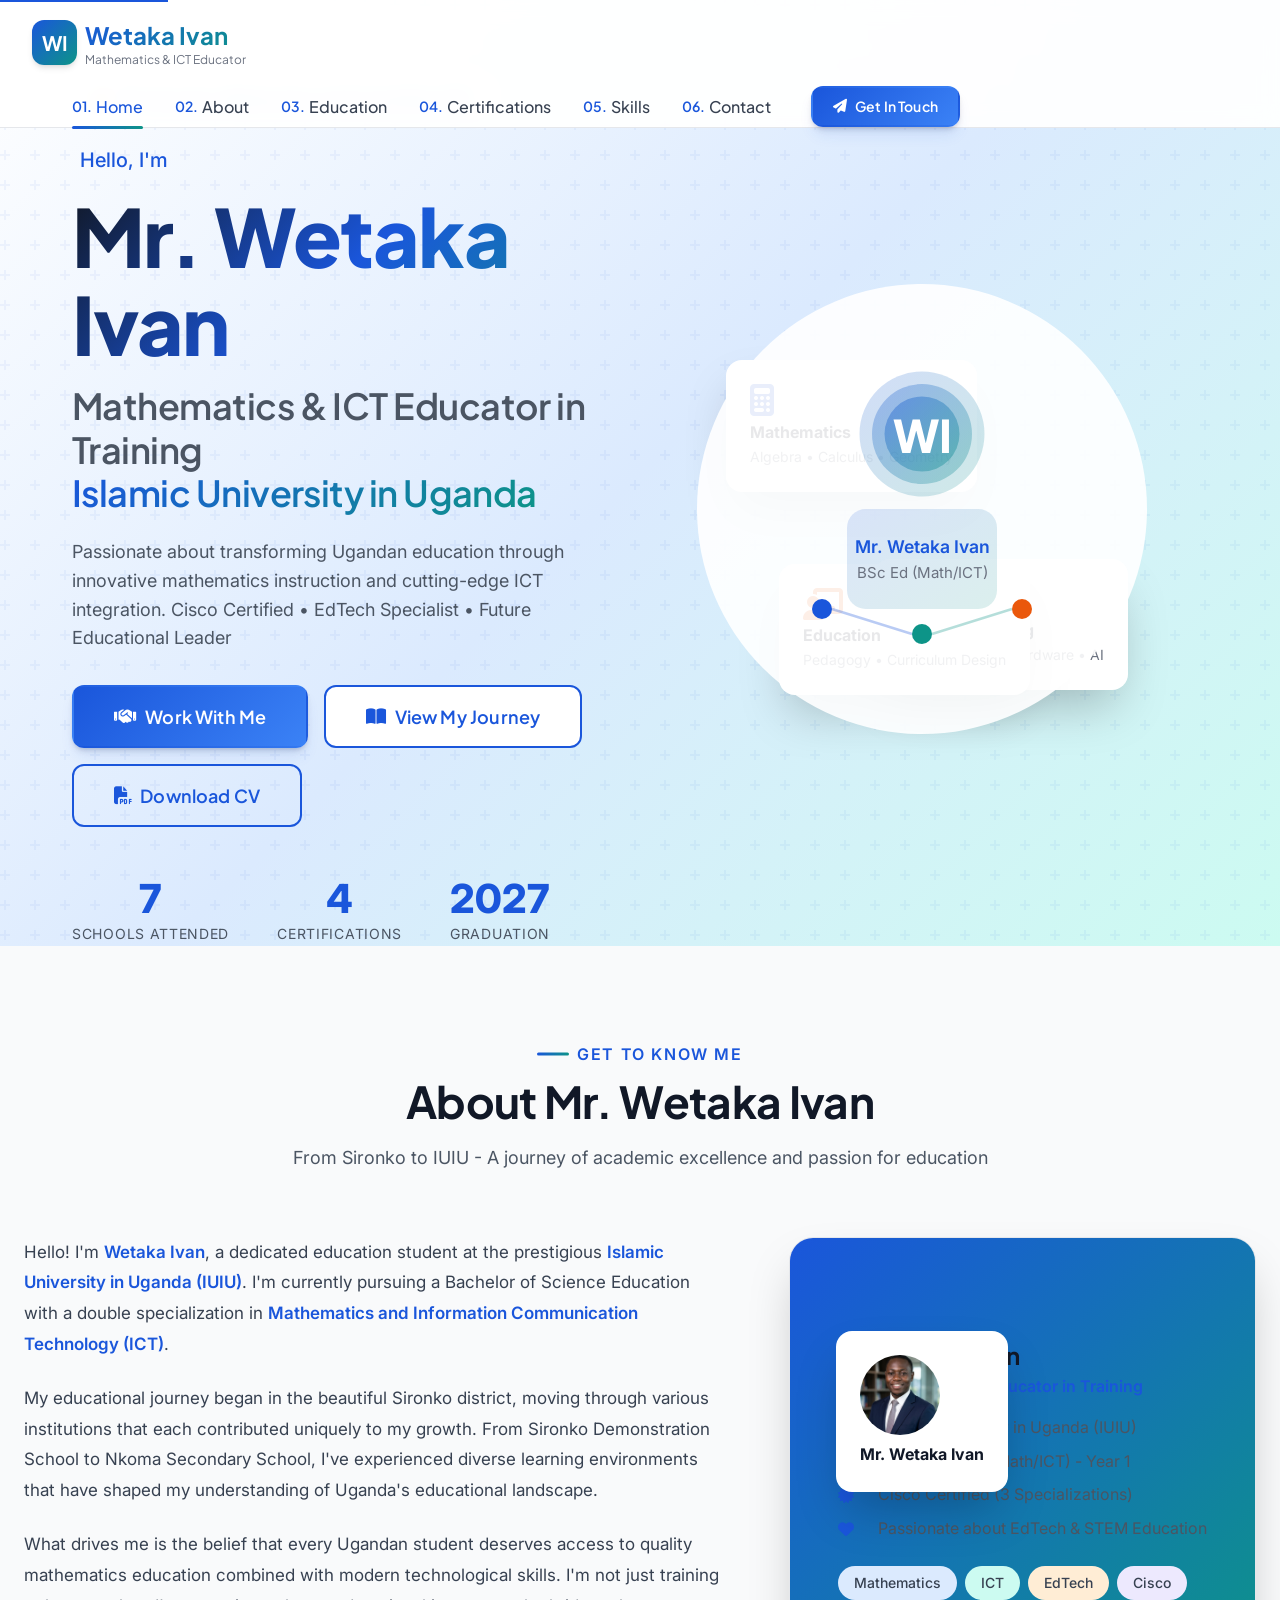
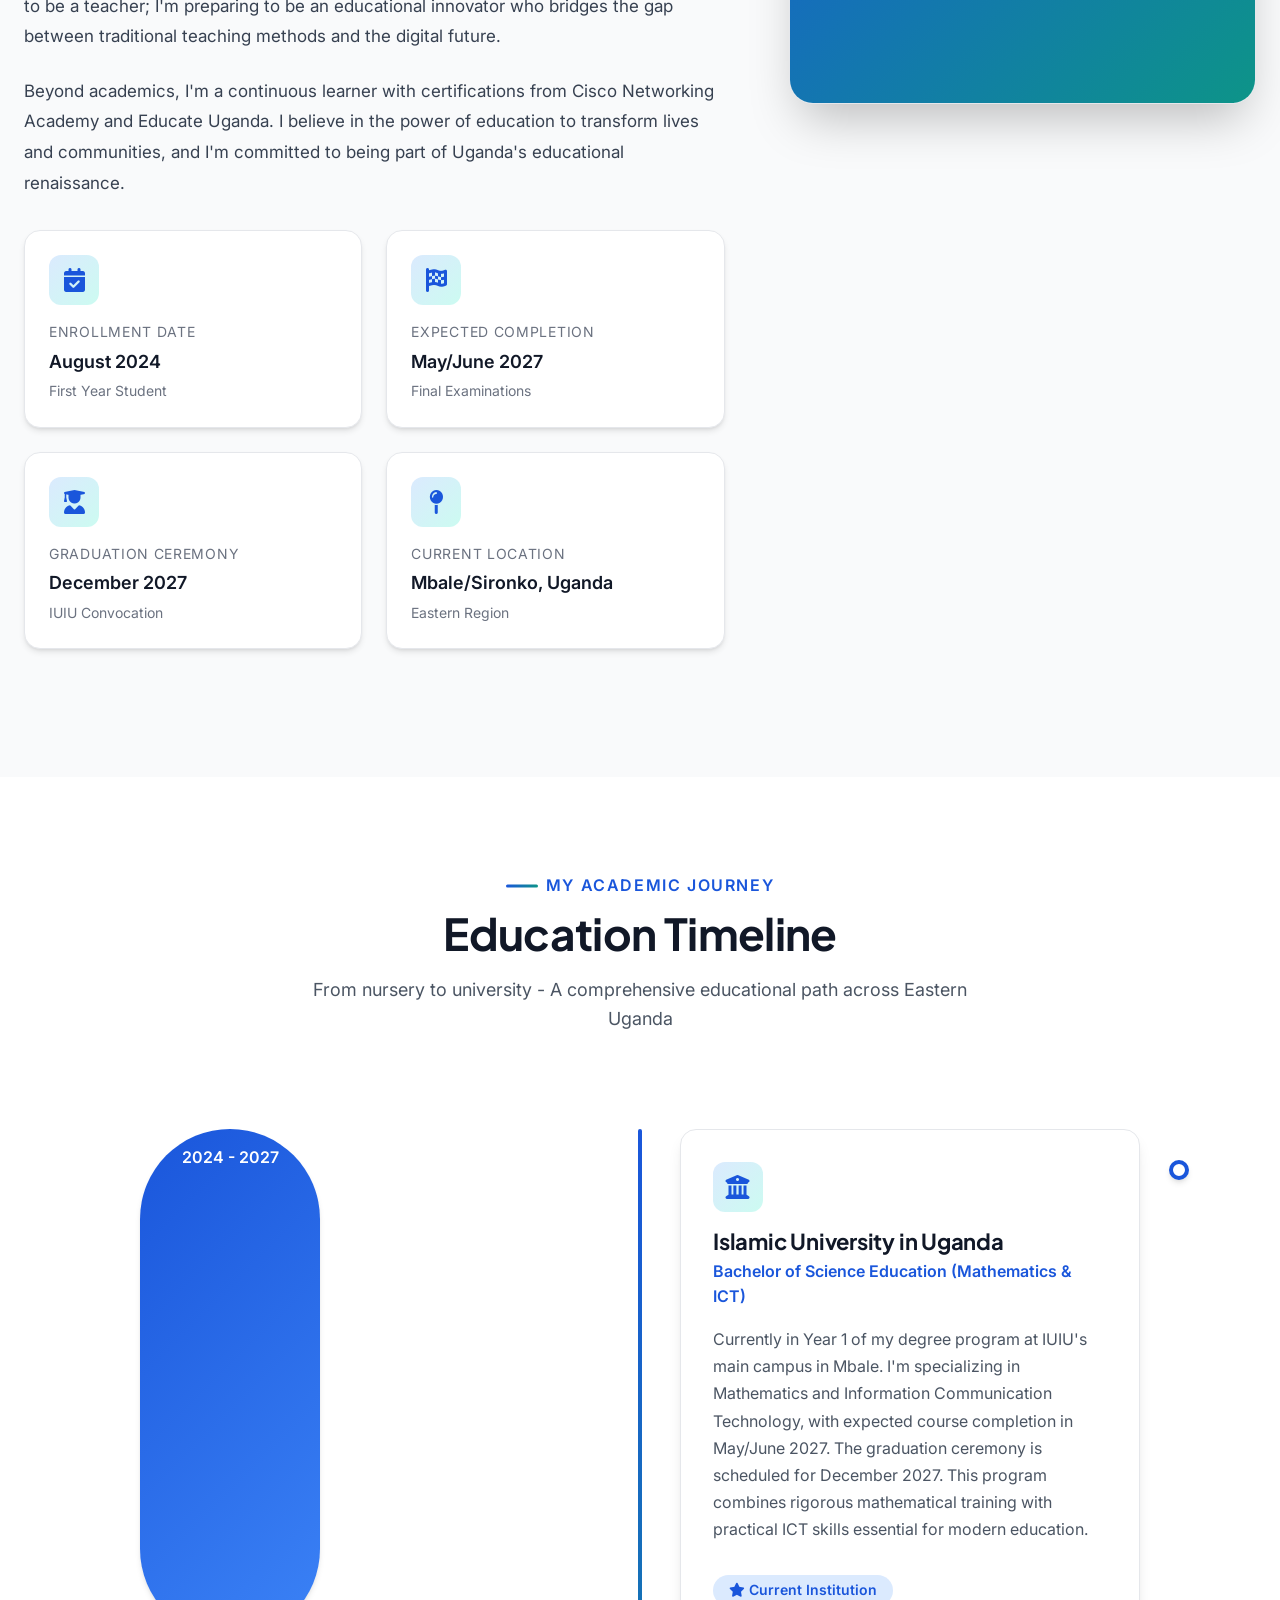
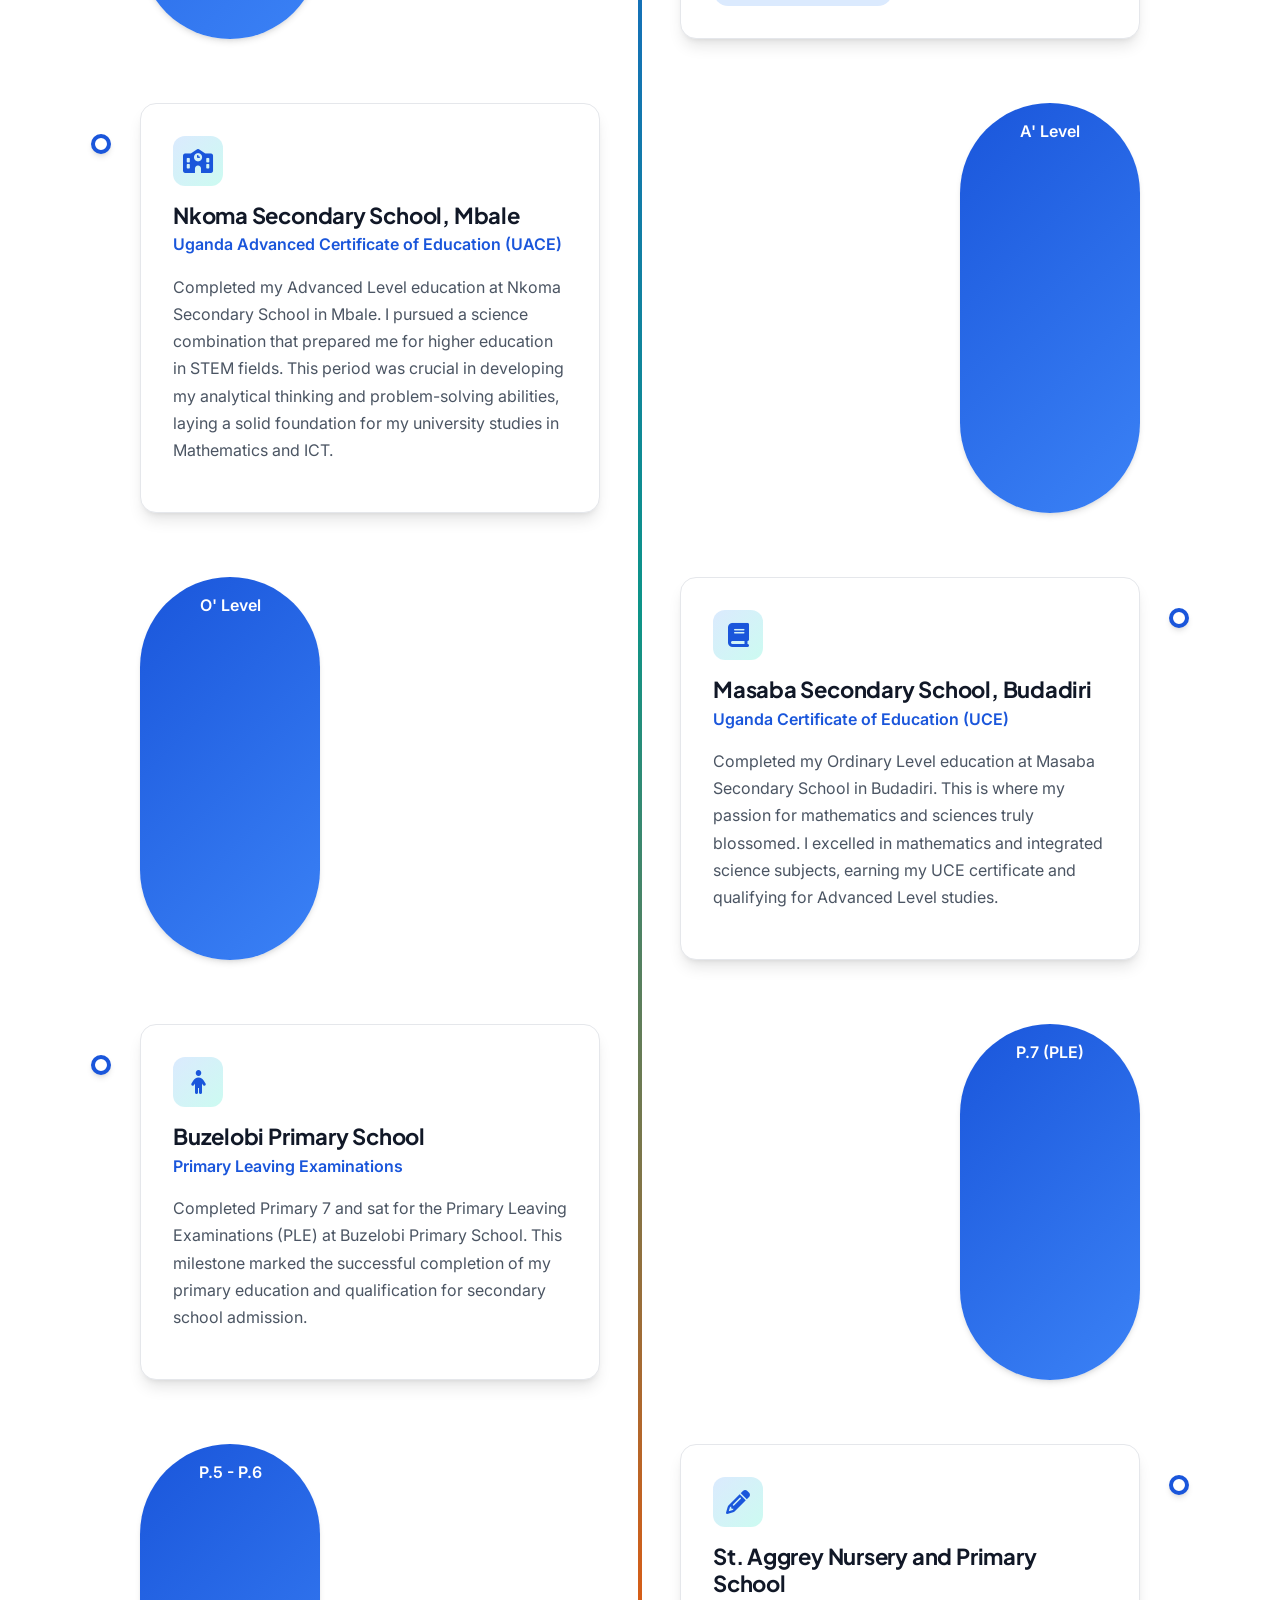
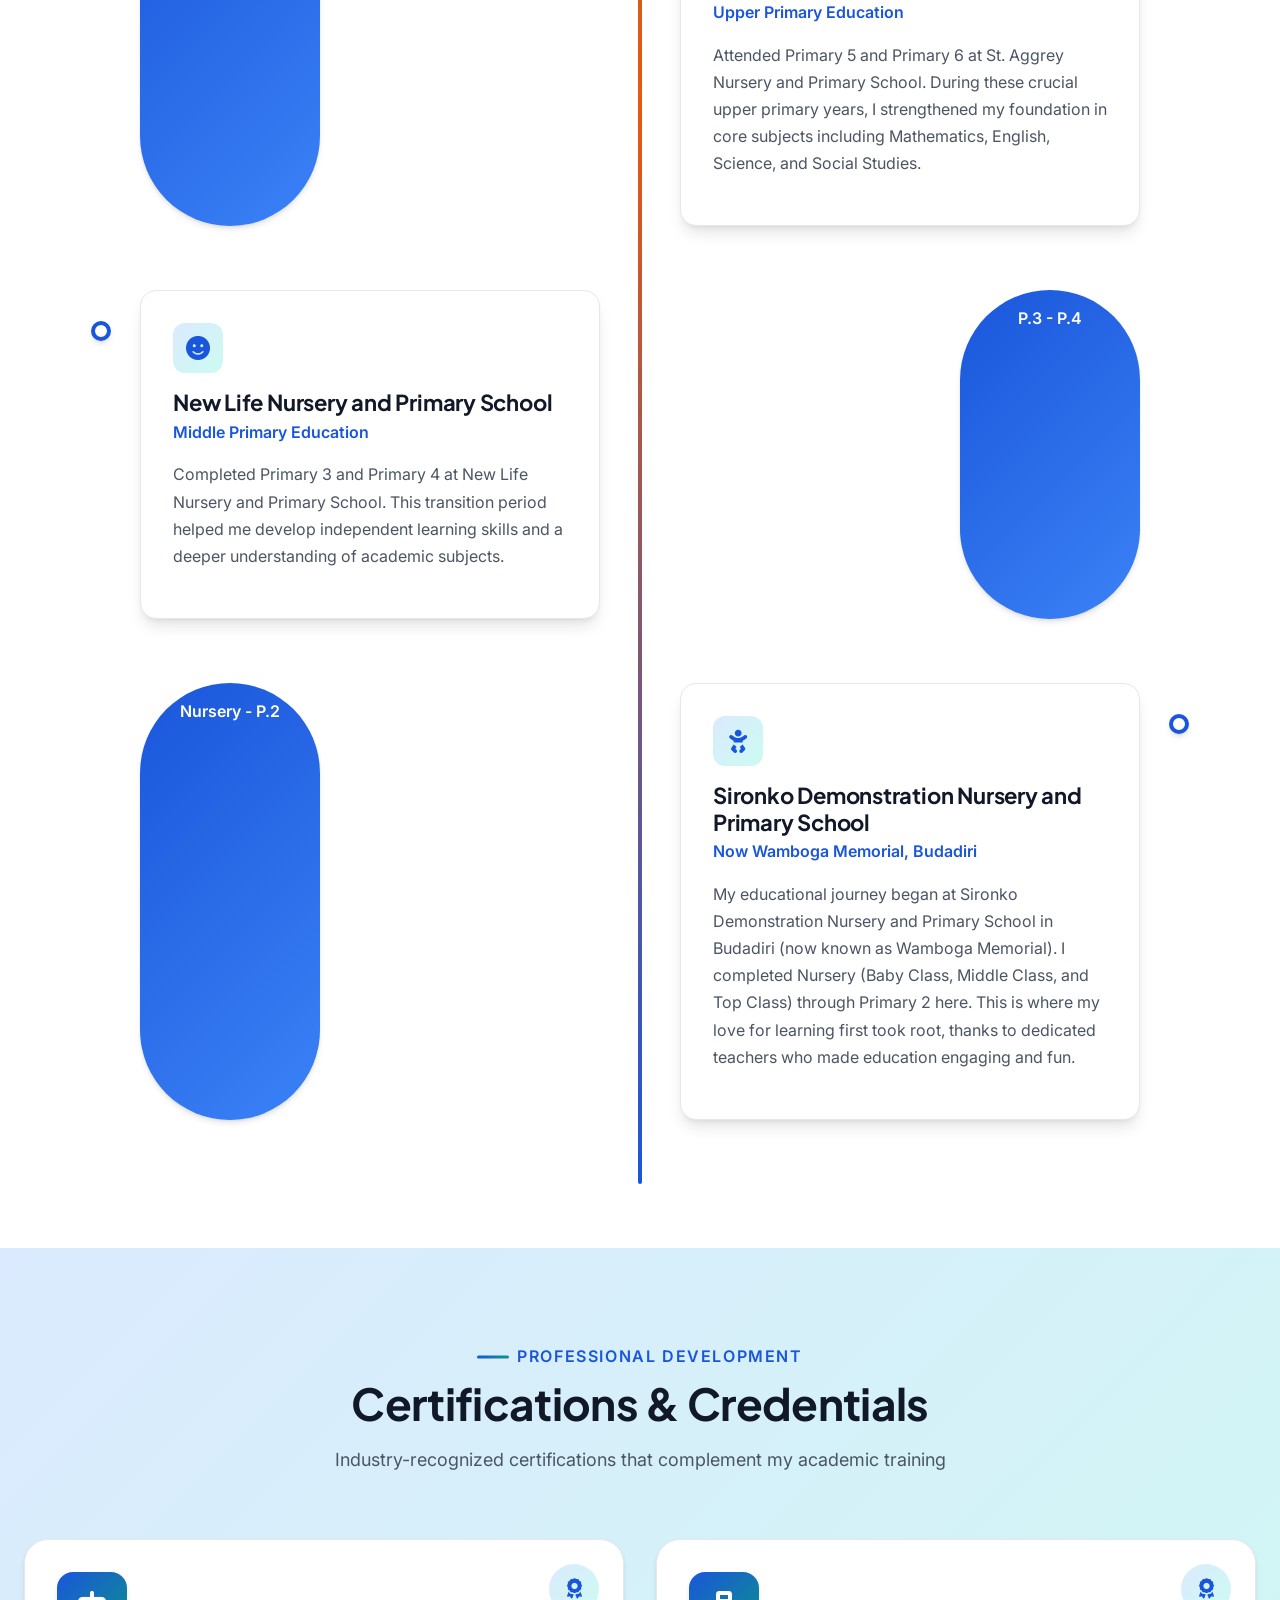
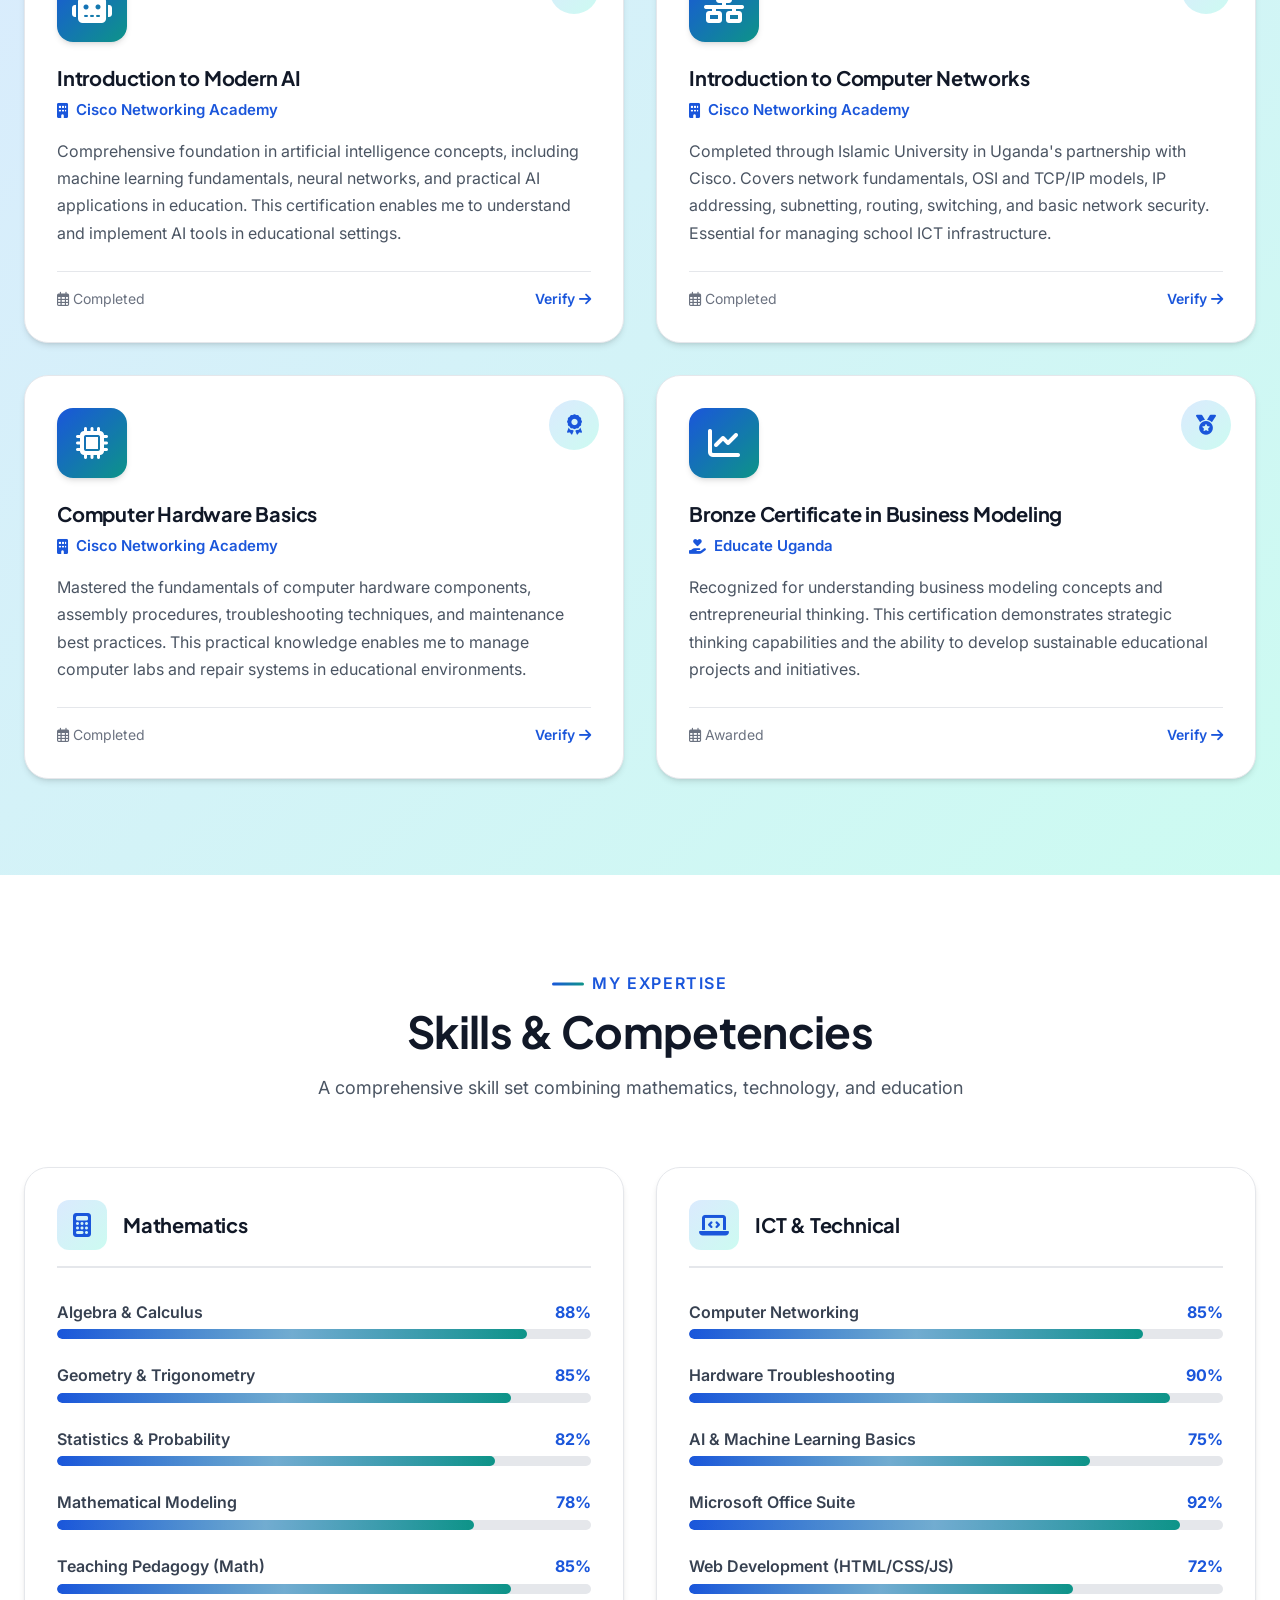
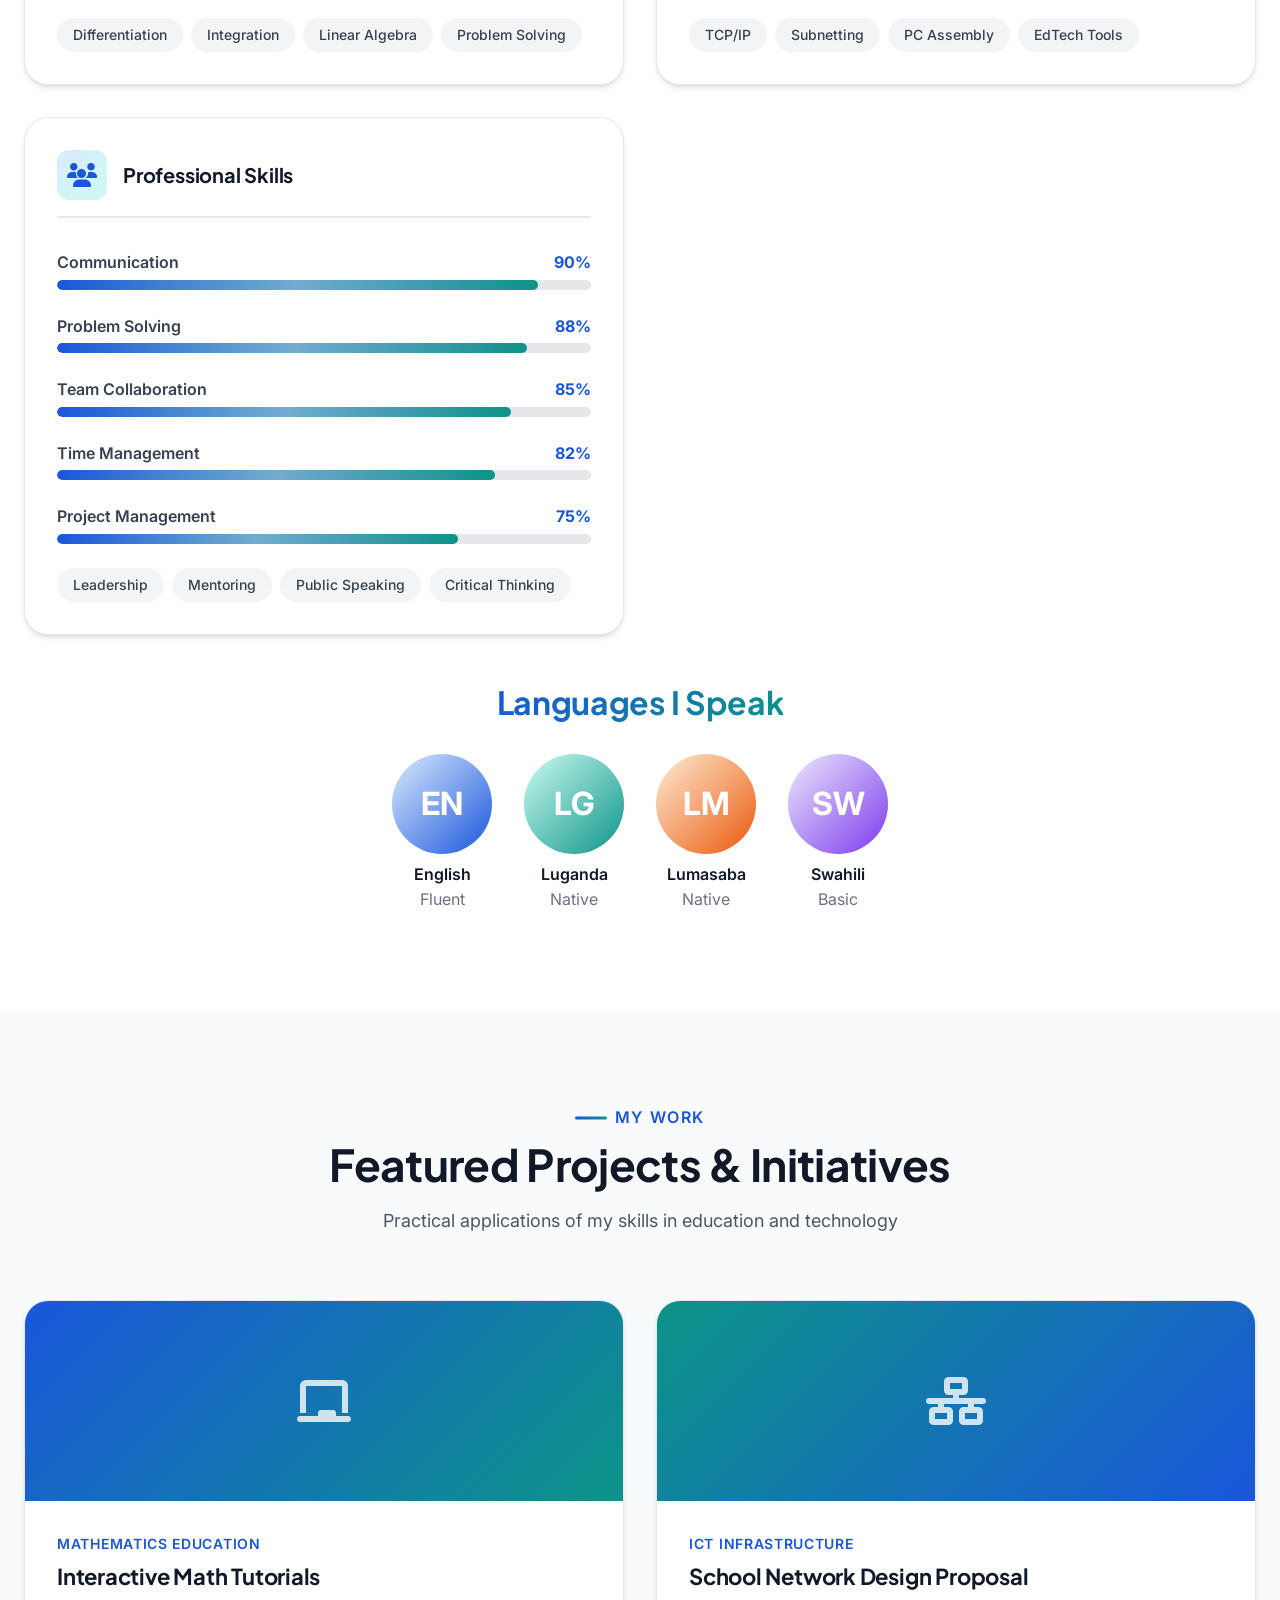
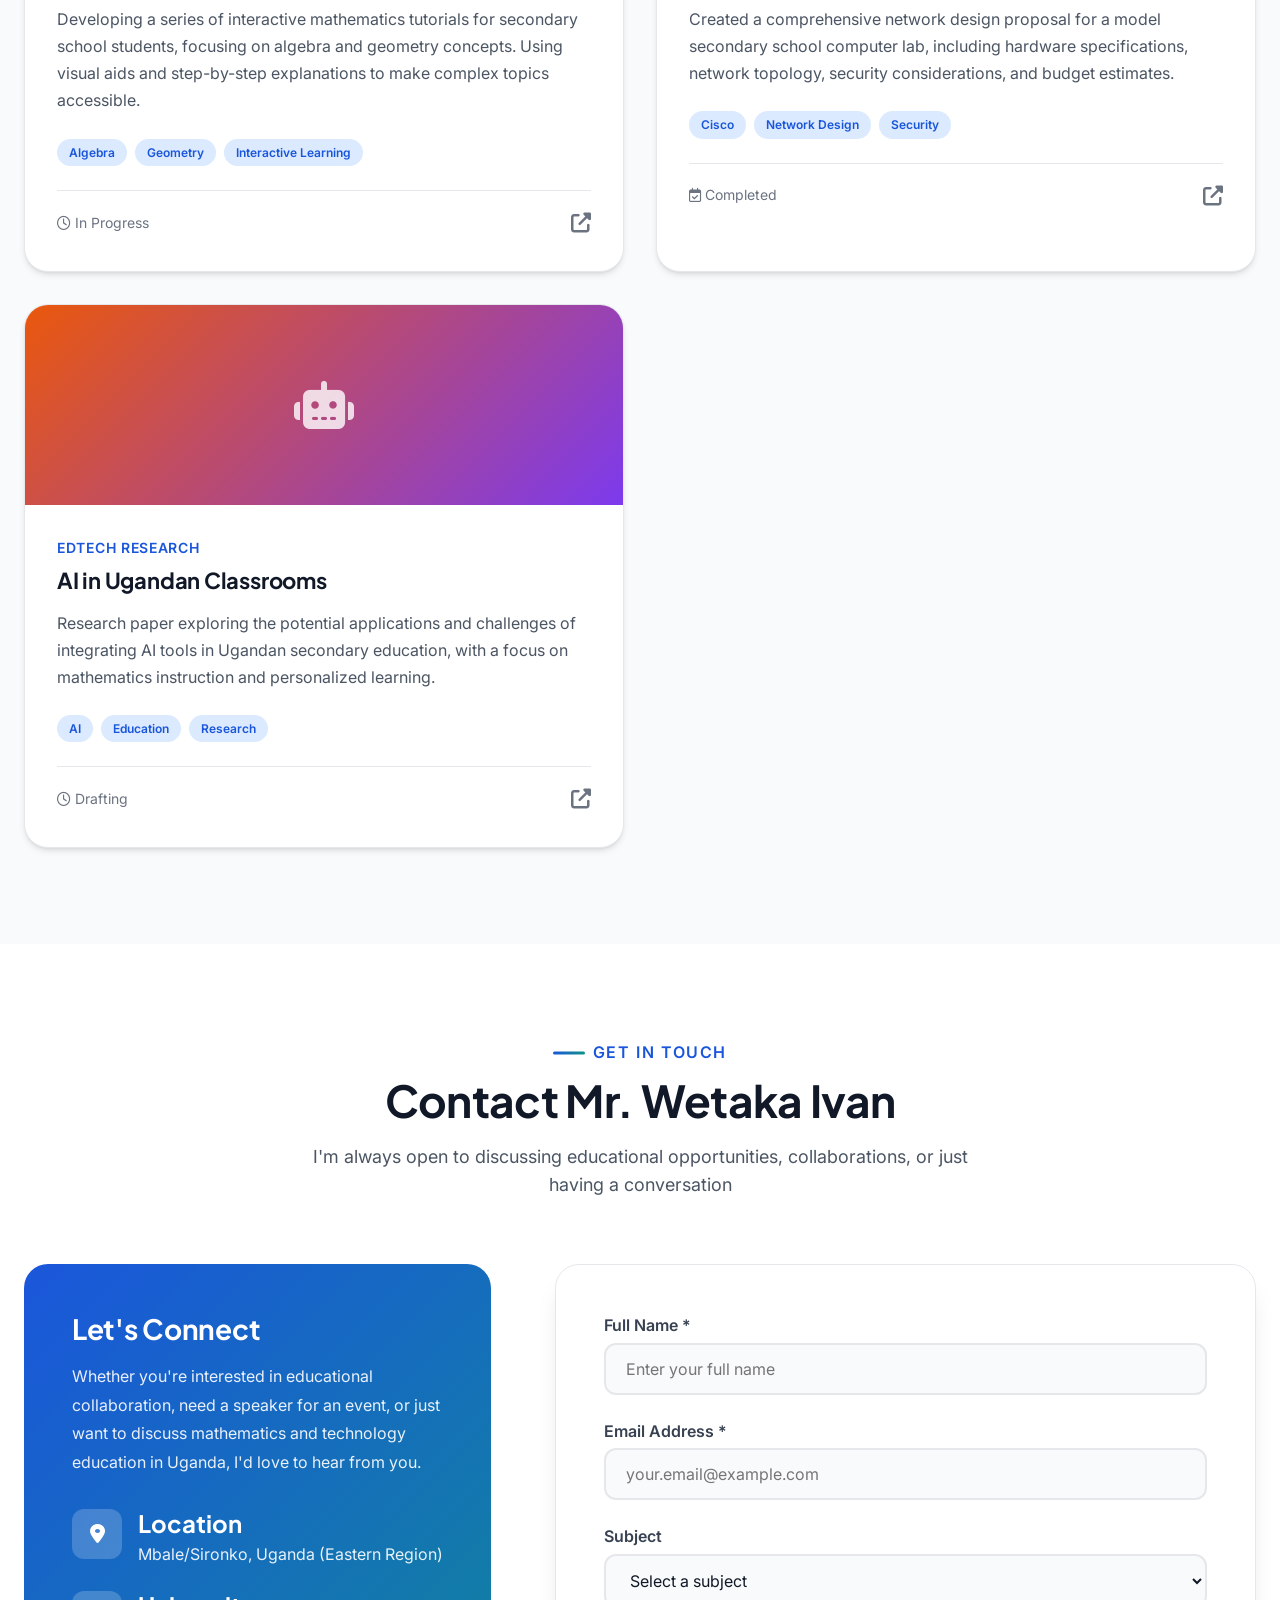
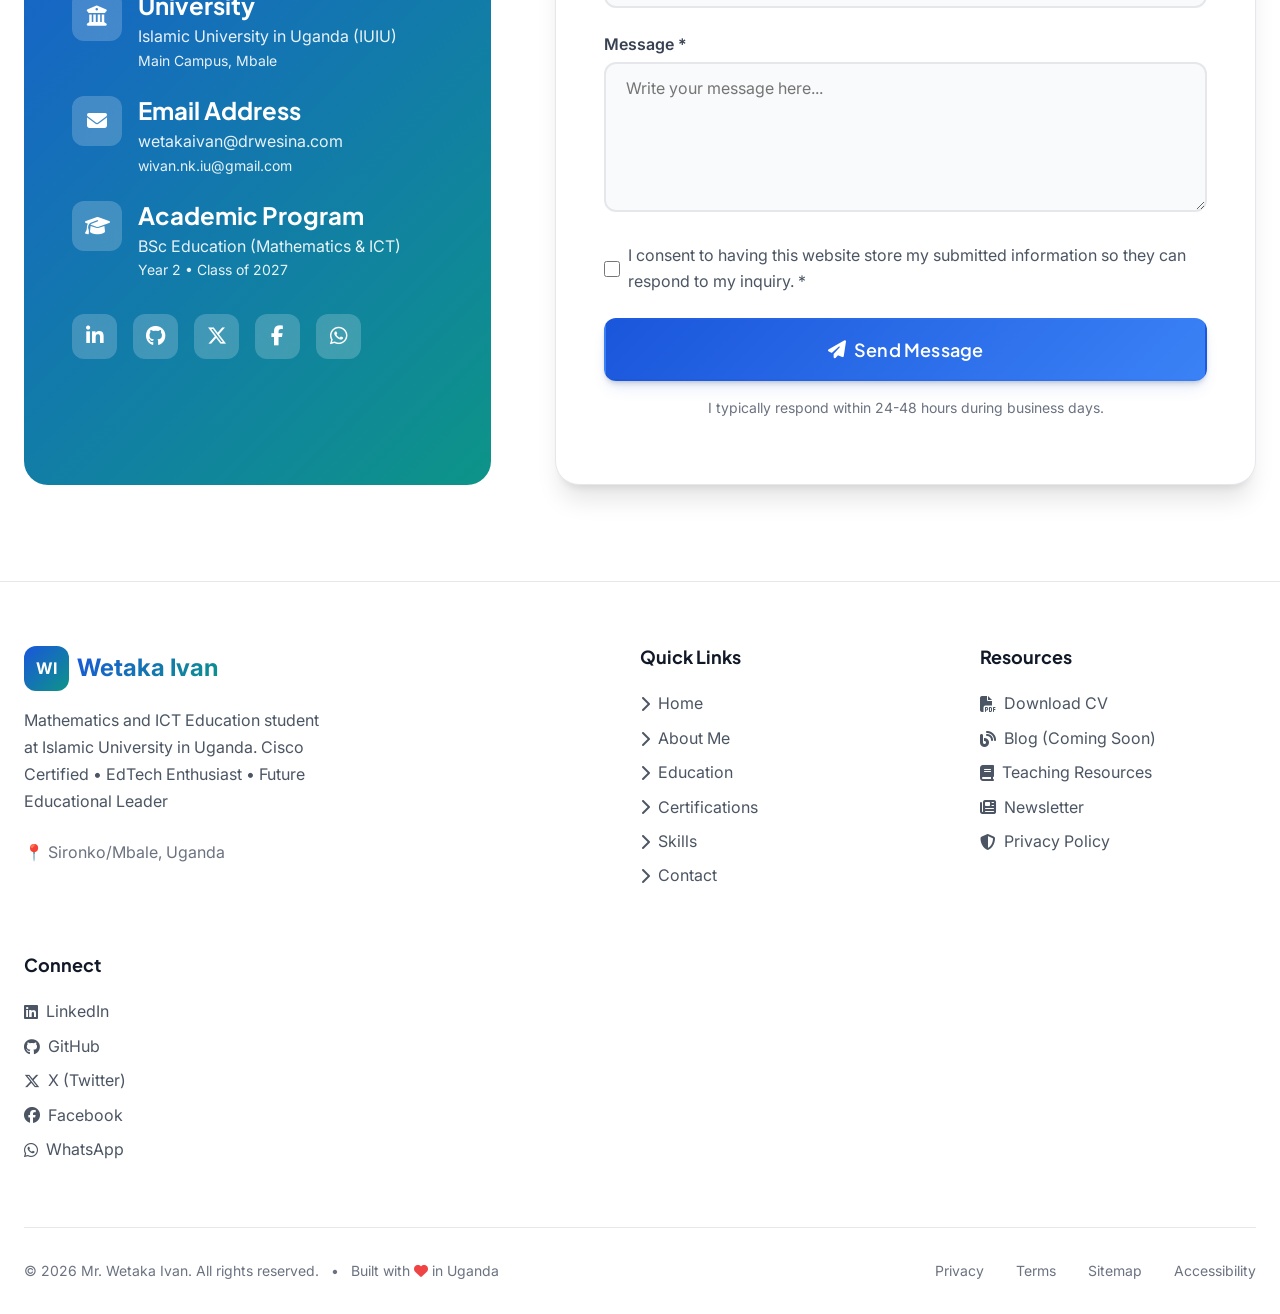
==== index.html @ e2d423f6 "Update index.html" ====
<!DOCTYPE html>
<html lang="en">
<head>
    <!-- ============================================ -->
    <!-- META TAGS FOR SEO OPTIMIZATION               -->
    <!-- ============================================ -->
    <meta charset="UTF-8">
    <meta name="viewport" content="width=device-width, initial-scale=1.0, shrink-to-fit=no">
    <meta http-equiv="X-UA-Compatible" content="IE=edge">
    
    <!-- Primary Meta Tags -->
    <title>Mr. Wetaka Ivan | Mathematics & ICT Educator | Uganda Education Specialist</title>
    <meta name="title" content="Mr. Wetaka Ivan | Mathematics & ICT Educator | Uganda Education Specialist">
    <meta name="description" content="Mr. Wetaka Ivan - BSc Education (Mathematics & ICT) student at Islamic University in Uganda. Cisco Certified, Educator, and EdTech Specialist. Learn about my journey from Sironko to IUIU.">
    <meta name="keywords" content="Wetaka Ivan, Mr. Wetaka Ivan, Mathematics Teacher Uganda, ICT Educator Uganda, Islamic University in Uganda, IUIU, Cisco Certified Uganda, Education Uganda, Mbale Educator, Budadiri, Sironko, Mathematics and ICT Teacher, Uganda Education Specialist, EdTech Uganda">
    <meta name="author" content="Mr. Wetaka Ivan">
    <meta name="robots" content="index, follow, max-image-preview:large, max-snippet:-1, max-video-preview:-1">
    <meta name="googlebot" content="index, follow">
    <meta name="bingbot" content="index, follow">
    <meta name="language" content="English">
    <meta name="revisit-after" content="7 days">
    <meta name="rating" content="General">
    
    <!-- Geographic Meta Tags -->
    <meta name="geo.region" content="UG-E">
    <meta name="geo.placename" content="Sironko, Uganda">
    <meta name="geo.position" content="1.0645;34.1794">
    <meta name="ICBM" content="1.0645, 34.1794">
    
    <!-- Open Graph / Facebook Meta Tags -->
    <meta property="og:type" content="website">
    <meta property="og:url" content="https://wetaka-ivan.vercel.app/">
    <meta property="og:title" content="Mr. Wetaka Ivan | Mathematics & ICT Educator">
    <meta property="og:description" content="BSc Education (Mathematics & ICT) student at Islamic University in Uganda. Cisco Certified. Building the future of Ugandan education through technology and mathematics.">
    <meta property="og:image" content="https://wetaka-ivan.vercel.app/og-image.jpg">
    <meta property="og:image:width" content="1200">
    <meta property="og:image:height" content="630">
    <meta property="og:image:alt" content="Mr. Wetaka Ivan - Mathematics and ICT Educator">
    <meta property="og:site_name" content="Mr. Wetaka Ivan">
    <meta property="og:locale" content="en_UG">
    
    <!-- Twitter Meta Tags -->
    <meta name="twitter:card" content="summary_large_image">
    <meta name="twitter:url" content="https://wetaka-ivan.vercel.app/">
    <meta name="twitter:title" content="Mr. Wetaka Ivan | Mathematics & ICT Educator">
    <meta name="twitter:description" content="BSc Education (Mathematics & ICT) student at Islamic University in Uganda. Cisco Certified Educator and EdTech Specialist.">
    <meta name="twitter:image" content="https://wetaka-ivan.vercel.app/og-image.jpg">
    <meta name="twitter:creator" content="@wetakaivan">
    <meta name="twitter:site" content="@wetakaivan">
    
    <!-- Schema.org structured data for Google -->
    <script type="application/ld+json">
    {
        "@context": "https://schema.org",
        "@type": "Person",
        "name": "Mr. Wetaka Ivan",
        "givenName": "Ivan",
        "familyName": "Wetaka",
        "honorificPrefix": "Mr.",
        "jobTitle": "Mathematics and ICT Educator",
        "description": "Bachelor of Science Education student specializing in Mathematics and ICT at Islamic University in Uganda. Cisco certified with expertise in computer networking, hardware, and AI fundamentals.",
        "url": "https://wetaka-ivan.vercel.app/",
        "image": "https://wetaka-ivan.vercel.app/profile-image.jpg",
        "sameAs": [
            "https://www.linkedin.com/in/wetaka-ivan",
            "https://github.com/wetaka-ivan",
            "https://twitter.com/wetakaivan"
        ],
        "alumniOf": [
            {
                "@type": "EducationalOrganization",
                "name": "Islamic University in Uganda",
                "description": "Pursuing BSc Education (Mathematics & ICT) - Expected Graduation December 2027"
            },
            {
                "@type": "EducationalOrganization",
                "name": "Nkoma Secondary School Mbale",
                "description": "Uganda Advanced Certificate of Education (UACE)"
            },
            {
                "@type": "EducationalOrganization",
                "name": "Masaba Secondary School Budadiri",
                "description": "Uganda Certificate of Education (UCE)"
            }
        ],
        "hasCredential": [
            {
                "@type": "EducationalOccupationalCredential",
                "name": "Introduction to Modern AI",
                "recognizedBy": {
                    "@type": "Organization",
                    "name": "Cisco Networking Academy"
                }
            },
            {
                "@type": "EducationalOccupationalCredential",
                "name": "Introduction to Computer Networks",
                "recognizedBy": {
                    "@type": "Organization",
                    "name": "Cisco Networking Academy"
                }
            },
            {
                "@type": "EducationalOccupationalCredential",
                "name": "Computer Hardware Basics",
                "recognizedBy": {
                    "@type": "Organization",
                    "name": "Cisco Networking Academy"
                }
            },
            {
                "@type": "EducationalOccupationalCredential",
                "name": "Bronze Certificate in Business Modeling",
                "recognizedBy": {
                    "@type": "Organization",
                    "name": "Educate Uganda"
                }
            }
        ],
        "knowsAbout": [
            "Mathematics Education",
            "ICT Education",
            "Computer Networking",
            "Artificial Intelligence",
            "Computer Hardware",
            "Educational Technology",
            "Curriculum Development",
            "Business Modeling"
        ],
        "nationality": {
            "@type": "Country",
            "name": "Uganda"
        },
        "address": {
            "@type": "PostalAddress",
            "addressLocality": "Mbale",
            "addressCountry": "Uganda"
        },
        "worksFor": {
            "@type": "EducationalOrganization",
            "name": "Islamic University in Uganda",
            "description": "Student Teacher - Mathematics and ICT Education"
        }
    }
    </script>
    
    <!-- BreadcrumbList Schema -->
    <script type="application/ld+json">
    {
        "@context": "https://schema.org",
        "@type": "BreadcrumbList",
        "itemListElement": [
            {
                "@type": "ListItem",
                "position": 1,
                "name": "Home",
                "item": "https://wetaka-ivan.vercel.app/"
            },
            {
                "@type": "ListItem",
                "position": 2,
                "name": "About Mr. Wetaka Ivan",
                "item": "https://wetaka-ivan.vercel.app/#about"
            },
            {
                "@type": "ListItem",
                "position": 3,
                "name": "Education Journey",
                "item": "https://wetaka-ivan.vercel.app/#education"
            },
            {
                "@type": "ListItem",
                "position": 4,
                "name": "Certifications",
                "item": "https://wetaka-ivan.vercel.app/#certifications"
            }
        ]
    }
    </script>
    
    <!-- WebSite Schema -->
    <script type="application/ld+json">
    {
        "@context": "https://schema.org",
        "@type": "WebSite",
        "name": "Mr. Wetaka Ivan - Mathematics & ICT Educator",
        "url": "https://wetaka-ivan.vercel.app/",
        "description": "Official website of Mr. Wetaka Ivan, Mathematics and ICT Education student at Islamic University in Uganda. Cisco certified educator preparing to transform Ugandan education.",
        "publisher": {
            "@type": "Person",
            "name": "Mr. Wetaka Ivan"
        }
    }
    </script>

    <!-- Canonical URL -->
    <link rel="canonical" href="https://wetaka-ivan.vercel.app/">
    
    <!-- Favicon and App Icons -->
    <link rel="icon" type="image/png" sizes="16x16" href="data:image/svg+xml,%3Csvg xmlns='http://www.w3.org/2000/svg' viewBox='0 0 100 100'%3E%3Crect width='100' height='100' rx='20' fill='%231a56db'/%3E%3Ctext x='50' y='68' font-size='50' text-anchor='middle' fill='white' font-family='Arial' font-weight='bold'%3EWI%3C/text%3E%3C/svg%3E">
    <link rel="icon" type="image/png" sizes="32x32" href="data:image/svg+xml,%3Csvg xmlns='http://www.w3.org/2000/svg' viewBox='0 0 100 100'%3E%3Crect width='100' height='100' rx='20' fill='%231a56db'/%3E%3Ctext x='50' y='68' font-size='50' text-anchor='middle' fill='white' font-family='Arial' font-weight='bold'%3EWI%3C/text%3E%3C/svg%3E">
    <link rel="apple-touch-icon" sizes="180x180" href="data:image/svg+xml,%3Csvg xmlns='http://www.w3.org/2000/svg' viewBox='0 0 100 100'%3E%3Crect width='100' height='100' rx='20' fill='%231a56db'/%3E%3Ctext x='50' y='68' font-size='50' text-anchor='middle' fill='white' font-family='Arial' font-weight='bold'%3EWI%3C/text%3E%3C/svg%3E">
    <meta name="msapplication-TileColor" content="#1a56db">
    <meta name="theme-color" content="#1a56db">
    <meta name="apple-mobile-web-app-capable" content="yes">
    <meta name="apple-mobile-web-app-status-bar-style" content="black-translucent">
    
    <!-- Preconnect to External Resources -->
    <link rel="preconnect" href="https://fonts.googleapis.com">
    <link rel="preconnect" href="https://fonts.gstatic.com" crossorigin>
    <link rel="preconnect" href="https://cdnjs.cloudflare.com">
    
    <!-- Google Fonts - Multiple font families for rich typography -->
    <link href="https://fonts.googleapis.com/css2?family=Inter:wght@100;200;300;400;500;600;700;800;900&family=Plus+Jakarta+Sans:wght@200;300;400;500;600;700;800&family=DM+Serif+Display:ital@0;1&family=JetBrains+Mono:wght@100;200;300;400;500;600;700;800&family=Quicksand:wght@300;400;500;600;700&family=Raleway:ital,wght@0,100;0,200;0,300;0,400;0,500;0,600;0,700;0,800;0,900;1,100;1,200;1,300;1,400;1,500;1,600;1,700;1,800;1,900&display=swap" rel="stylesheet">
    
    <!-- Font Awesome Icons -->
    <link rel="stylesheet" href="https://cdnjs.cloudflare.com/ajax/libs/font-awesome/6.5.1/css/all.min.css">
    
    <!-- AOS Animation Library -->
    <link href="https://unpkg.com/aos@2.3.1/dist/aos.css" rel="stylesheet">
    
    <!-- Swiper Carousel -->
    <link rel="stylesheet" href="https://cdn.jsdelivr.net/npm/swiper@11/swiper-bundle.min.css">

    <style>
        /* ============================================ */
        /* CSS RESET & GLOBAL VARIABLES                 */
        /* ============================================ */
        *,
        *::before,
        *::after {
            margin: 0;
            padding: 0;
            box-sizing: border-box;
        }

        :root {
            /* Light Theme Color Palette - Bright and Professional */
            --primary-blue: #1a56db;
            --primary-blue-light: #3b82f6;
            --primary-blue-dark: #1e40af;
            --primary-blue-soft: #dbeafe;
            
            --accent-teal: #0d9488;
            --accent-teal-light: #14b8a6;
            --accent-teal-soft: #ccfbf1;
            
            --accent-orange: #ea580c;
            --accent-orange-light: #f97316;
            --accent-orange-soft: #ffedd5;
            
            --accent-purple: #7c3aed;
            --accent-purple-light: #8b5cf6;
            --accent-purple-soft: #ede9fe;
            
            /* Neutral Colors */
            --white: #ffffff;
            --gray-50: #f9fafb;
            --gray-100: #f3f4f6;
            --gray-200: #e5e7eb;
            --gray-300: #d1d5db;
            --gray-400: #9ca3af;
            --gray-500: #6b7280;
            --gray-600: #4b5563;
            --gray-700: #374151;
            --gray-800: #1f2937;
            --gray-900: #111827;
            
            /* Text Colors */
            --text-primary: var(--gray-900);
            --text-secondary: var(--gray-700);
            --text-tertiary: var(--gray-500);
            --text-inverse: var(--white);
            
            /* Background Colors */
            --bg-primary: var(--white);
            --bg-secondary: var(--gray-50);
            --bg-tertiary: var(--gray-100);
            --bg-accent: var(--primary-blue-soft);
            
            /* Border Colors */
            --border-light: var(--gray-200);
            --border-medium: var(--gray-300);
            --border-accent: var(--primary-blue-light);
            
            /* Shadows */
            --shadow-xs: 0 1px 2px 0 rgb(0 0 0 / 0.05);
            --shadow-sm: 0 1px 3px 0 rgb(0 0 0 / 0.1), 0 1px 2px -1px rgb(0 0 0 / 0.1);
            --shadow-md: 0 4px 6px -1px rgb(0 0 0 / 0.1), 0 2px 4px -2px rgb(0 0 0 / 0.1);
            --shadow-lg: 0 10px 15px -3px rgb(0 0 0 / 0.1), 0 4px 6px -4px rgb(0 0 0 / 0.1);
            --shadow-xl: 0 20px 25px -5px rgb(0 0 0 / 0.1), 0 8px 10px -6px rgb(0 0 0 / 0.1);
            --shadow-2xl: 0 25px 50px -12px rgb(0 0 0 / 0.25);
            --shadow-colored: 0 10px 15px -3px rgba(26, 86, 219, 0.1), 0 4px 6px -4px rgba(26, 86, 219, 0.1);
            
            /* Transitions */
            --transition-fast: 150ms cubic-bezier(0.4, 0, 0.2, 1);
            --transition-base: 250ms cubic-bezier(0.4, 0, 0.2, 1);
            --transition-slow: 350ms cubic-bezier(0.4, 0, 0.2, 1);
            --transition-bounce: 300ms cubic-bezier(0.68, -0.55, 0.265, 1.55);
            
            /* Spacing */
            --spacing-xs: 0.25rem;
            --spacing-sm: 0.5rem;
            --spacing-md: 1rem;
            --spacing-lg: 1.5rem;
            --spacing-xl: 2rem;
            --spacing-2xl: 3rem;
            --spacing-3xl: 4rem;
            --spacing-4xl: 6rem;
            
            /* Border Radius */
            --radius-sm: 0.375rem;
            --radius-md: 0.5rem;
            --radius-lg: 0.75rem;
            --radius-xl: 1rem;
            --radius-2xl: 1.5rem;
            --radius-3xl: 2rem;
            --radius-full: 9999px;
            
            /* Container Widths */
            --container-sm: 640px;
            --container-md: 768px;
            --container-lg: 1024px;
            --container-xl: 1280px;
            --container-2xl: 1536px;
        }

        html {
            scroll-behavior: smooth;
            scroll-padding-top: 5rem;
            font-size: 16px;
            -webkit-text-size-adjust: 100%;
            text-size-adjust: 100%;
        }

        body {
            font-family: 'Inter', -apple-system, BlinkMacSystemFont, 'Segoe UI', Roboto, Oxygen, Ubuntu, Cantarell, sans-serif;
            background-color: var(--bg-primary);
            color: var(--text-primary);
            line-height: 1.6;
            overflow-x: hidden;
            min-height: 100vh;
            position: relative;
        }

        /* ============================================ */
        /* CUSTOM SCROLLBAR                             */
        /* ============================================ */
        ::-webkit-scrollbar {
            width: 12px;
            height: 12px;
        }

        ::-webkit-scrollbar-track {
            background: var(--gray-100);
            border-radius: var(--radius-full);
        }

        ::-webkit-scrollbar-thumb {
            background: linear-gradient(135deg, var(--primary-blue), var(--primary-blue-light));
            border-radius: var(--radius-full);
            border: 3px solid var(--gray-100);
        }

        ::-webkit-scrollbar-thumb:hover {
            background: linear-gradient(135deg, var(--primary-blue-dark), var(--primary-blue));
        }

        /* ============================================ */
        /* TYPOGRAPHY SCALE                             */
        /* ============================================ */
        h1, h2, h3, h4, h5, h6 {
            font-family: 'Plus Jakarta Sans', sans-serif;
            font-weight: 700;
            line-height: 1.2;
            color: var(--gray-900);
        }

        h1 {
            font-size: clamp(2.5rem, 6vw, 4.5rem);
            letter-spacing: -0.02em;
        }

        h2 {
            font-size: clamp(2rem, 4vw, 3rem);
            letter-spacing: -0.015em;
        }

        h3 {
            font-size: clamp(1.5rem, 3vw, 2rem);
            letter-spacing: -0.01em;
        }

        h4 {
            font-size: clamp(1.25rem, 2vw, 1.5rem);
        }

        h5 {
            font-size: clamp(1.125rem, 1.5vw, 1.25rem);
        }

        h6 {
            font-size: 1rem;
            text-transform: uppercase;
            letter-spacing: 0.05em;
        }

        p {
            color: var(--text-secondary);
            margin-bottom: var(--spacing-md);
        }

        .lead {
            font-size: 1.25rem;
            font-weight: 300;
            color: var(--gray-700);
        }

        .text-gradient {
            background: linear-gradient(135deg, var(--primary-blue) 0%, var(--accent-teal) 100%);
            -webkit-background-clip: text;
            -webkit-text-fill-color: transparent;
            background-clip: text;
        }

        .text-gradient-orange {
            background: linear-gradient(135deg, var(--accent-orange) 0%, var(--primary-blue) 100%);
            -webkit-background-clip: text;
            -webkit-text-fill-color: transparent;
            background-clip: text;
        }

        .text-gradient-purple {
            background: linear-gradient(135deg, var(--accent-purple) 0%, var(--primary-blue) 100%);
            -webkit-background-clip: text;
            -webkit-text-fill-color: transparent;
            background-clip: text;
        }

        /* ============================================ */
        /* UTILITY CLASSES                              */
        /* ============================================ */
        .container {
            width: 100%;
            max-width: var(--container-xl);
            margin-left: auto;
            margin-right: auto;
            padding-left: var(--spacing-lg);
            padding-right: var(--spacing-lg);
        }

        .container-fluid {
            width: 100%;
            max-width: var(--container-2xl);
            margin-left: auto;
            margin-right: auto;
            padding-left: var(--spacing-xl);
            padding-right: var(--spacing-xl);
        }

        .section {
            padding: var(--spacing-4xl) 0;
            position: relative;
        }

        .section-sm {
            padding: var(--spacing-3xl) 0;
        }

        .section-lg {
            padding: calc(var(--spacing-4xl) * 1.5) 0;
        }

        .bg-white { background-color: var(--white); }
        .bg-gray-50 { background-color: var(--gray-50); }
        .bg-gray-100 { background-color: var(--gray-100); }
        .bg-primary-soft { background-color: var(--primary-blue-soft); }
        .bg-teal-soft { background-color: var(--accent-teal-soft); }
        .bg-orange-soft { background-color: var(--accent-orange-soft); }
        .bg-purple-soft { background-color: var(--accent-purple-soft); }
        .bg-gradient-blue { background: linear-gradient(135deg, var(--primary-blue-soft) 0%, var(--accent-teal-soft) 100%); }
        .bg-gradient-warm { background: linear-gradient(135deg, var(--accent-orange-soft) 0%, var(--primary-blue-soft) 100%); }

        .text-primary { color: var(--primary-blue); }
        .text-teal { color: var(--accent-teal); }
        .text-orange { color: var(--accent-orange); }
        .text-purple { color: var(--accent-purple); }
        .text-gray { color: var(--gray-600); }

        .text-center { text-align: center; }
        .text-left { text-align: left; }
        .text-right { text-align: right; }

        .font-light { font-weight: 300; }
        .font-normal { font-weight: 400; }
        .font-medium { font-weight: 500; }
        .font-semibold { font-weight: 600; }
        .font-bold { font-weight: 700; }
        .font-extrabold { font-weight: 800; }

        /* ============================================ */
        /* BUTTONS                                      */
        /* ============================================ */
        .btn {
            display: inline-flex;
            align-items: center;
            justify-content: center;
            gap: var(--spacing-sm);
            padding: 0.75rem 1.75rem;
            font-size: 1rem;
            font-weight: 600;
            line-height: 1.5;
            text-decoration: none;
            border-radius: var(--radius-lg);
            transition: all var(--transition-base);
            cursor: pointer;
            border: 2px solid transparent;
            position: relative;
            overflow: hidden;
            white-space: nowrap;
            font-family: 'Plus Jakarta Sans', sans-serif;
            letter-spacing: 0.01em;
        }

        .btn::before {
            content: '';
            position: absolute;
            top: 50%;
            left: 50%;
            width: 0;
            height: 0;
            border-radius: 50%;
            background: rgba(255, 255, 255, 0.3);
            transform: translate(-50%, -50%);
            transition: width 0.6s, height 0.6s;
        }

        .btn:hover::before {
            width: 300px;
            height: 300px;
        }

        .btn-primary {
            background: linear-gradient(135deg, var(--primary-blue) 0%, var(--primary-blue-light) 100%);
            color: var(--white);
            box-shadow: var(--shadow-md), var(--shadow-colored);
        }

        .btn-primary:hover {
            transform: translateY(-3px);
            box-shadow: var(--shadow-xl), var(--shadow-colored);
        }

        .btn-secondary {
            background: var(--white);
            color: var(--primary-blue);
            border-color: var(--primary-blue);
        }

        .btn-secondary:hover {
            background: var(--primary-blue);
            color: var(--white);
            transform: translateY(-3px);
            box-shadow: var(--shadow-lg);
        }

        .btn-outline {
            background: transparent;
            color: var(--primary-blue);
            border-color: var(--primary-blue);
        }

        .btn-outline:hover {
            background: var(--primary-blue);
            color: var(--white);
        }

        .btn-teal {
            background: linear-gradient(135deg, var(--accent-teal) 0%, var(--accent-teal-light) 100%);
            color: var(--white);
            box-shadow: var(--shadow-md);
        }

        .btn-teal:hover {
            transform: translateY(-3px);
            box-shadow: var(--shadow-xl);
        }

        .btn-lg {
            padding: 1rem 2.5rem;
            font-size: 1.125rem;
        }

        .btn-sm {
            padding: 0.5rem 1.25rem;
            font-size: 0.875rem;
        }

        .btn-block {
            width: 100%;
            display: flex;
        }

        .btn-icon {
            padding: 0.75rem;
            border-radius: var(--radius-full);
        }

        /* ============================================ */
        /* NAVIGATION                                   */
        /* ============================================ */
        .navbar {
            position: fixed;
            top: 0;
            left: 0;
            right: 0;
            width: 100%;
            z-index: 1000;
            transition: all var(--transition-base);
            background: rgba(255, 255, 255, 0.95);
            backdrop-filter: blur(10px);
            -webkit-backdrop-filter: blur(10px);
            border-bottom: 1px solid var(--border-light);
        }

        .navbar.scrolled {
            box-shadow: var(--shadow-lg);
            background: rgba(255, 255, 255, 0.98);
        }

        .navbar-container {
            display: flex;
            align-items: center;
            justify-content: space-between;
            padding: 1rem var(--spacing-xl);
            max-width: var(--container-2xl);
            margin: 0 auto;
        }

        .navbar-brand {
            display: flex;
            align-items: center;
            gap: var(--spacing-sm);
            text-decoration: none;
            font-family: 'Plus Jakarta Sans', sans-serif;
        }

        .brand-logo {
            width: 45px;
            height: 45px;
            background: linear-gradient(135deg, var(--primary-blue) 0%, var(--accent-teal) 100%);
            border-radius: var(--radius-lg);
            display: flex;
            align-items: center;
            justify-content: center;
            color: var(--white);
            font-weight: 700;
            font-size: 1.25rem;
            box-shadow: var(--shadow-md);
        }

        .brand-text {
            font-size: 1.5rem;
            font-weight: 700;
            background: linear-gradient(135deg, var(--primary-blue) 0%, var(--accent-teal) 100%);
            -webkit-background-clip: text;
            -webkit-text-fill-color: transparent;
            background-clip: text;
        }

        .brand-subtext {
            font-size: 0.75rem;
            color: var(--gray-500);
            margin-top: -0.25rem;
        }

        .navbar-menu {
            display: flex;
            align-items: center;
            gap: 2.5rem;
        }

        .navbar-nav {
            display: flex;
            list-style: none;
            gap: 2rem;
        }

        .nav-item {
            position: relative;
        }

        .nav-link {
            text-decoration: none;
            color: var(--gray-700);
            font-weight: 500;
            font-size: 1rem;
            transition: color var(--transition-fast);
            padding: 0.5rem 0;
            display: flex;
            align-items: center;
            gap: var(--spacing-xs);
            font-family: 'Plus Jakarta Sans', sans-serif;
        }

        .nav-link:hover {
            color: var(--primary-blue);
        }

        .nav-link.active {
            color: var(--primary-blue);
        }

        .nav-link.active::after {
            content: '';
            position: absolute;
            bottom: -2px;
            left: 0;
            width: 100%;
            height: 3px;
            background: linear-gradient(90deg, var(--primary-blue), var(--accent-teal));
            border-radius: var(--radius-full);
        }

        .nav-number {
            color: var(--primary-blue);
            font-size: 0.875rem;
            font-weight: 600;
        }

        .navbar-toggle {
            display: none;
            background: none;
            border: none;
            cursor: pointer;
            padding: var(--spacing-sm);
        }

        .navbar-toggle span {
            display: block;
            width: 25px;
            height: 2px;
            background: var(--gray-700);
            margin: 5px 0;
            transition: all var(--transition-base);
            border-radius: var(--radius-full);
        }

        /* ============================================ */
        /* HERO SECTION                                 */
        /* ============================================ */
        .hero {
            min-height: 100vh;
            display: flex;
            align-items: center;
            position: relative;
            overflow: hidden;
            padding-top: 5rem;
            background: linear-gradient(135deg, var(--white) 0%, var(--primary-blue-soft) 50%, var(--accent-teal-soft) 100%);
        }

        .hero-pattern {
            position: absolute;
            top: 0;
            left: 0;
            right: 0;
            bottom: 0;
            background-image: url("data:image/svg+xml,%3Csvg width='60' height='60' viewBox='0 0 60 60' xmlns='http://www.w3.org/2000/svg'%3E%3Cg fill='none' fill-rule='evenodd'%3E%3Cg fill='%231a56db' fill-opacity='0.05'%3E%3Cpath d='M36 34v-4h-2v4h-4v2h4v4h2v-4h4v-2h-4zm0-30V0h-2v4h-4v2h4v4h2V6h4V4h-4zM6 34v-4H4v4H0v2h4v4h2v-4h4v-2H6zM6 4V0H4v4H0v2h4v4h2V6h4V4H6z'/%3E%3C/g%3E%3C/g%3E%3C/svg%3E");
        }

        .hero-content {
            position: relative;
            z-index: 2;
            max-width: 1200px;
            margin: 0 auto;
            padding: 0 var(--spacing-xl);
        }

        .hero-grid {
            display: grid;
            grid-template-columns: 1fr 1fr;
            gap: 4rem;
            align-items: center;
        }

        .hero-badge {
            display: inline-flex;
            align-items: center;
            gap: var(--spacing-sm);
            background: var(--white);
            padding: 0.5rem 1.25rem;
            border-radius: var(--radius-full);
            font-size: 0.875rem;
            font-weight: 600;
            color: var(--primary-blue);
            box-shadow: var(--shadow-md);
            margin-bottom: var(--spacing-lg);
            border: 1px solid var(--primary-blue-soft);
        }

        .hero-badge i {
            color: var(--accent-orange);
        }

        .hero-greeting {
            font-size: 1.25rem;
            font-weight: 500;
            color: var(--primary-blue);
            margin-bottom: var(--spacing-md);
            display: flex;
            align-items: center;
            gap: var(--spacing-sm);
        }

        .hero-name {
            font-size: clamp(3rem, 7vw, 5rem);
            font-weight: 800;
            line-height: 1.1;
            margin-bottom: var(--spacing-md);
            background: linear-gradient(135deg, var(--gray-900) 0%, var(--primary-blue) 50%, var(--accent-teal) 100%);
            -webkit-background-clip: text;
            -webkit-text-fill-color: transparent;
            background-clip: text;
        }

        .hero-title {
            font-size: clamp(1.5rem, 3vw, 2.25rem);
            font-weight: 600;
            color: var(--gray-600);
            margin-bottom: var(--spacing-lg);
        }

        .hero-description {
            font-size: 1.125rem;
            color: var(--gray-600);
            max-width: 600px;
            margin-bottom: var(--spacing-xl);
        }

        .hero-buttons {
            display: flex;
            gap: var(--spacing-md);
            flex-wrap: wrap;
            margin-bottom: var(--spacing-2xl);
        }

        .hero-stats {
            display: flex;
            gap: 3rem;
        }

        .stat-card {
            text-align: center;
        }

        .stat-value {
            font-size: 2.5rem;
            font-weight: 800;
            color: var(--primary-blue);
            line-height: 1.2;
        }

        .stat-label {
            font-size: 0.875rem;
            color: var(--gray-600);
            text-transform: uppercase;
            letter-spacing: 0.05em;
        }

        .hero-visual {
            position: relative;
        }

        .hero-shape {
            position: absolute;
            width: 600px;
            height: 600px;
            background: linear-gradient(135deg, var(--primary-blue-soft) 0%, var(--accent-teal-soft) 100%);
            border-radius: 30% 70% 70% 30% / 30% 30% 70% 70%;
            animation: morphing 15s ease-in-out infinite;
            right: -100px;
            top: -50px;
            z-index: -1;
        }

        .hero-shape-2 {
            position: absolute;
            width: 400px;
            height: 400px;
            background: linear-gradient(135deg, var(--accent-orange-soft) 0%, var(--primary-blue-soft) 100%);
            border-radius: 60% 40% 30% 70% / 60% 30% 70% 40%;
            animation: morphing 12s ease-in-out infinite reverse;
            left: -100px;
            bottom: -50px;
            z-index: -1;
        }

        @keyframes morphing {
            0% { border-radius: 30% 70% 70% 30% / 30% 30% 70% 70%; }
            25% { border-radius: 58% 42% 75% 25% / 76% 46% 54% 24%; }
            50% { border-radius: 50% 50% 33% 67% / 55% 27% 73% 45%; }
            75% { border-radius: 33% 67% 58% 42% / 63% 68% 32% 37%; }
            100% { border-radius: 30% 70% 70% 30% / 30% 30% 70% 70%; }
        }

        .floating-card {
            background: var(--white);
            padding: var(--spacing-lg);
            border-radius: var(--radius-xl);
            box-shadow: var(--shadow-2xl);
            position: absolute;
            animation: float 6s ease-in-out infinite;
        }

        .floating-card-1 {
            top: 20%;
            left: 10%;
        }

        .floating-card-2 {
            bottom: 15%;
            right: 15%;
            animation-delay: -2s;
        }

        .floating-card-3 {
            top: 60%;
            left: 20%;
            animation-delay: -4s;
        }

        @keyframes float {
            0%, 100% { transform: translateY(0); }
            50% { transform: translateY(-20px); }
        }

        /* ============================================ */
        /* SECTION HEADERS                              */
        /* ============================================ */
        .section-header {
            margin-bottom: var(--spacing-3xl);
            position: relative;
        }

        .section-subtitle {
            display: inline-block;
            font-size: 1rem;
            font-weight: 600;
            text-transform: uppercase;
            letter-spacing: 0.1em;
            color: var(--primary-blue);
            margin-bottom: var(--spacing-sm);
            position: relative;
            padding-left: 2.5rem;
        }

        .section-subtitle::before {
            content: '';
            position: absolute;
            left: 0;
            top: 50%;
            width: 2rem;
            height: 3px;
            background: linear-gradient(90deg, var(--primary-blue), var(--accent-teal));
            border-radius: var(--radius-full);
            transform: translateY(-50%);
        }

        .section-title {
            font-size: clamp(2rem, 4vw, 2.75rem);
            font-weight: 700;
            margin-bottom: var(--spacing-md);
            color: var(--gray-900);
        }

        .section-description {
            font-size: 1.125rem;
            color: var(--gray-600);
            max-width: 700px;
        }

        /* ============================================ */
        /* ABOUT SECTION                                */
        /* ============================================ */
        .about-grid {
            display: grid;
            grid-template-columns: 1.2fr 0.8fr;
            gap: 4rem;
            align-items: start;
        }

        .about-content {
            color: var(--gray-700);
        }

        .about-text {
            font-size: 1.0625rem;
            line-height: 1.8;
            margin-bottom: var(--spacing-lg);
        }

        .about-highlight {
            color: var(--primary-blue);
            font-weight: 600;
        }

        .info-grid {
            display: grid;
            grid-template-columns: repeat(2, 1fr);
            gap: var(--spacing-lg);
            margin: var(--spacing-xl) 0;
        }

        .info-card {
            background: var(--white);
            padding: var(--spacing-lg);
            border-radius: var(--radius-xl);
            box-shadow: var(--shadow-md);
            border: 1px solid var(--border-light);
            transition: all var(--transition-base);
        }

        .info-card:hover {
            transform: translateY(-5px);
            box-shadow: var(--shadow-xl);
            border-color: var(--primary-blue-light);
        }

        .info-icon {
            width: 50px;
            height: 50px;
            background: linear-gradient(135deg, var(--primary-blue-soft) 0%, var(--accent-teal-soft) 100%);
            border-radius: var(--radius-lg);
            display: flex;
            align-items: center;
            justify-content: center;
            color: var(--primary-blue);
            font-size: 1.5rem;
            margin-bottom: var(--spacing-md);
        }

        .info-label {
            font-size: 0.875rem;
            text-transform: uppercase;
            letter-spacing: 0.05em;
            color: var(--gray-500);
            margin-bottom: var(--spacing-xs);
        }

        .info-value {
            font-size: 1.125rem;
            font-weight: 600;
            color: var(--gray-900);
        }

        .about-visual {
            position: relative;
        }

        .profile-card {
            background: var(--white);
            border-radius: var(--radius-2xl);
            overflow: hidden;
            box-shadow: var(--shadow-2xl);
            border: 1px solid var(--border-light);
        }

        .profile-image {
            width: 100%;
            aspect-ratio: 1;
            background: linear-gradient(135deg, var(--primary-blue) 0%, var(--accent-teal) 100%);
            display: flex;
            align-items: center;
            justify-content: center;
            position: relative;
        }

        .profile-initials {
            font-size: 8rem;
            font-weight: 800;
            color: var(--white);
            text-shadow: 0 4px 6px rgba(0,0,0,0.1);
        }

        .profile-info {
            padding: var(--spacing-xl);
        }

        .profile-name {
            font-size: 1.5rem;
            font-weight: 700;
            margin-bottom: var(--spacing-xs);
        }

        .profile-title {
            color: var(--primary-blue);
            font-weight: 600;
            margin-bottom: var(--spacing-md);
        }

        .profile-contact {
            display: flex;
            flex-direction: column;
            gap: var(--spacing-sm);
        }

        .contact-item {
            display: flex;
            align-items: center;
            gap: var(--spacing-md);
            color: var(--gray-600);
        }

        .contact-item i {
            width: 24px;
            color: var(--primary-blue);
        }

        /* ============================================ */
        /* EDUCATION TIMELINE                          */
        /* ============================================ */
        .timeline-container {
            max-width: 1000px;
            margin: 0 auto;
            position: relative;
        }

        .timeline {
            position: relative;
            padding: var(--spacing-xl) 0;
        }

        .timeline::before {
            content: '';
            position: absolute;
            left: 50%;
            transform: translateX(-50%);
            width: 4px;
            height: 100%;
            background: linear-gradient(180deg, var(--primary-blue), var(--accent-teal), var(--accent-orange), var(--primary-blue));
            border-radius: var(--radius-full);
        }

        .timeline-item {
            display: flex;
            justify-content: space-between;
            margin-bottom: var(--spacing-3xl);
            position: relative;
        }

        .timeline-item:last-child {
            margin-bottom: 0;
        }

        .timeline-date {
            width: 180px;
            padding: var(--spacing-md) var(--spacing-lg);
            background: linear-gradient(135deg, var(--primary-blue) 0%, var(--primary-blue-light) 100%);
            color: var(--white);
            border-radius: var(--radius-full);
            text-align: center;
            font-weight: 600;
            box-shadow: var(--shadow-md);
            position: relative;
            z-index: 2;
        }

        .timeline-content {
            width: calc(50% - 40px);
            background: var(--white);
            padding: var(--spacing-xl);
            border-radius: var(--radius-xl);
            box-shadow: var(--shadow-lg);
            border: 1px solid var(--border-light);
            position: relative;
            transition: all var(--transition-base);
        }

        .timeline-content:hover {
            transform: translateY(-5px);
            box-shadow: var(--shadow-2xl);
            border-color: var(--primary-blue-light);
        }

        .timeline-item:nth-child(even) {
            flex-direction: row-reverse;
        }

        .timeline-item:nth-child(odd) .timeline-content {
            margin-right: 0;
        }

        .timeline-content::before {
            content: '';
            position: absolute;
            top: 30px;
            width: 20px;
            height: 20px;
            background: var(--white);
            border: 4px solid var(--primary-blue);
            border-radius: 50%;
            box-shadow: var(--shadow-md);
            z-index: 3;
        }

        .timeline-item:nth-child(odd) .timeline-content::before {
            right: -50px;
        }

        .timeline-item:nth-child(even) .timeline-content::before {
            left: -50px;
        }

        .timeline-icon {
            width: 50px;
            height: 50px;
            background: linear-gradient(135deg, var(--primary-blue-soft) 0%, var(--accent-teal-soft) 100%);
            border-radius: var(--radius-lg);
            display: flex;
            align-items: center;
            justify-content: center;
            color: var(--primary-blue);
            font-size: 1.5rem;
            margin-bottom: var(--spacing-md);
        }

        .timeline-title {
            font-size: 1.375rem;
            font-weight: 700;
            margin-bottom: var(--spacing-xs);
            color: var(--gray-900);
        }

        .timeline-subtitle {
            color: var(--primary-blue);
            font-weight: 600;
            margin-bottom: var(--spacing-md);
        }

        .timeline-description {
            color: var(--gray-600);
            line-height: 1.7;
        }

        .timeline-badge {
            display: inline-block;
            padding: 0.25rem 1rem;
            background: var(--primary-blue-soft);
            color: var(--primary-blue);
            border-radius: var(--radius-full);
            font-size: 0.875rem;
            font-weight: 600;
            margin-top: var(--spacing-md);
        }

        /* ============================================ */
        /* CERTIFICATIONS SECTION                       */
        /* ============================================ */
        .cert-grid {
            display: grid;
            grid-template-columns: repeat(4, 1fr);
            gap: var(--spacing-xl);
        }

        .cert-card {
            background: var(--white);
            border-radius: var(--radius-2xl);
            padding: var(--spacing-xl);
            box-shadow: var(--shadow-md);
            border: 1px solid var(--border-light);
            transition: all var(--transition-base);
            position: relative;
            overflow: hidden;
        }

        .cert-card::before {
            content: '';
            position: absolute;
            top: 0;
            left: 0;
            right: 0;
            height: 6px;
            background: linear-gradient(90deg, var(--primary-blue), var(--accent-teal), var(--accent-orange));
            transform: translateX(-100%);
            transition: transform var(--transition-slow);
        }

        .cert-card:hover {
            transform: translateY(-10px);
            box-shadow: var(--shadow-2xl);
        }

        .cert-card:hover::before {
            transform: translateX(0);
        }

        .cert-badge {
            position: absolute;
            top: var(--spacing-lg);
            right: var(--spacing-lg);
            width: 50px;
            height: 50px;
            background: linear-gradient(135deg, var(--primary-blue-soft) 0%, var(--accent-teal-soft) 100%);
            border-radius: var(--radius-full);
            display: flex;
            align-items: center;
            justify-content: center;
            color: var(--primary-blue);
            font-size: 1.25rem;
        }

        .cert-icon {
            width: 70px;
            height: 70px;
            background: linear-gradient(135deg, var(--primary-blue) 0%, var(--accent-teal) 100%);
            border-radius: var(--radius-xl);
            display: flex;
            align-items: center;
            justify-content: center;
            color: var(--white);
            font-size: 2rem;
            margin-bottom: var(--spacing-lg);
            box-shadow: var(--shadow-md);
        }

        .cert-title {
            font-size: 1.25rem;
            font-weight: 700;
            margin-bottom: var(--spacing-sm);
            color: var(--gray-900);
        }

        .cert-issuer {
            display: flex;
            align-items: center;
            gap: var(--spacing-sm);
            color: var(--primary-blue);
            font-weight: 600;
            margin-bottom: var(--spacing-md);
            font-size: 0.9375rem;
        }

        .cert-description {
            color: var(--gray-600);
            line-height: 1.7;
            margin-bottom: var(--spacing-lg);
        }

        .cert-footer {
            display: flex;
            align-items: center;
            justify-content: space-between;
            padding-top: var(--spacing-md);
            border-top: 1px solid var(--border-light);
        }

        .cert-date {
            color: var(--gray-500);
            font-size: 0.875rem;
        }

        .cert-link {
            color: var(--primary-blue);
            text-decoration: none;
            font-weight: 600;
            font-size: 0.875rem;
            display: flex;
            align-items: center;
            gap: var(--spacing-xs);
            transition: gap var(--transition-fast);
        }

        .cert-link:hover {
            gap: var(--spacing-md);
        }

        /* ============================================ */
        /* SKILLS SECTION                               */
        /* ============================================ */
        .skills-container {
            display: grid;
            grid-template-columns: repeat(3, 1fr);
            gap: var(--spacing-xl);
        }

        .skill-category {
            background: var(--white);
            border-radius: var(--radius-2xl);
            padding: var(--spacing-xl);
            box-shadow: var(--shadow-md);
            border: 1px solid var(--border-light);
        }

        .category-header {
            display: flex;
            align-items: center;
            gap: var(--spacing-md);
            margin-bottom: var(--spacing-xl);
            padding-bottom: var(--spacing-md);
            border-bottom: 2px solid var(--border-light);
        }

        .category-icon {
            width: 50px;
            height: 50px;
            background: linear-gradient(135deg, var(--primary-blue-soft) 0%, var(--accent-teal-soft) 100%);
            border-radius: var(--radius-lg);
            display: flex;
            align-items: center;
            justify-content: center;
            color: var(--primary-blue);
            font-size: 1.5rem;
        }

        .category-title {
            font-size: 1.25rem;
            font-weight: 700;
            color: var(--gray-900);
        }

        .skill-list {
            display: flex;
            flex-direction: column;
            gap: var(--spacing-lg);
        }

        .skill-item {
            width: 100%;
        }

        .skill-info {
            display: flex;
            justify-content: space-between;
            margin-bottom: var(--spacing-xs);
        }

        .skill-name {
            font-weight: 600;
            color: var(--gray-700);
        }

        .skill-percent {
            color: var(--primary-blue);
            font-weight: 700;
        }

        .skill-bar {
            height: 10px;
            background: var(--gray-200);
            border-radius: var(--radius-full);
            overflow: hidden;
        }

        .skill-progress {
            height: 100%;
            background: linear-gradient(90deg, var(--primary-blue), var(--accent-teal));
            border-radius: var(--radius-full);
            width: 0;
            transition: width 1.5s cubic-bezier(0.4, 0, 0.2, 1);
            position: relative;
            overflow: hidden;
        }

        .skill-progress::after {
            content: '';
            position: absolute;
            top: 0;
            left: 0;
            width: 100%;
            height: 100%;
            background: linear-gradient(90deg, transparent, rgba(255,255,255,0.4), transparent);
            animation: shimmer 2s infinite;
        }

        .skill-tags {
            display: flex;
            flex-wrap: wrap;
            gap: var(--spacing-sm);
            margin-top: var(--spacing-lg);
        }

        .skill-tag {
            padding: 0.375rem 1rem;
            background: var(--gray-100);
            color: var(--gray-700);
            border-radius: var(--radius-full);
            font-size: 0.875rem;
            font-weight: 500;
            transition: all var(--transition-fast);
            cursor: default;
        }

        .skill-tag:hover {
            background: var(--primary-blue);
            color: var(--white);
        }

        /* ============================================ */
        /* PROJECTS/PORTFOLIO SECTION                   */
        /* ============================================ */
        .projects-showcase {
            display: grid;
            grid-template-columns: repeat(3, 1fr);
            gap: var(--spacing-xl);
        }

        .project-card {
            background: var(--white);
            border-radius: var(--radius-2xl);
            overflow: hidden;
            box-shadow: var(--shadow-md);
            border: 1px solid var(--border-light);
            transition: all var(--transition-base);
        }

        .project-card:hover {
            transform: translateY(-10px);
            box-shadow: var(--shadow-2xl);
        }

        .project-image {
            height: 200px;
            background: linear-gradient(135deg, var(--primary-blue) 0%, var(--accent-teal) 100%);
            display: flex;
            align-items: center;
            justify-content: center;
            color: var(--white);
            font-size: 3rem;
            position: relative;
            overflow: hidden;
        }

        .project-image i {
            opacity: 0.8;
        }

        .project-content {
            padding: var(--spacing-xl);
        }

        .project-category {
            color: var(--primary-blue);
            font-weight: 600;
            font-size: 0.875rem;
            text-transform: uppercase;
            letter-spacing: 0.05em;
            margin-bottom: var(--spacing-sm);
        }

        .project-title {
            font-size: 1.375rem;
            font-weight: 700;
            margin-bottom: var(--spacing-md);
            color: var(--gray-900);
        }

        .project-description {
            color: var(--gray-600);
            line-height: 1.7;
            margin-bottom: var(--spacing-lg);
        }

        .project-tech {
            display: flex;
            flex-wrap: wrap;
            gap: var(--spacing-sm);
            margin-bottom: var(--spacing-lg);
        }

        .tech-badge {
            padding: 0.25rem 0.75rem;
            background: var(--primary-blue-soft);
            color: var(--primary-blue);
            border-radius: var(--radius-full);
            font-size: 0.75rem;
            font-weight: 600;
        }

        .project-footer {
            display: flex;
            justify-content: space-between;
            align-items: center;
            padding-top: var(--spacing-md);
            border-top: 1px solid var(--border-light);
        }

        .project-links {
            display: flex;
            gap: var(--spacing-md);
        }

        .project-link {
            color: var(--gray-500);
            font-size: 1.25rem;
            transition: color var(--transition-fast);
        }

        .project-link:hover {
            color: var(--primary-blue);
        }

        /* ============================================ */
        /* TESTIMONIALS SECTION                         */
        /* ============================================ */
        .testimonials-container {
            max-width: 1000px;
            margin: 0 auto;
        }

        .testimonial-slider {
            overflow: visible !important;
        }

        .testimonial-card {
            background: var(--white);
            border-radius: var(--radius-2xl);
            padding: var(--spacing-xl);
            box-shadow: var(--shadow-lg);
            border: 1px solid var(--border-light);
            height: 100%;
        }

        .testimonial-quote {
            color: var(--primary-blue);
            font-size: 2rem;
            margin-bottom: var(--spacing-md);
            opacity: 0.5;
        }

        .testimonial-text {
            font-size: 1.125rem;
            color: var(--gray-700);
            line-height: 1.8;
            margin-bottom: var(--spacing-xl);
            font-style: italic;
        }

        .testimonial-author {
            display: flex;
            align-items: center;
            gap: var(--spacing-md);
        }

        .author-avatar {
            width: 60px;
            height: 60px;
            background: linear-gradient(135deg, var(--primary-blue) 0%, var(--accent-teal) 100%);
            border-radius: var(--radius-full);
            display: flex;
            align-items: center;
            justify-content: center;
            color: var(--white);
            font-weight: 700;
            font-size: 1.25rem;
        }

        .author-info h4 {
            font-size: 1.125rem;
            margin-bottom: 0.25rem;
        }

        .author-info p {
            color: var(--primary-blue);
            font-weight: 500;
            margin-bottom: 0;
        }

        /* ============================================ */
        /* CONTACT SECTION                              */
        /* ============================================ */
        .contact-grid {
            display: grid;
            grid-template-columns: 1fr 1.5fr;
            gap: 4rem;
        }

        .contact-info {
            background: linear-gradient(135deg, var(--primary-blue) 0%, var(--accent-teal) 100%);
            border-radius: var(--radius-2xl);
            padding: var(--spacing-2xl);
            color: var(--white);
        }

        .contact-info-title {
            font-size: 1.75rem;
            font-weight: 700;
            color: var(--white);
            margin-bottom: var(--spacing-md);
        }

        .contact-info-text {
            color: rgba(255, 255, 255, 0.9);
            margin-bottom: var(--spacing-xl);
            line-height: 1.8;
        }

        .contact-details {
            display: flex;
            flex-direction: column;
            gap: var(--spacing-lg);
            margin-bottom: var(--spacing-xl);
        }

        .contact-detail-item {
            display: flex;
            align-items: flex-start;
            gap: var(--spacing-md);
        }

        .contact-detail-icon {
            width: 50px;
            height: 50px;
            background: rgba(255, 255, 255, 0.2);
            border-radius: var(--radius-lg);
            display: flex;
            align-items: center;
            justify-content: center;
            font-size: 1.25rem;
            backdrop-filter: blur(10px);
        }

        .contact-detail-content h4 {
            color: var(--white);
            margin-bottom: 0.25rem;
        }

        .contact-detail-content p {
            color: rgba(255, 255, 255, 0.9);
            margin-bottom: 0;
        }

        .social-links {
            display: flex;
            gap: var(--spacing-md);
        }

        .social-link {
            width: 45px;
            height: 45px;
            background: rgba(255, 255, 255, 0.2);
            border-radius: var(--radius-lg);
            display: flex;
            align-items: center;
            justify-content: center;
            color: var(--white);
            font-size: 1.25rem;
            text-decoration: none;
            transition: all var(--transition-base);
            backdrop-filter: blur(10px);
        }

        .social-link:hover {
            background: var(--white);
            color: var(--primary-blue);
            transform: translateY(-5px);
        }

        .contact-form-container {
            background: var(--white);
            border-radius: var(--radius-2xl);
            padding: var(--spacing-2xl);
            box-shadow: var(--shadow-xl);
            border: 1px solid var(--border-light);
        }

        .form-group {
            margin-bottom: var(--spacing-lg);
        }

        .form-label {
            display: block;
            font-weight: 600;
            color: var(--gray-700);
            margin-bottom: var(--spacing-xs);
        }

        .form-control {
            width: 100%;
            padding: 0.875rem 1.25rem;
            font-size: 1rem;
            font-family: 'Inter', sans-serif;
            background: var(--gray-50);
            border: 2px solid var(--border-light);
            border-radius: var(--radius-lg);
            color: var(--gray-900);
            transition: all var(--transition-fast);
        }

        .form-control:focus {
            outline: none;
            border-color: var(--primary-blue);
            background: var(--white);
            box-shadow: 0 0 0 4px var(--primary-blue-soft);
        }

        textarea.form-control {
            min-height: 150px;
            resize: vertical;
        }

        .form-check {
            display: flex;
            align-items: center;
            gap: var(--spacing-sm);
            margin-bottom: var(--spacing-lg);
        }

        .form-check-input {
            width: 20px;
            height: 20px;
            accent-color: var(--primary-blue);
        }

        .form-check-label {
            color: var(--gray-600);
        }

        /* ============================================ */
        /* FOOTER                                       */
        /* ============================================ */
        .footer {
            background: var(--white);
            border-top: 1px solid var(--border-light);
            padding: var(--spacing-3xl) 0 var(--spacing-xl);
        }

        .footer-grid {
            display: grid;
            grid-template-columns: 2fr 1fr 1fr 1fr;
            gap: 4rem;
            margin-bottom: var(--spacing-3xl);
        }

        .footer-brand {
            max-width: 300px;
        }

        .footer-logo {
            display: flex;
            align-items: center;
            gap: var(--spacing-sm);
            margin-bottom: var(--spacing-md);
        }

        .footer-logo-icon {
            width: 45px;
            height: 45px;
            background: linear-gradient(135deg, var(--primary-blue) 0%, var(--accent-teal) 100%);
            border-radius: var(--radius-lg);
            display: flex;
            align-items: center;
            justify-content: center;
            color: var(--white);
            font-weight: 700;
        }

        .footer-logo-text {
            font-size: 1.5rem;
            font-weight: 700;
            background: linear-gradient(135deg, var(--primary-blue) 0%, var(--accent-teal) 100%);
            -webkit-background-clip: text;
            -webkit-text-fill-color: transparent;
            background-clip: text;
        }

        .footer-description {
            color: var(--gray-600);
            line-height: 1.7;
            margin-bottom: var(--spacing-lg);
        }

        .footer-title {
            font-size: 1.125rem;
            font-weight: 700;
            margin-bottom: var(--spacing-lg);
            color: var(--gray-900);
        }

        .footer-links {
            list-style: none;
            display: flex;
            flex-direction: column;
            gap: var(--spacing-sm);
        }

        .footer-link {
            color: var(--gray-600);
            text-decoration: none;
            transition: color var(--transition-fast);
            display: inline-flex;
            align-items: center;
            gap: var(--spacing-sm);
        }

        .footer-link:hover {
            color: var(--primary-blue);
        }

        .footer-bottom {
            display: flex;
            justify-content: space-between;
            align-items: center;
            padding-top: var(--spacing-xl);
            border-top: 1px solid var(--border-light);
        }

        .footer-copyright {
            color: var(--gray-500);
            font-size: 0.875rem;
        }

        .footer-legal {
            display: flex;
            gap: var(--spacing-xl);
        }

        .footer-legal-link {
            color: var(--gray-500);
            text-decoration: none;
            font-size: 0.875rem;
            transition: color var(--transition-fast);
        }

        .footer-legal-link:hover {
            color: var(--primary-blue);
        }

        /* ============================================ */
        /* BACK TO TOP BUTTON                           */
        /* ============================================ */
        .back-to-top {
            position: fixed;
            bottom: 30px;
            right: 30px;
            width: 50px;
            height: 50px;
            background: linear-gradient(135deg, var(--primary-blue) 0%, var(--accent-teal) 100%);
            border-radius: var(--radius-lg);
            display: flex;
            align-items: center;
            justify-content: center;
            color: var(--white);
            font-size: 1.25rem;
            cursor: pointer;
            border: none;
            opacity: 0;
            visibility: hidden;
            transition: all var(--transition-base);
            z-index: 999;
            box-shadow: var(--shadow-lg);
        }

        .back-to-top.visible {
            opacity: 1;
            visibility: visible;
        }

        .back-to-top:hover {
            transform: translateY(-5px);
            box-shadow: var(--shadow-xl);
        }

        /* ============================================ */
        /* ANIMATIONS                                   */
        /* ============================================ */
        @keyframes shimmer {
            0% { transform: translateX(-100%); }
            100% { transform: translateX(100%); }
        }

        @keyframes pulse-ring {
            0% { transform: scale(0.8); opacity: 0.5; }
            100% { transform: scale(1.3); opacity: 0; }
        }

        @keyframes slideInLeft {
            from { opacity: 0; transform: translateX(-50px); }
            to { opacity: 1; transform: translateX(0); }
        }

        @keyframes slideInRight {
            from { opacity: 0; transform: translateX(50px); }
            to { opacity: 1; transform: translateX(0); }
        }

        @keyframes slideInUp {
            from { opacity: 0; transform: translateY(50px); }
            to { opacity: 1; transform: translateY(0); }
        }

        @keyframes fadeIn {
            from { opacity: 0; }
            to { opacity: 1; }
        }

        @keyframes scaleIn {
            from { opacity: 0; transform: scale(0.9); }
            to { opacity: 1; transform: scale(1); }
        }

        .animate-slide-left {
            animation: slideInLeft 0.6s ease forwards;
        }

        .animate-slide-right {
            animation: slideInRight 0.6s ease forwards;
        }

        .animate-slide-up {
            animation: slideInUp 0.6s ease forwards;
        }

        .animate-fade {
            animation: fadeIn 0.8s ease forwards;
        }

        .animate-scale {
            animation: scaleIn 0.5s ease forwards;
        }

        /* ============================================ */
        /* RESPONSIVE DESIGN                            */
        /* ============================================ */
        @media (max-width: 1280px) {
            .cert-grid { grid-template-columns: repeat(2, 1fr); }
            .skills-container { grid-template-columns: repeat(2, 1fr); }
            .projects-showcase { grid-template-columns: repeat(2, 1fr); }
            .footer-grid { grid-template-columns: 2fr 1fr 1fr; }
        }

        @media (max-width: 1024px) {
            .hero-grid { grid-template-columns: 1fr; text-align: center; }
            .hero-description { margin-left: auto; margin-right: auto; }
            .hero-buttons { justify-content: center; }
            .hero-stats { justify-content: center; }
            .about-grid { grid-template-columns: 1fr; }
            .timeline::before { left: 30px; }
            .timeline-item { flex-direction: column !important; padding-left: 70px; }
            .timeline-date { width: auto; margin-bottom: var(--spacing-md); }
            .timeline-content { width: 100%; }
            .timeline-item:nth-child(odd) .timeline-content::before,
            .timeline-item:nth-child(even) .timeline-content::before {
                left: -50px;
                right: auto;
            }
            .contact-grid { grid-template-columns: 1fr; }
        }

        @media (max-width: 768px) {
            .navbar-menu {
                position: fixed;
                top: 80px;
                right: -100%;
                width: 100%;
                max-width: 400px;
                height: calc(100vh - 80px);
                background: var(--white);
                flex-direction: column;
                align-items: flex-start;
                padding: var(--spacing-xl);
                transition: right var(--transition-base);
                box-shadow: var(--shadow-2xl);
                border-left: 1px solid var(--border-light);
            }
            .navbar-menu.active { right: 0; }
            .navbar-nav { flex-direction: column; width: 100%; }
            .navbar-toggle { display: block; }
            .cert-grid { grid-template-columns: 1fr; }
            .skills-container { grid-template-columns: 1fr; }
            .projects-showcase { grid-template-columns: 1fr; }
            .footer-grid { grid-template-columns: 1fr; gap: 2rem; }
            .footer-bottom { flex-direction: column; gap: var(--spacing-md); text-align: center; }
            .footer-legal { justify-content: center; }
            .info-grid { grid-template-columns: 1fr; }
            .hero-buttons { flex-direction: column; width: 100%; }
            .btn { width: 100%; }
        }

        @media (max-width: 640px) {
            .container { padding-left: var(--spacing-md); padding-right: var(--spacing-md); }
            .section { padding: var(--spacing-3xl) 0; }
            .hero-stats { flex-wrap: wrap; gap: var(--spacing-xl); }
            .timeline { padding-left: 0; }
            .timeline-item { padding-left: 50px; }
            .timeline::before { left: 15px; }
            .timeline-item:nth-child(odd) .timeline-content::before,
            .timeline-item:nth-child(even) .timeline-content::before {
                left: -35px;
            }
        }

        /* ============================================ */
        /* PRINT STYLES                                 */
        /* ============================================ */
        @media print {
            .navbar, .back-to-top, .hero-buttons .btn-secondary,
            .social-links, .contact-form-container, .footer {
                display: none !important;
            }
            body { background: white; color: black; }
            .container { max-width: 100%; }
            a { text-decoration: none; color: black; }
            .hero, .section { padding: 1rem 0; min-height: auto; }
            .hero-name { -webkit-text-fill-color: black; background: none; }
        }

        /* ============================================ */
        /* ACCESSIBILITY                                */
        /* ============================================ */
        .sr-only {
            position: absolute;
            width: 1px;
            height: 1px;
            padding: 0;
            margin: -1px;
            overflow: hidden;
            clip: rect(0, 0, 0, 0);
            white-space: nowrap;
            border-width: 0;
        }

        .focus-visible:focus-visible {
            outline: 3px solid var(--primary-blue);
            outline-offset: 2px;
        }

        /* Skip to content link */
        .skip-link {
            position: absolute;
            top: -40px;
            left: 0;
            background: var(--primary-blue);
            color: white;
            padding: 8px;
            z-index: 1001;
            text-decoration: none;
        }

        .skip-link:focus {
            top: 0;
        }
    </style>
</head>
<body>
    <!-- Skip to Content Link -->
    <a href="#main-content" class="skip-link">Skip to main content</a>

    <!-- ============================================ -->
    <!-- NAVIGATION                                   -->
    <!-- ============================================ -->
    <nav class="navbar" id="navbar" role="navigation" aria-label="Main navigation">
        <div class="navbar-container">
            <a href="#" class="navbar-brand" aria-label="Mr. Wetaka Ivan Home">
                <div class="brand-logo">WI</div>
                <div>
                    <div class="brand-text">Wetaka Ivan</div>
                    <div class="brand-subtext">Mathematics & ICT Educator</div>
                </div>
</div
            </a>
            
            <button class="navbar-toggle" id="navbarToggle" aria-label="Toggle navigation menu" aria-expanded="false">
                <span></span>
                <span></span>
                <span></span>
            </button>
            
            <div class="navbar-menu" id="navbarMenu" role="menu">
                <ul class="navbar-nav" role="list">
                    <li class="nav-item" role="listitem">
                        <a href="#home" class="nav-link active" aria-current="page">
                            <span class="nav-number">01.</span> Home
                        </a>
                    </li>
                    <li class="nav-item" role="listitem">
                        <a href="#about" class="nav-link">
                            <span class="nav-number">02.</span> About
                        </a>
                    </li>
                    <li class="nav-item" role="listitem">
                        <a href="#education" class="nav-link">
                            <span class="nav-number">03.</span> Education
                        </a>
                    </li>
                    <li class="nav-item" role="listitem">
                        <a href="#certifications" class="nav-link">
                            <span class="nav-number">04.</span> Certifications
                        </a>
                    </li>
                    <li class="nav-item" role="listitem">
                        <a href="#skills" class="nav-link">
                            <span class="nav-number">05.</span> Skills
                        </a>
                    </li>
                    <li class="nav-item" role="listitem">
                        <a href="#contact" class="nav-link">
                            <span class="nav-number">06.</span> Contact
                        </a>
                    </li>
                </ul>
                <a href="#contact" class="btn btn-primary btn-sm">
                    <i class="fas fa-paper-plane"></i> Get In Touch
                </a>
            </div>
        </div>
    </nav>

    <main id="main-content">
        <!-- ============================================ -->
        <!-- HERO SECTION                                 -->
        <!-- ============================================ -->
        <section id="home" class="hero">
            <div class="hero-pattern"></div>
            <div class="hero-shape"></div>
            <div class="hero-shape-2"></div>
            
            <div class="hero-content">
                <div class="hero-grid">
                    <div class="hero-text" data-aos="fade-up" data-aos-duration="800">
                        <div class="hero-badge">
                            <i class="fas fa-graduation-cap"></i>
                            <span>BSc Education (Mathematics & ICT) Candidate 2027</span>
                        </div>
                        
                        <div class="hero-greeting">
                            <i class="fas fa-hand-wave" style="color: var(--accent-orange);"></i>
                            <span>Hello, I'm</span>
                        </div>
                        
                        <h1 class="hero-name">Mr. Wetaka Ivan</h1>
                        
                        <h2 class="hero-title">
                            Mathematics & ICT Educator in Training
                            <br>
                            <span class="text-gradient">Islamic University in Uganda</span>
                        </h2>
                        
                        <p class="hero-description">
                            Passionate about transforming Ugandan education through innovative 
                            mathematics instruction and cutting-edge ICT integration. 
                            Cisco Certified • EdTech Specialist • Future Educational Leader
                        </p>
                        
                        <div class="hero-buttons">
                            <a href="#contact" class="btn btn-primary btn-lg">
                                <i class="fas fa-handshake"></i>
                                Work With Me
                            </a>
                            <a href="#education" class="btn btn-secondary btn-lg">
                                <i class="fas fa-book-open"></i>
                                View My Journey
                            </a>
                            <a href="/resume.pdf" class="btn btn-outline btn-lg" target="_blank" rel="noopener">
                                <i class="fas fa-file-pdf"></i>
                                Download CV
                            </a>
                        </div>
                        
                        <div class="hero-stats">
                            <div class="stat-card">
                                <div class="stat-value" data-count="7">0</div>
                                <div class="stat-label">Schools Attended</div>
                            </div>
                            <div class="stat-card">
                                <div class="stat-value" data-count="4">0</div>
                                <div class="stat-label">Certifications</div>
                            </div>
                            <div class="stat-card">
                                <div class="stat-value" data-count="2027">0</div>
                                <div class="stat-label">Graduation</div>
                            </div>
                        </div>
                    </div>
                    
                    <div class="hero-visual" data-aos="fade-left" data-aos-duration="800" data-aos-delay="200">
                        <div class="floating-card floating-card-1">
                            <i class="fas fa-calculator" style="color: var(--primary-blue); font-size: 2rem;"></i>
                            <div style="font-weight: 700; color: var(--gray-900);">Mathematics</div>
                            <div style="color: var(--gray-500); font-size: 0.875rem;">Algebra • Calculus • Geometry</div>
                        </div>
                        <div class="floating-card floating-card-2">
                            <i class="fas fa-network-wired" style="color: var(--accent-teal); font-size: 2rem;"></i>
                            <div style="font-weight: 700; color: var(--gray-900);">ICT & Networking</div>
                            <div style="color: var(--gray-500); font-size: 0.875rem;">Cisco Certified • Hardware • AI</div>
                        </div>
                        <div class="floating-card floating-card-3">
                            <i class="fas fa-chalkboard-user" style="color: var(--accent-orange); font-size: 2rem;"></i>
                            <div style="font-weight: 700; color: var(--gray-900);">Education</div>
                            <div style="color: var(--gray-500); font-size: 0.875rem;">Pedagogy • Curriculum Design</div>
                        </div>
                        
                        <div style="position: relative; z-index: 2;">
                            <svg viewBox="0 0 400 400" xmlns="http://www.w3.org/2000/svg" style="width: 100%; max-width: 500px;">
                                <defs>
                                    <linearGradient id="grad1" x1="0%" y1="0%" x2="100%" y2="100%">
                                        <stop offset="0%" style="stop-color:#1a56db;stop-opacity:1" />
                                        <stop offset="100%" style="stop-color:#0d9488;stop-opacity:1" />
                                    </linearGradient>
                                    <linearGradient id="grad2" x1="0%" y1="0%" x2="100%" y2="100%">
                                        <stop offset="0%" style="stop-color:#ea580c;stop-opacity:0.3" />
                                        <stop offset="100%" style="stop-color:#1a56db;stop-opacity:0.3" />
                                    </linearGradient>
                                </defs>
                                <circle cx="200" cy="200" r="180" fill="white" opacity="0.9"/>
                                <circle cx="200" cy="140" r="50" fill="url(#grad1)" opacity="0.2"/>
                                <circle cx="200" cy="140" r="40" fill="url(#grad1)" opacity="0.3"/>
                                <circle cx="200" cy="140" r="30" fill="url(#grad1)" opacity="0.4"/>
                                <text x="200" y="155" text-anchor="middle" fill="white" font-size="36" font-weight="800" font-family="Plus Jakarta Sans">WI</text>
                                <rect x="140" y="200" width="120" height="80" rx="15" fill="url(#grad1)" opacity="0.15"/>
                                <text x="200" y="235" text-anchor="middle" fill="#1a56db" font-size="14" font-weight="600">Mr. Wetaka Ivan</text>
                                <text x="200" y="255" text-anchor="middle" fill="#6b7280" font-size="12">BSc Ed (Math/ICT)</text>
                                <circle cx="120" cy="280" r="8" fill="#1a56db"/>
                                <circle cx="200" cy="300" r="8" fill="#0d9488"/>
                                <circle cx="280" cy="280" r="8" fill="#ea580c"/>
                                <line x1="128" y1="280" x2="192" y2="300" stroke="#1a56db" stroke-width="2" opacity="0.3"/>
                                <line x1="208" y1="300" x2="272" y2="280" stroke="#0d9488" stroke-width="2" opacity="0.3"/>
                            </svg>
                        </div>
                    </div>
                </div>
            </div>
        </section>

        <!-- ============================================ -->
        <!-- ABOUT SECTION                                -->
        <!-- ============================================ -->
        <section id="about" class="section bg-gray-50">
            <div class="container">
                <div class="section-header text-center" data-aos="fade-up">
                    <span class="section-subtitle">Get To Know Me</span>
                    <h2 class="section-title">About Mr. Wetaka Ivan</h2>
                    <p class="section-description" style="margin: 0 auto;">
                        From Sironko to IUIU - A journey of academic excellence and passion for education
                    </p>
                </div>
                
                <div class="about-grid">
                    <div class="about-content" data-aos="fade-right" data-aos-duration="800">
                        <p class="about-text">
                            Hello! I'm <span class="about-highlight">Wetaka Ivan</span>, a dedicated education student 
                            at the prestigious <span class="about-highlight">Islamic University in Uganda (IUIU)</span>. 
                            I'm currently pursuing a Bachelor of Science Education with a double specialization in 
                            <span class="about-highlight">Mathematics and Information Communication Technology (ICT)</span>.
                        </p>
                        
                        <p class="about-text">
                            My educational journey began in the beautiful Sironko district, moving through various 
                            institutions that each contributed uniquely to my growth. From Sironko Demonstration School 
                            to Nkoma Secondary School, I've experienced diverse learning environments that have shaped 
                            my understanding of Uganda's educational landscape.
                        </p>
                        
                        <p class="about-text">
                            What drives me is the belief that every Ugandan student deserves access to quality 
                            mathematics education combined with modern technological skills. I'm not just training 
                            to be a teacher; I'm preparing to be an educational innovator who bridges the gap 
                            between traditional teaching methods and the digital future.
                        </p>
                        
                        <p class="about-text">
                            Beyond academics, I'm a continuous learner with certifications from Cisco Networking Academy 
                            and Educate Uganda. I believe in the power of education to transform lives and communities, 
                            and I'm committed to being part of Uganda's educational renaissance.
                        </p>
                        
                        <div class="info-grid">
                            <div class="info-card">
                                <div class="info-icon">
                                    <i class="fas fa-calendar-check"></i>
                                </div>
                                <div class="info-label">Enrollment Date</div>
                                <div class="info-value">August 2024</div>
                                <div style="color: var(--gray-500); font-size: 0.875rem; margin-top: 0.25rem;">
                                    First Year Student
                                </div>
                            </div>
                            
                            <div class="info-card">
                                <div class="info-icon">
                                    <i class="fas fa-flag-checkered"></i>
                                </div>
                                <div class="info-label">Expected Completion</div>
                                <div class="info-value">May/June 2027</div>
                                <div style="color: var(--gray-500); font-size: 0.875rem; margin-top: 0.25rem;">
                                    Final Examinations
                                </div>
                            </div>
                            
                            <div class="info-card">
                                <div class="info-icon">
                                    <i class="fas fa-user-graduate"></i>
                                </div>
                                <div class="info-label">Graduation Ceremony</div>
                                <div class="info-value">December 2027</div>
                                <div style="color: var(--gray-500); font-size: 0.875rem; margin-top: 0.25rem;">
                                    IUIU Convocation
                                </div>
                            </div>
                            
                            <div class="info-card">
                                <div class="info-icon">
                                    <i class="fas fa-map-pin"></i>
                                </div>
                                <div class="info-label">Current Location</div>
                                <div class="info-value">Mbale/Sironko, Uganda</div>
                                <div style="color: var(--gray-500); font-size: 0.875rem; margin-top: 0.25rem;">
                                    Eastern Region
                                </div>
                            </div>
                        </div>
                    </div>
                    
                    <div class="about-visual" data-aos="fade-left" data-aos-duration="800" data-aos-delay="200">
                        <div class="profile-card">
                            <div class="profile-image">
                                <div class="floating-card floating-card-1">
    <img src="wetaka-ivan.jpg" 
         alt="Mr. Wetaka Ivan"
         style="width: 80px; height: 80px; border-radius: 50%; object-fit: cover;">
    <div style="font-weight: 700; color: var(--gray-900);">Mr. Wetaka Ivan</div>
</div>
                            
                            <div class="profile-info">
                                <h3 class="profile-name">Mr. Wetaka Ivan</h3>
                                <div class="profile-title">Mathematics & ICT Educator in Training</div>
                                
                                <div class="profile-contact">
                                    <div class="contact-item">
                                        <i class="fas fa-university"></i>
                                        <span>Islamic University in Uganda (IUIU)</span>
                                    </div>
                                    <div class="contact-item">
                                        <i class="fas fa-graduation-cap"></i>
                                        <span>BSc Education (Math/ICT) - Year 1</span>
                                    </div>
                                    <div class="contact-item">
                                        <i class="fas fa-certificate"></i>
                                        <span>Cisco Certified (3 Specializations)</span>
                                    </div>
                                    <div class="contact-item">
                                        <i class="fas fa-heart"></i>
                                        <span>Passionate about EdTech & STEM Education</span>
                                    </div>
                                </div>
                                
                                <div style="margin-top: var(--spacing-lg); display: flex; gap: var(--spacing-sm);">
                                    <span class="skill-tag" style="background: var(--primary-blue-soft);">Mathematics</span>
                                    <span class="skill-tag" style="background: var(--accent-teal-soft);">ICT</span>
                                    <span class="skill-tag" style="background: var(--accent-orange-soft);">EdTech</span>
                                    <span class="skill-tag" style="background: var(--accent-purple-soft);">Cisco</span>
                                </div>
                            </div>
                        </div>
                    </div>
                </div>
            </div>
        </section>

        <!-- ============================================ -->
        <!-- EDUCATION TIMELINE SECTION                   -->
        <!-- ============================================ -->
        <section id="education" class="section bg-white">
            <div class="container">
                <div class="section-header text-center" data-aos="fade-up">
                    <span class="section-subtitle">My Academic Journey</span>
                    <h2 class="section-title">Education Timeline</h2>
                    <p class="section-description" style="margin: 0 auto;">
                        From nursery to university - A comprehensive educational path across Eastern Uganda
                    </p>
                </div>
                
                <div class="timeline-container">
                    <div class="timeline">
                        <!-- University -->
                        <div class="timeline-item" data-aos="fade-up">
                            <div class="timeline-date">2024 - 2027</div>
                            <div class="timeline-content">
                                <div class="timeline-icon">
                                    <i class="fas fa-university"></i>
                                </div>
                                <h3 class="timeline-title">Islamic University in Uganda</h3>
                                <p class="timeline-subtitle">Bachelor of Science Education (Mathematics & ICT)</p>
                                <p class="timeline-description">
                                    Currently in Year 1 of my degree program at IUIU's main campus in Mbale. 
                                    I'm specializing in Mathematics and Information Communication Technology, 
                                    with expected course completion in May/June 2027. The graduation ceremony 
                                    is scheduled for December 2027. This program combines rigorous mathematical 
                                    training with practical ICT skills essential for modern education.
                                </p>
                                <span class="timeline-badge">
                                    <i class="fas fa-star"></i> Current Institution
                                </span>
                            </div>
                        </div>
                        
                        <!-- A-Level -->
                        <div class="timeline-item" data-aos="fade-up" data-aos-delay="100">
                            <div class="timeline-date">A' Level</div>
                            <div class="timeline-content">
                                <div class="timeline-icon">
                                    <i class="fas fa-school"></i>
                                </div>
                                <h3 class="timeline-title">Nkoma Secondary School, Mbale</h3>
                                <p class="timeline-subtitle">Uganda Advanced Certificate of Education (UACE)</p>
                                <p class="timeline-description">
                                    Completed my Advanced Level education at Nkoma Secondary School in Mbale. 
                                    I pursued a science combination that prepared me for higher education in 
                                    STEM fields. This period was crucial in developing my analytical thinking 
                                    and problem-solving abilities, laying a solid foundation for my university 
                                    studies in Mathematics and ICT.
                                </p>
                            </div>
                        </div>
                        
                        <!-- O-Level -->
                        <div class="timeline-item" data-aos="fade-up" data-aos-delay="200">
                            <div class="timeline-date">O' Level</div>
                            <div class="timeline-content">
                                <div class="timeline-icon">
                                    <i class="fas fa-book"></i>
                                </div>
                                <h3 class="timeline-title">Masaba Secondary School, Budadiri</h3>
                                <p class="timeline-subtitle">Uganda Certificate of Education (UCE)</p>
                                <p class="timeline-description">
                                    Completed my Ordinary Level education at Masaba Secondary School in Budadiri. 
                                    This is where my passion for mathematics and sciences truly blossomed. 
                                    I excelled in mathematics and integrated science subjects, earning my UCE 
                                    certificate and qualifying for Advanced Level studies.
                                </p>
                            </div>
                        </div>
                        
                        <!-- PLE -->
                        <div class="timeline-item" data-aos="fade-up" data-aos-delay="300">
                            <div class="timeline-date">P.7 (PLE)</div>
                            <div class="timeline-content">
                                <div class="timeline-icon">
                                    <i class="fas fa-child"></i>
                                </div>
                                <h3 class="timeline-title">Buzelobi Primary School</h3>
                                <p class="timeline-subtitle">Primary Leaving Examinations</p>
                                <p class="timeline-description">
                                    Completed Primary 7 and sat for the Primary Leaving Examinations (PLE) at 
                                    Buzelobi Primary School. This milestone marked the successful completion 
                                    of my primary education and qualification for secondary school admission.
                                </p>
                            </div>
                        </div>
                        
                        <!-- P.5-P.6 -->
                        <div class="timeline-item" data-aos="fade-up" data-aos-delay="400">
                            <div class="timeline-date">P.5 - P.6</div>
                            <div class="timeline-content">
                                <div class="timeline-icon">
                                    <i class="fas fa-pencil-alt"></i>
                                </div>
                                <h3 class="timeline-title">St. Aggrey Nursery and Primary School</h3>
                                <p class="timeline-subtitle">Upper Primary Education</p>
                                <p class="timeline-description">
                                    Attended Primary 5 and Primary 6 at St. Aggrey Nursery and Primary School. 
                                    During these crucial upper primary years, I strengthened my foundation in 
                                    core subjects including Mathematics, English, Science, and Social Studies.
                                </p>
                            </div>
                        </div>
                        
                        <!-- P.3-P.4 -->
                        <div class="timeline-item" data-aos="fade-up" data-aos-delay="500">
                            <div class="timeline-date">P.3 - P.4</div>
                            <div class="timeline-content">
                                <div class="timeline-icon">
                                    <i class="fas fa-smile"></i>
                                </div>
                                <h3 class="timeline-title">New Life Nursery and Primary School</h3>
                                <p class="timeline-subtitle">Middle Primary Education</p>
                                <p class="timeline-description">
                                    Completed Primary 3 and Primary 4 at New Life Nursery and Primary School. 
                                    This transition period helped me develop independent learning skills and 
                                    a deeper understanding of academic subjects.
                                </p>
                            </div>
                        </div>
                        
                        <!-- Nursery-P.2 -->
                        <div class="timeline-item" data-aos="fade-up" data-aos-delay="600">
                            <div class="timeline-date">Nursery - P.2</div>
                            <div class="timeline-content">
                                <div class="timeline-icon">
                                    <i class="fas fa-baby"></i>
                                </div>
                                <h3 class="timeline-title">Sironko Demonstration Nursery and Primary School</h3>
                                <p class="timeline-subtitle">Now Wamboga Memorial, Budadiri</p>
                                <p class="timeline-description">
                                    My educational journey began at Sironko Demonstration Nursery and Primary School 
                                    in Budadiri (now known as Wamboga Memorial). I completed Nursery (Baby Class, 
                                    Middle Class, and Top Class) through Primary 2 here. This is where my love for 
                                    learning first took root, thanks to dedicated teachers who made education engaging 
                                    and fun.
                                </p>
                            </div>
                        </div>
                    </div>
                </div>
            </div>
        </section>

        <!-- ============================================ -->
        <!-- CERTIFICATIONS SECTION                       -->
        <!-- ============================================ -->
        <section id="certifications" class="section bg-gradient-blue">
            <div class="container">
                <div class="section-header text-center" data-aos="fade-up">
                    <span class="section-subtitle">Professional Development</span>
                    <h2 class="section-title">Certifications & Credentials</h2>
                    <p class="section-description" style="margin: 0 auto;">
                        Industry-recognized certifications that complement my academic training
                    </p>
                </div>
                
                <div class="cert-grid">
                    <!-- Cisco AI -->
                    <div class="cert-card" data-aos="fade-up" data-aos-delay="100">
                        <div class="cert-badge">
                            <i class="fas fa-award"></i>
                        </div>
                        <div class="cert-icon">
                            <i class="fas fa-robot"></i>
                        </div>
                        <h3 class="cert-title">Introduction to Modern AI</h3>
                        <p class="cert-issuer">
                            <i class="fas fa-building"></i>
                            Cisco Networking Academy
                        </p>
                        <p class="cert-description">
                            Comprehensive foundation in artificial intelligence concepts, including machine learning 
                            fundamentals, neural networks, and practical AI applications in education. This certification 
                            enables me to understand and implement AI tools in educational settings.
                        </p>
                        <div class="cert-footer">
                            <span class="cert-date">
                                <i class="far fa-calendar-alt"></i> Completed
                            </span>
                            <a href="#" class="cert-link">
                                Verify <i class="fas fa-arrow-right"></i>
                            </a>
                        </div>
                    </div>
                    
                    <!-- Cisco Networks -->
                    <div class="cert-card" data-aos="fade-up" data-aos-delay="200">
                        <div class="cert-badge">
                            <i class="fas fa-award"></i>
                        </div>
                        <div class="cert-icon">
                            <i class="fas fa-network-wired"></i>
                        </div>
                        <h3 class="cert-title">Introduction to Computer Networks</h3>
                        <p class="cert-issuer">
                            <i class="fas fa-building"></i>
                            Cisco Networking Academy
                        </p>
                        <p class="cert-description">
                            Completed through Islamic University in Uganda's partnership with Cisco. Covers network 
                            fundamentals, OSI and TCP/IP models, IP addressing, subnetting, routing, switching, and 
                            basic network security. Essential for managing school ICT infrastructure.
                        </p>
                        <div class="cert-footer">
                            <span class="cert-date">
                                <i class="far fa-calendar-alt"></i> Completed
                            </span>
                            <a href="#" class="cert-link">
                                Verify <i class="fas fa-arrow-right"></i>
                            </a>
                        </div>
                    </div>
                    
                    <!-- Cisco Hardware -->
                    <div class="cert-card" data-aos="fade-up" data-aos-delay="300">
                        <div class="cert-badge">
                            <i class="fas fa-award"></i>
                        </div>
                        <div class="cert-icon">
                            <i class="fas fa-microchip"></i>
                        </div>
                        <h3 class="cert-title">Computer Hardware Basics</h3>
                        <p class="cert-issuer">
                            <i class="fas fa-building"></i>
                            Cisco Networking Academy
                        </p>
                        <p class="cert-description">
                            Mastered the fundamentals of computer hardware components, assembly procedures, 
                            troubleshooting techniques, and maintenance best practices. This practical knowledge 
                            enables me to manage computer labs and repair systems in educational environments.
                        </p>
                        <div class="cert-footer">
                            <span class="cert-date">
                                <i class="far fa-calendar-alt"></i> Completed
                            </span>
                            <a href="#" class="cert-link">
                                Verify <i class="fas fa-arrow-right"></i>
                            </a>
                        </div>
                    </div>
                    
                    <!-- Business Modeling -->
                    <div class="cert-card" data-aos="fade-up" data-aos-delay="400">
                        <div class="cert-badge">
                            <i class="fas fa-medal"></i>
                        </div>
                        <div class="cert-icon">
                            <i class="fas fa-chart-line"></i>
                        </div>
                        <h3 class="cert-title">Bronze Certificate in Business Modeling</h3>
                        <p class="cert-issuer">
                            <i class="fas fa-hand-holding-heart"></i>
                            Educate Uganda
                        </p>
                        <p class="cert-description">
                            Recognized for understanding business modeling concepts and entrepreneurial thinking. 
                            This certification demonstrates strategic thinking capabilities and the ability to 
                            develop sustainable educational projects and initiatives.
                        </p>
                        <div class="cert-footer">
                            <span class="cert-date">
                                <i class="far fa-calendar-alt"></i> Awarded
                            </span>
                            <a href="#" class="cert-link">
                                Verify <i class="fas fa-arrow-right"></i>
                            </a>
                        </div>
                    </div>
                </div>
            </div>
        </section>

        <!-- ============================================ -->
        <!-- SKILLS SECTION                               -->
        <!-- ============================================ -->
        <section id="skills" class="section bg-white">
            <div class="container">
                <div class="section-header text-center" data-aos="fade-up">
                    <span class="section-subtitle">My Expertise</span>
                    <h2 class="section-title">Skills & Competencies</h2>
                    <p class="section-description" style="margin: 0 auto;">
                        A comprehensive skill set combining mathematics, technology, and education
                    </p>
                </div>
                
                <div class="skills-container">
                    <!-- Mathematics Skills -->
                    <div class="skill-category" data-aos="fade-up" data-aos-delay="100">
                        <div class="category-header">
                            <div class="category-icon">
                                <i class="fas fa-calculator"></i>
                            </div>
                            <h3 class="category-title">Mathematics</h3>
                        </div>
                        <div class="skill-list">
                            <div class="skill-item">
                                <div class="skill-info">
                                    <span class="skill-name">Algebra & Calculus</span>
                                    <span class="skill-percent">88%</span>
                                </div>
                                <div class="skill-bar">
                                    <div class="skill-progress" data-width="88"></div>
                                </div>
                            </div>
                            <div class="skill-item">
                                <div class="skill-info">
                                    <span class="skill-name">Geometry & Trigonometry</span>
                                    <span class="skill-percent">85%</span>
                                </div>
                                <div class="skill-bar">
                                    <div class="skill-progress" data-width="85"></div>
                                </div>
                            </div>
                            <div class="skill-item">
                                <div class="skill-info">
                                    <span class="skill-name">Statistics & Probability</span>
                                    <span class="skill-percent">82%</span>
                                </div>
                                <div class="skill-bar">
                                    <div class="skill-progress" data-width="82"></div>
                                </div>
                            </div>
                            <div class="skill-item">
                                <div class="skill-info">
                                    <span class="skill-name">Mathematical Modeling</span>
                                    <span class="skill-percent">78%</span>
                                </div>
                                <div class="skill-bar">
                                    <div class="skill-progress" data-width="78"></div>
                                </div>
                            </div>
                            <div class="skill-item">
                                <div class="skill-info">
                                    <span class="skill-name">Teaching Pedagogy (Math)</span>
                                    <span class="skill-percent">85%</span>
                                </div>
                                <div class="skill-bar">
                                    <div class="skill-progress" data-width="85"></div>
                                </div>
                            </div>
                        </div>
                        <div class="skill-tags">
                            <span class="skill-tag">Differentiation</span>
                            <span class="skill-tag">Integration</span>
                            <span class="skill-tag">Linear Algebra</span>
                            <span class="skill-tag">Problem Solving</span>
                        </div>
                    </div>
                    
                    <!-- ICT & Technical Skills -->
                    <div class="skill-category" data-aos="fade-up" data-aos-delay="200">
                        <div class="category-header">
                            <div class="category-icon">
                                <i class="fas fa-laptop-code"></i>
                            </div>
                            <h3 class="category-title">ICT & Technical</h3>
                        </div>
                        <div class="skill-list">
                            <div class="skill-item">
                                <div class="skill-info">
                                    <span class="skill-name">Computer Networking</span>
                                    <span class="skill-percent">85%</span>
                                </div>
                                <div class="skill-bar">
                                    <div class="skill-progress" data-width="85"></div>
                                </div>
                            </div>
                            <div class="skill-item">
                                <div class="skill-info">
                                    <span class="skill-name">Hardware Troubleshooting</span>
                                    <span class="skill-percent">90%</span>
                                </div>
                                <div class="skill-bar">
                                    <div class="skill-progress" data-width="90"></div>
                                </div>
                            </div>
                            <div class="skill-item">
                                <div class="skill-info">
                                    <span class="skill-name">AI & Machine Learning Basics</span>
                                    <span class="skill-percent">75%</span>
                                </div>
                                <div class="skill-bar">
                                    <div class="skill-progress" data-width="75"></div>
                                </div>
                            </div>
                            <div class="skill-item">
                                <div class="skill-info">
                                    <span class="skill-name">Microsoft Office Suite</span>
                                    <span class="skill-percent">92%</span>
                                </div>
                                <div class="skill-bar">
                                    <div class="skill-progress" data-width="92"></div>
                                </div>
                            </div>
                            <div class="skill-item">
                                <div class="skill-info">
                                    <span class="skill-name">Web Development (HTML/CSS/JS)</span>
                                    <span class="skill-percent">72%</span>
                                </div>
                                <div class="skill-bar">
                                    <div class="skill-progress" data-width="72"></div>
                                </div>
                            </div>
                        </div>
                        <div class="skill-tags">
                            <span class="skill-tag">TCP/IP</span>
                            <span class="skill-tag">Subnetting</span>
                            <span class="skill-tag">PC Assembly</span>
                            <span class="skill-tag">EdTech Tools</span>
                        </div>
                    </div>
                    
                    <!-- Soft Skills -->
                    <div class="skill-category" data-aos="fade-up" data-aos-delay="300">
                        <div class="category-header">
                            <div class="category-icon">
                                <i class="fas fa-users"></i>
                            </div>
                            <h3 class="category-title">Professional Skills</h3>
                        </div>
                        <div class="skill-list">
                            <div class="skill-item">
                                <div class="skill-info">
                                    <span class="skill-name">Communication</span>
                                    <span class="skill-percent">90%</span>
                                </div>
                                <div class="skill-bar">
                                    <div class="skill-progress" data-width="90"></div>
                                </div>
                            </div>
                            <div class="skill-item">
                                <div class="skill-info">
                                    <span class="skill-name">Problem Solving</span>
                                    <span class="skill-percent">88%</span>
                                </div>
                                <div class="skill-bar">
                                    <div class="skill-progress" data-width="88"></div>
                                </div>
                            </div>
                            <div class="skill-item">
                                <div class="skill-info">
                                    <span class="skill-name">Team Collaboration</span>
                                    <span class="skill-percent">85%</span>
                                </div>
                                <div class="skill-bar">
                                    <div class="skill-progress" data-width="85"></div>
                                </div>
                            </div>
                            <div class="skill-item">
                                <div class="skill-info">
                                    <span class="skill-name">Time Management</span>
                                    <span class="skill-percent">82%</span>
                                </div>
                                <div class="skill-bar">
                                    <div class="skill-progress" data-width="82"></div>
                                </div>
                            </div>
                            <div class="skill-item">
                                <div class="skill-info">
                                    <span class="skill-name">Project Management</span>
                                    <span class="skill-percent">75%</span>
                                </div>
                                <div class="skill-bar">
                                    <div class="skill-progress" data-width="75"></div>
                                </div>
                            </div>
                        </div>
                        <div class="skill-tags">
                            <span class="skill-tag">Leadership</span>
                            <span class="skill-tag">Mentoring</span>
                            <span class="skill-tag">Public Speaking</span>
                            <span class="skill-tag">Critical Thinking</span>
                        </div>
                    </div>
                </div>
                
                <!-- Languages -->
                <div style="margin-top: var(--spacing-2xl);" data-aos="fade-up">
                    <h3 style="text-align: center; margin-bottom: var(--spacing-xl);">
                        <span class="text-gradient">Languages I Speak</span>
                    </h3>
                    <div style="display: flex; justify-content: center; gap: 2rem; flex-wrap: wrap;">
                        <div style="text-align: center;">
                            <div style="width: 100px; height: 100px; background: linear-gradient(135deg, var(--primary-blue-soft), var(--primary-blue)); border-radius: 50%; display: flex; align-items: center; justify-content: center; margin-bottom: var(--spacing-sm);">
                                <span style="font-size: 2rem; font-weight: 700; color: white;">EN</span>
                            </div>
                            <div style="font-weight: 600;">English</div>
                            <div style="color: var(--gray-500);">Fluent</div>
                        </div>
                        <div style="text-align: center;">
                            <div style="width: 100px; height: 100px; background: linear-gradient(135deg, var(--accent-teal-soft), var(--accent-teal)); border-radius: 50%; display: flex; align-items: center; justify-content: center; margin-bottom: var(--spacing-sm);">
                                <span style="font-size: 2rem; font-weight: 700; color: white;">LG</span>
                            </div>
                            <div style="font-weight: 600;">Luganda</div>
                            <div style="color: var(--gray-500);">Native</div>
                        </div>
                        <div style="text-align: center;">
                            <div style="width: 100px; height: 100px; background: linear-gradient(135deg, var(--accent-orange-soft), var(--accent-orange)); border-radius: 50%; display: flex; align-items: center; justify-content: center; margin-bottom: var(--spacing-sm);">
                                <span style="font-size: 2rem; font-weight: 700; color: white;">LM</span>
                            </div>
                            <div style="font-weight: 600;">Lumasaba</div>
                            <div style="color: var(--gray-500);">Native</div>
                        </div>
                        <div style="text-align: center;">
                            <div style="width: 100px; height: 100px; background: linear-gradient(135deg, var(--accent-purple-soft), var(--accent-purple)); border-radius: 50%; display: flex; align-items: center; justify-content: center; margin-bottom: var(--spacing-sm);">
                                <span style="font-size: 2rem; font-weight: 700; color: white;">SW</span>
                            </div>
                            <div style="font-weight: 600;">Swahili</div>
                            <div style="color: var(--gray-500);">Basic</div>
                        </div>
                    </div>
                </div>
            </div>
        </section>

        <!-- ============================================ -->
        <!-- PROJECTS/PORTFOLIO SECTION                   -->
        <!-- ============================================ -->
        <section class="section bg-gray-50">
            <div class="container">
                <div class="section-header text-center" data-aos="fade-up">
                    <span class="section-subtitle">My Work</span>
                    <h2 class="section-title">Featured Projects & Initiatives</h2>
                    <p class="section-description" style="margin: 0 auto;">
                        Practical applications of my skills in education and technology
                    </p>
                </div>
                
                <div class="projects-showcase">
                    <div class="project-card" data-aos="fade-up" data-aos-delay="100">
                        <div class="project-image">
                            <i class="fas fa-chalkboard"></i>
                        </div>
                        <div class="project-content">
                            <div class="project-category">Mathematics Education</div>
                            <h3 class="project-title">Interactive Math Tutorials</h3>
                            <p class="project-description">
                                Developing a series of interactive mathematics tutorials for secondary school 
                                students, focusing on algebra and geometry concepts. Using visual aids and 
                                step-by-step explanations to make complex topics accessible.
                            </p>
                            <div class="project-tech">
                                <span class="tech-badge">Algebra</span>
                                <span class="tech-badge">Geometry</span>
                                <span class="tech-badge">Interactive Learning</span>
                            </div>
                            <div class="project-footer">
                                <span style="color: var(--gray-500); font-size: 0.875rem;">
                                    <i class="far fa-clock"></i> In Progress
                                </span>
                                <div class="project-links">
                                    <a href="#" class="project-link" aria-label="View project">
                                        <i class="fas fa-external-link-alt"></i>
                                    </a>
                                </div>
                            </div>
                        </div>
                    </div>
                    
                    <div class="project-card" data-aos="fade-up" data-aos-delay="200">
                        <div class="project-image" style="background: linear-gradient(135deg, var(--accent-teal) 0%, var(--primary-blue) 100%);">
                            <i class="fas fa-network-wired"></i>
                        </div>
                        <div class="project-content">
                            <div class="project-category">ICT Infrastructure</div>
                            <h3 class="project-title">School Network Design Proposal</h3>
                            <p class="project-description">
                                Created a comprehensive network design proposal for a model secondary school 
                                computer lab, including hardware specifications, network topology, security 
                                considerations, and budget estimates.
                            </p>
                            <div class="project-tech">
                                <span class="tech-badge">Cisco</span>
                                <span class="tech-badge">Network Design</span>
                                <span class="tech-badge">Security</span>
                            </div>
                            <div class="project-footer">
                                <span style="color: var(--gray-500); font-size: 0.875rem;">
                                    <i class="far fa-calendar-check"></i> Completed
                                </span>
                                <div class="project-links">
                                    <a href="#" class="project-link" aria-label="View project">
                                        <i class="fas fa-external-link-alt"></i>
                                    </a>
                                </div>
                            </div>
                        </div>
                    </div>
                    
                    <div class="project-card" data-aos="fade-up" data-aos-delay="300">
                        <div class="project-image" style="background: linear-gradient(135deg, var(--accent-orange) 0%, var(--accent-purple) 100%);">
                            <i class="fas fa-robot"></i>
                        </div>
                        <div class="project-content">
                            <div class="project-category">EdTech Research</div>
                            <h3 class="project-title">AI in Ugandan Classrooms</h3>
                            <p class="project-description">
                                Research paper exploring the potential applications and challenges of 
                                integrating AI tools in Ugandan secondary education, with a focus on 
                                mathematics instruction and personalized learning.
                            </p>
                            <div class="project-tech">
                                <span class="tech-badge">AI</span>
                                <span class="tech-badge">Education</span>
                                <span class="tech-badge">Research</span>
                            </div>
                            <div class="project-footer">
                                <span style="color: var(--gray-500); font-size: 0.875rem;">
                                    <i class="far fa-clock"></i> Drafting
                                </span>
                                <div class="project-links">
                                    <a href="#" class="project-link" aria-label="View project">
                                        <i class="fas fa-external-link-alt"></i>
                                    </a>
                                </div>
                            </div>
                        </div>
                    </div>
                </div>
            </div>
        </section>

        <!-- ============================================ -->
        <!-- CONTACT SECTION                              -->
        <!-- ============================================ -->
        <section id="contact" class="section bg-white">
            <div class="container">
                <div class="section-header text-center" data-aos="fade-up">
                    <span class="section-subtitle">Get In Touch</span>
                    <h2 class="section-title">Contact Mr. Wetaka Ivan</h2>
                    <p class="section-description" style="margin: 0 auto;">
                        I'm always open to discussing educational opportunities, collaborations, or just having a conversation
                    </p>
                </div>
                
                <div class="contact-grid">
                    <div class="contact-info" data-aos="fade-right" data-aos-duration="800">
                        <h3 class="contact-info-title">Let's Connect</h3>
                        <p class="contact-info-text">
                            Whether you're interested in educational collaboration, need a speaker for an event, 
                            or just want to discuss mathematics and technology education in Uganda, I'd love to 
                            hear from you.
                        </p>
                        
                        <div class="contact-details">
                            <div class="contact-detail-item">
                                <div class="contact-detail-icon">
                                    <i class="fas fa-map-marker-alt"></i>
                                </div>
                                <div class="contact-detail-content">
                                    <h4>Location</h4>
                                    <p>Mbale/Sironko, Uganda (Eastern Region)</p>
                                </div>
                            </div>
                            
                            <div class="contact-detail-item">
                                <div class="contact-detail-icon">
                                    <i class="fas fa-university"></i>
                                </div>
                                <div class="contact-detail-content">
                                    <h4>University</h4>
                                    <p>Islamic University in Uganda (IUIU)</p>
                                    <p style="font-size: 0.875rem;">Main Campus, Mbale</p>
                                </div>
                            </div>
                            
                            <div class="contact-detail-item">
                                <div class="contact-detail-icon">
                                    <i class="fas fa-envelope"></i>
                                </div>
                                <div class="contact-detail-content">
                                    <h4>Email Address</h4>
                                    <p>wetakaivan@drwesina.com</p>
                                    <p style="font-size: 0.875rem;">wivan.nk.iu@gmail.com</p>
                                </div>
                            </div>
                            
                            <div class="contact-detail-item">
                                <div class="contact-detail-icon">
                                    <i class="fas fa-graduation-cap"></i>
                                </div>
                                <div class="contact-detail-content">
                                    <h4>Academic Program</h4>
                                    <p>BSc Education (Mathematics & ICT)</p>
                                    <p style="font-size: 0.875rem;">Year 2 • Class of 2027</p>
                                </div>
                            </div>
                        </div>
                        
                        <div class="social-links">
                            <a href="#" class="social-link" target="_blank" rel="noopener noreferrer" aria-label="LinkedIn">
                                <i class="fab fa-linkedin-in"></i>
                            </a>
                            <a href="#" class="social-link" target="_blank" rel="noopener noreferrer" aria-label="GitHub">
                                <i class="fab fa-github"></i>
                            </a>
                            <a href="#" class="social-link" target="_blank" rel="noopener noreferrer" aria-label="Twitter">
                                <i class="fab fa-x-twitter"></i>
                            </a>
                           <a href="https://www.facebook.com/share/18K3Bjq3pe/"
   class="social-link"
   target="_blank"
   rel="noopener noreferrer"
   aria-label="Facebook">
    <i class="fab fa-facebook-f"></i>
</a>
                            <a href="https://wa.me/256761446664?text=Hello%20Mr.%20Ivan%2C%20I%20visited%20your%20website%20and%20would%20like%20to%20connect"
   class="social-link"
   target="_blank"
   rel="noopener noreferrer"
   aria-label="WhatsApp">
    <i class="fab fa-whatsapp"></i>
</a>
                        </div>
                    </div>
                    
                    <div class="contact-form-container" data-aos="fade-left" data-aos-duration="800">
                        <form id="contactForm" class="contact-form">
                            <div class="form-group">
                                <label for="name" class="form-label">Full Name *</label>
                                <input type="text" id="name" name="name" class="form-control" placeholder="Enter your full name" required aria-required="true">
                            </div>
                            
                            <div class="form-group">
                                <label for="email" class="form-label">Email Address *</label>
                                <input type="email" id="email" name="email" class="form-control" placeholder="your.email@example.com" required aria-required="true">
                            </div>
                            
                            <div class="form-group">
                                <label for="subject" class="form-label">Subject</label>
                                <select id="subject" name="subject" class="form-control">
                                    <option value="">Select a subject</option>
                                    <option value="collaboration">Educational Collaboration</option>
                                    <option value="speaking">Speaking Engagement</option>
                                    <option value="mentorship">Mentorship Request</option>
                                    <option value="project">Project Discussion</option>
                                    <option value="other">Other Inquiry</option>
                                </select>
                            </div>
                            
                            <div class="form-group">
                                <label for="message" class="form-label">Message *</label>
                                <textarea id="message" name="message" class="form-control" placeholder="Write your message here..." required aria-required="true"></textarea>
                            </div>
                            
                            <div class="form-check">
                                <input type="checkbox" id="consent" name="consent" class="form-check-input" required>
                                <label for="consent" class="form-check-label">
                                    I consent to having this website store my submitted information so they can respond to my inquiry. *
                                </label>
                            </div>
                            
                            <button type="submit" class="btn btn-primary btn-lg btn-block">
                                <i class="fas fa-paper-plane"></i>
                                Send Message
                            </button>
                            
                            <p style="font-size: 0.875rem; color: var(--gray-500); margin-top: var(--spacing-md); text-align: center;">
                                I typically respond within 24-48 hours during business days.
                            </p>
                        </form>
                    </div>
                </div>
            </div>
        </section>
    </main>

    <!-- ============================================ -->
    <!-- FOOTER                                       -->
    <!-- ============================================ -->
    <footer class="footer" role="contentinfo">
        <div class="container">
            <div class="footer-grid">
                <div class="footer-brand">
                    <div class="footer-logo">
                        <div class="footer-logo-icon">WI</div>
                        <span class="footer-logo-text">Wetaka Ivan</span>
                    </div>
                    <p class="footer-description">
                        Mathematics and ICT Education student at Islamic University in Uganda. 
                        Cisco Certified • EdTech Enthusiast • Future Educational Leader
                    </p>
                    <div style="display: flex; gap: var(--spacing-sm);">
                        <span style="color: var(--gray-500);">📍 Sironko/Mbale, Uganda</span>
                    </div>
                </div>
                
                <div>
                    <h4 class="footer-title">Quick Links</h4>
                    <ul class="footer-links" role="list">
                        <li role="listitem"><a href="#home" class="footer-link"><i class="fas fa-chevron-right"></i> Home</a></li>
                        <li role="listitem"><a href="#about" class="footer-link"><i class="fas fa-chevron-right"></i> About Me</a></li>
                        <li role="listitem"><a href="#education" class="footer-link"><i class="fas fa-chevron-right"></i> Education</a></li>
                        <li role="listitem"><a href="#certifications" class="footer-link"><i class="fas fa-chevron-right"></i> Certifications</a></li>
                        <li role="listitem"><a href="#skills" class="footer-link"><i class="fas fa-chevron-right"></i> Skills</a></li>
                        <li role="listitem"><a href="#contact" class="footer-link"><i class="fas fa-chevron-right"></i> Contact</a></li>
                    </ul>
                </div>
                
                <div>
                    <h4 class="footer-title">Resources</h4>
                    <ul class="footer-links" role="list">
                        <li role="listitem"><a href="#" class="footer-link"><i class="fas fa-file-pdf"></i> Download CV</a></li>
                        <li role="listitem"><a href="#" class="footer-link"><i class="fas fa-blog"></i> Blog (Coming Soon)</a></li>
                        <li role="listitem"><a href="#" class="footer-link"><i class="fas fa-book"></i> Teaching Resources</a></li>
                        <li role="listitem"><a href="#" class="footer-link"><i class="fas fa-newspaper"></i> Newsletter</a></li>
                        <li role="listitem"><a href="#" class="footer-link"><i class="fas fa-shield-alt"></i> Privacy Policy</a></li>
                    </ul>
                </div>
                
                <div>
                    <h4 class="footer-title">Connect</h4>
                    <ul class="footer-links" role="list">
                        <li role="listitem"><a href="#" class="footer-link" target="_blank" rel="noopener"><i class="fab fa-linkedin"></i> LinkedIn</a></li>
                        <li role="listitem"><a href="#" class="footer-link" target="_blank" rel="noopener"><i class="fab fa-github"></i> GitHub</a></li>
                        <li role="listitem"><a href="#" class="footer-link" target="_blank" rel="noopener"><i class="fab fa-x-twitter"></i> X (Twitter)</a></li>
                        <li role="listitem">
  <a href="https://www.facebook.com/share/18K3Bjq3pe/"
     class="footer-link"
     target="_blank"
     rel="noopener">
    <i class="fab fa-facebook"></i> Facebook
  </a>
</li>
  <a href="https://wa.me/256761446664?text=Hello%20Mr.%20Ivan%2C%20I%20would%20like%20to%20connect%20with%20you"
     class="footer-link"
     target="_blank"
     rel="noopener">
    <i class="fab fa-whatsapp"></i> WhatsApp
  </a>
</li>
                    </ul>
                </div>
            </div>
            
            <div class="footer-bottom">
                <div class="footer-copyright">
                    © 2026 Mr. Wetaka Ivan. All rights reserved.
                    <span style="margin: 0 0.5rem;">•</span>
                    Built with <i class="fas fa-heart" style="color: #ef4444;"></i> in Uganda
                </div>
                <div class="footer-legal">
                    <a href="#" class="footer-legal-link">Privacy</a>
                    <a href="#" class="footer-legal-link">Terms</a>
                    <a href="#" class="footer-legal-link">Sitemap</a>
                    <a href="#" class="footer-legal-link">Accessibility</a>
                </div>
            </div>
        </div>
    </footer>

    <!-- Back to Top Button -->
    <button class="back-to-top" id="backToTop" aria-label="Back to top of page">
        <i class="fas fa-arrow-up"></i>
    </button>

    <!-- ============================================ -->
    <!-- SCRIPTS                                      -->
    <!-- ============================================ -->
    <script src="https://unpkg.com/aos@2.3.1/dist/aos.js"></script>
    <script src="https://cdn.jsdelivr.net/npm/swiper@11/swiper-bundle.min.js"></script>
    
    <script>
        // ============================================
        // INITIALIZATION
        // ============================================
        document.addEventListener('DOMContentLoaded', function() {
            // Initialize AOS Animation Library
            AOS.init({
                duration: 800,
                once: true,
                offset: 100,
                easing: 'ease-out-cubic'
            });
            
            // Initialize all components
            initNavigation();
            initMobileMenu();
            initBackToTop();
            initSkillBars();
            initStatCounter();
            initSmoothScroll();
            initFormHandler();
            initActiveNavHighlight();
            initTimelineObserver();
        });
        
        // ============================================
        // NAVIGATION SCROLL EFFECT
        // ============================================
        function initNavigation() {
            const navbar = document.getElementById('navbar');
            if (!navbar) return;
            
            window.addEventListener('scroll', function() {
                if (window.scrollY > 50) {
                    navbar.classList.add('scrolled');
                } else {
                    navbar.classList.remove('scrolled');
                }
            });
        }
        
        // ============================================
        // MOBILE MENU TOGGLE
        // ============================================
        function initMobileMenu() {
            const toggle = document.getElementById('navbarToggle');
            const menu = document.getElementById('navbarMenu');
            const links = document.querySelectorAll('.nav-link');
            
            if (!toggle || !menu) return;
            
            toggle.addEventListener('click', function() {
                const isExpanded = this.getAttribute('aria-expanded') === 'true';
                this.setAttribute('aria-expanded', !isExpanded);
                menu.classList.toggle('active');
                
                // Animate hamburger
                const spans = this.querySelectorAll('span');
                if (!isExpanded) {
                    spans[0].style.transform = 'rotate(45deg) translate(5px, 5px)';
                    spans[1].style.opacity = '0';
                    spans[2].style.transform = 'rotate(-45deg) translate(7px, -6px)';
                } else {
                    spans[0].style.transform = 'none';
                    spans[1].style.opacity = '1';
                    spans[2].style.transform = 'none';
                }
            });
            
            // Close menu when link is clicked
            links.forEach(link => {
                link.addEventListener('click', function() {
                    menu.classList.remove('active');
                    toggle.setAttribute('aria-expanded', 'false');
                    const spans = toggle.querySelectorAll('span');
                    spans[0].style.transform = 'none';
                    spans[1].style.opacity = '1';
                    spans[2].style.transform = 'none';
                });
            });
        }
        
        // ============================================
        // BACK TO TOP BUTTON
        // ============================================
        function initBackToTop() {
            const backToTop = document.getElementById('backToTop');
            if (!backToTop) return;
            
            window.addEventListener('scroll', function() {
                if (window.scrollY > 400) {
                    backToTop.classList.add('visible');
                } else {
                    backToTop.classList.remove('visible');
                }
            });
            
            backToTop.addEventListener('click', function() {
                window.scrollTo({
                    top: 0,
                    behavior: 'smooth'
                });
            });
        }
        
        // ============================================
        // SKILL BARS ANIMATION
        // ============================================
        function initSkillBars() {
            const skillBars = document.querySelectorAll('.skill-progress');
            
            const observer = new IntersectionObserver((entries) => {
                entries.forEach(entry => {
                    if (entry.isIntersecting) {
                        const width = entry.target.getAttribute('data-width');
                        if (width) {
                            entry.target.style.width = width + '%';
                        }
                        observer.unobserve(entry.target);
                    }
                });
            }, { threshold: 0.5 });
            
            skillBars.forEach(bar => observer.observe(bar));
        }
        
        // ============================================
        // STAT COUNTER ANIMATION
        // ============================================
        function initStatCounter() {
            const statValues = document.querySelectorAll('.stat-value');
            
            const observer = new IntersectionObserver((entries) => {
                entries.forEach(entry => {
                    if (entry.isIntersecting) {
                        const target = entry.target;
                        const countTo = parseInt(target.getAttribute('data-count') || '0');
                        let current = 0;
                        const duration = 2000;
                        const increment = countTo / (duration / 16);
                        
                        const counter = setInterval(() => {
                            current += increment;
                            if (current >= countTo) {
                                target.textContent = countTo;
                                clearInterval(counter);
                            } else {
                                target.textContent = Math.floor(current);
                            }
                        }, 16);
                        
                        observer.unobserve(target);
                    }
                });
            }, { threshold: 0.5 });
            
            statValues.forEach(stat => observer.observe(stat));
        }
        
        // ============================================
        // SMOOTH SCROLL FOR ANCHOR LINKS
        // ============================================
        function initSmoothScroll() {
            document.querySelectorAll('a[href^="#"]').forEach(anchor => {
                anchor.addEventListener('click', function(e) {
                    const href = this.getAttribute('href');
                    
                    if (href === '#' || href === '#!') {
                        e.preventDefault();
                        window.scrollTo({ top: 0, behavior: 'smooth' });
                        return;
                    }
                    
                    const target = document.querySelector(href);
                    if (target) {
                        e.preventDefault();
                        const offset = 80;
                        const targetPosition = target.getBoundingClientRect().top + window.pageYOffset - offset;
                        
                        window.scrollTo({
                            top: targetPosition,
                            behavior: 'smooth'
                        });
                    }
                });
            });
        }
        
        // ============================================
        // FORM HANDLER
        // ============================================
        function initFormHandler() {
            const form = document.getElementById('contactForm');
            if (!form) return;
            
            form.addEventListener('submit', function(e) {
                e.preventDefault();
                
                // Get form data
                const formData = new FormData(form);
                const data = Object.fromEntries(formData.entries());
                
                // Validate email
                const emailRegex = /^[^\s@]+@[^\s@]+\.[^\s@]+$/;
                if (!emailRegex.test(data.email)) {
                    showNotification('Please enter a valid email address.', 'error');
                    return;
                }
                
                // Simulate form submission
                showNotification('Thank you for your message, Mr. Wetaka Ivan will get back to you soon!', 'success');
                form.reset();
            });
        }
        
        function showNotification(message, type) {
            const notification = document.createElement('div');
            notification.setAttribute('role', 'alert');
            notification.style.cssText = `
                position: fixed;
                top: 100px;
                right: 20px;
                padding: 1rem 1.5rem;
                background: ${type === 'success' ? '#10b981' : '#ef4444'};
                color: white;
                border-radius: 12px;
                font-weight: 500;
                z-index: 10000;
                box-shadow: 0 10px 25px rgba(0,0,0,0.2);
                animation: slideInRight 0.3s ease;
                max-width: 350px;
            `;
            notification.textContent = message;
            
            document.body.appendChild(notification);
            
            setTimeout(() => {
                notification.style.animation = 'slideOutRight 0.3s ease';
                setTimeout(() => notification.remove(), 300);
            }, 5000);
        }
        
        // ============================================
        // ACTIVE NAVIGATION HIGHLIGHT
        // ============================================
        function initActiveNavHighlight() {
            const sections = document.querySelectorAll('section[id]');
            const navLinks = document.querySelectorAll('.nav-link');
            
            function highlightNavigation() {
                const scrollY = window.pageYOffset;
                
                sections.forEach(section => {
                    const sectionHeight = section.offsetHeight;
                    const sectionTop = section.offsetTop - 100;
                    const sectionId = section.getAttribute('id');
                    
                    if (scrollY > sectionTop && scrollY <= sectionTop + sectionHeight) {
                        navLinks.forEach(link => {
                            link.classList.remove('active');
                            if (link.getAttribute('href') === `#${sectionId}`) {
                                link.classList.add('active');
                            }
                        });
                    }
                });
            }
            
            window.addEventListener('scroll', highlightNavigation);
            highlightNavigation();
        }
        
        // ============================================
        // TIMELINE OBSERVER
        // ============================================
        function initTimelineObserver() {
            const timelineItems = document.querySelectorAll('.timeline-item');
            
            const observer = new IntersectionObserver((entries) => {
                entries.forEach(entry => {
                    if (entry.isIntersecting) {
                        entry.target.style.opacity = '1';
                        entry.target.style.transform = 'translateY(0)';
                        observer.unobserve(entry.target);
                    }
                });
            }, { threshold: 0.2 });
            
            timelineItems.forEach(item => {
                item.style.opacity = '0';
                item.style.transform = 'translateY(30px)';
                item.style.transition = 'all 0.6s ease';
                observer.observe(item);
            });
        }
        
        // Add animation keyframes dynamically
        const style = document.createElement('style');
        style.textContent = `
            @keyframes slideInRight {
                from { transform: translateX(100%); opacity: 0; }
                to { transform: translateX(0); opacity: 1; }
            }
            
            @keyframes slideOutRight {
                from { transform: translateX(0); opacity: 1; }
                to { transform: translateX(100%); opacity: 0; }
            }
            
            @keyframes fadeInUp {
                from { opacity: 0; transform: translateY(30px); }
                to { opacity: 1; transform: translateY(0); }
            }
            
            @keyframes pulse {
                0%, 100% { opacity: 1; }
                50% { opacity: 0.5; }
            }
        `;
        document.head.appendChild(style);
        
        // Handle window load
        window.addEventListener('load', function() {
            document.body.classList.add('loaded');
        });
        
        // Handle resize events
        let resizeTimer;
        window.addEventListener('resize', function() {
            clearTimeout(resizeTimer);
            resizeTimer = setTimeout(() => {
                // Recalculate any necessary dimensions
            }, 250);
        });
        
        // Console welcome message
        console.log('%cWelcome to Mr. Wetaka Ivan\'s Portfolio', 'font-size: 18px; font-weight: bold; color: #1a56db;');
        console.log('%cMathematics & ICT Educator | Uganda', 'font-size: 14px; color: #0d9488;');
    </script>
</body>
</html>
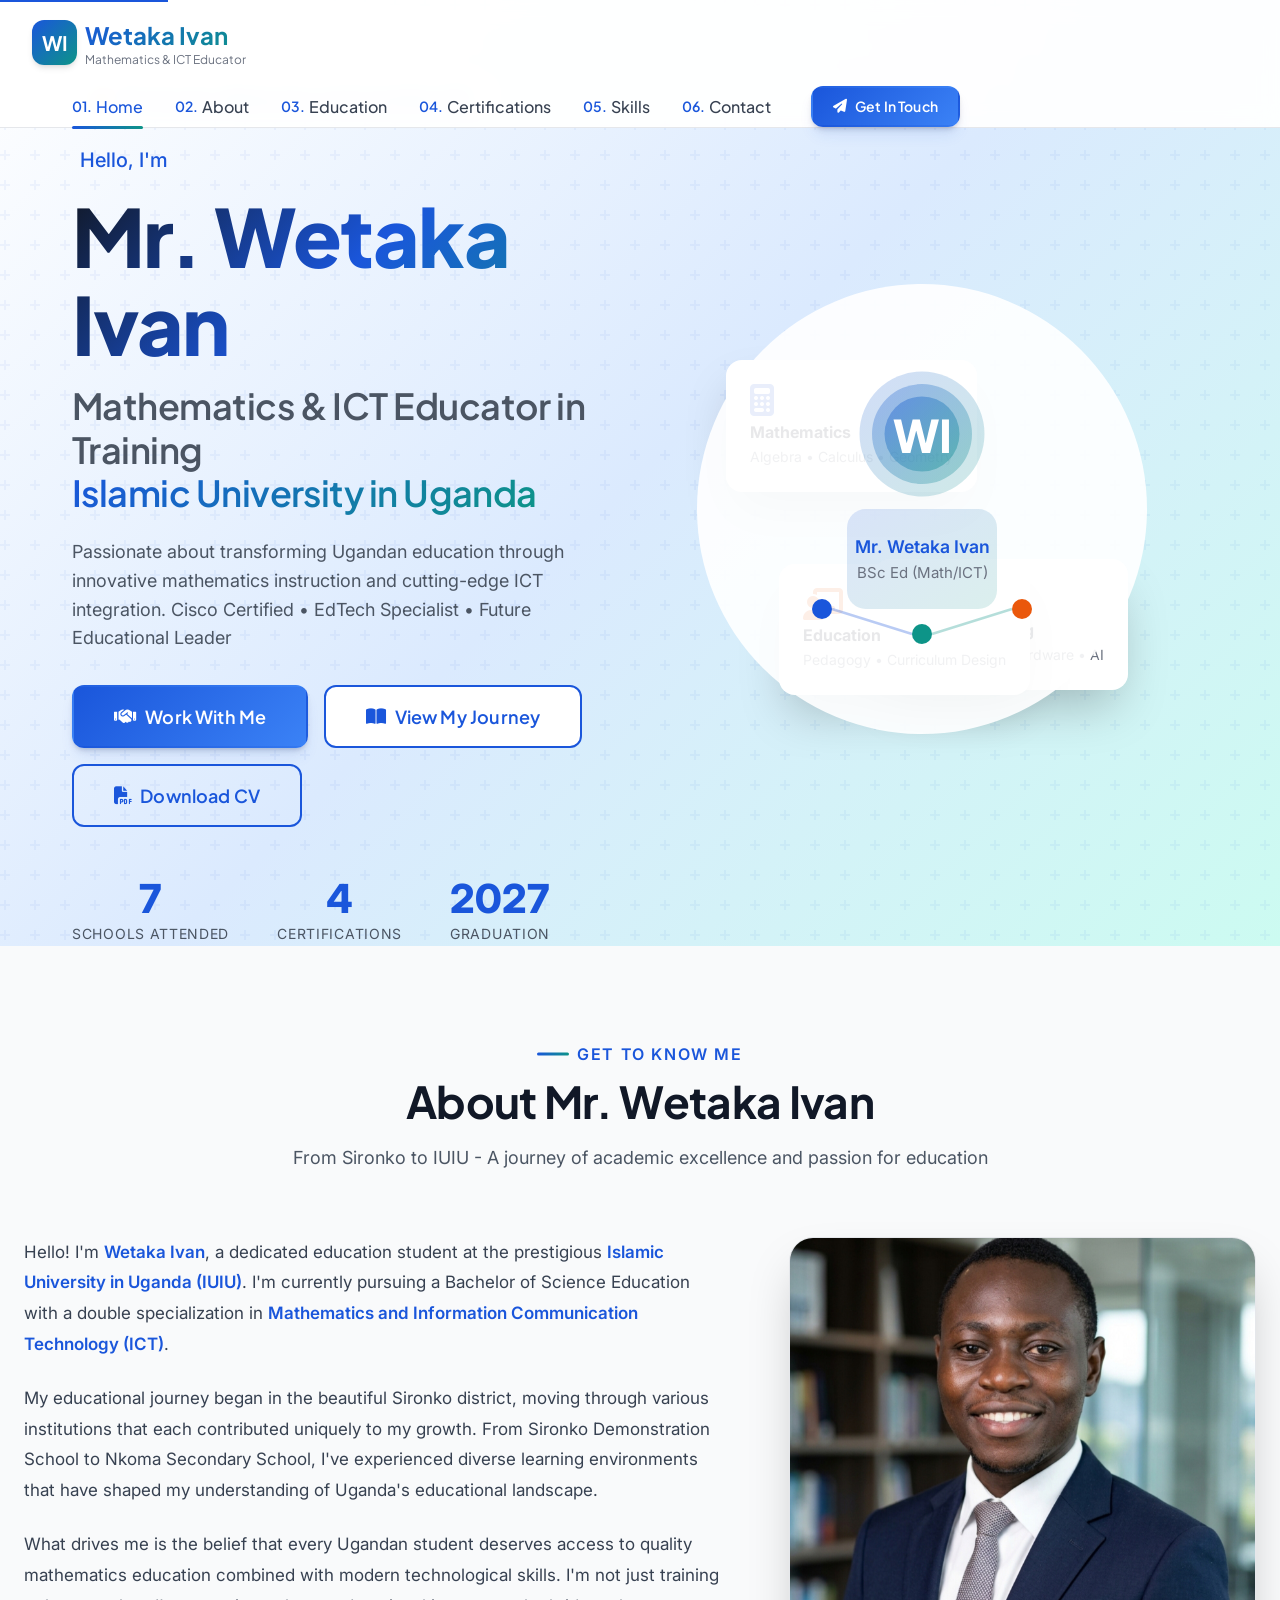
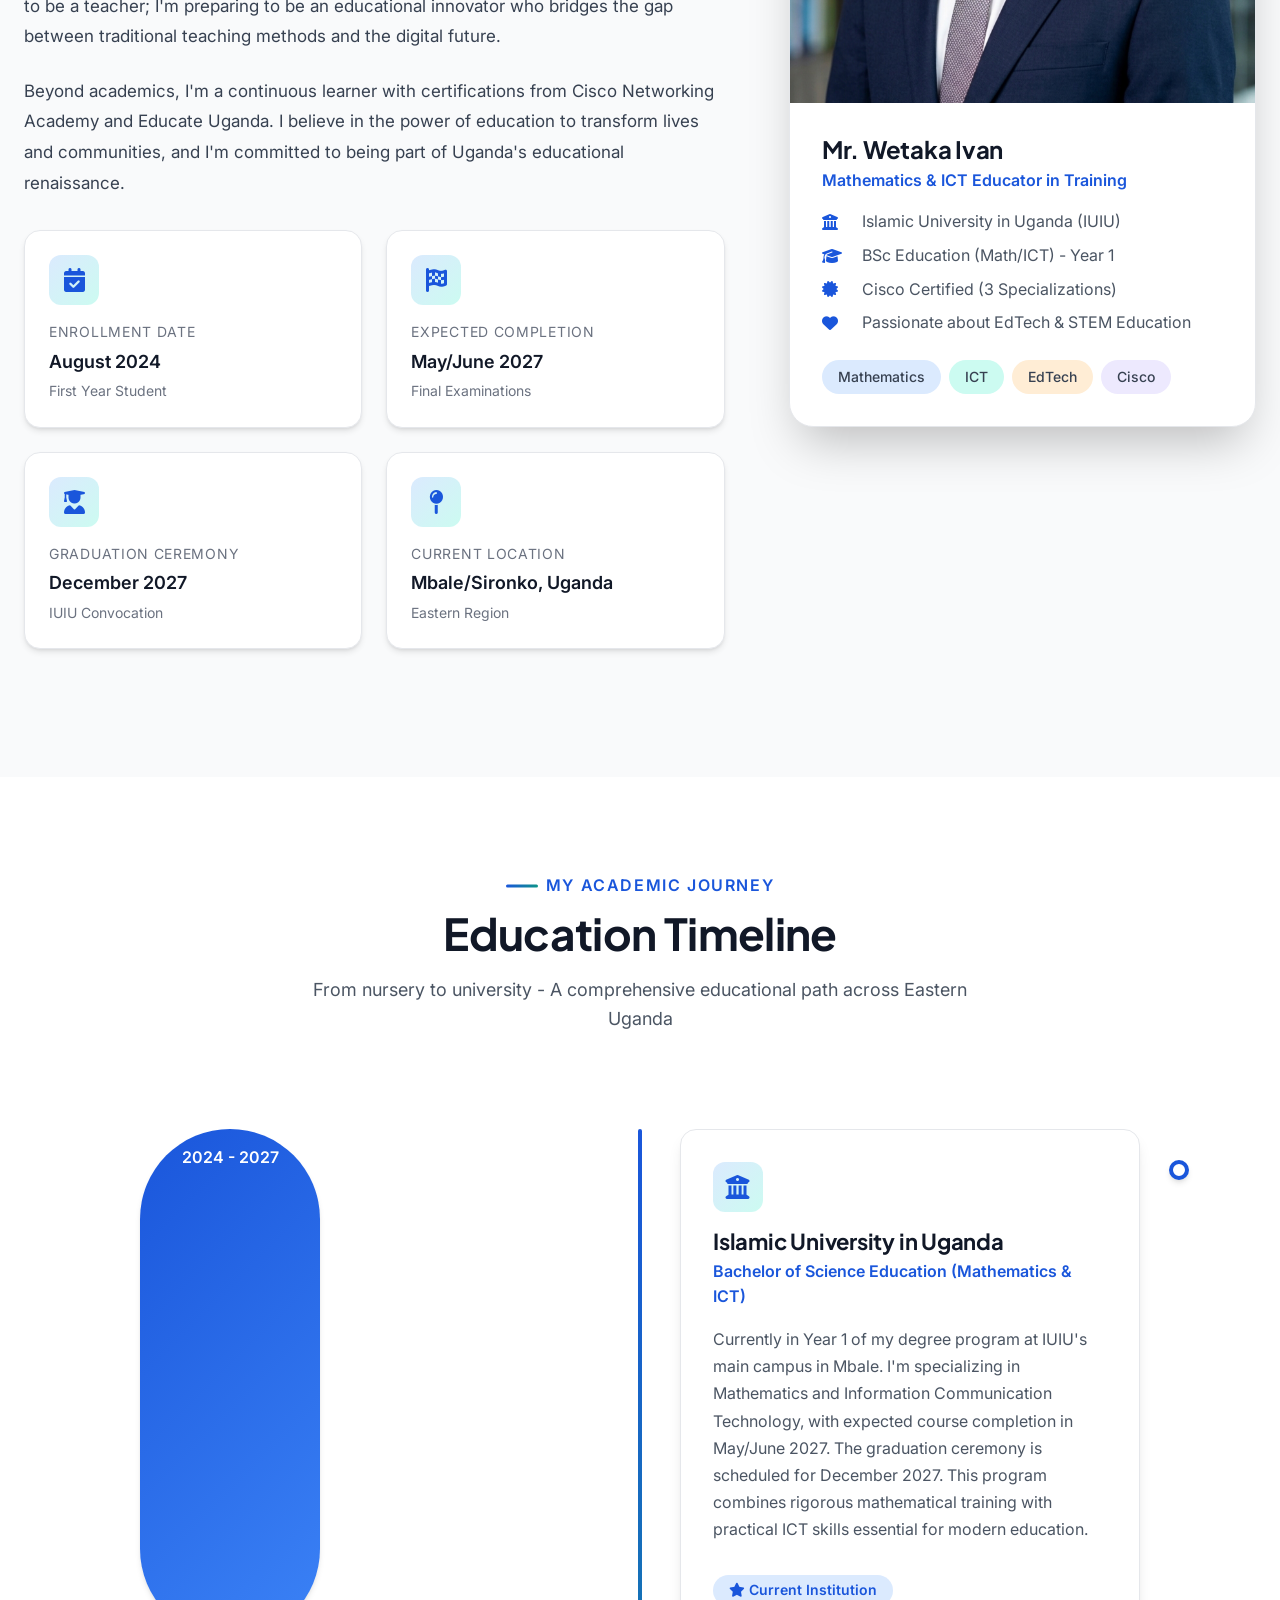
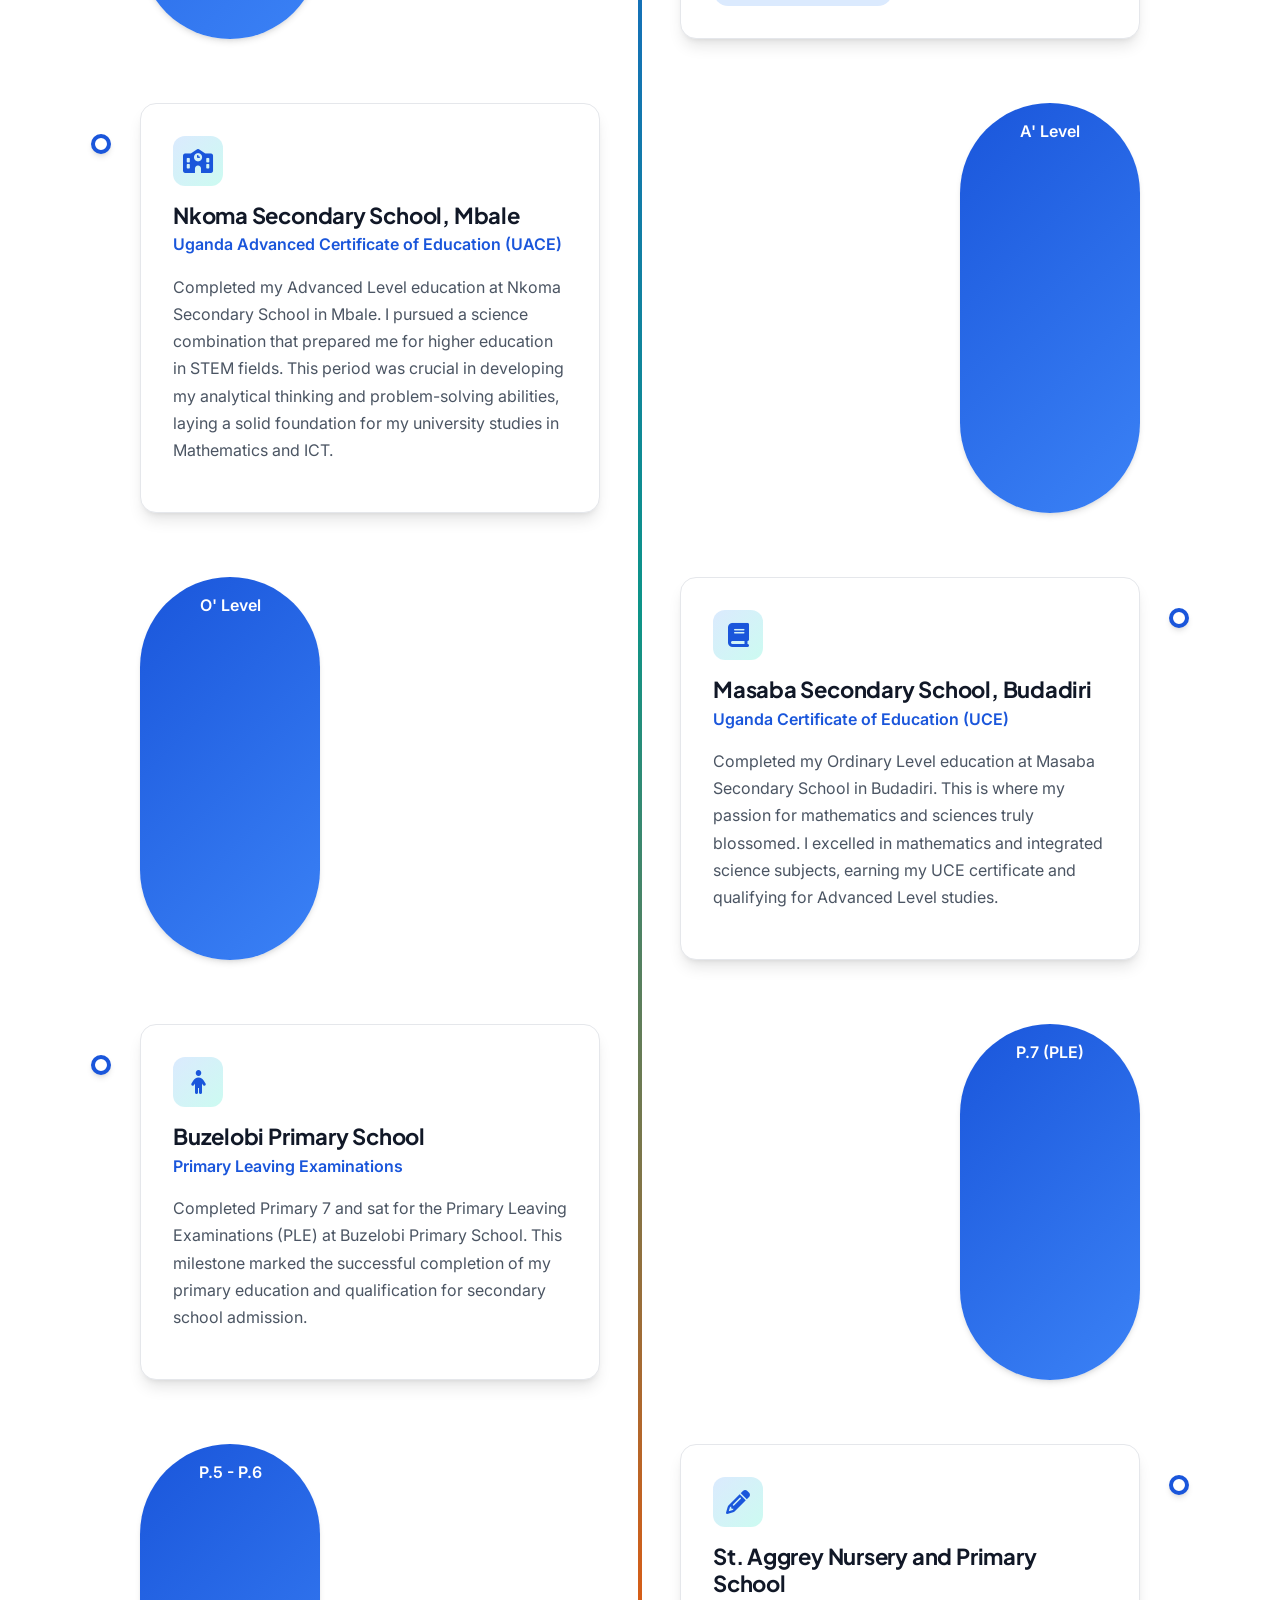
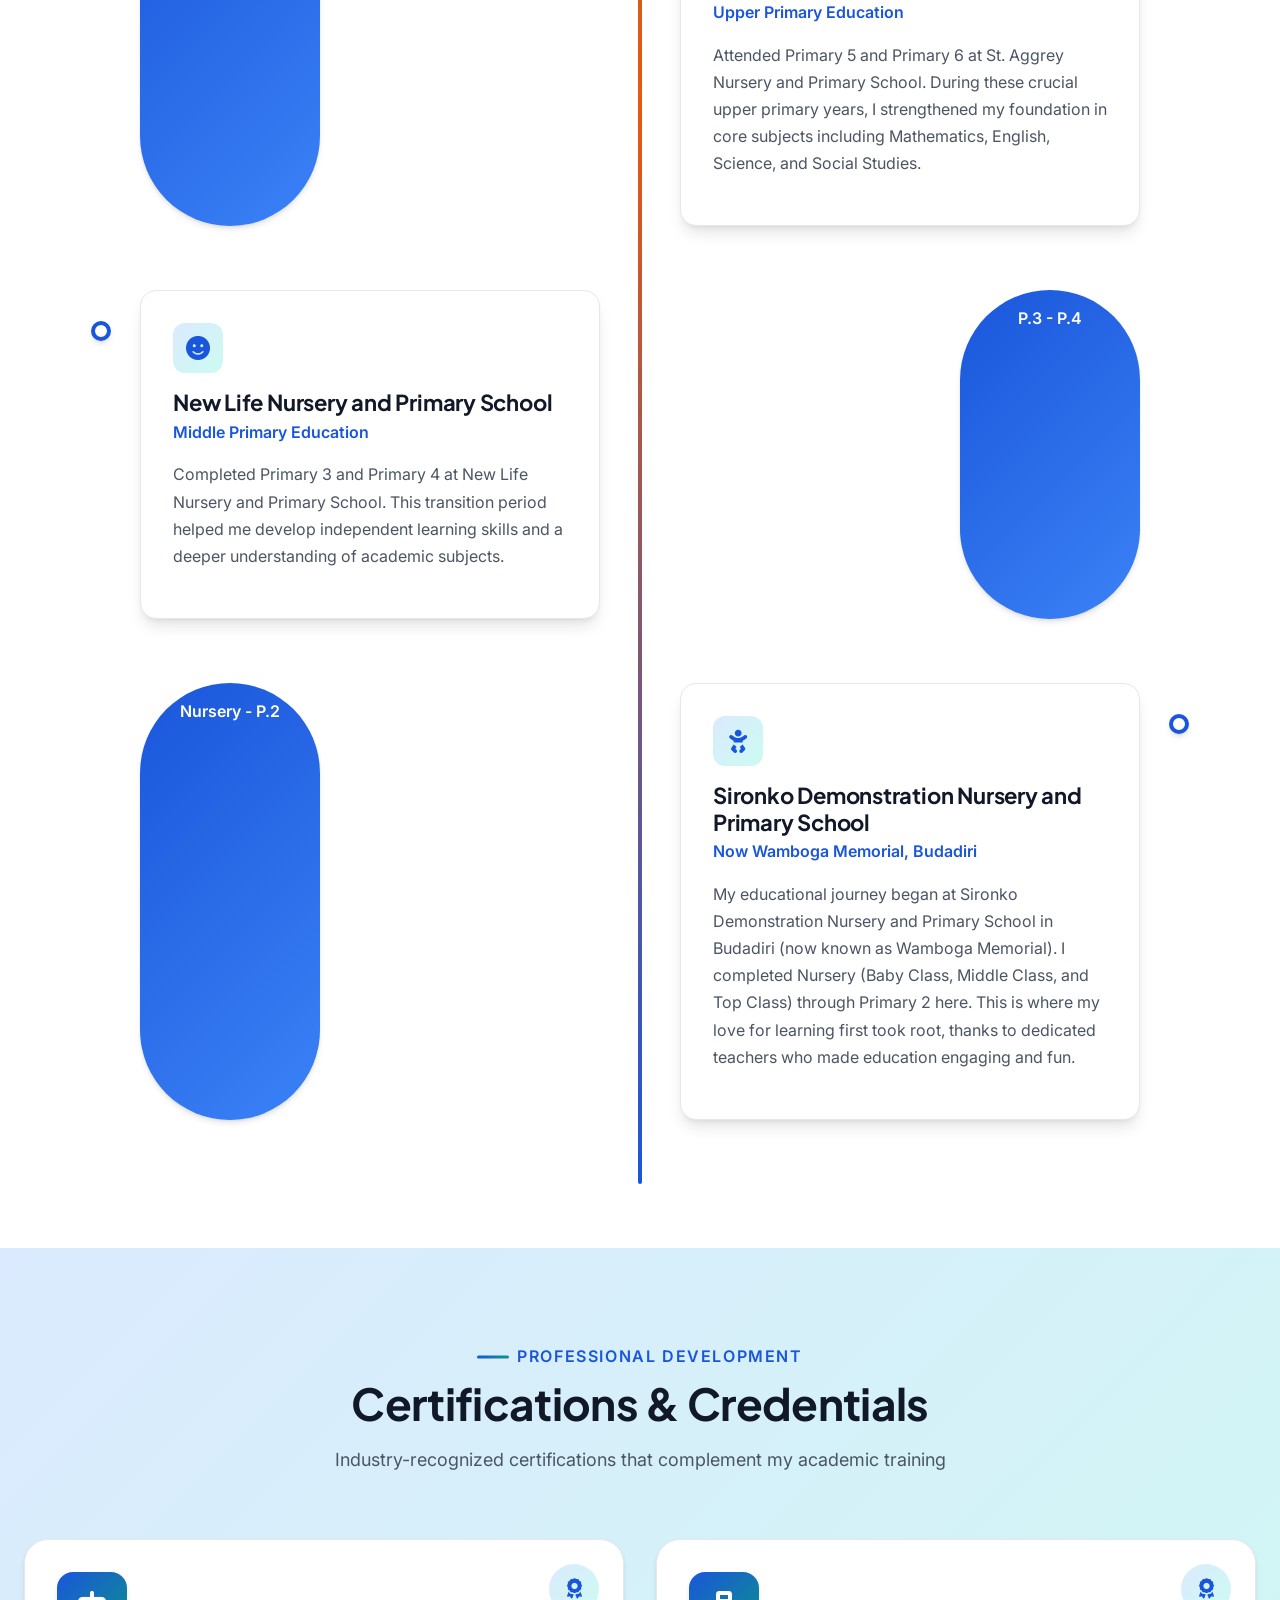
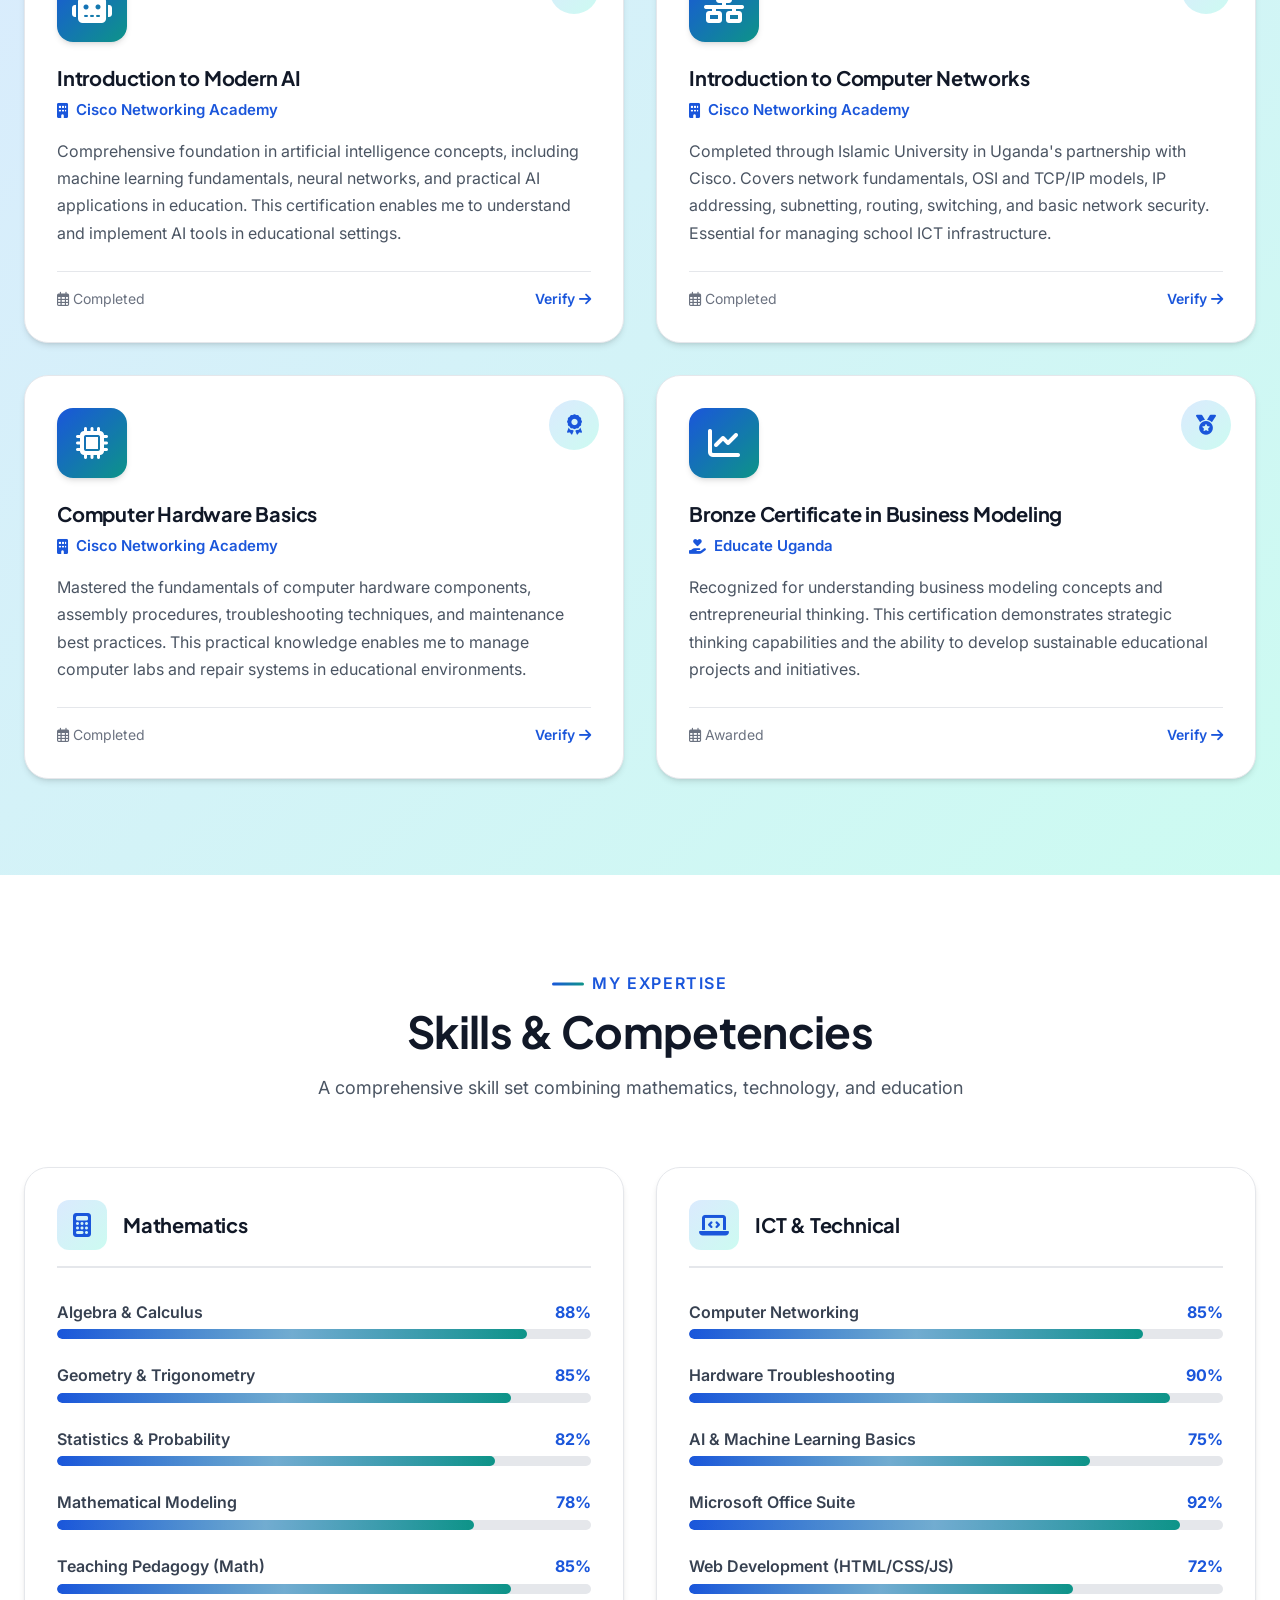
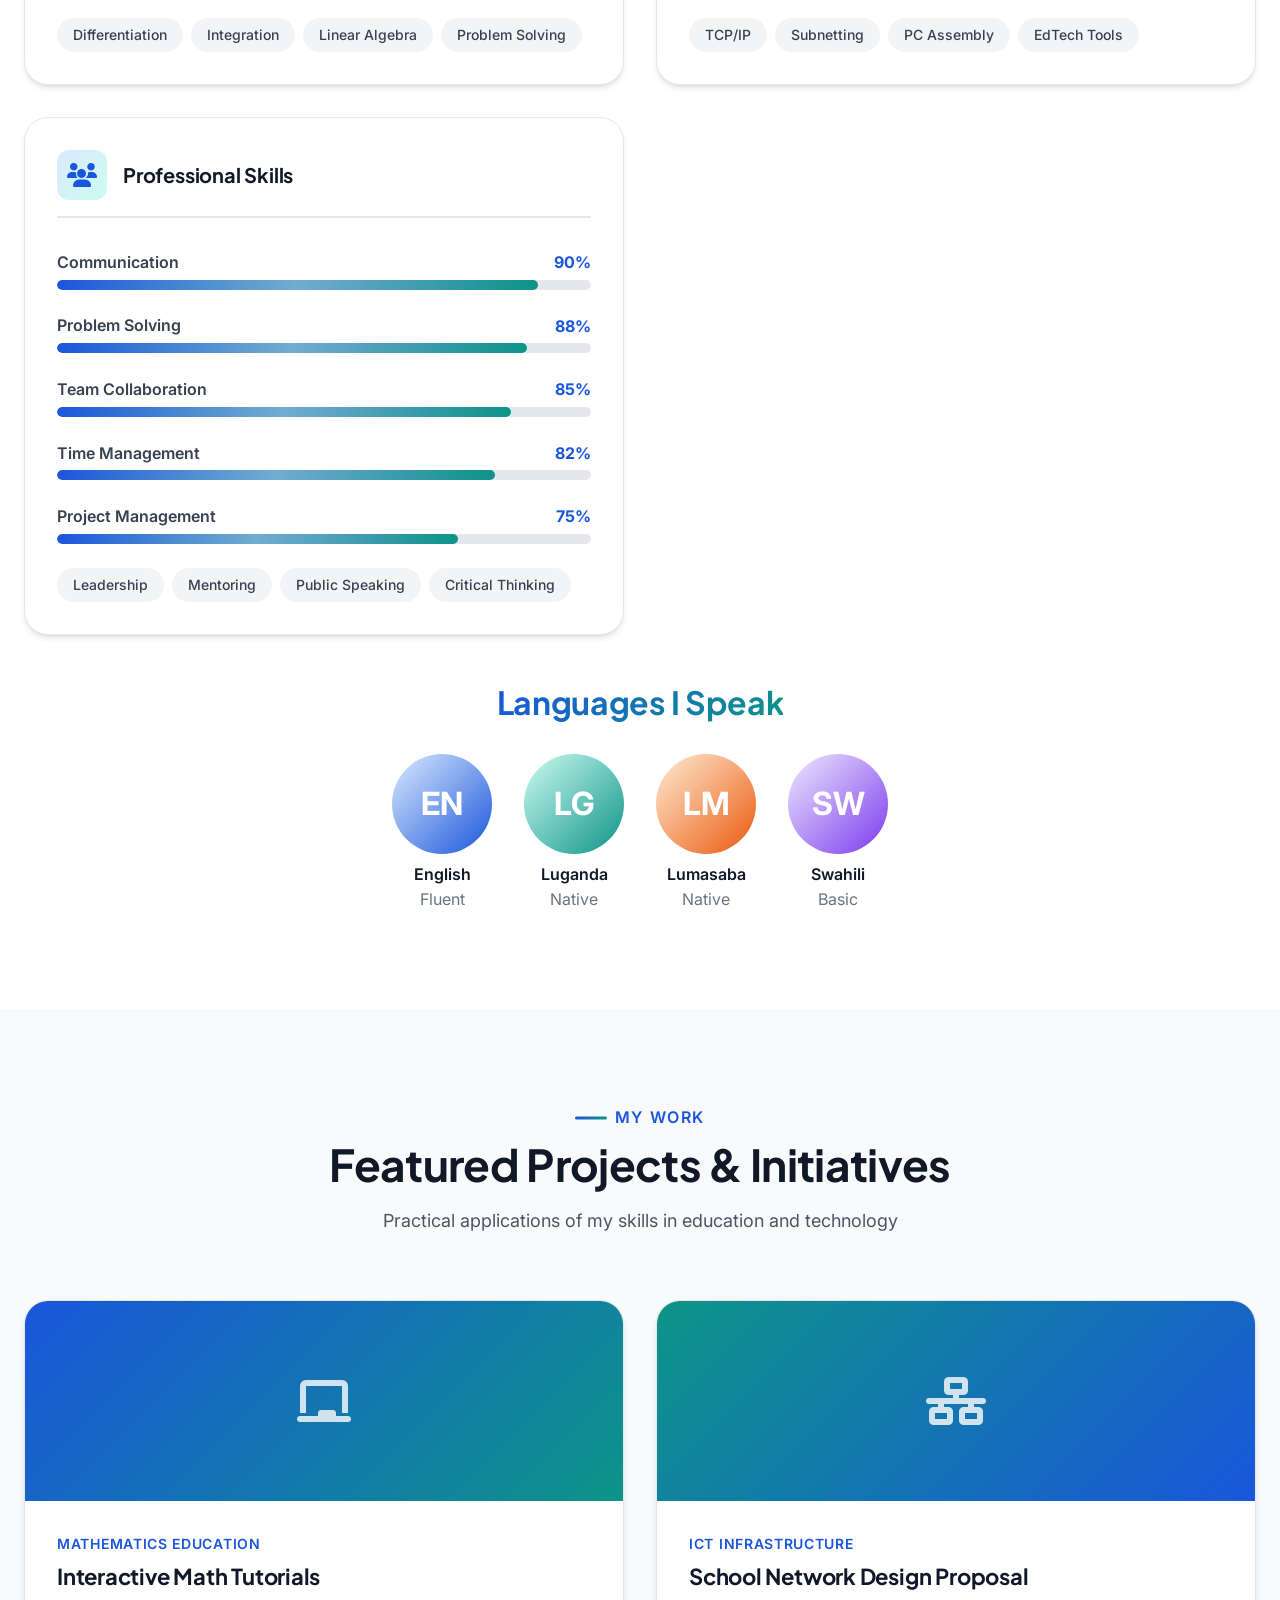
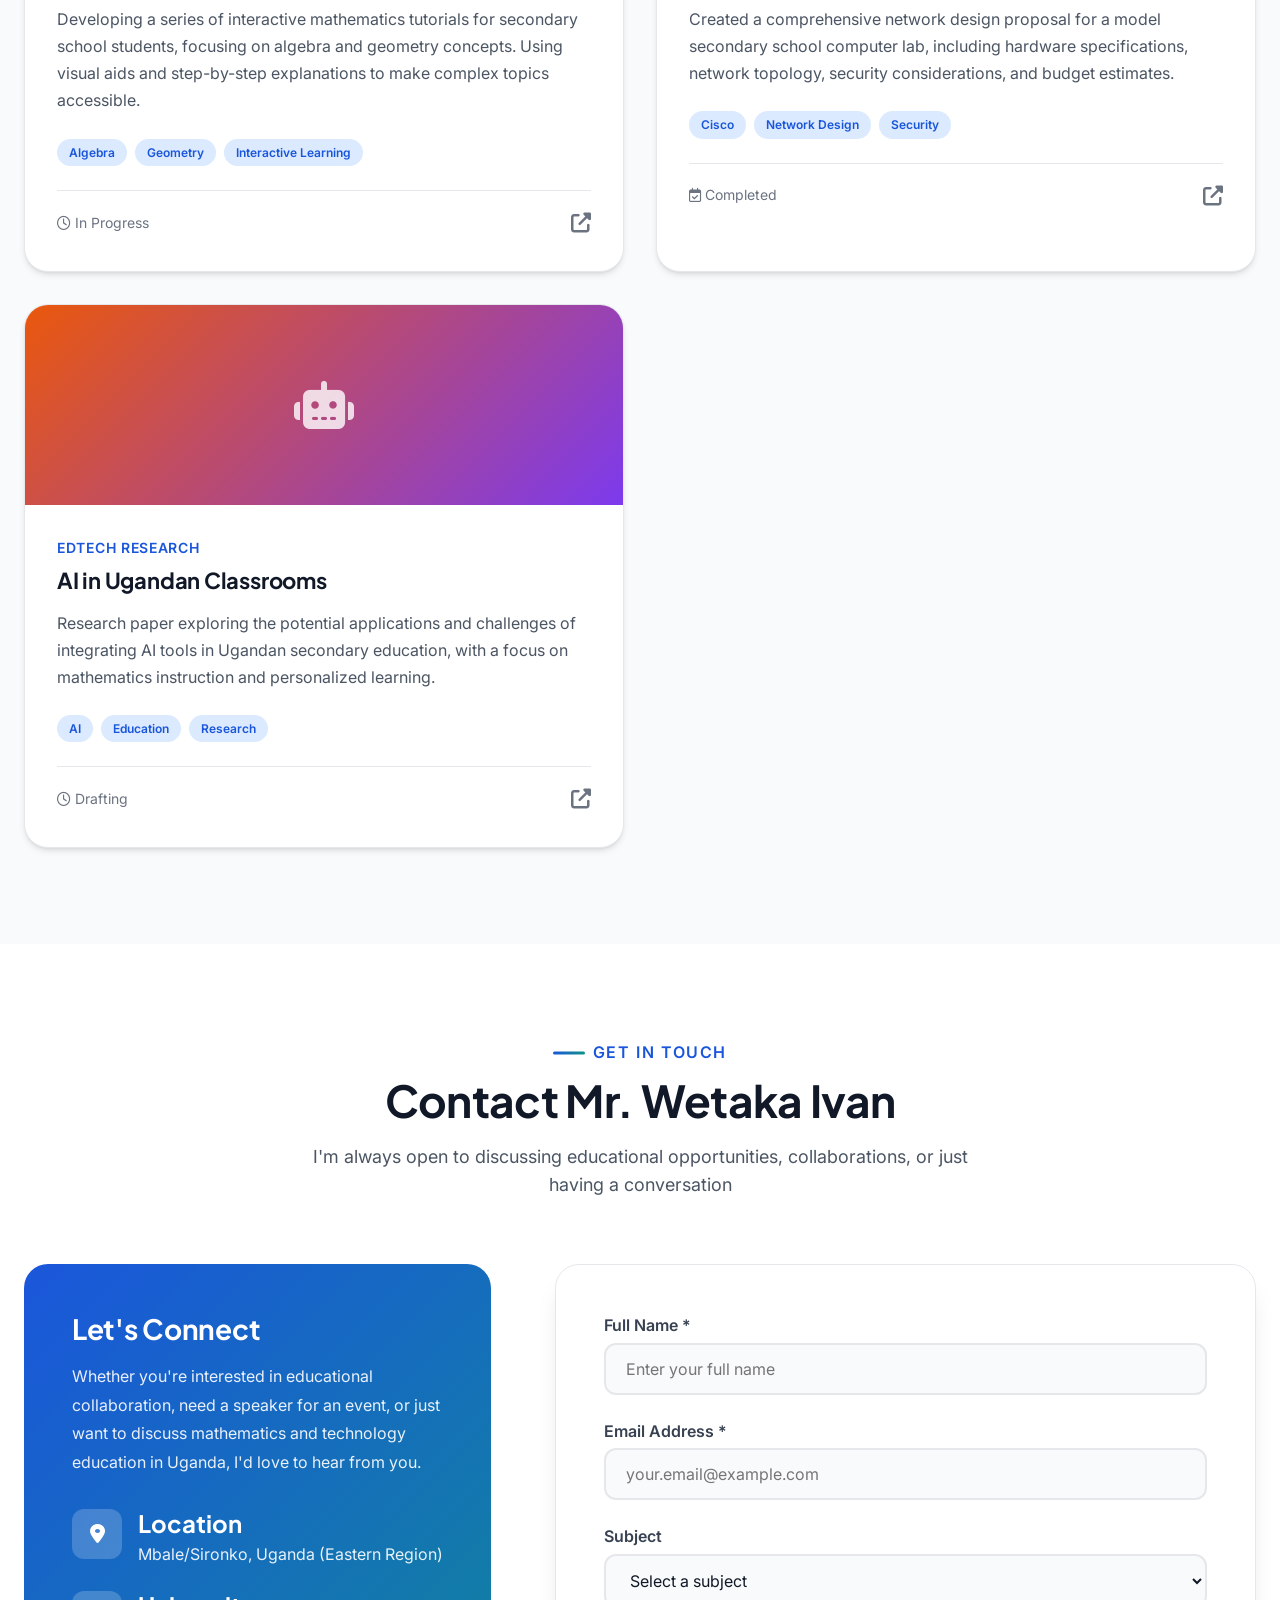
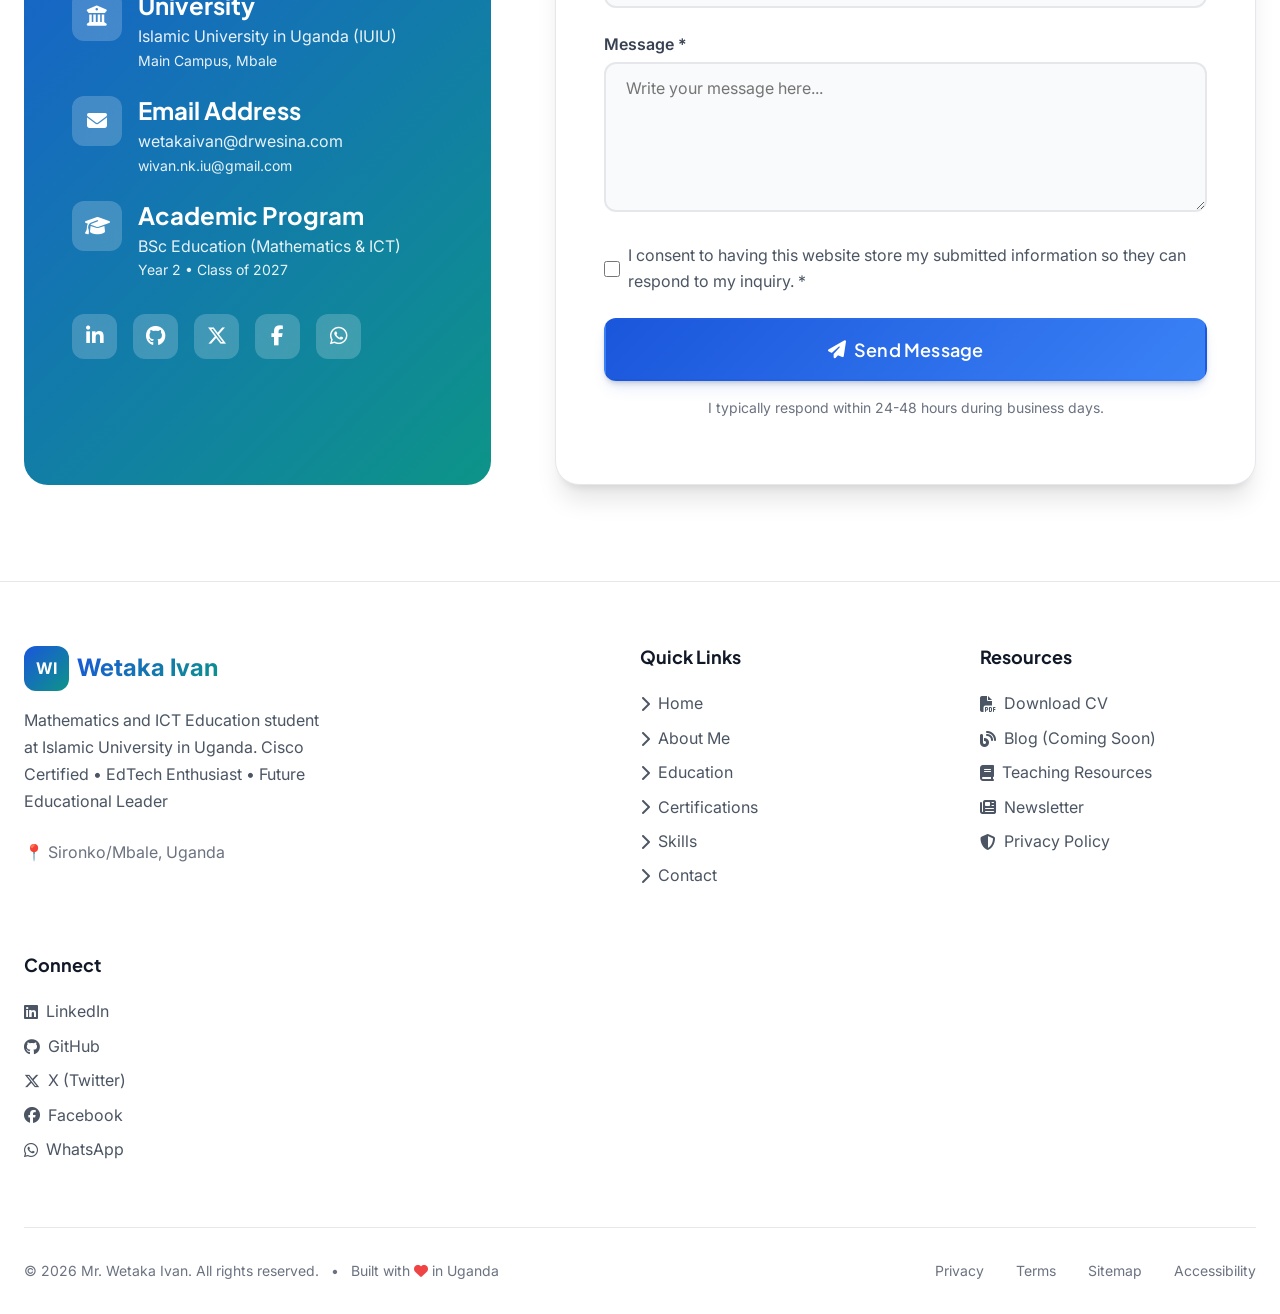
==== commit a48c8123: "Update index.html" ====
--- a/index.html
+++ b/index.html
@@ -2412,14 +2412,12 @@
                     
                     <div class="about-visual" data-aos="fade-left" data-aos-duration="800" data-aos-delay="200">
                         <div class="profile-card">
-                            <div class="profile-image">
-                                <div class="floating-card floating-card-1">
-    <img src="wetaka-ivan.jpg" 
-         alt="Mr. Wetaka Ivan"
-         style="width: 80px; height: 80px; border-radius: 50%; object-fit: cover;">
-    <div style="font-weight: 700; color: var(--gray-900);">Mr. Wetaka Ivan</div>
-</div>
-                            
+    <div class="profile-image">
+        <!-- REPLACE THIS SECTION -->
+        <img src="wetaka-ivan.jpg" 
+             alt="Mr. Wetaka Ivan - BSc Education (Mathematics & ICT) Student at IUIU"
+             style="width: 100%; height: 100%; object-fit: cover;">
+    </div>     
                             <div class="profile-info">
                                 <h3 class="profile-name">Mr. Wetaka Ivan</h3>
                                 <div class="profile-title">Mathematics & ICT Educator in Training</div>
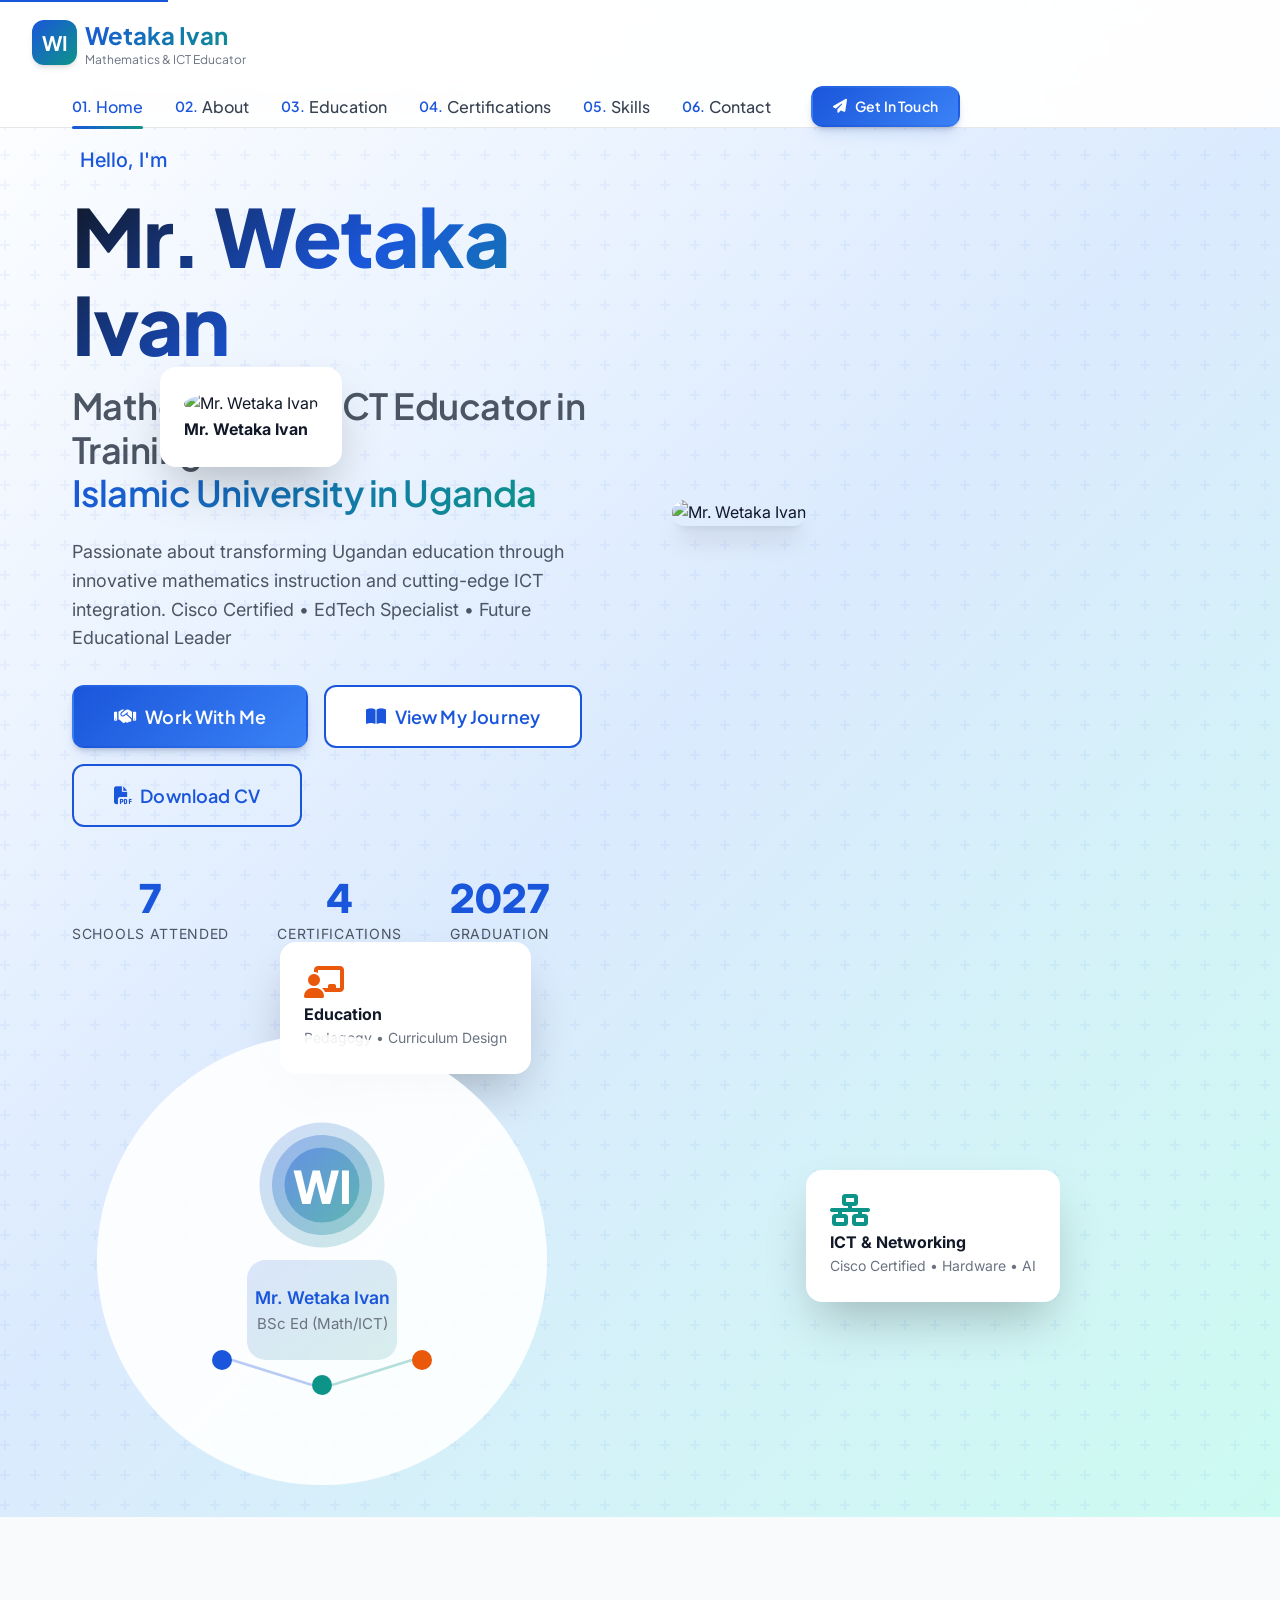
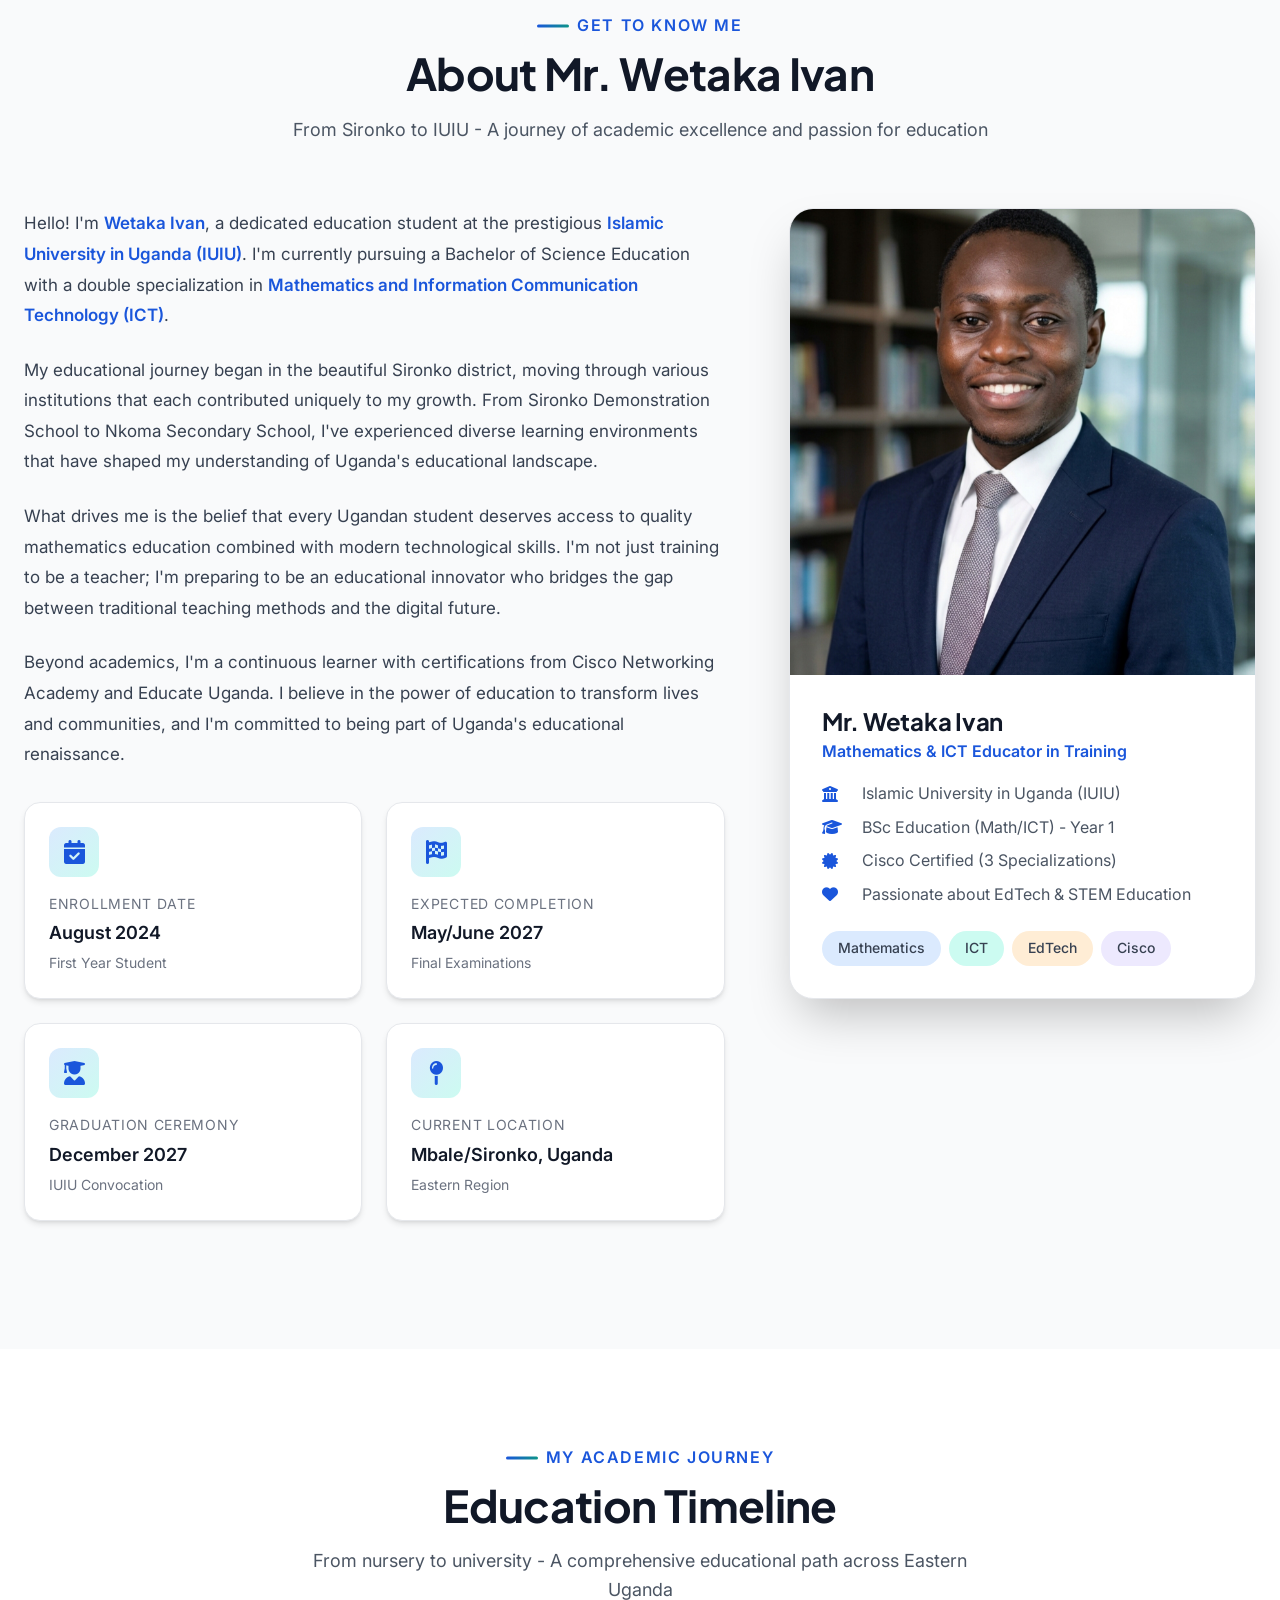
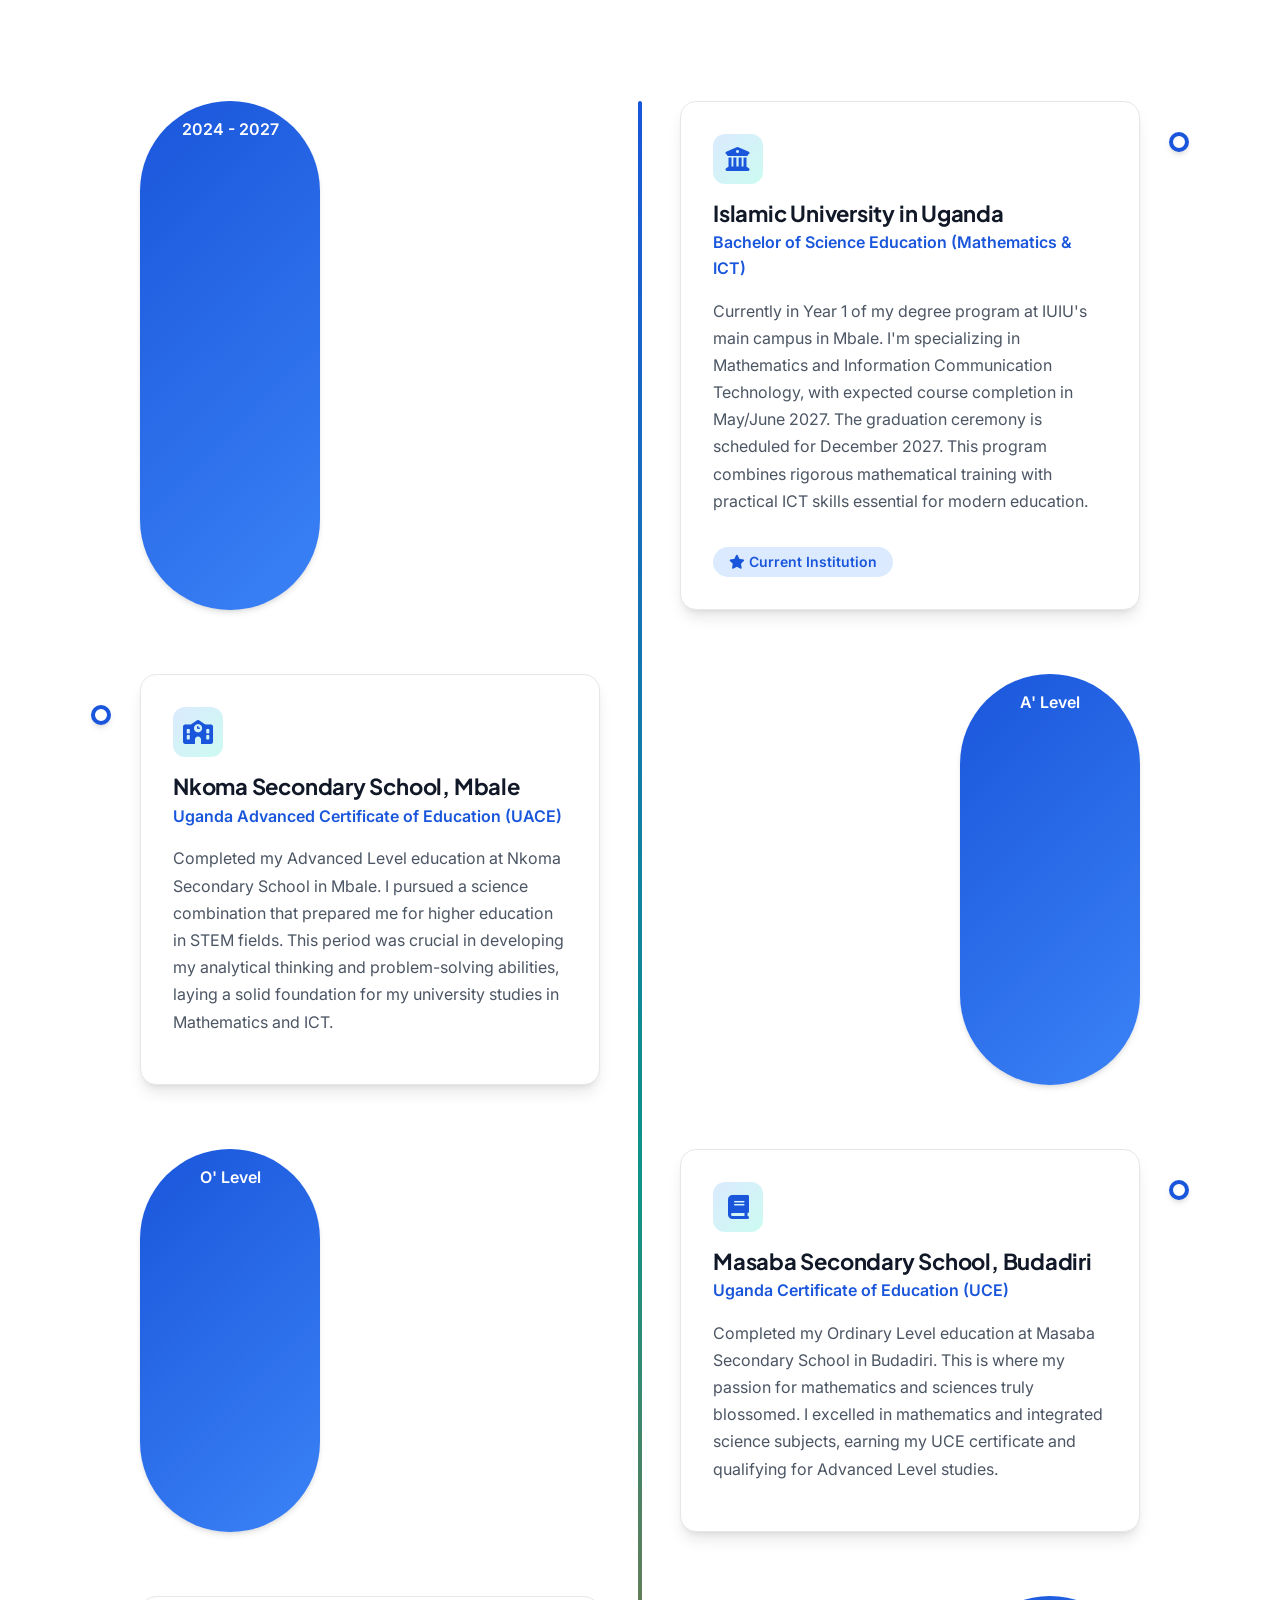
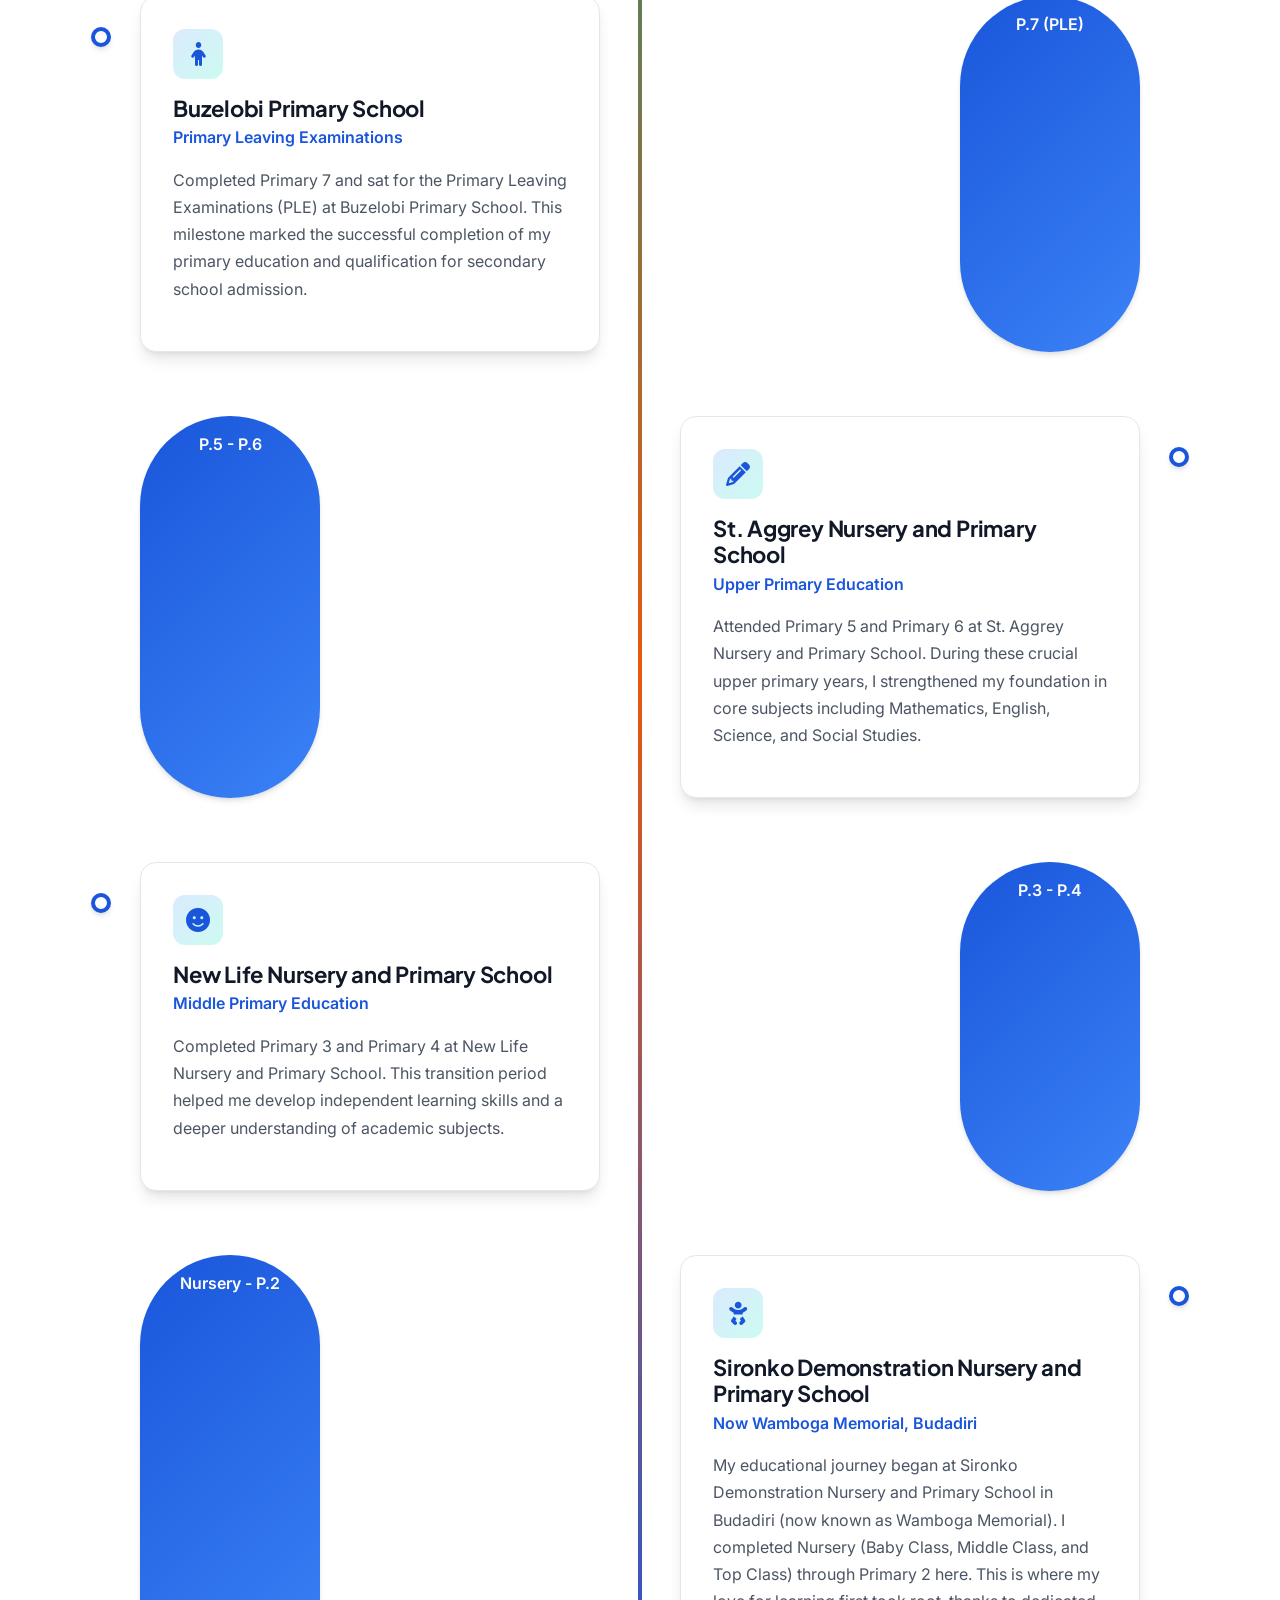
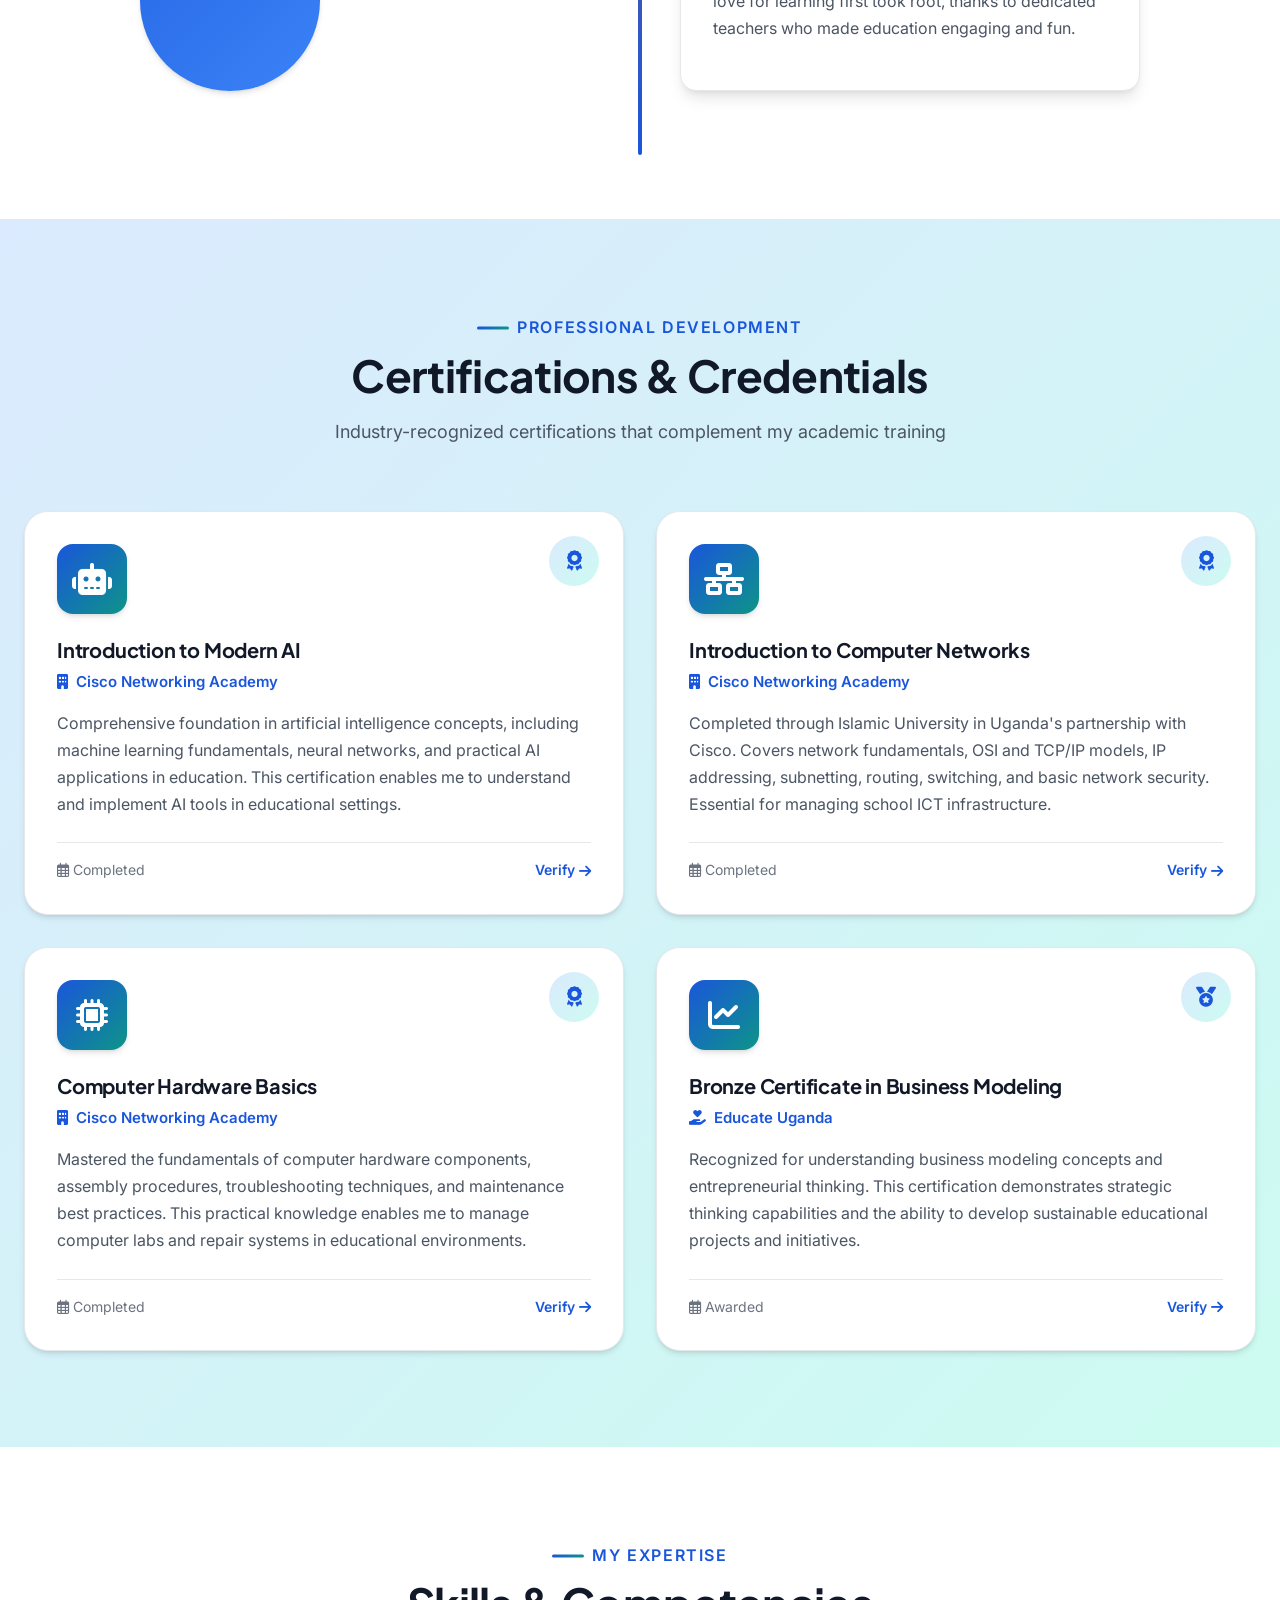
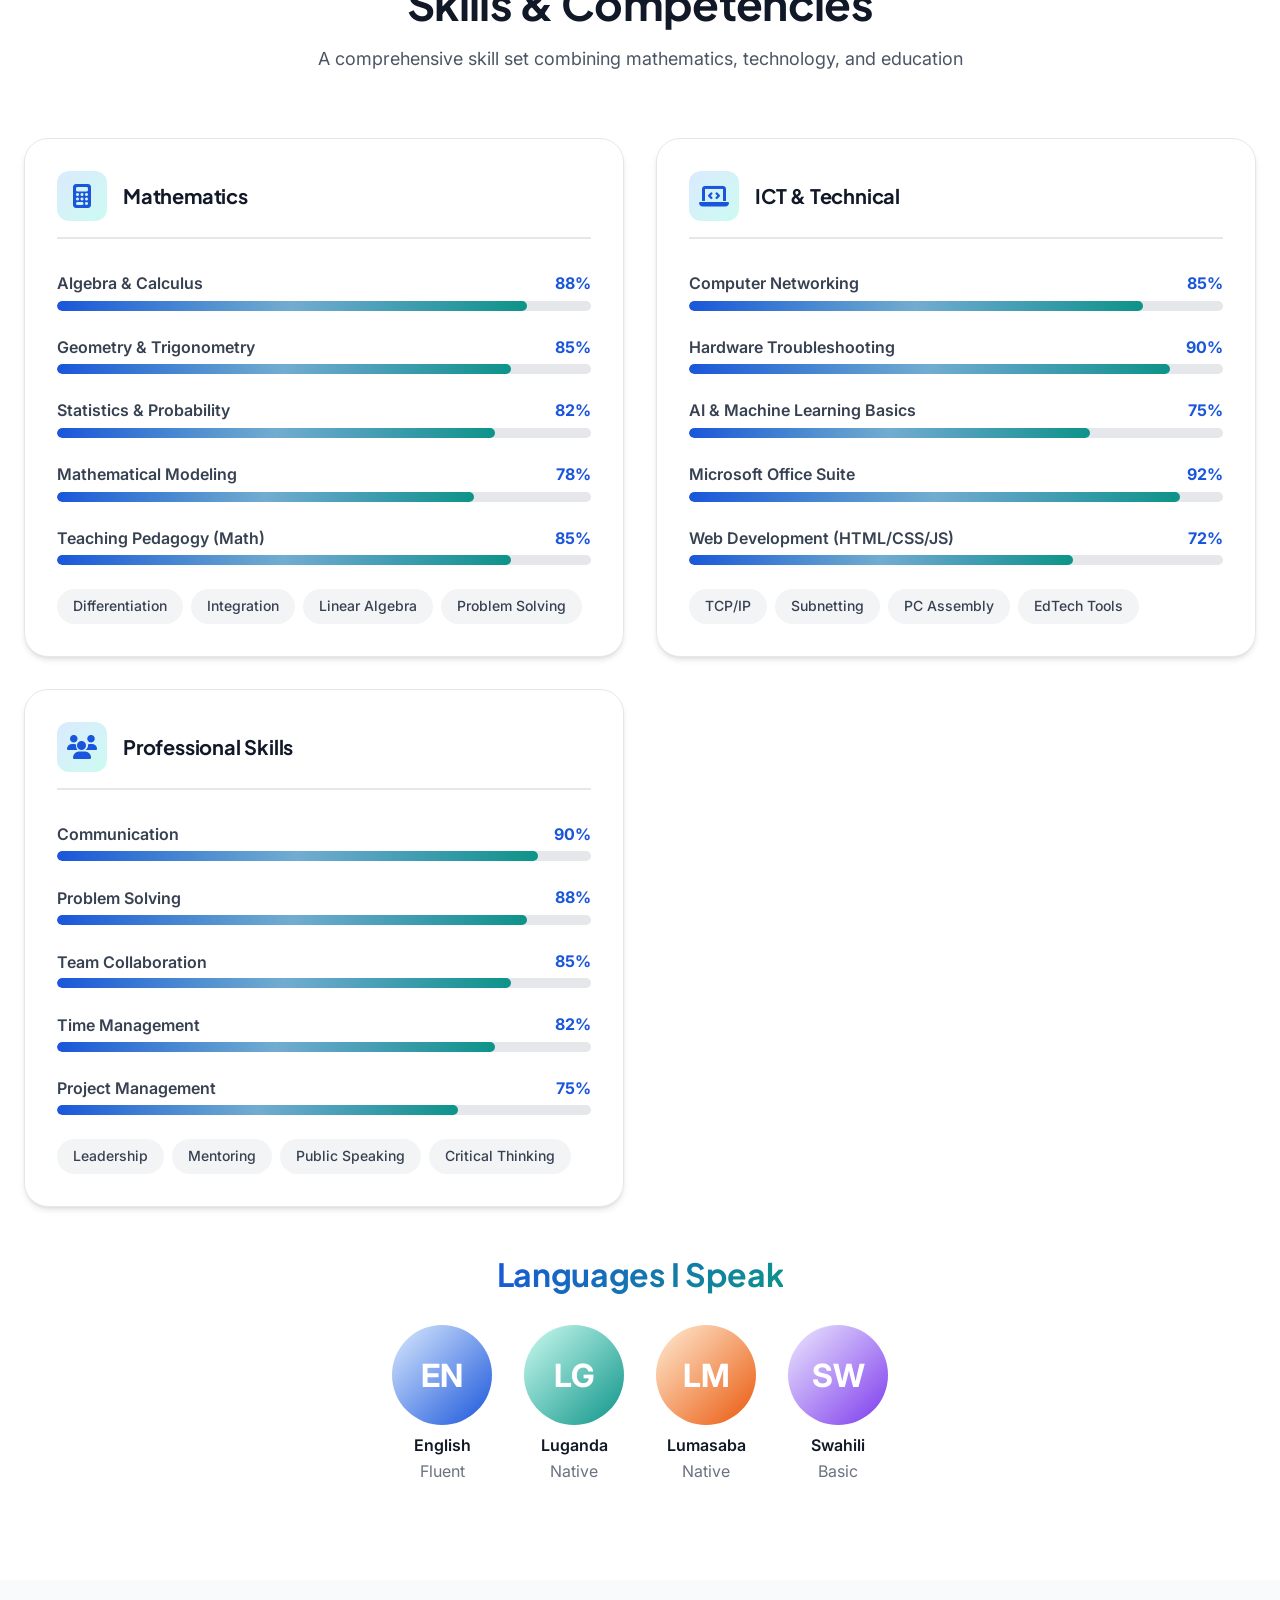
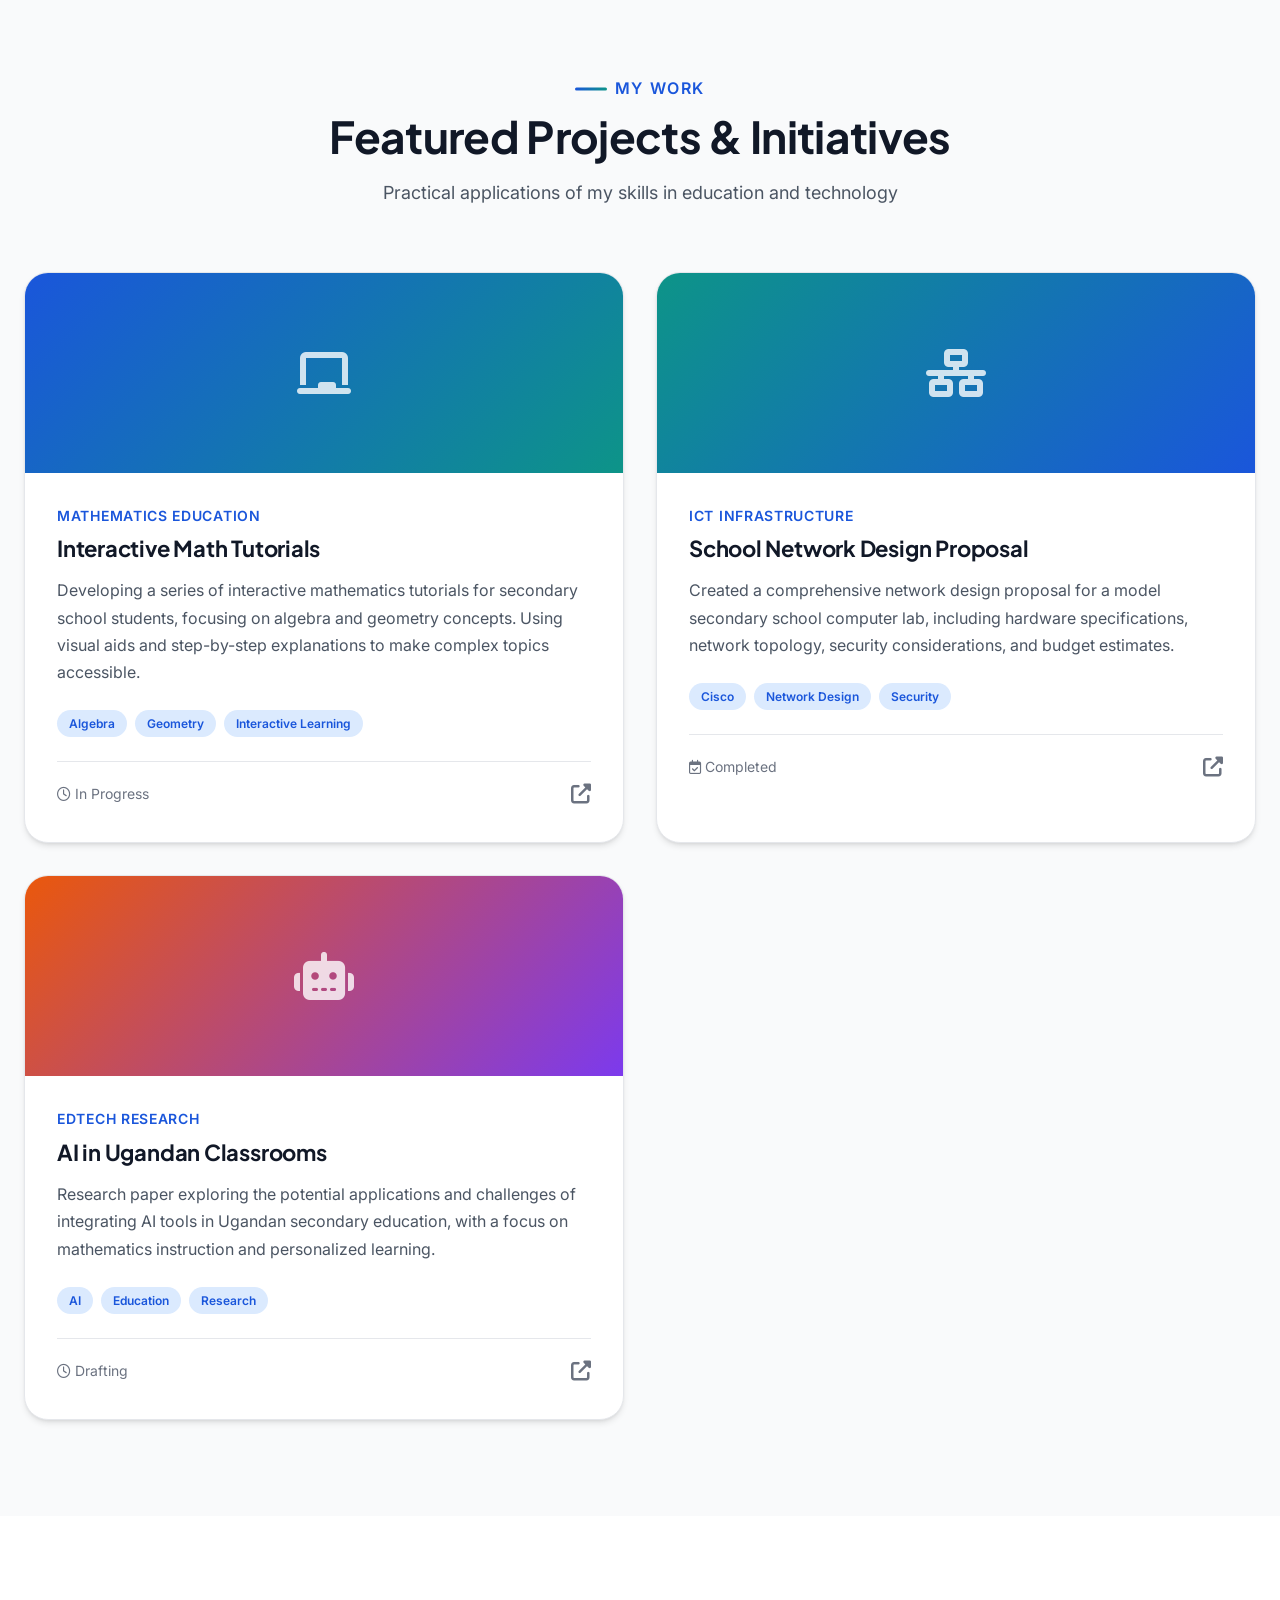
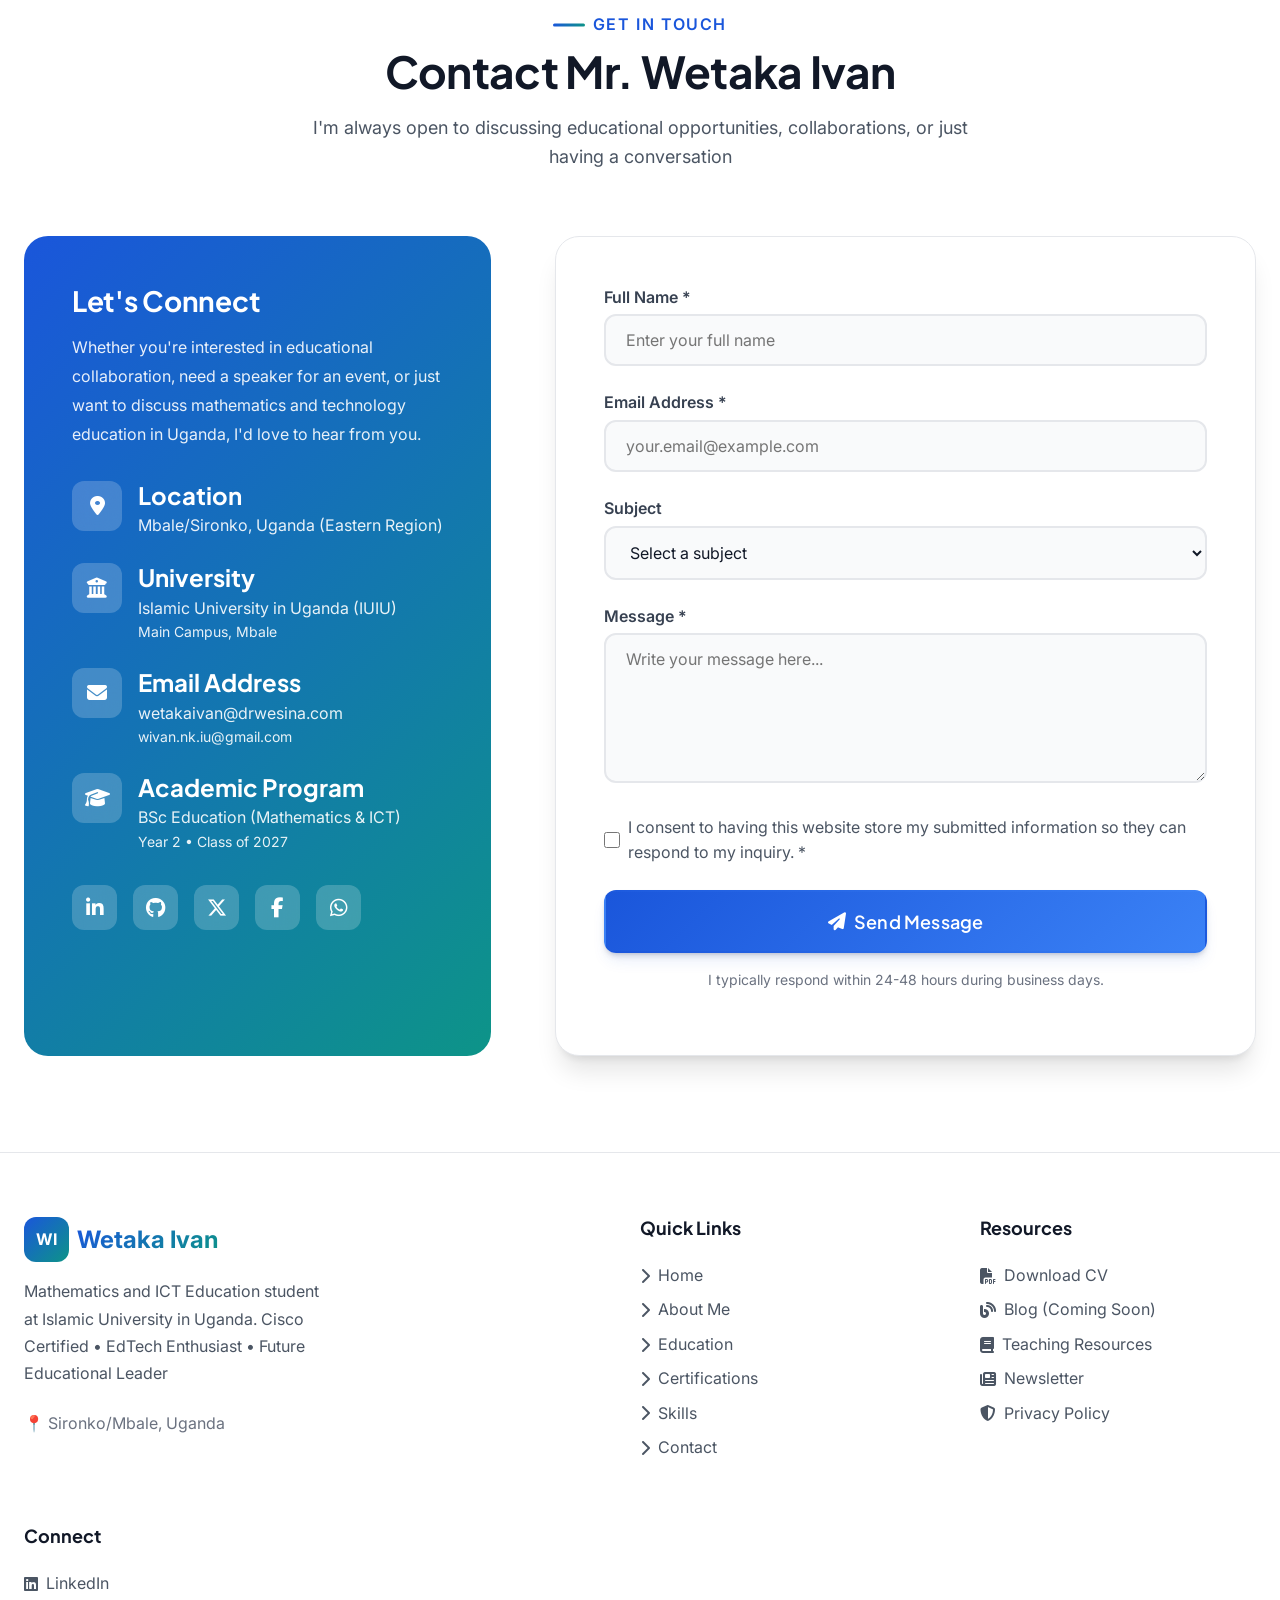
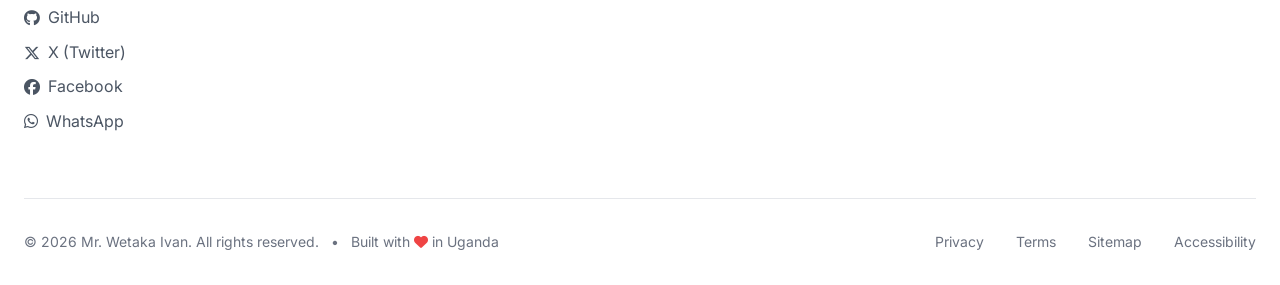
==== commit 70c5f962: "Update index.html" ====
--- a/index.html
+++ b/index.html
@@ -2272,12 +2272,17 @@
                         </div>
                     </div>
                     
-                    <div class="hero-visual" data-aos="fade-left" data-aos-duration="800" data-aos-delay="200">
-                        <div class="floating-card floating-card-1">
-                            <i class="fas fa-calculator" style="color: var(--primary-blue); font-size: 2rem;"></i>
-                            <div style="font-weight: 700; color: var(--gray-900);">Mathematics</div>
-                            <div style="color: var(--gray-500); font-size: 0.875rem;">Algebra • Calculus • Geometry</div>
-                        </div>
+                    <div class="hero-visual" data-aos="fade-left">
+    <img src="wetaka-ivan-hero.jpg" 
+         alt="Mr. Wetaka Ivan"
+         style="width: 100%; max-width: 400px; border-radius: 20px; box-shadow: var(--shadow-xl);">
+</div>
+                    <div class="floating-card floating-card-1">
+    <img src="wetaka-ivan-small.jpg" 
+         alt="Mr. Wetaka Ivan"
+         style="width: 80px; height: 80px; border-radius: 50%; object-fit: cover;">
+    <div style="font-weight: 700; color: var(--gray-900);">Mr. Wetaka Ivan</div>
+                    </div>
                         <div class="floating-card floating-card-2">
                             <i class="fas fa-network-wired" style="color: var(--accent-teal); font-size: 2rem;"></i>
                             <div style="font-weight: 700; color: var(--gray-900);">ICT & Networking</div>
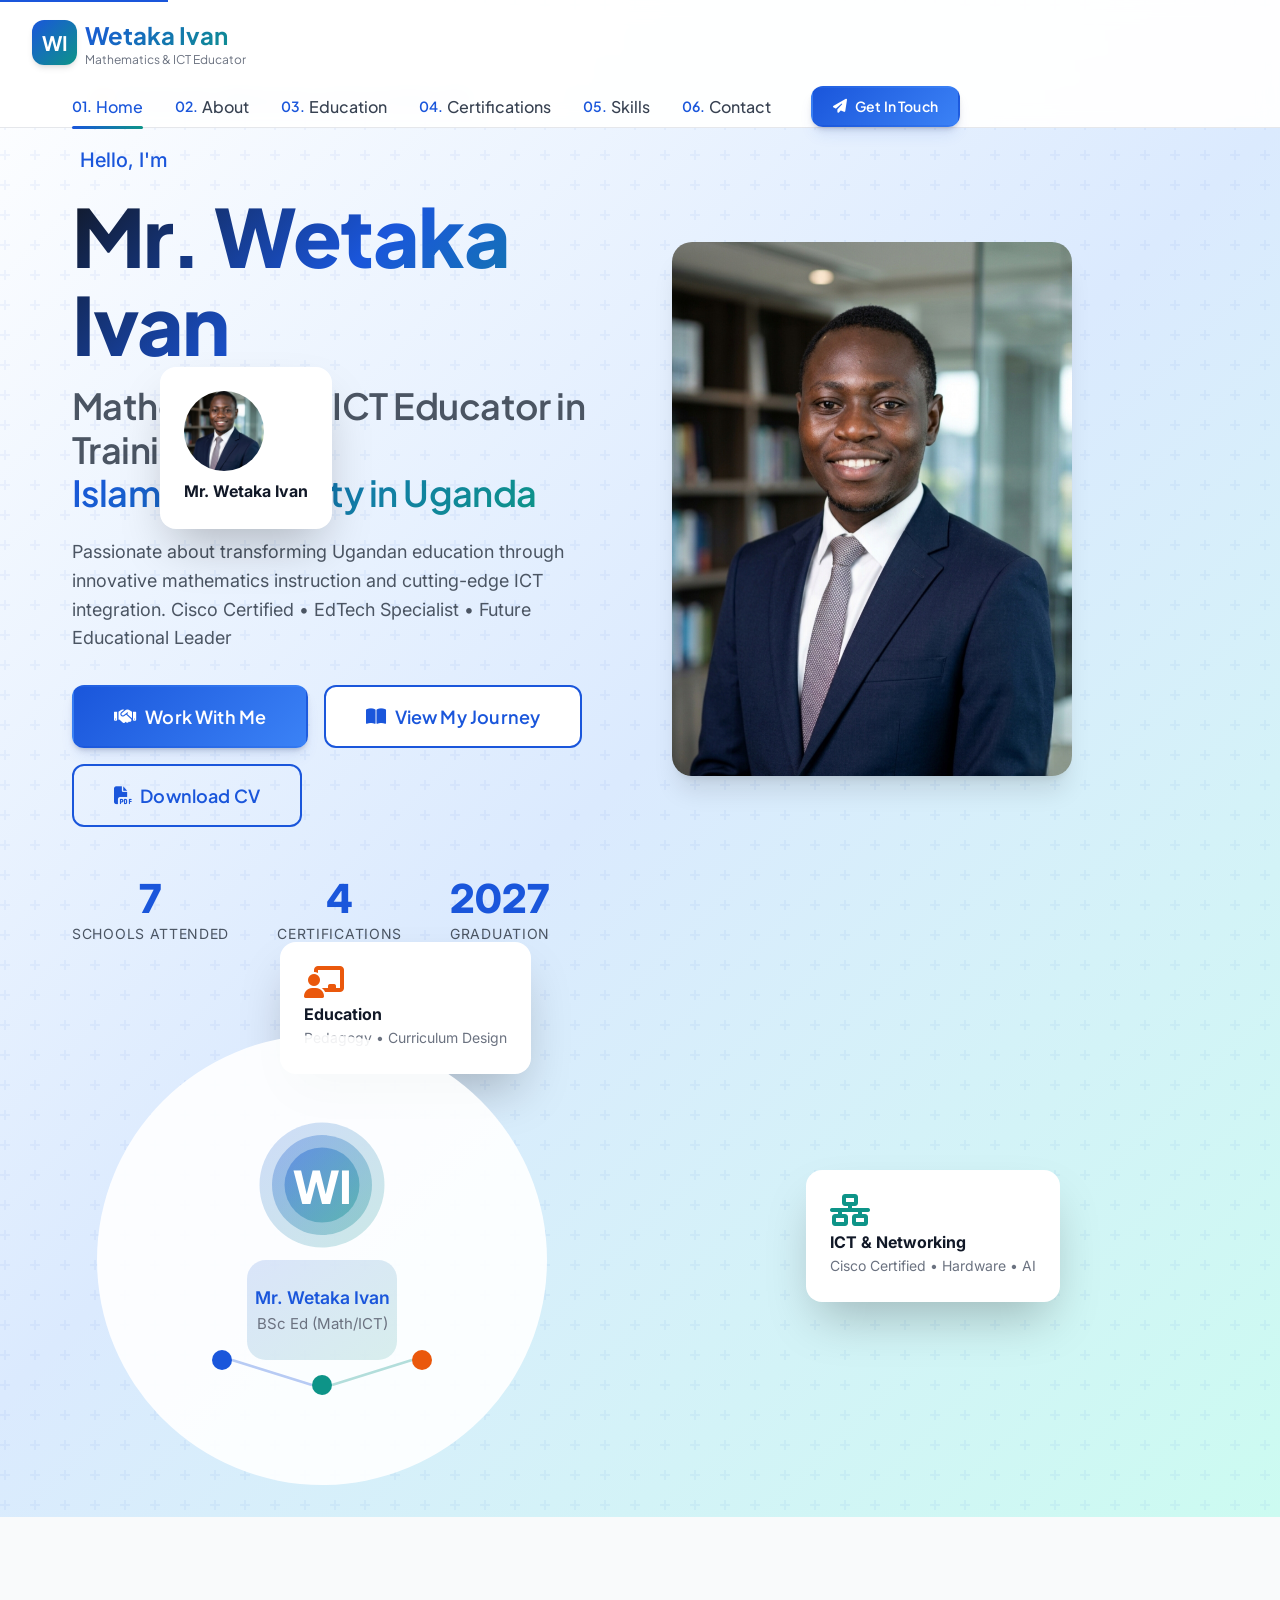
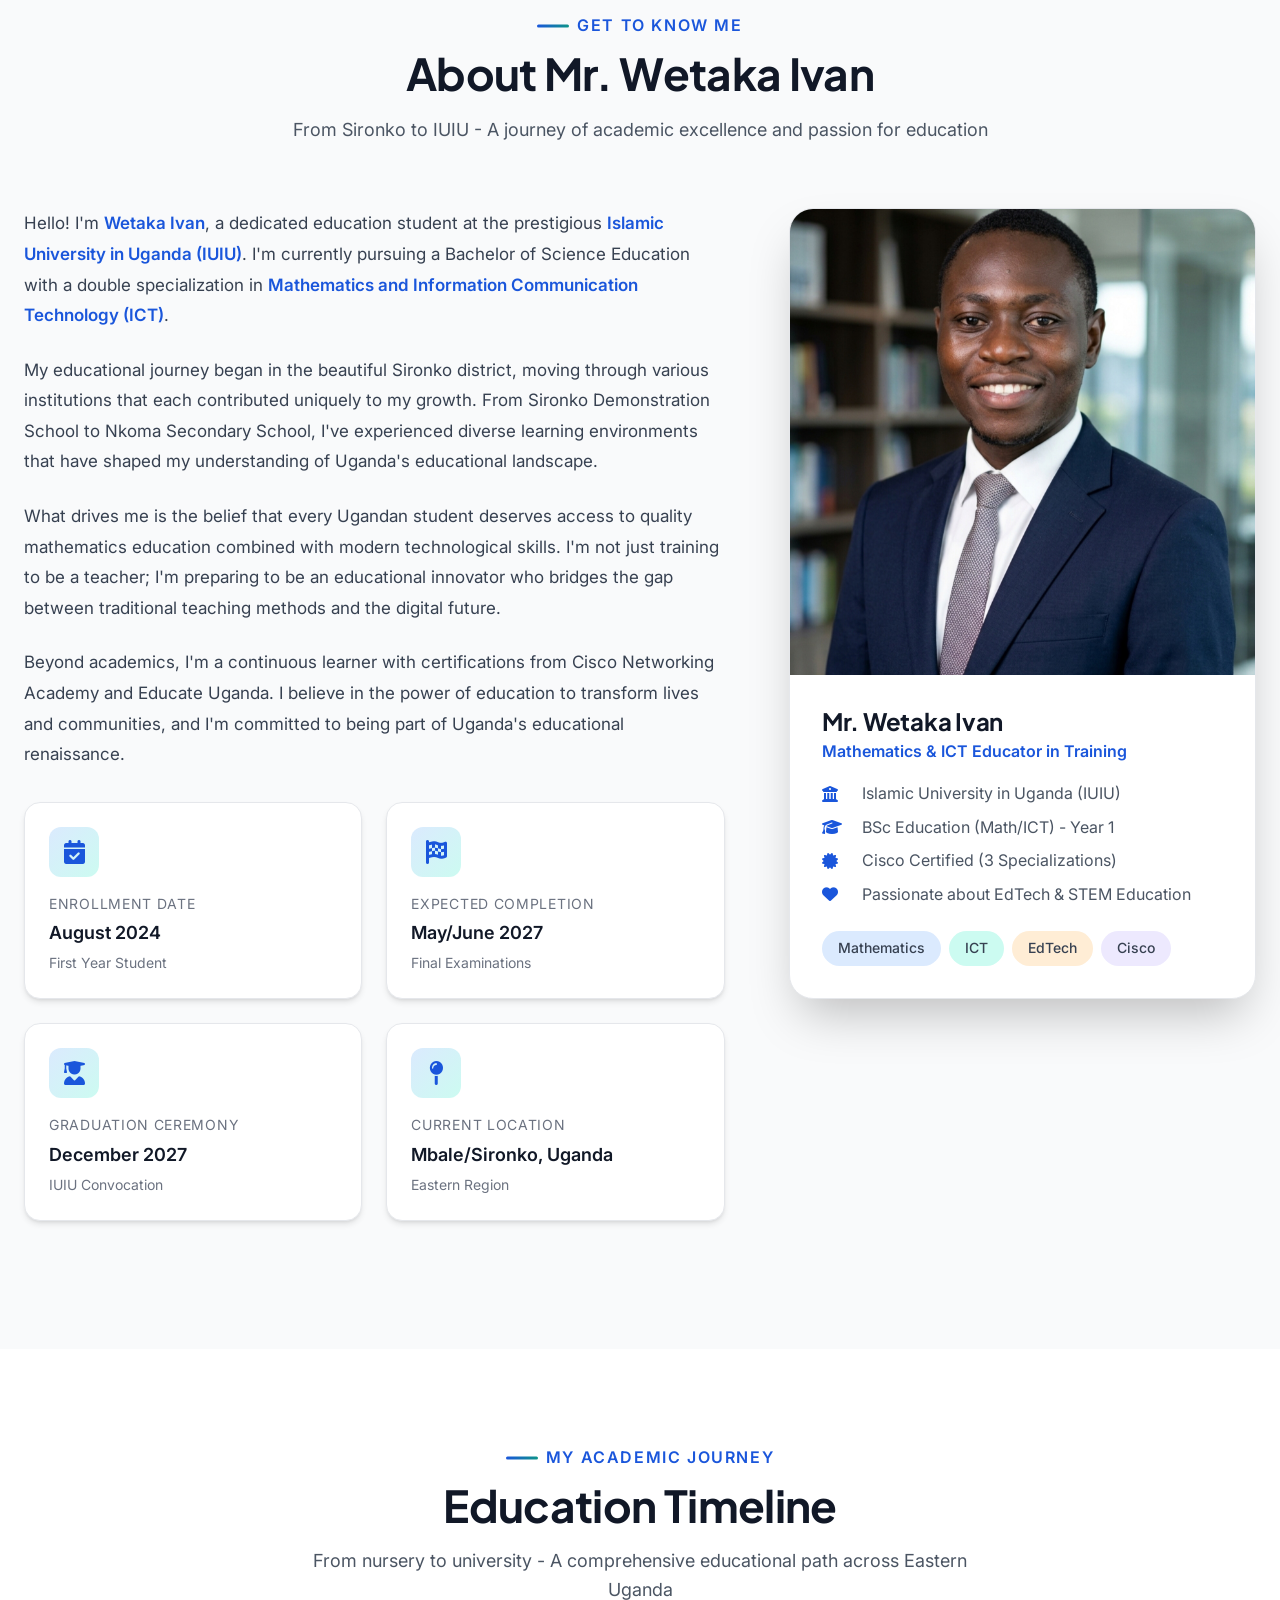
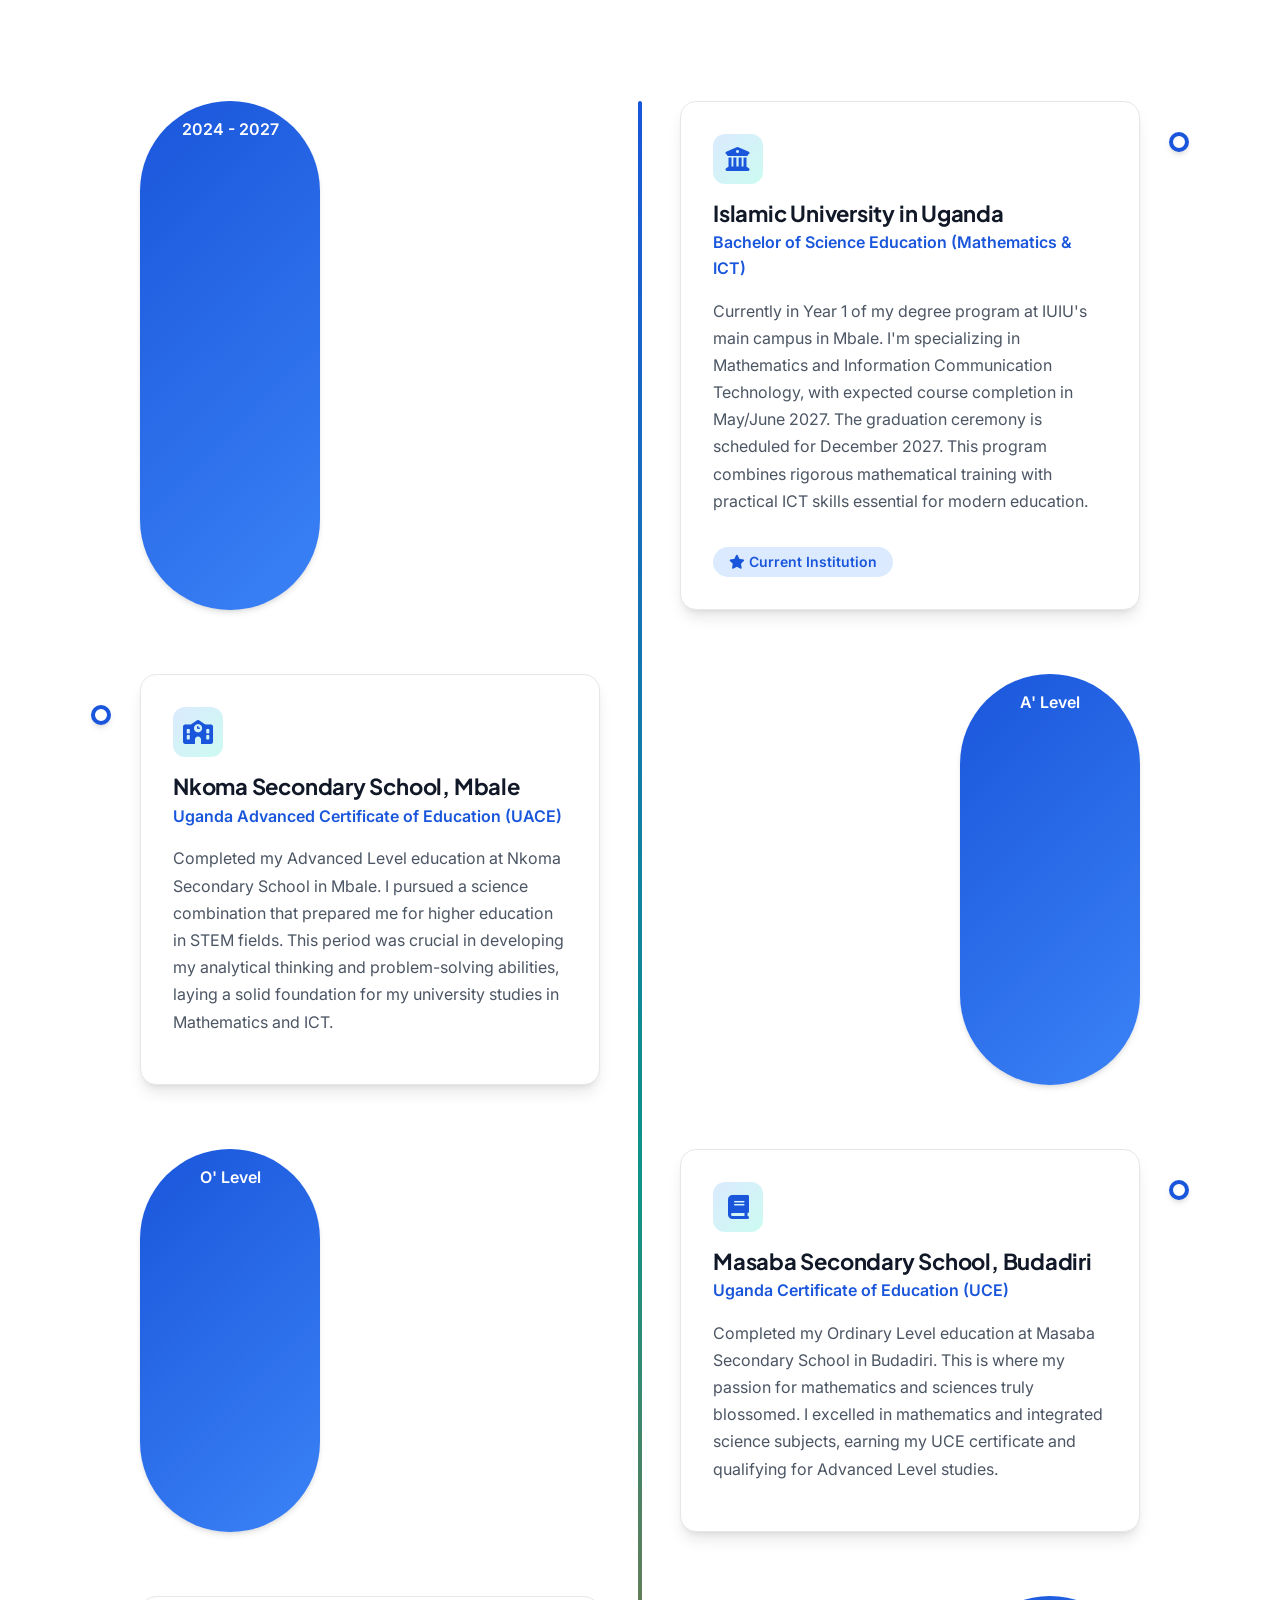
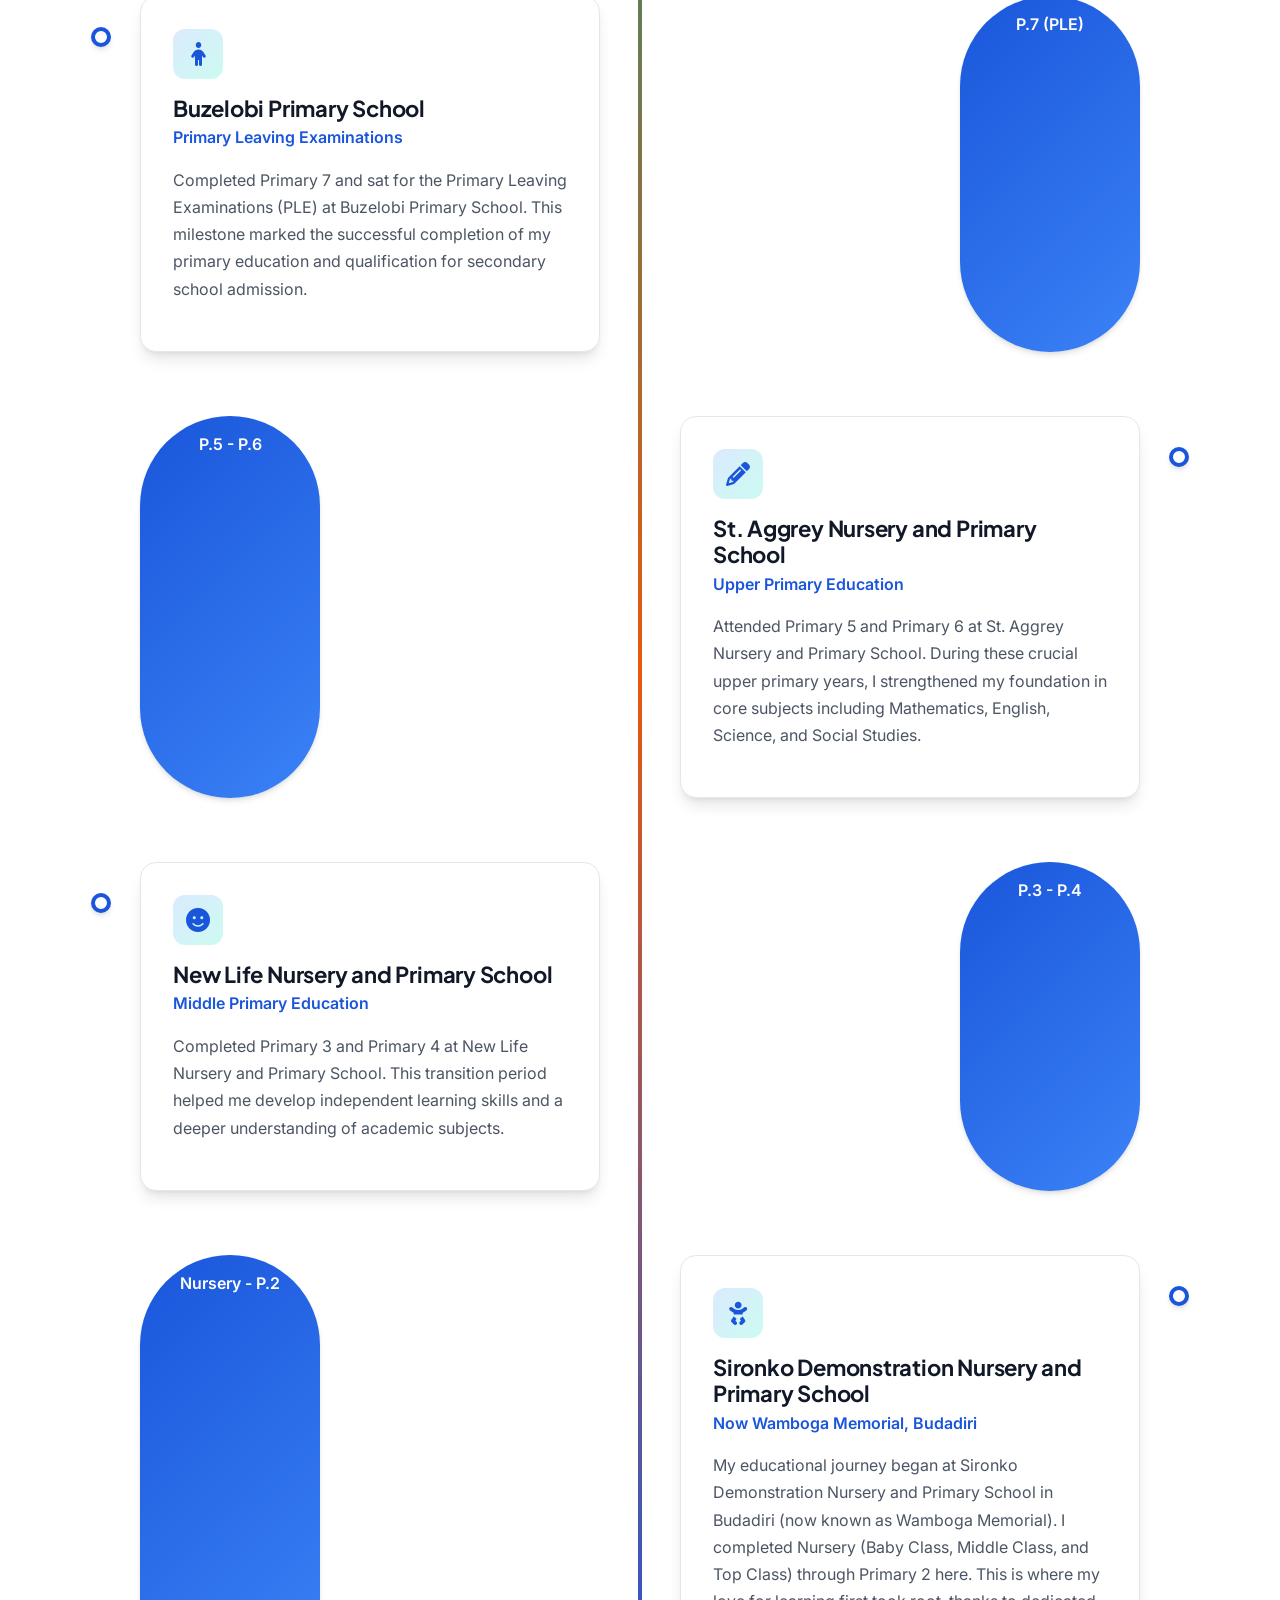
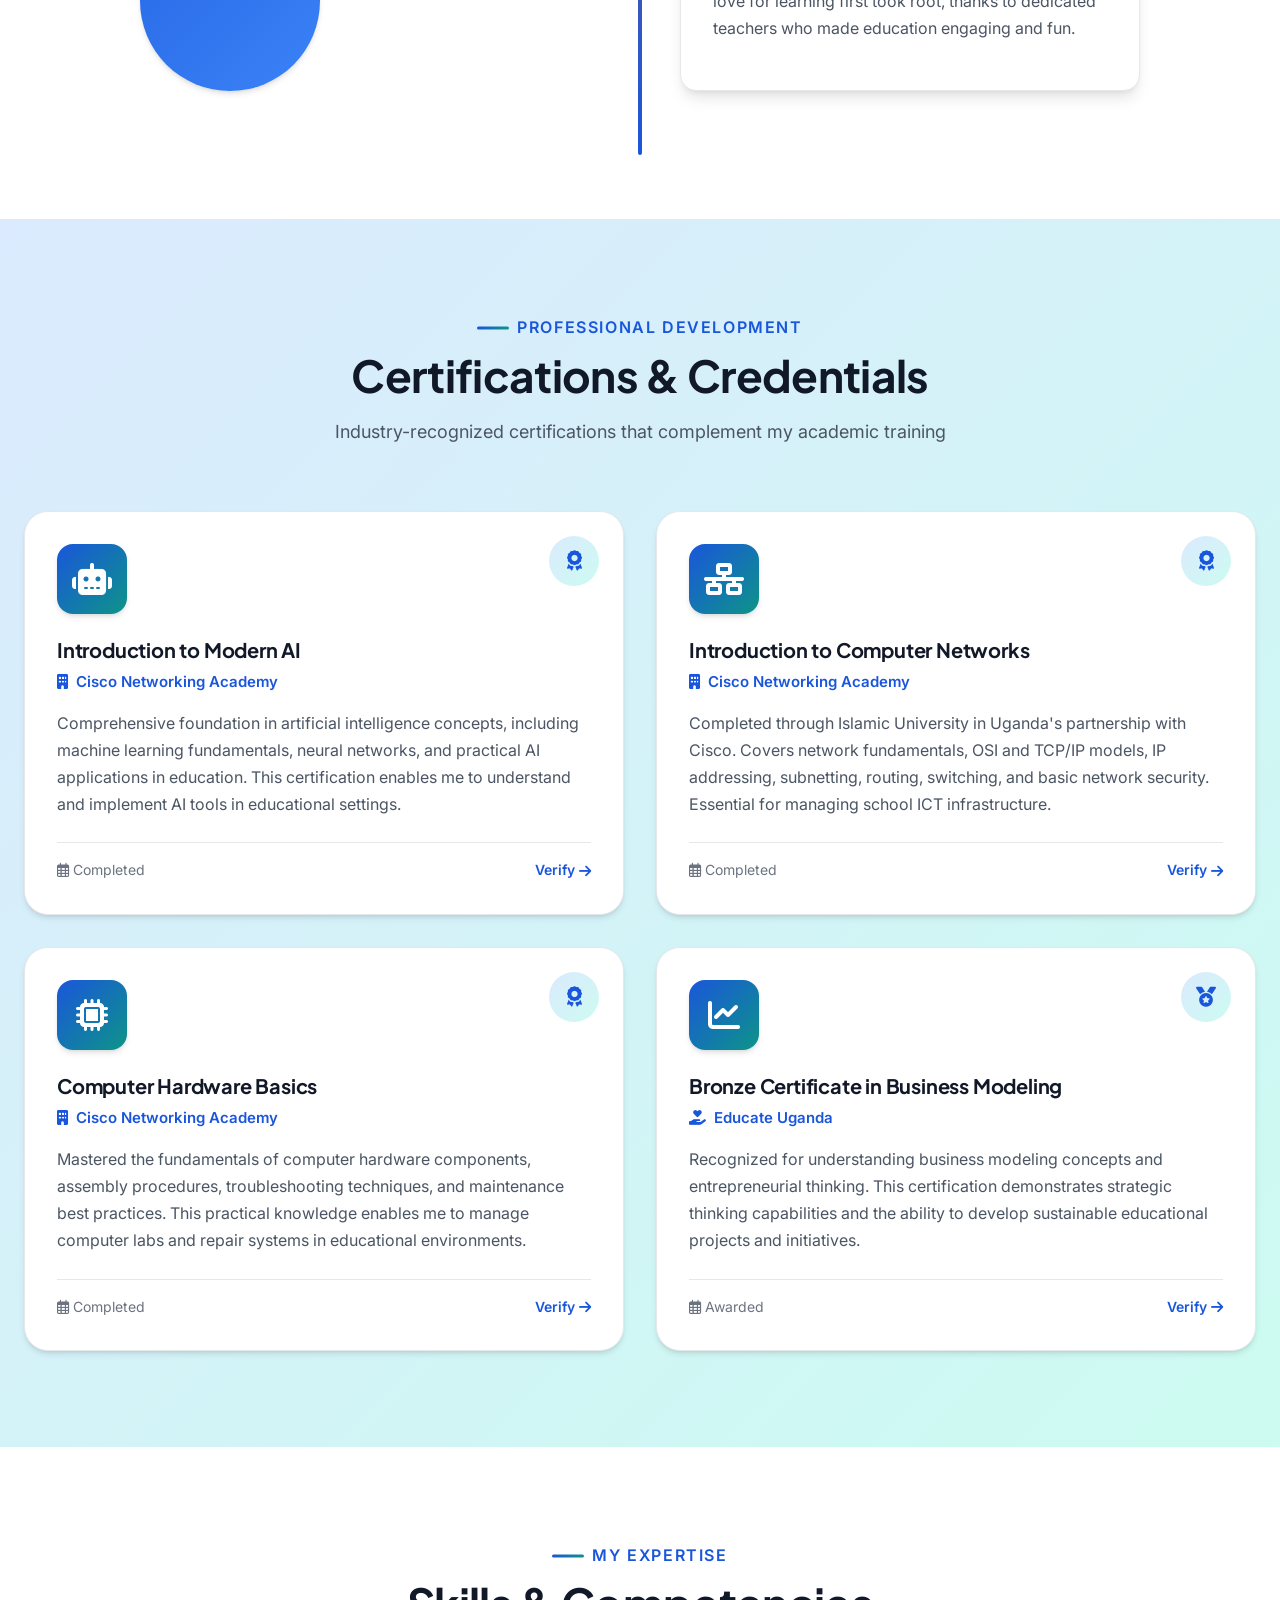
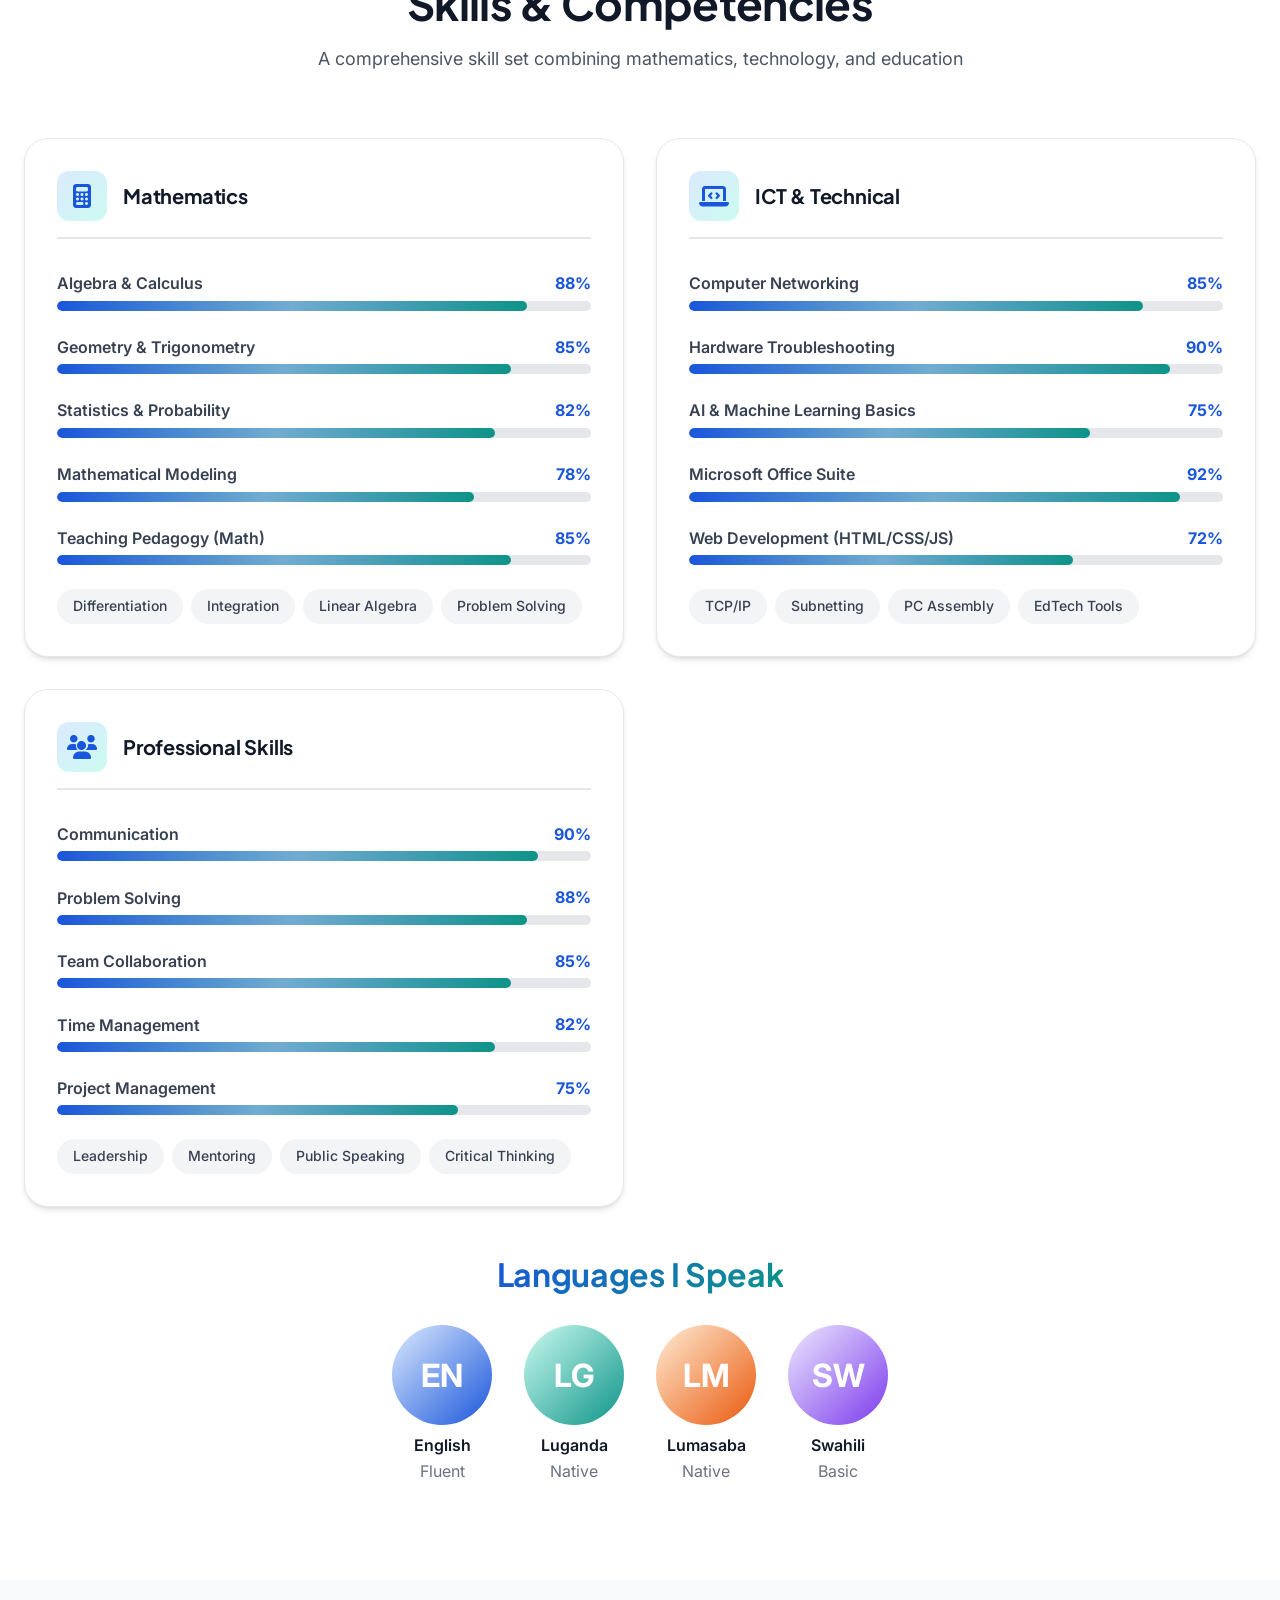
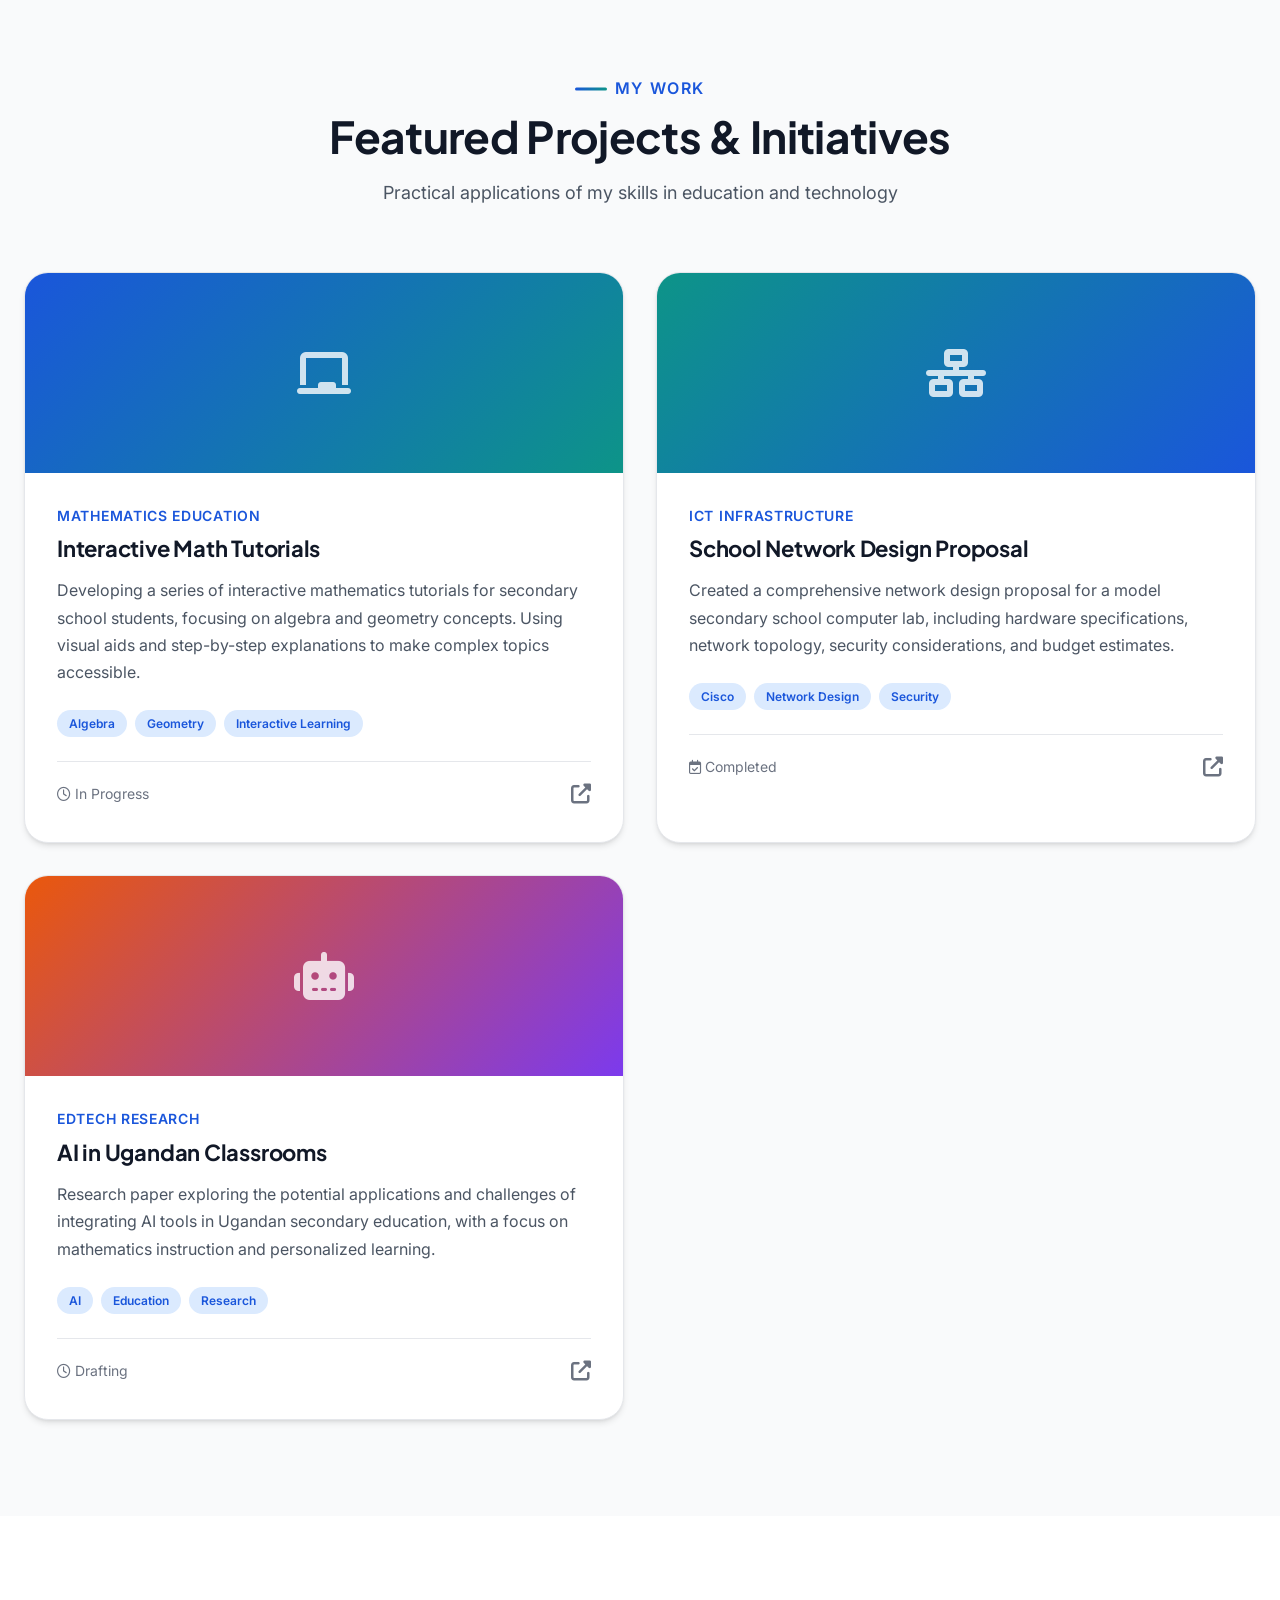
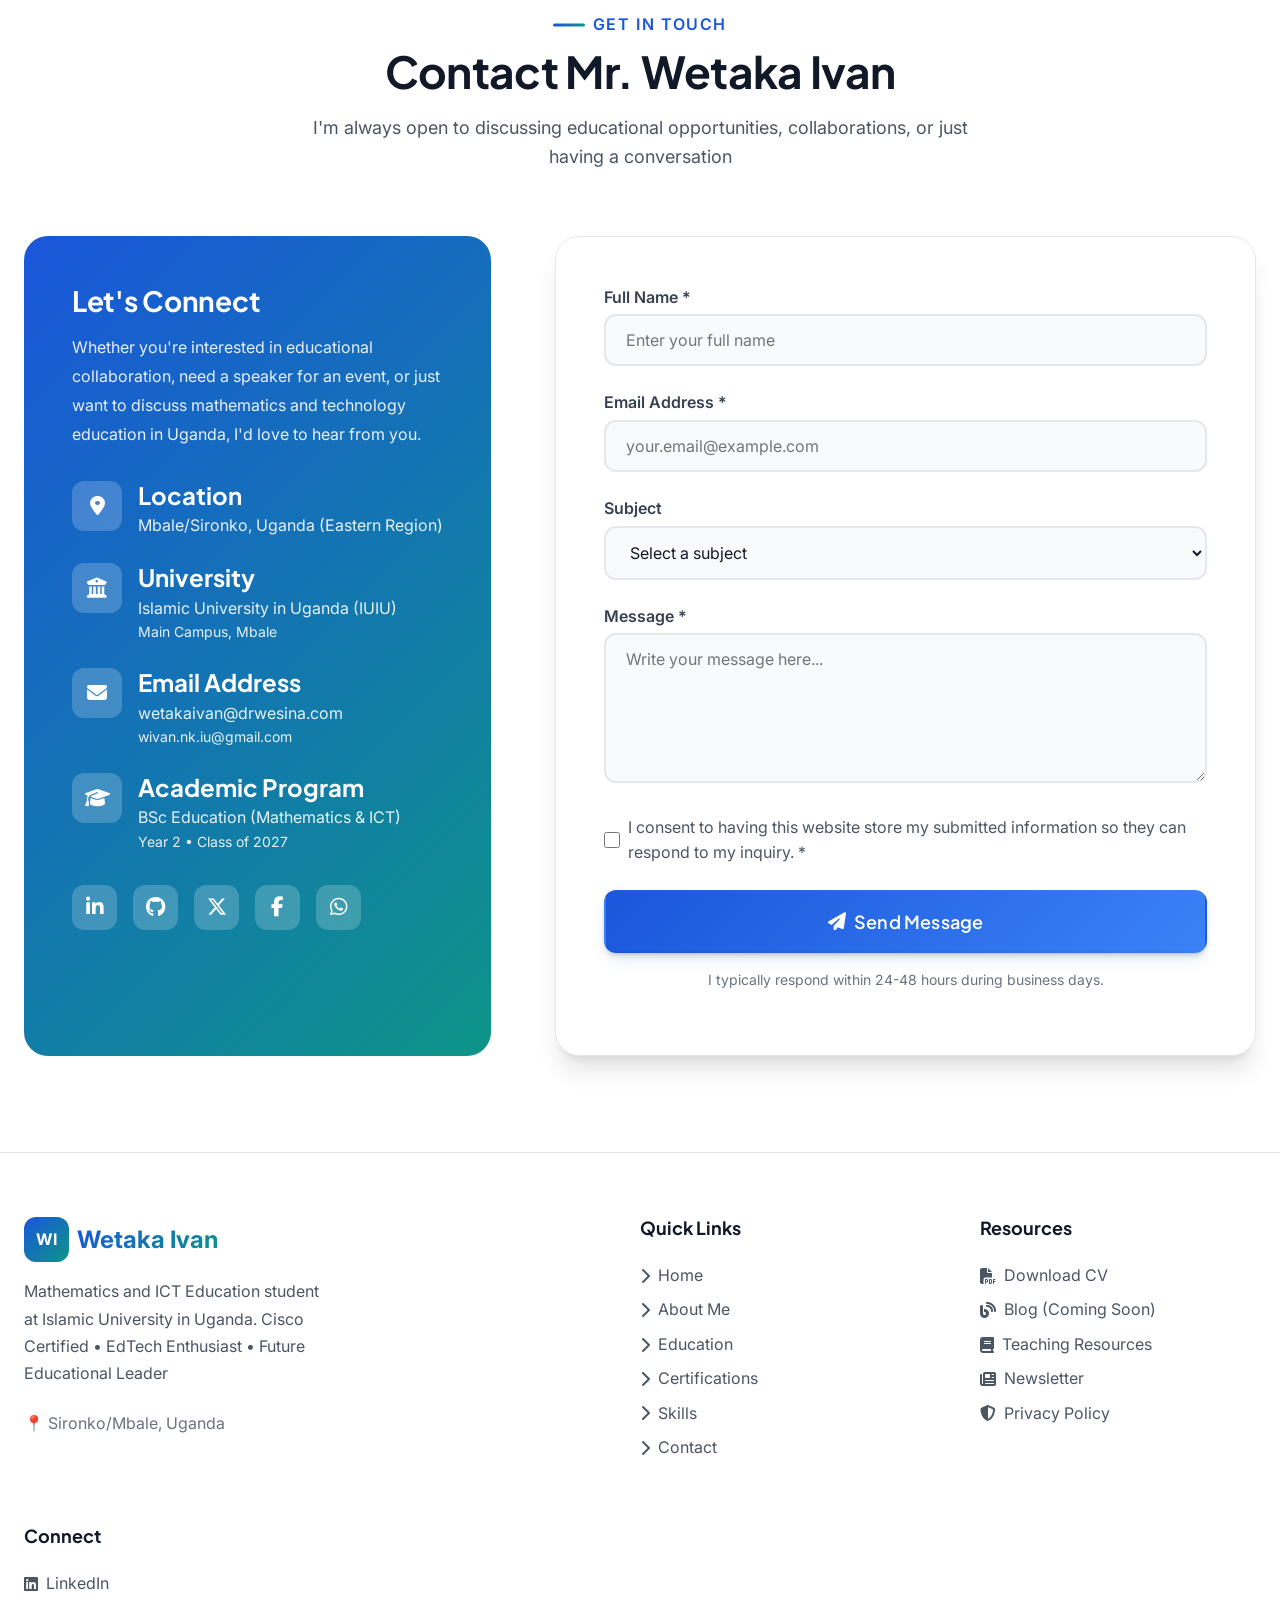
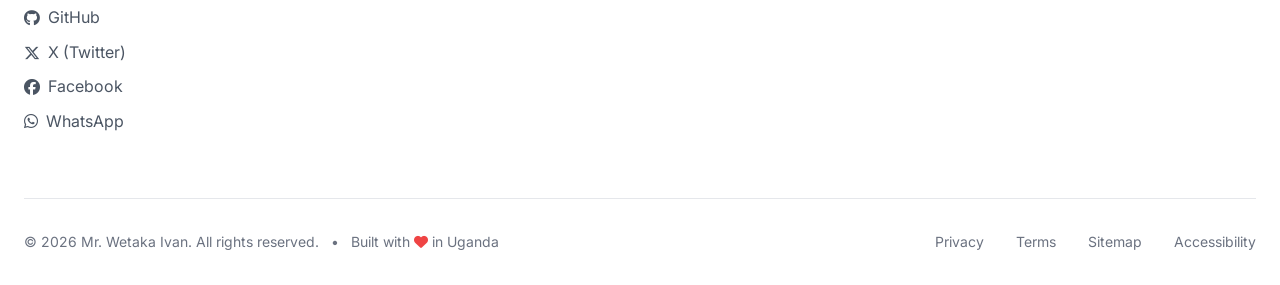
==== commit fed82100: "Update index.html" ====
--- a/index.html
+++ b/index.html
@@ -2273,12 +2273,12 @@
                     </div>
                     
                     <div class="hero-visual" data-aos="fade-left">
-    <img src="wetaka-ivan-hero.jpg" 
+    <img src="wetaka-ivan.jpg" 
          alt="Mr. Wetaka Ivan"
          style="width: 100%; max-width: 400px; border-radius: 20px; box-shadow: var(--shadow-xl);">
 </div>
                     <div class="floating-card floating-card-1">
-    <img src="wetaka-ivan-small.jpg" 
+    <img src="wetaka-ivan.jpg" 
          alt="Mr. Wetaka Ivan"
          style="width: 80px; height: 80px; border-radius: 50%; object-fit: cover;">
     <div style="font-weight: 700; color: var(--gray-900);">Mr. Wetaka Ivan</div>
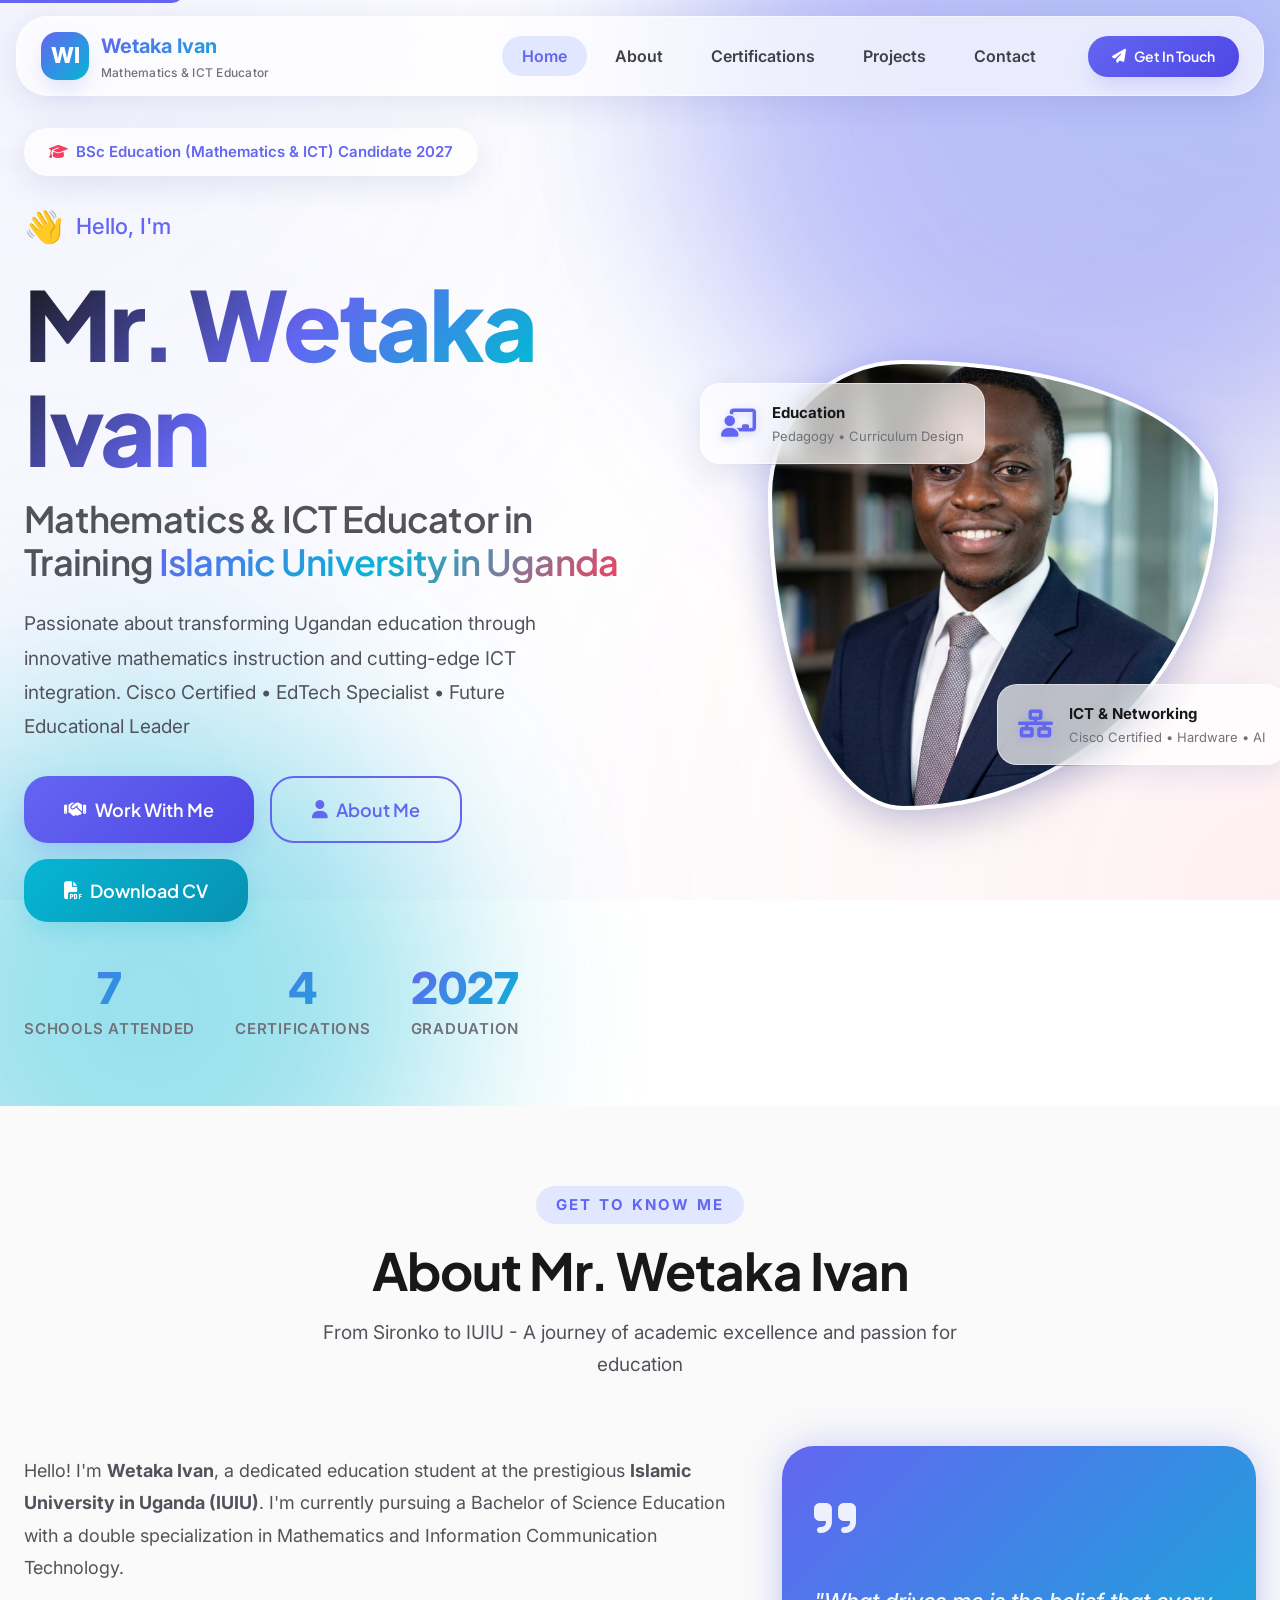
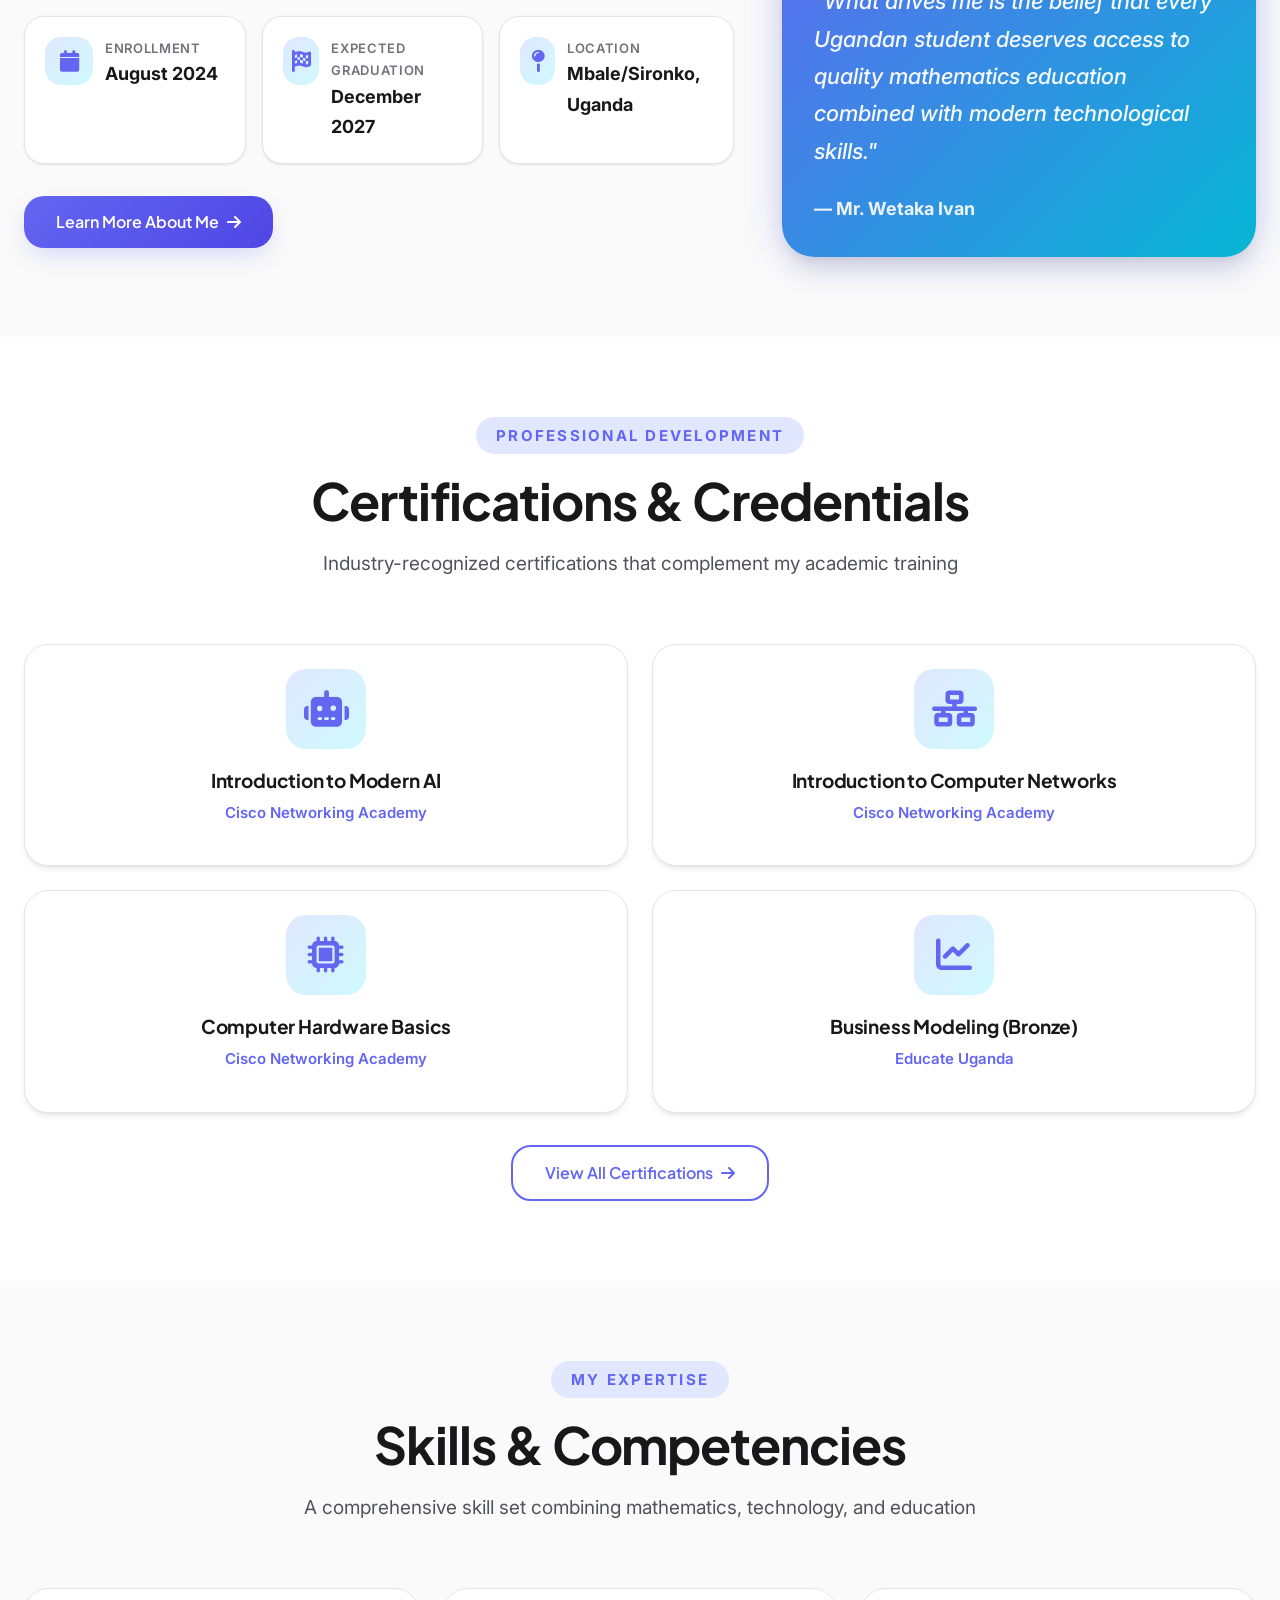
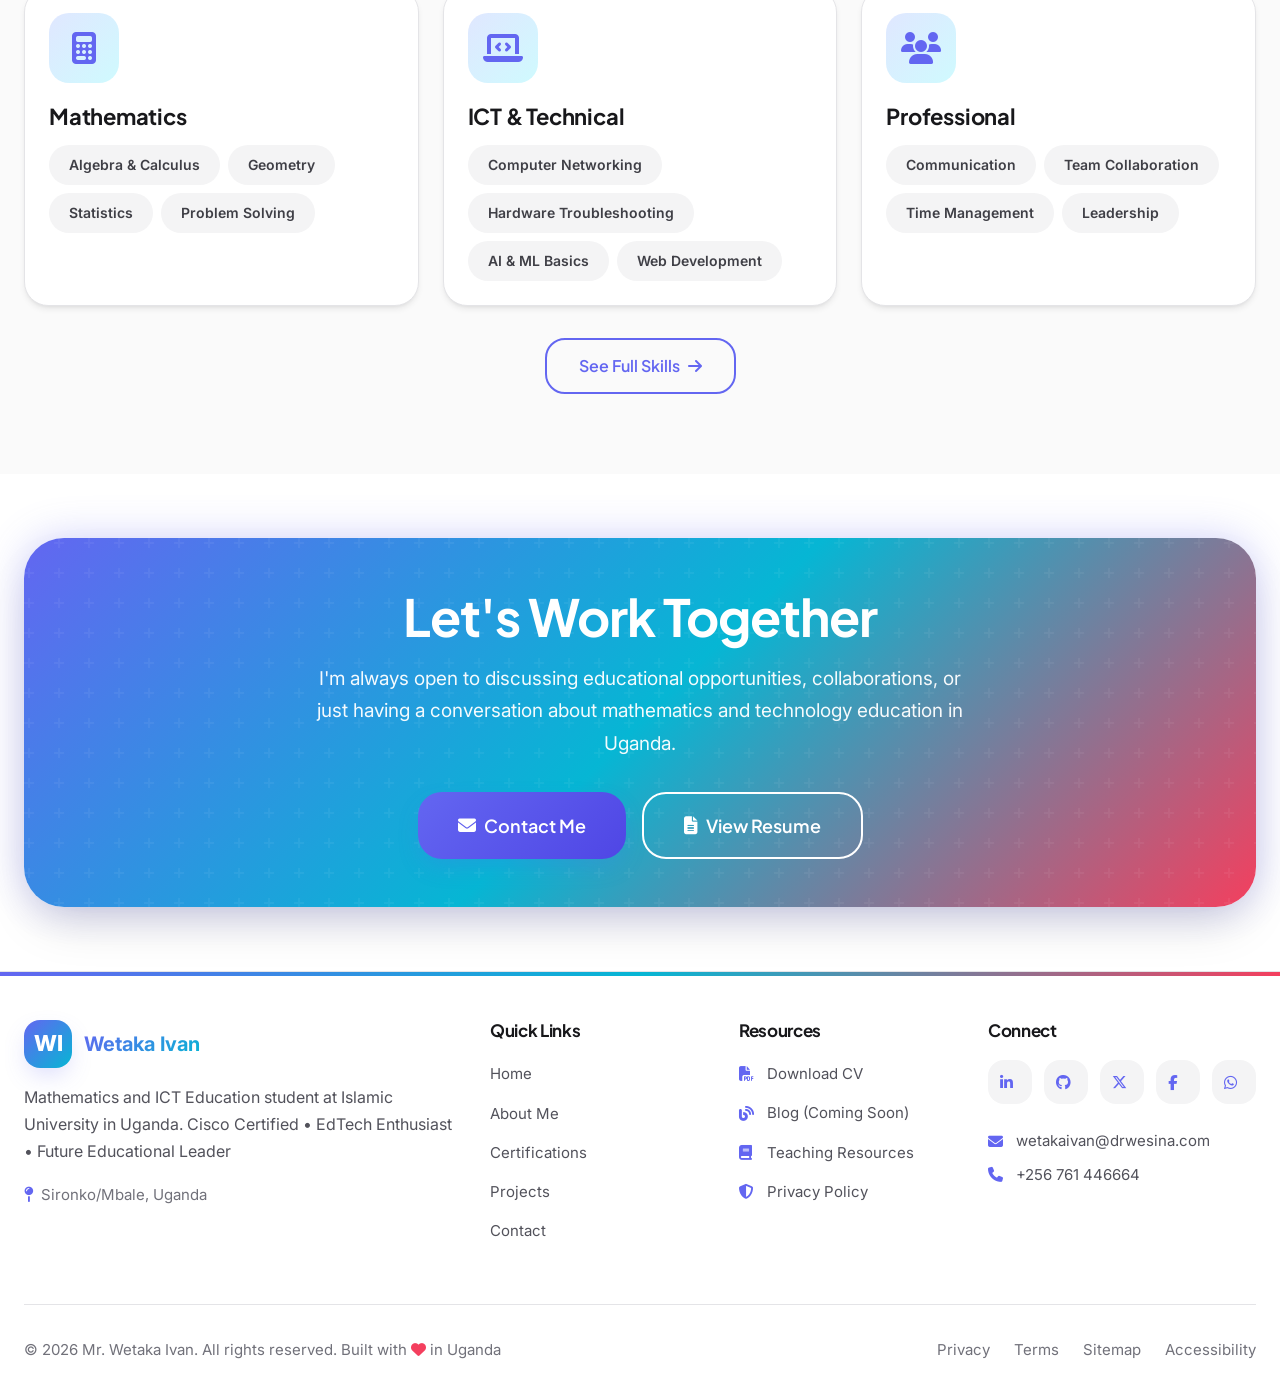
==== commit ae9ef69c: "Add files via upload" ====
--- a/index.html
+++ b/index.html
@@ -1,2229 +1,114 @@
 <!DOCTYPE html>
 <html lang="en">
 <head>
-    <!-- ============================================ -->
-    <!-- META TAGS FOR SEO OPTIMIZATION               -->
-    <!-- ============================================ -->
     <meta charset="UTF-8">
     <meta name="viewport" content="width=device-width, initial-scale=1.0, shrink-to-fit=no">
     <meta http-equiv="X-UA-Compatible" content="IE=edge">
     
     <!-- Primary Meta Tags -->
-    <title>Mr. Wetaka Ivan | Mathematics & ICT Educator | Uganda Education Specialist</title>
+    <title>Mr. Wetaka Ivan | Mathematics & ICT Educator | Uganda</title>
     <meta name="title" content="Mr. Wetaka Ivan | Mathematics & ICT Educator | Uganda Education Specialist">
-    <meta name="description" content="Mr. Wetaka Ivan - BSc Education (Mathematics & ICT) student at Islamic University in Uganda. Cisco Certified, Educator, and EdTech Specialist. Learn about my journey from Sironko to IUIU.">
-    <meta name="keywords" content="Wetaka Ivan, Mr. Wetaka Ivan, Mathematics Teacher Uganda, ICT Educator Uganda, Islamic University in Uganda, IUIU, Cisco Certified Uganda, Education Uganda, Mbale Educator, Budadiri, Sironko, Mathematics and ICT Teacher, Uganda Education Specialist, EdTech Uganda">
+    <meta name="description" content="Mr. Wetaka Ivan - BSc Education (Mathematics & ICT) student at Islamic University in Uganda. Cisco Certified, Educator, and EdTech Specialist.">
+    <meta name="keywords" content="Wetaka Ivan, Mathematics Teacher Uganda, ICT Educator Uganda, Islamic University in Uganda, IUIU, Cisco Certified, EdTech Uganda">
     <meta name="author" content="Mr. Wetaka Ivan">
-    <meta name="robots" content="index, follow, max-image-preview:large, max-snippet:-1, max-video-preview:-1">
-    <meta name="googlebot" content="index, follow">
-    <meta name="bingbot" content="index, follow">
-    <meta name="language" content="English">
-    <meta name="revisit-after" content="7 days">
-    <meta name="rating" content="General">
-    
-    <!-- Geographic Meta Tags -->
-    <meta name="geo.region" content="UG-E">
-    <meta name="geo.placename" content="Sironko, Uganda">
-    <meta name="geo.position" content="1.0645;34.1794">
-    <meta name="ICBM" content="1.0645, 34.1794">
-    
-    <!-- Open Graph / Facebook Meta Tags -->
+    <meta name="robots" content="index, follow">
+    
+    <!-- Open Graph -->
     <meta property="og:type" content="website">
     <meta property="og:url" content="https://wetaka-ivan.vercel.app/">
     <meta property="og:title" content="Mr. Wetaka Ivan | Mathematics & ICT Educator">
-    <meta property="og:description" content="BSc Education (Mathematics & ICT) student at Islamic University in Uganda. Cisco Certified. Building the future of Ugandan education through technology and mathematics.">
+    <meta property="og:description" content="BSc Education (Mathematics & ICT) student at Islamic University in Uganda. Cisco Certified.">
     <meta property="og:image" content="https://wetaka-ivan.vercel.app/og-image.jpg">
-    <meta property="og:image:width" content="1200">
-    <meta property="og:image:height" content="630">
-    <meta property="og:image:alt" content="Mr. Wetaka Ivan - Mathematics and ICT Educator">
-    <meta property="og:site_name" content="Mr. Wetaka Ivan">
-    <meta property="og:locale" content="en_UG">
-    
-    <!-- Twitter Meta Tags -->
+    
+    <!-- Twitter -->
     <meta name="twitter:card" content="summary_large_image">
-    <meta name="twitter:url" content="https://wetaka-ivan.vercel.app/">
     <meta name="twitter:title" content="Mr. Wetaka Ivan | Mathematics & ICT Educator">
-    <meta name="twitter:description" content="BSc Education (Mathematics & ICT) student at Islamic University in Uganda. Cisco Certified Educator and EdTech Specialist.">
-    <meta name="twitter:image" content="https://wetaka-ivan.vercel.app/og-image.jpg">
-    <meta name="twitter:creator" content="@wetakaivan">
-    <meta name="twitter:site" content="@wetakaivan">
-    
-    <!-- Schema.org structured data for Google -->
+    <meta name="twitter:description" content="BSc Education (Mathematics & ICT) student at Islamic University in Uganda.">
+    
+    <!-- Canonical -->
+    <link rel="canonical" href="https://wetaka-ivan.vercel.app/">
+    
+    <!-- Schema.org -->
     <script type="application/ld+json">
     {
         "@context": "https://schema.org",
         "@type": "Person",
         "name": "Mr. Wetaka Ivan",
-        "givenName": "Ivan",
-        "familyName": "Wetaka",
-        "honorificPrefix": "Mr.",
         "jobTitle": "Mathematics and ICT Educator",
-        "description": "Bachelor of Science Education student specializing in Mathematics and ICT at Islamic University in Uganda. Cisco certified with expertise in computer networking, hardware, and AI fundamentals.",
         "url": "https://wetaka-ivan.vercel.app/",
-        "image": "https://wetaka-ivan.vercel.app/profile-image.jpg",
-        "sameAs": [
-            "https://www.linkedin.com/in/wetaka-ivan",
-            "https://github.com/wetaka-ivan",
-            "https://twitter.com/wetakaivan"
-        ],
-        "alumniOf": [
-            {
-                "@type": "EducationalOrganization",
-                "name": "Islamic University in Uganda",
-                "description": "Pursuing BSc Education (Mathematics & ICT) - Expected Graduation December 2027"
-            },
-            {
-                "@type": "EducationalOrganization",
-                "name": "Nkoma Secondary School Mbale",
-                "description": "Uganda Advanced Certificate of Education (UACE)"
-            },
-            {
-                "@type": "EducationalOrganization",
-                "name": "Masaba Secondary School Budadiri",
-                "description": "Uganda Certificate of Education (UCE)"
-            }
-        ],
-        "hasCredential": [
-            {
-                "@type": "EducationalOccupationalCredential",
-                "name": "Introduction to Modern AI",
-                "recognizedBy": {
-                    "@type": "Organization",
-                    "name": "Cisco Networking Academy"
-                }
-            },
-            {
-                "@type": "EducationalOccupationalCredential",
-                "name": "Introduction to Computer Networks",
-                "recognizedBy": {
-                    "@type": "Organization",
-                    "name": "Cisco Networking Academy"
-                }
-            },
-            {
-                "@type": "EducationalOccupationalCredential",
-                "name": "Computer Hardware Basics",
-                "recognizedBy": {
-                    "@type": "Organization",
-                    "name": "Cisco Networking Academy"
-                }
-            },
-            {
-                "@type": "EducationalOccupationalCredential",
-                "name": "Bronze Certificate in Business Modeling",
-                "recognizedBy": {
-                    "@type": "Organization",
-                    "name": "Educate Uganda"
-                }
-            }
-        ],
-        "knowsAbout": [
-            "Mathematics Education",
-            "ICT Education",
-            "Computer Networking",
-            "Artificial Intelligence",
-            "Computer Hardware",
-            "Educational Technology",
-            "Curriculum Development",
-            "Business Modeling"
-        ],
-        "nationality": {
-            "@type": "Country",
-            "name": "Uganda"
+        "alumniOf": {
+            "@type": "EducationalOrganization",
+            "name": "Islamic University in Uganda"
         },
-        "address": {
-            "@type": "PostalAddress",
-            "addressLocality": "Mbale",
-            "addressCountry": "Uganda"
-        },
-        "worksFor": {
-            "@type": "EducationalOrganization",
-            "name": "Islamic University in Uganda",
-            "description": "Student Teacher - Mathematics and ICT Education"
-        }
+        "knowsAbout": ["Mathematics Education", "ICT Education", "Computer Networking", "Educational Technology"],
+        "nationality": { "@type": "Country", "name": "Uganda" }
     }
     </script>
     
-    <!-- BreadcrumbList Schema -->
-    <script type="application/ld+json">
-    {
-        "@context": "https://schema.org",
-        "@type": "BreadcrumbList",
-        "itemListElement": [
-            {
-                "@type": "ListItem",
-                "position": 1,
-                "name": "Home",
-                "item": "https://wetaka-ivan.vercel.app/"
-            },
-            {
-                "@type": "ListItem",
-                "position": 2,
-                "name": "About Mr. Wetaka Ivan",
-                "item": "https://wetaka-ivan.vercel.app/#about"
-            },
-            {
-                "@type": "ListItem",
-                "position": 3,
-                "name": "Education Journey",
-                "item": "https://wetaka-ivan.vercel.app/#education"
-            },
-            {
-                "@type": "ListItem",
-                "position": 4,
-                "name": "Certifications",
-                "item": "https://wetaka-ivan.vercel.app/#certifications"
-            }
-        ]
-    }
-    </script>
-    
-    <!-- WebSite Schema -->
-    <script type="application/ld+json">
-    {
-        "@context": "https://schema.org",
-        "@type": "WebSite",
-        "name": "Mr. Wetaka Ivan - Mathematics & ICT Educator",
-        "url": "https://wetaka-ivan.vercel.app/",
-        "description": "Official website of Mr. Wetaka Ivan, Mathematics and ICT Education student at Islamic University in Uganda. Cisco certified educator preparing to transform Ugandan education.",
-        "publisher": {
-            "@type": "Person",
-            "name": "Mr. Wetaka Ivan"
-        }
-    }
-    </script>
-
-    <!-- Canonical URL -->
-    <link rel="canonical" href="https://wetaka-ivan.vercel.app/">
-    
-    <!-- Favicon and App Icons -->
-    <link rel="icon" type="image/png" sizes="16x16" href="data:image/svg+xml,%3Csvg xmlns='http://www.w3.org/2000/svg' viewBox='0 0 100 100'%3E%3Crect width='100' height='100' rx='20' fill='%231a56db'/%3E%3Ctext x='50' y='68' font-size='50' text-anchor='middle' fill='white' font-family='Arial' font-weight='bold'%3EWI%3C/text%3E%3C/svg%3E">
-    <link rel="icon" type="image/png" sizes="32x32" href="data:image/svg+xml,%3Csvg xmlns='http://www.w3.org/2000/svg' viewBox='0 0 100 100'%3E%3Crect width='100' height='100' rx='20' fill='%231a56db'/%3E%3Ctext x='50' y='68' font-size='50' text-anchor='middle' fill='white' font-family='Arial' font-weight='bold'%3EWI%3C/text%3E%3C/svg%3E">
-    <link rel="apple-touch-icon" sizes="180x180" href="data:image/svg+xml,%3Csvg xmlns='http://www.w3.org/2000/svg' viewBox='0 0 100 100'%3E%3Crect width='100' height='100' rx='20' fill='%231a56db'/%3E%3Ctext x='50' y='68' font-size='50' text-anchor='middle' fill='white' font-family='Arial' font-weight='bold'%3EWI%3C/text%3E%3C/svg%3E">
-    <meta name="msapplication-TileColor" content="#1a56db">
-    <meta name="theme-color" content="#1a56db">
-    <meta name="apple-mobile-web-app-capable" content="yes">
-    <meta name="apple-mobile-web-app-status-bar-style" content="black-translucent">
-    
-    <!-- Preconnect to External Resources -->
+    <!-- Favicon -->
+    <link rel="icon" type="image/svg+xml" href="data:image/svg+xml,%3Csvg xmlns='http://www.w3.org/2000/svg' viewBox='0 0 100 100'%3E%3Crect width='100' height='100' rx='20' fill='%23256deb'/%3E%3Ctext x='50' y='68' font-size='50' text-anchor='middle' fill='white' font-family='Arial' font-weight='bold'%3EWI%3C/text%3E%3C/svg%3E">
+    
+    <!-- Fonts & Icons -->
     <link rel="preconnect" href="https://fonts.googleapis.com">
     <link rel="preconnect" href="https://fonts.gstatic.com" crossorigin>
-    <link rel="preconnect" href="https://cdnjs.cloudflare.com">
-    
-    <!-- Google Fonts - Multiple font families for rich typography -->
-    <link href="https://fonts.googleapis.com/css2?family=Inter:wght@100;200;300;400;500;600;700;800;900&family=Plus+Jakarta+Sans:wght@200;300;400;500;600;700;800&family=DM+Serif+Display:ital@0;1&family=JetBrains+Mono:wght@100;200;300;400;500;600;700;800&family=Quicksand:wght@300;400;500;600;700&family=Raleway:ital,wght@0,100;0,200;0,300;0,400;0,500;0,600;0,700;0,800;0,900;1,100;1,200;1,300;1,400;1,500;1,600;1,700;1,800;1,900&display=swap" rel="stylesheet">
-    
-    <!-- Font Awesome Icons -->
+    <link href="https://fonts.googleapis.com/css2?family=Inter:wght@300;400;500;600;700;800&family=Plus+Jakarta+Sans:wght@400;500;600;700;800&display=swap" rel="stylesheet">
     <link rel="stylesheet" href="https://cdnjs.cloudflare.com/ajax/libs/font-awesome/6.5.1/css/all.min.css">
-    
-    <!-- AOS Animation Library -->
     <link href="https://unpkg.com/aos@2.3.1/dist/aos.css" rel="stylesheet">
     
-    <!-- Swiper Carousel -->
-    <link rel="stylesheet" href="https://cdn.jsdelivr.net/npm/swiper@11/swiper-bundle.min.css">
-
-    <style>
-        /* ============================================ */
-        /* CSS RESET & GLOBAL VARIABLES                 */
-        /* ============================================ */
-        *,
-        *::before,
-        *::after {
-            margin: 0;
-            padding: 0;
-            box-sizing: border-box;
-        }
-
-        :root {
-            /* Light Theme Color Palette - Bright and Professional */
-            --primary-blue: #1a56db;
-            --primary-blue-light: #3b82f6;
-            --primary-blue-dark: #1e40af;
-            --primary-blue-soft: #dbeafe;
-            
-            --accent-teal: #0d9488;
-            --accent-teal-light: #14b8a6;
-            --accent-teal-soft: #ccfbf1;
-            
-            --accent-orange: #ea580c;
-            --accent-orange-light: #f97316;
-            --accent-orange-soft: #ffedd5;
-            
-            --accent-purple: #7c3aed;
-            --accent-purple-light: #8b5cf6;
-            --accent-purple-soft: #ede9fe;
-            
-            /* Neutral Colors */
-            --white: #ffffff;
-            --gray-50: #f9fafb;
-            --gray-100: #f3f4f6;
-            --gray-200: #e5e7eb;
-            --gray-300: #d1d5db;
-            --gray-400: #9ca3af;
-            --gray-500: #6b7280;
-            --gray-600: #4b5563;
-            --gray-700: #374151;
-            --gray-800: #1f2937;
-            --gray-900: #111827;
-            
-            /* Text Colors */
-            --text-primary: var(--gray-900);
-            --text-secondary: var(--gray-700);
-            --text-tertiary: var(--gray-500);
-            --text-inverse: var(--white);
-            
-            /* Background Colors */
-            --bg-primary: var(--white);
-            --bg-secondary: var(--gray-50);
-            --bg-tertiary: var(--gray-100);
-            --bg-accent: var(--primary-blue-soft);
-            
-            /* Border Colors */
-            --border-light: var(--gray-200);
-            --border-medium: var(--gray-300);
-            --border-accent: var(--primary-blue-light);
-            
-            /* Shadows */
-            --shadow-xs: 0 1px 2px 0 rgb(0 0 0 / 0.05);
-            --shadow-sm: 0 1px 3px 0 rgb(0 0 0 / 0.1), 0 1px 2px -1px rgb(0 0 0 / 0.1);
-            --shadow-md: 0 4px 6px -1px rgb(0 0 0 / 0.1), 0 2px 4px -2px rgb(0 0 0 / 0.1);
-            --shadow-lg: 0 10px 15px -3px rgb(0 0 0 / 0.1), 0 4px 6px -4px rgb(0 0 0 / 0.1);
-            --shadow-xl: 0 20px 25px -5px rgb(0 0 0 / 0.1), 0 8px 10px -6px rgb(0 0 0 / 0.1);
-            --shadow-2xl: 0 25px 50px -12px rgb(0 0 0 / 0.25);
-            --shadow-colored: 0 10px 15px -3px rgba(26, 86, 219, 0.1), 0 4px 6px -4px rgba(26, 86, 219, 0.1);
-            
-            /* Transitions */
-            --transition-fast: 150ms cubic-bezier(0.4, 0, 0.2, 1);
-            --transition-base: 250ms cubic-bezier(0.4, 0, 0.2, 1);
-            --transition-slow: 350ms cubic-bezier(0.4, 0, 0.2, 1);
-            --transition-bounce: 300ms cubic-bezier(0.68, -0.55, 0.265, 1.55);
-            
-            /* Spacing */
-            --spacing-xs: 0.25rem;
-            --spacing-sm: 0.5rem;
-            --spacing-md: 1rem;
-            --spacing-lg: 1.5rem;
-            --spacing-xl: 2rem;
-            --spacing-2xl: 3rem;
-            --spacing-3xl: 4rem;
-            --spacing-4xl: 6rem;
-            
-            /* Border Radius */
-            --radius-sm: 0.375rem;
-            --radius-md: 0.5rem;
-            --radius-lg: 0.75rem;
-            --radius-xl: 1rem;
-            --radius-2xl: 1.5rem;
-            --radius-3xl: 2rem;
-            --radius-full: 9999px;
-            
-            /* Container Widths */
-            --container-sm: 640px;
-            --container-md: 768px;
-            --container-lg: 1024px;
-            --container-xl: 1280px;
-            --container-2xl: 1536px;
-        }
-
-        html {
-            scroll-behavior: smooth;
-            scroll-padding-top: 5rem;
-            font-size: 16px;
-            -webkit-text-size-adjust: 100%;
-            text-size-adjust: 100%;
-        }
-
-        body {
-            font-family: 'Inter', -apple-system, BlinkMacSystemFont, 'Segoe UI', Roboto, Oxygen, Ubuntu, Cantarell, sans-serif;
-            background-color: var(--bg-primary);
-            color: var(--text-primary);
-            line-height: 1.6;
-            overflow-x: hidden;
-            min-height: 100vh;
-            position: relative;
-        }
-
-        /* ============================================ */
-        /* CUSTOM SCROLLBAR                             */
-        /* ============================================ */
-        ::-webkit-scrollbar {
-            width: 12px;
-            height: 12px;
-        }
-
-        ::-webkit-scrollbar-track {
-            background: var(--gray-100);
-            border-radius: var(--radius-full);
-        }
-
-        ::-webkit-scrollbar-thumb {
-            background: linear-gradient(135deg, var(--primary-blue), var(--primary-blue-light));
-            border-radius: var(--radius-full);
-            border: 3px solid var(--gray-100);
-        }
-
-        ::-webkit-scrollbar-thumb:hover {
-            background: linear-gradient(135deg, var(--primary-blue-dark), var(--primary-blue));
-        }
-
-        /* ============================================ */
-        /* TYPOGRAPHY SCALE                             */
-        /* ============================================ */
-        h1, h2, h3, h4, h5, h6 {
-            font-family: 'Plus Jakarta Sans', sans-serif;
-            font-weight: 700;
-            line-height: 1.2;
-            color: var(--gray-900);
-        }
-
-        h1 {
-            font-size: clamp(2.5rem, 6vw, 4.5rem);
-            letter-spacing: -0.02em;
-        }
-
-        h2 {
-            font-size: clamp(2rem, 4vw, 3rem);
-            letter-spacing: -0.015em;
-        }
-
-        h3 {
-            font-size: clamp(1.5rem, 3vw, 2rem);
-            letter-spacing: -0.01em;
-        }
-
-        h4 {
-            font-size: clamp(1.25rem, 2vw, 1.5rem);
-        }
-
-        h5 {
-            font-size: clamp(1.125rem, 1.5vw, 1.25rem);
-        }
-
-        h6 {
-            font-size: 1rem;
-            text-transform: uppercase;
-            letter-spacing: 0.05em;
-        }
-
-        p {
-            color: var(--text-secondary);
-            margin-bottom: var(--spacing-md);
-        }
-
-        .lead {
-            font-size: 1.25rem;
-            font-weight: 300;
-            color: var(--gray-700);
-        }
-
-        .text-gradient {
-            background: linear-gradient(135deg, var(--primary-blue) 0%, var(--accent-teal) 100%);
-            -webkit-background-clip: text;
-            -webkit-text-fill-color: transparent;
-            background-clip: text;
-        }
-
-        .text-gradient-orange {
-            background: linear-gradient(135deg, var(--accent-orange) 0%, var(--primary-blue) 100%);
-            -webkit-background-clip: text;
-            -webkit-text-fill-color: transparent;
-            background-clip: text;
-        }
-
-        .text-gradient-purple {
-            background: linear-gradient(135deg, var(--accent-purple) 0%, var(--primary-blue) 100%);
-            -webkit-background-clip: text;
-            -webkit-text-fill-color: transparent;
-            background-clip: text;
-        }
-
-        /* ============================================ */
-        /* UTILITY CLASSES                              */
-        /* ============================================ */
-        .container {
-            width: 100%;
-            max-width: var(--container-xl);
-            margin-left: auto;
-            margin-right: auto;
-            padding-left: var(--spacing-lg);
-            padding-right: var(--spacing-lg);
-        }
-
-        .container-fluid {
-            width: 100%;
-            max-width: var(--container-2xl);
-            margin-left: auto;
-            margin-right: auto;
-            padding-left: var(--spacing-xl);
-            padding-right: var(--spacing-xl);
-        }
-
-        .section {
-            padding: var(--spacing-4xl) 0;
-            position: relative;
-        }
-
-        .section-sm {
-            padding: var(--spacing-3xl) 0;
-        }
-
-        .section-lg {
-            padding: calc(var(--spacing-4xl) * 1.5) 0;
-        }
-
-        .bg-white { background-color: var(--white); }
-        .bg-gray-50 { background-color: var(--gray-50); }
-        .bg-gray-100 { background-color: var(--gray-100); }
-        .bg-primary-soft { background-color: var(--primary-blue-soft); }
-        .bg-teal-soft { background-color: var(--accent-teal-soft); }
-        .bg-orange-soft { background-color: var(--accent-orange-soft); }
-        .bg-purple-soft { background-color: var(--accent-purple-soft); }
-        .bg-gradient-blue { background: linear-gradient(135deg, var(--primary-blue-soft) 0%, var(--accent-teal-soft) 100%); }
-        .bg-gradient-warm { background: linear-gradient(135deg, var(--accent-orange-soft) 0%, var(--primary-blue-soft) 100%); }
-
-        .text-primary { color: var(--primary-blue); }
-        .text-teal { color: var(--accent-teal); }
-        .text-orange { color: var(--accent-orange); }
-        .text-purple { color: var(--accent-purple); }
-        .text-gray { color: var(--gray-600); }
-
-        .text-center { text-align: center; }
-        .text-left { text-align: left; }
-        .text-right { text-align: right; }
-
-        .font-light { font-weight: 300; }
-        .font-normal { font-weight: 400; }
-        .font-medium { font-weight: 500; }
-        .font-semibold { font-weight: 600; }
-        .font-bold { font-weight: 700; }
-        .font-extrabold { font-weight: 800; }
-
-        /* ============================================ */
-        /* BUTTONS                                      */
-        /* ============================================ */
-        .btn {
-            display: inline-flex;
-            align-items: center;
-            justify-content: center;
-            gap: var(--spacing-sm);
-            padding: 0.75rem 1.75rem;
-            font-size: 1rem;
-            font-weight: 600;
-            line-height: 1.5;
-            text-decoration: none;
-            border-radius: var(--radius-lg);
-            transition: all var(--transition-base);
-            cursor: pointer;
-            border: 2px solid transparent;
-            position: relative;
-            overflow: hidden;
-            white-space: nowrap;
-            font-family: 'Plus Jakarta Sans', sans-serif;
-            letter-spacing: 0.01em;
-        }
-
-        .btn::before {
-            content: '';
-            position: absolute;
-            top: 50%;
-            left: 50%;
-            width: 0;
-            height: 0;
-            border-radius: 50%;
-            background: rgba(255, 255, 255, 0.3);
-            transform: translate(-50%, -50%);
-            transition: width 0.6s, height 0.6s;
-        }
-
-        .btn:hover::before {
-            width: 300px;
-            height: 300px;
-        }
-
-        .btn-primary {
-            background: linear-gradient(135deg, var(--primary-blue) 0%, var(--primary-blue-light) 100%);
-            color: var(--white);
-            box-shadow: var(--shadow-md), var(--shadow-colored);
-        }
-
-        .btn-primary:hover {
-            transform: translateY(-3px);
-            box-shadow: var(--shadow-xl), var(--shadow-colored);
-        }
-
-        .btn-secondary {
-            background: var(--white);
-            color: var(--primary-blue);
-            border-color: var(--primary-blue);
-        }
-
-        .btn-secondary:hover {
-            background: var(--primary-blue);
-            color: var(--white);
-            transform: translateY(-3px);
-            box-shadow: var(--shadow-lg);
-        }
-
-        .btn-outline {
-            background: transparent;
-            color: var(--primary-blue);
-            border-color: var(--primary-blue);
-        }
-
-        .btn-outline:hover {
-            background: var(--primary-blue);
-            color: var(--white);
-        }
-
-        .btn-teal {
-            background: linear-gradient(135deg, var(--accent-teal) 0%, var(--accent-teal-light) 100%);
-            color: var(--white);
-            box-shadow: var(--shadow-md);
-        }
-
-        .btn-teal:hover {
-            transform: translateY(-3px);
-            box-shadow: var(--shadow-xl);
-        }
-
-        .btn-lg {
-            padding: 1rem 2.5rem;
-            font-size: 1.125rem;
-        }
-
-        .btn-sm {
-            padding: 0.5rem 1.25rem;
-            font-size: 0.875rem;
-        }
-
-        .btn-block {
-            width: 100%;
-            display: flex;
-        }
-
-        .btn-icon {
-            padding: 0.75rem;
-            border-radius: var(--radius-full);
-        }
-
-        /* ============================================ */
-        /* NAVIGATION                                   */
-        /* ============================================ */
-        .navbar {
-            position: fixed;
-            top: 0;
-            left: 0;
-            right: 0;
-            width: 100%;
-            z-index: 1000;
-            transition: all var(--transition-base);
-            background: rgba(255, 255, 255, 0.95);
-            backdrop-filter: blur(10px);
-            -webkit-backdrop-filter: blur(10px);
-            border-bottom: 1px solid var(--border-light);
-        }
-
-        .navbar.scrolled {
-            box-shadow: var(--shadow-lg);
-            background: rgba(255, 255, 255, 0.98);
-        }
-
-        .navbar-container {
-            display: flex;
-            align-items: center;
-            justify-content: space-between;
-            padding: 1rem var(--spacing-xl);
-            max-width: var(--container-2xl);
-            margin: 0 auto;
-        }
-
-        .navbar-brand {
-            display: flex;
-            align-items: center;
-            gap: var(--spacing-sm);
-            text-decoration: none;
-            font-family: 'Plus Jakarta Sans', sans-serif;
-        }
-
-        .brand-logo {
-            width: 45px;
-            height: 45px;
-            background: linear-gradient(135deg, var(--primary-blue) 0%, var(--accent-teal) 100%);
-            border-radius: var(--radius-lg);
-            display: flex;
-            align-items: center;
-            justify-content: center;
-            color: var(--white);
-            font-weight: 700;
-            font-size: 1.25rem;
-            box-shadow: var(--shadow-md);
-        }
-
-        .brand-text {
-            font-size: 1.5rem;
-            font-weight: 700;
-            background: linear-gradient(135deg, var(--primary-blue) 0%, var(--accent-teal) 100%);
-            -webkit-background-clip: text;
-            -webkit-text-fill-color: transparent;
-            background-clip: text;
-        }
-
-        .brand-subtext {
-            font-size: 0.75rem;
-            color: var(--gray-500);
-            margin-top: -0.25rem;
-        }
-
-        .navbar-menu {
-            display: flex;
-            align-items: center;
-            gap: 2.5rem;
-        }
-
-        .navbar-nav {
-            display: flex;
-            list-style: none;
-            gap: 2rem;
-        }
-
-        .nav-item {
-            position: relative;
-        }
-
-        .nav-link {
-            text-decoration: none;
-            color: var(--gray-700);
-            font-weight: 500;
-            font-size: 1rem;
-            transition: color var(--transition-fast);
-            padding: 0.5rem 0;
-            display: flex;
-            align-items: center;
-            gap: var(--spacing-xs);
-            font-family: 'Plus Jakarta Sans', sans-serif;
-        }
-
-        .nav-link:hover {
-            color: var(--primary-blue);
-        }
-
-        .nav-link.active {
-            color: var(--primary-blue);
-        }
-
-        .nav-link.active::after {
-            content: '';
-            position: absolute;
-            bottom: -2px;
-            left: 0;
-            width: 100%;
-            height: 3px;
-            background: linear-gradient(90deg, var(--primary-blue), var(--accent-teal));
-            border-radius: var(--radius-full);
-        }
-
-        .nav-number {
-            color: var(--primary-blue);
-            font-size: 0.875rem;
-            font-weight: 600;
-        }
-
-        .navbar-toggle {
-            display: none;
-            background: none;
-            border: none;
-            cursor: pointer;
-            padding: var(--spacing-sm);
-        }
-
-        .navbar-toggle span {
-            display: block;
-            width: 25px;
-            height: 2px;
-            background: var(--gray-700);
-            margin: 5px 0;
-            transition: all var(--transition-base);
-            border-radius: var(--radius-full);
-        }
-
-        /* ============================================ */
-        /* HERO SECTION                                 */
-        /* ============================================ */
-        .hero {
-            min-height: 100vh;
-            display: flex;
-            align-items: center;
-            position: relative;
-            overflow: hidden;
-            padding-top: 5rem;
-            background: linear-gradient(135deg, var(--white) 0%, var(--primary-blue-soft) 50%, var(--accent-teal-soft) 100%);
-        }
-
-        .hero-pattern {
-            position: absolute;
-            top: 0;
-            left: 0;
-            right: 0;
-            bottom: 0;
-            background-image: url("data:image/svg+xml,%3Csvg width='60' height='60' viewBox='0 0 60 60' xmlns='http://www.w3.org/2000/svg'%3E%3Cg fill='none' fill-rule='evenodd'%3E%3Cg fill='%231a56db' fill-opacity='0.05'%3E%3Cpath d='M36 34v-4h-2v4h-4v2h4v4h2v-4h4v-2h-4zm0-30V0h-2v4h-4v2h4v4h2V6h4V4h-4zM6 34v-4H4v4H0v2h4v4h2v-4h4v-2H6zM6 4V0H4v4H0v2h4v4h2V6h4V4H6z'/%3E%3C/g%3E%3C/g%3E%3C/svg%3E");
-        }
-
-        .hero-content {
-            position: relative;
-            z-index: 2;
-            max-width: 1200px;
-            margin: 0 auto;
-            padding: 0 var(--spacing-xl);
-        }
-
-        .hero-grid {
-            display: grid;
-            grid-template-columns: 1fr 1fr;
-            gap: 4rem;
-            align-items: center;
-        }
-
-        .hero-badge {
-            display: inline-flex;
-            align-items: center;
-            gap: var(--spacing-sm);
-            background: var(--white);
-            padding: 0.5rem 1.25rem;
-            border-radius: var(--radius-full);
-            font-size: 0.875rem;
-            font-weight: 600;
-            color: var(--primary-blue);
-            box-shadow: var(--shadow-md);
-            margin-bottom: var(--spacing-lg);
-            border: 1px solid var(--primary-blue-soft);
-        }
-
-        .hero-badge i {
-            color: var(--accent-orange);
-        }
-
-        .hero-greeting {
-            font-size: 1.25rem;
-            font-weight: 500;
-            color: var(--primary-blue);
-            margin-bottom: var(--spacing-md);
-            display: flex;
-            align-items: center;
-            gap: var(--spacing-sm);
-        }
-
-        .hero-name {
-            font-size: clamp(3rem, 7vw, 5rem);
-            font-weight: 800;
-            line-height: 1.1;
-            margin-bottom: var(--spacing-md);
-            background: linear-gradient(135deg, var(--gray-900) 0%, var(--primary-blue) 50%, var(--accent-teal) 100%);
-            -webkit-background-clip: text;
-            -webkit-text-fill-color: transparent;
-            background-clip: text;
-        }
-
-        .hero-title {
-            font-size: clamp(1.5rem, 3vw, 2.25rem);
-            font-weight: 600;
-            color: var(--gray-600);
-            margin-bottom: var(--spacing-lg);
-        }
-
-        .hero-description {
-            font-size: 1.125rem;
-            color: var(--gray-600);
-            max-width: 600px;
-            margin-bottom: var(--spacing-xl);
-        }
-
-        .hero-buttons {
-            display: flex;
-            gap: var(--spacing-md);
-            flex-wrap: wrap;
-            margin-bottom: var(--spacing-2xl);
-        }
-
-        .hero-stats {
-            display: flex;
-            gap: 3rem;
-        }
-
-        .stat-card {
-            text-align: center;
-        }
-
-        .stat-value {
-            font-size: 2.5rem;
-            font-weight: 800;
-            color: var(--primary-blue);
-            line-height: 1.2;
-        }
-
-        .stat-label {
-            font-size: 0.875rem;
-            color: var(--gray-600);
-            text-transform: uppercase;
-            letter-spacing: 0.05em;
-        }
-
-        .hero-visual {
-            position: relative;
-        }
-
-        .hero-shape {
-            position: absolute;
-            width: 600px;
-            height: 600px;
-            background: linear-gradient(135deg, var(--primary-blue-soft) 0%, var(--accent-teal-soft) 100%);
-            border-radius: 30% 70% 70% 30% / 30% 30% 70% 70%;
-            animation: morphing 15s ease-in-out infinite;
-            right: -100px;
-            top: -50px;
-            z-index: -1;
-        }
-
-        .hero-shape-2 {
-            position: absolute;
-            width: 400px;
-            height: 400px;
-            background: linear-gradient(135deg, var(--accent-orange-soft) 0%, var(--primary-blue-soft) 100%);
-            border-radius: 60% 40% 30% 70% / 60% 30% 70% 40%;
-            animation: morphing 12s ease-in-out infinite reverse;
-            left: -100px;
-            bottom: -50px;
-            z-index: -1;
-        }
-
-        @keyframes morphing {
-            0% { border-radius: 30% 70% 70% 30% / 30% 30% 70% 70%; }
-            25% { border-radius: 58% 42% 75% 25% / 76% 46% 54% 24%; }
-            50% { border-radius: 50% 50% 33% 67% / 55% 27% 73% 45%; }
-            75% { border-radius: 33% 67% 58% 42% / 63% 68% 32% 37%; }
-            100% { border-radius: 30% 70% 70% 30% / 30% 30% 70% 70%; }
-        }
-
-        .floating-card {
-            background: var(--white);
-            padding: var(--spacing-lg);
-            border-radius: var(--radius-xl);
-            box-shadow: var(--shadow-2xl);
-            position: absolute;
-            animation: float 6s ease-in-out infinite;
-        }
-
-        .floating-card-1 {
-            top: 20%;
-            left: 10%;
-        }
-
-        .floating-card-2 {
-            bottom: 15%;
-            right: 15%;
-            animation-delay: -2s;
-        }
-
-        .floating-card-3 {
-            top: 60%;
-            left: 20%;
-            animation-delay: -4s;
-        }
-
-        @keyframes float {
-            0%, 100% { transform: translateY(0); }
-            50% { transform: translateY(-20px); }
-        }
-
-        /* ============================================ */
-        /* SECTION HEADERS                              */
-        /* ============================================ */
-        .section-header {
-            margin-bottom: var(--spacing-3xl);
-            position: relative;
-        }
-
-        .section-subtitle {
-            display: inline-block;
-            font-size: 1rem;
-            font-weight: 600;
-            text-transform: uppercase;
-            letter-spacing: 0.1em;
-            color: var(--primary-blue);
-            margin-bottom: var(--spacing-sm);
-            position: relative;
-            padding-left: 2.5rem;
-        }
-
-        .section-subtitle::before {
-            content: '';
-            position: absolute;
-            left: 0;
-            top: 50%;
-            width: 2rem;
-            height: 3px;
-            background: linear-gradient(90deg, var(--primary-blue), var(--accent-teal));
-            border-radius: var(--radius-full);
-            transform: translateY(-50%);
-        }
-
-        .section-title {
-            font-size: clamp(2rem, 4vw, 2.75rem);
-            font-weight: 700;
-            margin-bottom: var(--spacing-md);
-            color: var(--gray-900);
-        }
-
-        .section-description {
-            font-size: 1.125rem;
-            color: var(--gray-600);
-            max-width: 700px;
-        }
-
-        /* ============================================ */
-        /* ABOUT SECTION                                */
-        /* ============================================ */
-        .about-grid {
-            display: grid;
-            grid-template-columns: 1.2fr 0.8fr;
-            gap: 4rem;
-            align-items: start;
-        }
-
-        .about-content {
-            color: var(--gray-700);
-        }
-
-        .about-text {
-            font-size: 1.0625rem;
-            line-height: 1.8;
-            margin-bottom: var(--spacing-lg);
-        }
-
-        .about-highlight {
-            color: var(--primary-blue);
-            font-weight: 600;
-        }
-
-        .info-grid {
-            display: grid;
-            grid-template-columns: repeat(2, 1fr);
-            gap: var(--spacing-lg);
-            margin: var(--spacing-xl) 0;
-        }
-
-        .info-card {
-            background: var(--white);
-            padding: var(--spacing-lg);
-            border-radius: var(--radius-xl);
-            box-shadow: var(--shadow-md);
-            border: 1px solid var(--border-light);
-            transition: all var(--transition-base);
-        }
-
-        .info-card:hover {
-            transform: translateY(-5px);
-            box-shadow: var(--shadow-xl);
-            border-color: var(--primary-blue-light);
-        }
-
-        .info-icon {
-            width: 50px;
-            height: 50px;
-            background: linear-gradient(135deg, var(--primary-blue-soft) 0%, var(--accent-teal-soft) 100%);
-            border-radius: var(--radius-lg);
-            display: flex;
-            align-items: center;
-            justify-content: center;
-            color: var(--primary-blue);
-            font-size: 1.5rem;
-            margin-bottom: var(--spacing-md);
-        }
-
-        .info-label {
-            font-size: 0.875rem;
-            text-transform: uppercase;
-            letter-spacing: 0.05em;
-            color: var(--gray-500);
-            margin-bottom: var(--spacing-xs);
-        }
-
-        .info-value {
-            font-size: 1.125rem;
-            font-weight: 600;
-            color: var(--gray-900);
-        }
-
-        .about-visual {
-            position: relative;
-        }
-
-        .profile-card {
-            background: var(--white);
-            border-radius: var(--radius-2xl);
-            overflow: hidden;
-            box-shadow: var(--shadow-2xl);
-            border: 1px solid var(--border-light);
-        }
-
-        .profile-image {
-            width: 100%;
-            aspect-ratio: 1;
-            background: linear-gradient(135deg, var(--primary-blue) 0%, var(--accent-teal) 100%);
-            display: flex;
-            align-items: center;
-            justify-content: center;
-            position: relative;
-        }
-
-        .profile-initials {
-            font-size: 8rem;
-            font-weight: 800;
-            color: var(--white);
-            text-shadow: 0 4px 6px rgba(0,0,0,0.1);
-        }
-
-        .profile-info {
-            padding: var(--spacing-xl);
-        }
-
-        .profile-name {
-            font-size: 1.5rem;
-            font-weight: 700;
-            margin-bottom: var(--spacing-xs);
-        }
-
-        .profile-title {
-            color: var(--primary-blue);
-            font-weight: 600;
-            margin-bottom: var(--spacing-md);
-        }
-
-        .profile-contact {
-            display: flex;
-            flex-direction: column;
-            gap: var(--spacing-sm);
-        }
-
-        .contact-item {
-            display: flex;
-            align-items: center;
-            gap: var(--spacing-md);
-            color: var(--gray-600);
-        }
-
-        .contact-item i {
-            width: 24px;
-            color: var(--primary-blue);
-        }
-
-        /* ============================================ */
-        /* EDUCATION TIMELINE                          */
-        /* ============================================ */
-        .timeline-container {
-            max-width: 1000px;
-            margin: 0 auto;
-            position: relative;
-        }
-
-        .timeline {
-            position: relative;
-            padding: var(--spacing-xl) 0;
-        }
-
-        .timeline::before {
-            content: '';
-            position: absolute;
-            left: 50%;
-            transform: translateX(-50%);
-            width: 4px;
-            height: 100%;
-            background: linear-gradient(180deg, var(--primary-blue), var(--accent-teal), var(--accent-orange), var(--primary-blue));
-            border-radius: var(--radius-full);
-        }
-
-        .timeline-item {
-            display: flex;
-            justify-content: space-between;
-            margin-bottom: var(--spacing-3xl);
-            position: relative;
-        }
-
-        .timeline-item:last-child {
-            margin-bottom: 0;
-        }
-
-        .timeline-date {
-            width: 180px;
-            padding: var(--spacing-md) var(--spacing-lg);
-            background: linear-gradient(135deg, var(--primary-blue) 0%, var(--primary-blue-light) 100%);
-            color: var(--white);
-            border-radius: var(--radius-full);
-            text-align: center;
-            font-weight: 600;
-            box-shadow: var(--shadow-md);
-            position: relative;
-            z-index: 2;
-        }
-
-        .timeline-content {
-            width: calc(50% - 40px);
-            background: var(--white);
-            padding: var(--spacing-xl);
-            border-radius: var(--radius-xl);
-            box-shadow: var(--shadow-lg);
-            border: 1px solid var(--border-light);
-            position: relative;
-            transition: all var(--transition-base);
-        }
-
-        .timeline-content:hover {
-            transform: translateY(-5px);
-            box-shadow: var(--shadow-2xl);
-            border-color: var(--primary-blue-light);
-        }
-
-        .timeline-item:nth-child(even) {
-            flex-direction: row-reverse;
-        }
-
-        .timeline-item:nth-child(odd) .timeline-content {
-            margin-right: 0;
-        }
-
-        .timeline-content::before {
-            content: '';
-            position: absolute;
-            top: 30px;
-            width: 20px;
-            height: 20px;
-            background: var(--white);
-            border: 4px solid var(--primary-blue);
-            border-radius: 50%;
-            box-shadow: var(--shadow-md);
-            z-index: 3;
-        }
-
-        .timeline-item:nth-child(odd) .timeline-content::before {
-            right: -50px;
-        }
-
-        .timeline-item:nth-child(even) .timeline-content::before {
-            left: -50px;
-        }
-
-        .timeline-icon {
-            width: 50px;
-            height: 50px;
-            background: linear-gradient(135deg, var(--primary-blue-soft) 0%, var(--accent-teal-soft) 100%);
-            border-radius: var(--radius-lg);
-            display: flex;
-            align-items: center;
-            justify-content: center;
-            color: var(--primary-blue);
-            font-size: 1.5rem;
-            margin-bottom: var(--spacing-md);
-        }
-
-        .timeline-title {
-            font-size: 1.375rem;
-            font-weight: 700;
-            margin-bottom: var(--spacing-xs);
-            color: var(--gray-900);
-        }
-
-        .timeline-subtitle {
-            color: var(--primary-blue);
-            font-weight: 600;
-            margin-bottom: var(--spacing-md);
-        }
-
-        .timeline-description {
-            color: var(--gray-600);
-            line-height: 1.7;
-        }
-
-        .timeline-badge {
-            display: inline-block;
-            padding: 0.25rem 1rem;
-            background: var(--primary-blue-soft);
-            color: var(--primary-blue);
-            border-radius: var(--radius-full);
-            font-size: 0.875rem;
-            font-weight: 600;
-            margin-top: var(--spacing-md);
-        }
-
-        /* ============================================ */
-        /* CERTIFICATIONS SECTION                       */
-        /* ============================================ */
-        .cert-grid {
-            display: grid;
-            grid-template-columns: repeat(4, 1fr);
-            gap: var(--spacing-xl);
-        }
-
-        .cert-card {
-            background: var(--white);
-            border-radius: var(--radius-2xl);
-            padding: var(--spacing-xl);
-            box-shadow: var(--shadow-md);
-            border: 1px solid var(--border-light);
-            transition: all var(--transition-base);
-            position: relative;
-            overflow: hidden;
-        }
-
-        .cert-card::before {
-            content: '';
-            position: absolute;
-            top: 0;
-            left: 0;
-            right: 0;
-            height: 6px;
-            background: linear-gradient(90deg, var(--primary-blue), var(--accent-teal), var(--accent-orange));
-            transform: translateX(-100%);
-            transition: transform var(--transition-slow);
-        }
-
-        .cert-card:hover {
-            transform: translateY(-10px);
-            box-shadow: var(--shadow-2xl);
-        }
-
-        .cert-card:hover::before {
-            transform: translateX(0);
-        }
-
-        .cert-badge {
-            position: absolute;
-            top: var(--spacing-lg);
-            right: var(--spacing-lg);
-            width: 50px;
-            height: 50px;
-            background: linear-gradient(135deg, var(--primary-blue-soft) 0%, var(--accent-teal-soft) 100%);
-            border-radius: var(--radius-full);
-            display: flex;
-            align-items: center;
-            justify-content: center;
-            color: var(--primary-blue);
-            font-size: 1.25rem;
-        }
-
-        .cert-icon {
-            width: 70px;
-            height: 70px;
-            background: linear-gradient(135deg, var(--primary-blue) 0%, var(--accent-teal) 100%);
-            border-radius: var(--radius-xl);
-            display: flex;
-            align-items: center;
-            justify-content: center;
-            color: var(--white);
-            font-size: 2rem;
-            margin-bottom: var(--spacing-lg);
-            box-shadow: var(--shadow-md);
-        }
-
-        .cert-title {
-            font-size: 1.25rem;
-            font-weight: 700;
-            margin-bottom: var(--spacing-sm);
-            color: var(--gray-900);
-        }
-
-        .cert-issuer {
-            display: flex;
-            align-items: center;
-            gap: var(--spacing-sm);
-            color: var(--primary-blue);
-            font-weight: 600;
-            margin-bottom: var(--spacing-md);
-            font-size: 0.9375rem;
-        }
-
-        .cert-description {
-            color: var(--gray-600);
-            line-height: 1.7;
-            margin-bottom: var(--spacing-lg);
-        }
-
-        .cert-footer {
-            display: flex;
-            align-items: center;
-            justify-content: space-between;
-            padding-top: var(--spacing-md);
-            border-top: 1px solid var(--border-light);
-        }
-
-        .cert-date {
-            color: var(--gray-500);
-            font-size: 0.875rem;
-        }
-
-        .cert-link {
-            color: var(--primary-blue);
-            text-decoration: none;
-            font-weight: 600;
-            font-size: 0.875rem;
-            display: flex;
-            align-items: center;
-            gap: var(--spacing-xs);
-            transition: gap var(--transition-fast);
-        }
-
-        .cert-link:hover {
-            gap: var(--spacing-md);
-        }
-
-        /* ============================================ */
-        /* SKILLS SECTION                               */
-        /* ============================================ */
-        .skills-container {
-            display: grid;
-            grid-template-columns: repeat(3, 1fr);
-            gap: var(--spacing-xl);
-        }
-
-        .skill-category {
-            background: var(--white);
-            border-radius: var(--radius-2xl);
-            padding: var(--spacing-xl);
-            box-shadow: var(--shadow-md);
-            border: 1px solid var(--border-light);
-        }
-
-        .category-header {
-            display: flex;
-            align-items: center;
-            gap: var(--spacing-md);
-            margin-bottom: var(--spacing-xl);
-            padding-bottom: var(--spacing-md);
-            border-bottom: 2px solid var(--border-light);
-        }
-
-        .category-icon {
-            width: 50px;
-            height: 50px;
-            background: linear-gradient(135deg, var(--primary-blue-soft) 0%, var(--accent-teal-soft) 100%);
-            border-radius: var(--radius-lg);
-            display: flex;
-            align-items: center;
-            justify-content: center;
-            color: var(--primary-blue);
-            font-size: 1.5rem;
-        }
-
-        .category-title {
-            font-size: 1.25rem;
-            font-weight: 700;
-            color: var(--gray-900);
-        }
-
-        .skill-list {
-            display: flex;
-            flex-direction: column;
-            gap: var(--spacing-lg);
-        }
-
-        .skill-item {
-            width: 100%;
-        }
-
-        .skill-info {
-            display: flex;
-            justify-content: space-between;
-            margin-bottom: var(--spacing-xs);
-        }
-
-        .skill-name {
-            font-weight: 600;
-            color: var(--gray-700);
-        }
-
-        .skill-percent {
-            color: var(--primary-blue);
-            font-weight: 700;
-        }
-
-        .skill-bar {
-            height: 10px;
-            background: var(--gray-200);
-            border-radius: var(--radius-full);
-            overflow: hidden;
-        }
-
-        .skill-progress {
-            height: 100%;
-            background: linear-gradient(90deg, var(--primary-blue), var(--accent-teal));
-            border-radius: var(--radius-full);
-            width: 0;
-            transition: width 1.5s cubic-bezier(0.4, 0, 0.2, 1);
-            position: relative;
-            overflow: hidden;
-        }
-
-        .skill-progress::after {
-            content: '';
-            position: absolute;
-            top: 0;
-            left: 0;
-            width: 100%;
-            height: 100%;
-            background: linear-gradient(90deg, transparent, rgba(255,255,255,0.4), transparent);
-            animation: shimmer 2s infinite;
-        }
-
-        .skill-tags {
-            display: flex;
-            flex-wrap: wrap;
-            gap: var(--spacing-sm);
-            margin-top: var(--spacing-lg);
-        }
-
-        .skill-tag {
-            padding: 0.375rem 1rem;
-            background: var(--gray-100);
-            color: var(--gray-700);
-            border-radius: var(--radius-full);
-            font-size: 0.875rem;
-            font-weight: 500;
-            transition: all var(--transition-fast);
-            cursor: default;
-        }
-
-        .skill-tag:hover {
-            background: var(--primary-blue);
-            color: var(--white);
-        }
-
-        /* ============================================ */
-        /* PROJECTS/PORTFOLIO SECTION                   */
-        /* ============================================ */
-        .projects-showcase {
-            display: grid;
-            grid-template-columns: repeat(3, 1fr);
-            gap: var(--spacing-xl);
-        }
-
-        .project-card {
-            background: var(--white);
-            border-radius: var(--radius-2xl);
-            overflow: hidden;
-            box-shadow: var(--shadow-md);
-            border: 1px solid var(--border-light);
-            transition: all var(--transition-base);
-        }
-
-        .project-card:hover {
-            transform: translateY(-10px);
-            box-shadow: var(--shadow-2xl);
-        }
-
-        .project-image {
-            height: 200px;
-            background: linear-gradient(135deg, var(--primary-blue) 0%, var(--accent-teal) 100%);
-            display: flex;
-            align-items: center;
-            justify-content: center;
-            color: var(--white);
-            font-size: 3rem;
-            position: relative;
-            overflow: hidden;
-        }
-
-        .project-image i {
-            opacity: 0.8;
-        }
-
-        .project-content {
-            padding: var(--spacing-xl);
-        }
-
-        .project-category {
-            color: var(--primary-blue);
-            font-weight: 600;
-            font-size: 0.875rem;
-            text-transform: uppercase;
-            letter-spacing: 0.05em;
-            margin-bottom: var(--spacing-sm);
-        }
-
-        .project-title {
-            font-size: 1.375rem;
-            font-weight: 700;
-            margin-bottom: var(--spacing-md);
-            color: var(--gray-900);
-        }
-
-        .project-description {
-            color: var(--gray-600);
-            line-height: 1.7;
-            margin-bottom: var(--spacing-lg);
-        }
-
-        .project-tech {
-            display: flex;
-            flex-wrap: wrap;
-            gap: var(--spacing-sm);
-            margin-bottom: var(--spacing-lg);
-        }
-
-        .tech-badge {
-            padding: 0.25rem 0.75rem;
-            background: var(--primary-blue-soft);
-            color: var(--primary-blue);
-            border-radius: var(--radius-full);
-            font-size: 0.75rem;
-            font-weight: 600;
-        }
-
-        .project-footer {
-            display: flex;
-            justify-content: space-between;
-            align-items: center;
-            padding-top: var(--spacing-md);
-            border-top: 1px solid var(--border-light);
-        }
-
-        .project-links {
-            display: flex;
-            gap: var(--spacing-md);
-        }
-
-        .project-link {
-            color: var(--gray-500);
-            font-size: 1.25rem;
-            transition: color var(--transition-fast);
-        }
-
-        .project-link:hover {
-            color: var(--primary-blue);
-        }
-
-        /* ============================================ */
-        /* TESTIMONIALS SECTION                         */
-        /* ============================================ */
-        .testimonials-container {
-            max-width: 1000px;
-            margin: 0 auto;
-        }
-
-        .testimonial-slider {
-            overflow: visible !important;
-        }
-
-        .testimonial-card {
-            background: var(--white);
-            border-radius: var(--radius-2xl);
-            padding: var(--spacing-xl);
-            box-shadow: var(--shadow-lg);
-            border: 1px solid var(--border-light);
-            height: 100%;
-        }
-
-        .testimonial-quote {
-            color: var(--primary-blue);
-            font-size: 2rem;
-            margin-bottom: var(--spacing-md);
-            opacity: 0.5;
-        }
-
-        .testimonial-text {
-            font-size: 1.125rem;
-            color: var(--gray-700);
-            line-height: 1.8;
-            margin-bottom: var(--spacing-xl);
-            font-style: italic;
-        }
-
-        .testimonial-author {
-            display: flex;
-            align-items: center;
-            gap: var(--spacing-md);
-        }
-
-        .author-avatar {
-            width: 60px;
-            height: 60px;
-            background: linear-gradient(135deg, var(--primary-blue) 0%, var(--accent-teal) 100%);
-            border-radius: var(--radius-full);
-            display: flex;
-            align-items: center;
-            justify-content: center;
-            color: var(--white);
-            font-weight: 700;
-            font-size: 1.25rem;
-        }
-
-        .author-info h4 {
-            font-size: 1.125rem;
-            margin-bottom: 0.25rem;
-        }
-
-        .author-info p {
-            color: var(--primary-blue);
-            font-weight: 500;
-            margin-bottom: 0;
-        }
-
-        /* ============================================ */
-        /* CONTACT SECTION                              */
-        /* ============================================ */
-        .contact-grid {
-            display: grid;
-            grid-template-columns: 1fr 1.5fr;
-            gap: 4rem;
-        }
-
-        .contact-info {
-            background: linear-gradient(135deg, var(--primary-blue) 0%, var(--accent-teal) 100%);
-            border-radius: var(--radius-2xl);
-            padding: var(--spacing-2xl);
-            color: var(--white);
-        }
-
-        .contact-info-title {
-            font-size: 1.75rem;
-            font-weight: 700;
-            color: var(--white);
-            margin-bottom: var(--spacing-md);
-        }
-
-        .contact-info-text {
-            color: rgba(255, 255, 255, 0.9);
-            margin-bottom: var(--spacing-xl);
-            line-height: 1.8;
-        }
-
-        .contact-details {
-            display: flex;
-            flex-direction: column;
-            gap: var(--spacing-lg);
-            margin-bottom: var(--spacing-xl);
-        }
-
-        .contact-detail-item {
-            display: flex;
-            align-items: flex-start;
-            gap: var(--spacing-md);
-        }
-
-        .contact-detail-icon {
-            width: 50px;
-            height: 50px;
-            background: rgba(255, 255, 255, 0.2);
-            border-radius: var(--radius-lg);
-            display: flex;
-            align-items: center;
-            justify-content: center;
-            font-size: 1.25rem;
-            backdrop-filter: blur(10px);
-        }
-
-        .contact-detail-content h4 {
-            color: var(--white);
-            margin-bottom: 0.25rem;
-        }
-
-        .contact-detail-content p {
-            color: rgba(255, 255, 255, 0.9);
-            margin-bottom: 0;
-        }
-
-        .social-links {
-            display: flex;
-            gap: var(--spacing-md);
-        }
-
-        .social-link {
-            width: 45px;
-            height: 45px;
-            background: rgba(255, 255, 255, 0.2);
-            border-radius: var(--radius-lg);
-            display: flex;
-            align-items: center;
-            justify-content: center;
-            color: var(--white);
-            font-size: 1.25rem;
-            text-decoration: none;
-            transition: all var(--transition-base);
-            backdrop-filter: blur(10px);
-        }
-
-        .social-link:hover {
-            background: var(--white);
-            color: var(--primary-blue);
-            transform: translateY(-5px);
-        }
-
-        .contact-form-container {
-            background: var(--white);
-            border-radius: var(--radius-2xl);
-            padding: var(--spacing-2xl);
-            box-shadow: var(--shadow-xl);
-            border: 1px solid var(--border-light);
-        }
-
-        .form-group {
-            margin-bottom: var(--spacing-lg);
-        }
-
-        .form-label {
-            display: block;
-            font-weight: 600;
-            color: var(--gray-700);
-            margin-bottom: var(--spacing-xs);
-        }
-
-        .form-control {
-            width: 100%;
-            padding: 0.875rem 1.25rem;
-            font-size: 1rem;
-            font-family: 'Inter', sans-serif;
-            background: var(--gray-50);
-            border: 2px solid var(--border-light);
-            border-radius: var(--radius-lg);
-            color: var(--gray-900);
-            transition: all var(--transition-fast);
-        }
-
-        .form-control:focus {
-            outline: none;
-            border-color: var(--primary-blue);
-            background: var(--white);
-            box-shadow: 0 0 0 4px var(--primary-blue-soft);
-        }
-
-        textarea.form-control {
-            min-height: 150px;
-            resize: vertical;
-        }
-
-        .form-check {
-            display: flex;
-            align-items: center;
-            gap: var(--spacing-sm);
-            margin-bottom: var(--spacing-lg);
-        }
-
-        .form-check-input {
-            width: 20px;
-            height: 20px;
-            accent-color: var(--primary-blue);
-        }
-
-        .form-check-label {
-            color: var(--gray-600);
-        }
-
-        /* ============================================ */
-        /* FOOTER                                       */
-        /* ============================================ */
-        .footer {
-            background: var(--white);
-            border-top: 1px solid var(--border-light);
-            padding: var(--spacing-3xl) 0 var(--spacing-xl);
-        }
-
-        .footer-grid {
-            display: grid;
-            grid-template-columns: 2fr 1fr 1fr 1fr;
-            gap: 4rem;
-            margin-bottom: var(--spacing-3xl);
-        }
-
-        .footer-brand {
-            max-width: 300px;
-        }
-
-        .footer-logo {
-            display: flex;
-            align-items: center;
-            gap: var(--spacing-sm);
-            margin-bottom: var(--spacing-md);
-        }
-
-        .footer-logo-icon {
-            width: 45px;
-            height: 45px;
-            background: linear-gradient(135deg, var(--primary-blue) 0%, var(--accent-teal) 100%);
-            border-radius: var(--radius-lg);
-            display: flex;
-            align-items: center;
-            justify-content: center;
-            color: var(--white);
-            font-weight: 700;
-        }
-
-        .footer-logo-text {
-            font-size: 1.5rem;
-            font-weight: 700;
-            background: linear-gradient(135deg, var(--primary-blue) 0%, var(--accent-teal) 100%);
-            -webkit-background-clip: text;
-            -webkit-text-fill-color: transparent;
-            background-clip: text;
-        }
-
-        .footer-description {
-            color: var(--gray-600);
-            line-height: 1.7;
-            margin-bottom: var(--spacing-lg);
-        }
-
-        .footer-title {
-            font-size: 1.125rem;
-            font-weight: 700;
-            margin-bottom: var(--spacing-lg);
-            color: var(--gray-900);
-        }
-
-        .footer-links {
-            list-style: none;
-            display: flex;
-            flex-direction: column;
-            gap: var(--spacing-sm);
-        }
-
-        .footer-link {
-            color: var(--gray-600);
-            text-decoration: none;
-            transition: color var(--transition-fast);
-            display: inline-flex;
-            align-items: center;
-            gap: var(--spacing-sm);
-        }
-
-        .footer-link:hover {
-            color: var(--primary-blue);
-        }
-
-        .footer-bottom {
-            display: flex;
-            justify-content: space-between;
-            align-items: center;
-            padding-top: var(--spacing-xl);
-            border-top: 1px solid var(--border-light);
-        }
-
-        .footer-copyright {
-            color: var(--gray-500);
-            font-size: 0.875rem;
-        }
-
-        .footer-legal {
-            display: flex;
-            gap: var(--spacing-xl);
-        }
-
-        .footer-legal-link {
-            color: var(--gray-500);
-            text-decoration: none;
-            font-size: 0.875rem;
-            transition: color var(--transition-fast);
-        }
-
-        .footer-legal-link:hover {
-            color: var(--primary-blue);
-        }
-
-        /* ============================================ */
-        /* BACK TO TOP BUTTON                           */
-        /* ============================================ */
-        .back-to-top {
-            position: fixed;
-            bottom: 30px;
-            right: 30px;
-            width: 50px;
-            height: 50px;
-            background: linear-gradient(135deg, var(--primary-blue) 0%, var(--accent-teal) 100%);
-            border-radius: var(--radius-lg);
-            display: flex;
-            align-items: center;
-            justify-content: center;
-            color: var(--white);
-            font-size: 1.25rem;
-            cursor: pointer;
-            border: none;
-            opacity: 0;
-            visibility: hidden;
-            transition: all var(--transition-base);
-            z-index: 999;
-            box-shadow: var(--shadow-lg);
-        }
-
-        .back-to-top.visible {
-            opacity: 1;
-            visibility: visible;
-        }
-
-        .back-to-top:hover {
-            transform: translateY(-5px);
-            box-shadow: var(--shadow-xl);
-        }
-
-        /* ============================================ */
-        /* ANIMATIONS                                   */
-        /* ============================================ */
-        @keyframes shimmer {
-            0% { transform: translateX(-100%); }
-            100% { transform: translateX(100%); }
-        }
-
-        @keyframes pulse-ring {
-            0% { transform: scale(0.8); opacity: 0.5; }
-            100% { transform: scale(1.3); opacity: 0; }
-        }
-
-        @keyframes slideInLeft {
-            from { opacity: 0; transform: translateX(-50px); }
-            to { opacity: 1; transform: translateX(0); }
-        }
-
-        @keyframes slideInRight {
-            from { opacity: 0; transform: translateX(50px); }
-            to { opacity: 1; transform: translateX(0); }
-        }
-
-        @keyframes slideInUp {
-            from { opacity: 0; transform: translateY(50px); }
-            to { opacity: 1; transform: translateY(0); }
-        }
-
-        @keyframes fadeIn {
-            from { opacity: 0; }
-            to { opacity: 1; }
-        }
-
-        @keyframes scaleIn {
-            from { opacity: 0; transform: scale(0.9); }
-            to { opacity: 1; transform: scale(1); }
-        }
-
-        .animate-slide-left {
-            animation: slideInLeft 0.6s ease forwards;
-        }
-
-        .animate-slide-right {
-            animation: slideInRight 0.6s ease forwards;
-        }
-
-        .animate-slide-up {
-            animation: slideInUp 0.6s ease forwards;
-        }
-
-        .animate-fade {
-            animation: fadeIn 0.8s ease forwards;
-        }
-
-        .animate-scale {
-            animation: scaleIn 0.5s ease forwards;
-        }
-
-        /* ============================================ */
-        /* RESPONSIVE DESIGN                            */
-        /* ============================================ */
-        @media (max-width: 1280px) {
-            .cert-grid { grid-template-columns: repeat(2, 1fr); }
-            .skills-container { grid-template-columns: repeat(2, 1fr); }
-            .projects-showcase { grid-template-columns: repeat(2, 1fr); }
-            .footer-grid { grid-template-columns: 2fr 1fr 1fr; }
-        }
-
-        @media (max-width: 1024px) {
-            .hero-grid { grid-template-columns: 1fr; text-align: center; }
-            .hero-description { margin-left: auto; margin-right: auto; }
-            .hero-buttons { justify-content: center; }
-            .hero-stats { justify-content: center; }
-            .about-grid { grid-template-columns: 1fr; }
-            .timeline::before { left: 30px; }
-            .timeline-item { flex-direction: column !important; padding-left: 70px; }
-            .timeline-date { width: auto; margin-bottom: var(--spacing-md); }
-            .timeline-content { width: 100%; }
-            .timeline-item:nth-child(odd) .timeline-content::before,
-            .timeline-item:nth-child(even) .timeline-content::before {
-                left: -50px;
-                right: auto;
-            }
-            .contact-grid { grid-template-columns: 1fr; }
-        }
-
-        @media (max-width: 768px) {
-            .navbar-menu {
-                position: fixed;
-                top: 80px;
-                right: -100%;
-                width: 100%;
-                max-width: 400px;
-                height: calc(100vh - 80px);
-                background: var(--white);
-                flex-direction: column;
-                align-items: flex-start;
-                padding: var(--spacing-xl);
-                transition: right var(--transition-base);
-                box-shadow: var(--shadow-2xl);
-                border-left: 1px solid var(--border-light);
-            }
-            .navbar-menu.active { right: 0; }
-            .navbar-nav { flex-direction: column; width: 100%; }
-            .navbar-toggle { display: block; }
-            .cert-grid { grid-template-columns: 1fr; }
-            .skills-container { grid-template-columns: 1fr; }
-            .projects-showcase { grid-template-columns: 1fr; }
-            .footer-grid { grid-template-columns: 1fr; gap: 2rem; }
-            .footer-bottom { flex-direction: column; gap: var(--spacing-md); text-align: center; }
-            .footer-legal { justify-content: center; }
-            .info-grid { grid-template-columns: 1fr; }
-            .hero-buttons { flex-direction: column; width: 100%; }
-            .btn { width: 100%; }
-        }
-
-        @media (max-width: 640px) {
-            .container { padding-left: var(--spacing-md); padding-right: var(--spacing-md); }
-            .section { padding: var(--spacing-3xl) 0; }
-            .hero-stats { flex-wrap: wrap; gap: var(--spacing-xl); }
-            .timeline { padding-left: 0; }
-            .timeline-item { padding-left: 50px; }
-            .timeline::before { left: 15px; }
-            .timeline-item:nth-child(odd) .timeline-content::before,
-            .timeline-item:nth-child(even) .timeline-content::before {
-                left: -35px;
-            }
-        }
-
-        /* ============================================ */
-        /* PRINT STYLES                                 */
-        /* ============================================ */
-        @media print {
-            .navbar, .back-to-top, .hero-buttons .btn-secondary,
-            .social-links, .contact-form-container, .footer {
-                display: none !important;
-            }
-            body { background: white; color: black; }
-            .container { max-width: 100%; }
-            a { text-decoration: none; color: black; }
-            .hero, .section { padding: 1rem 0; min-height: auto; }
-            .hero-name { -webkit-text-fill-color: black; background: none; }
-        }
-
-        /* ============================================ */
-        /* ACCESSIBILITY                                */
-        /* ============================================ */
-        .sr-only {
-            position: absolute;
-            width: 1px;
-            height: 1px;
-            padding: 0;
-            margin: -1px;
-            overflow: hidden;
-            clip: rect(0, 0, 0, 0);
-            white-space: nowrap;
-            border-width: 0;
-        }
-
-        .focus-visible:focus-visible {
-            outline: 3px solid var(--primary-blue);
-            outline-offset: 2px;
-        }
-
-        /* Skip to content link */
-        .skip-link {
-            position: absolute;
-            top: -40px;
-            left: 0;
-            background: var(--primary-blue);
-            color: white;
-            padding: 8px;
-            z-index: 1001;
-            text-decoration: none;
-        }
-
-        .skip-link:focus {
-            top: 0;
-        }
-    </style>
+    <!-- Main Stylesheet -->
+    <link rel="stylesheet" href="style.css">
 </head>
 <body>
-    <!-- Skip to Content Link -->
     <a href="#main-content" class="skip-link">Skip to main content</a>
 
-    <!-- ============================================ -->
-    <!-- NAVIGATION                                   -->
-    <!-- ============================================ -->
-    <nav class="navbar" id="navbar" role="navigation" aria-label="Main navigation">
-        <div class="navbar-container">
-            <a href="#" class="navbar-brand" aria-label="Mr. Wetaka Ivan Home">
-                <div class="brand-logo">WI</div>
-                <div>
-                    <div class="brand-text">Wetaka Ivan</div>
-                    <div class="brand-subtext">Mathematics & ICT Educator</div>
-                </div>
-</div
+<!-- ==================== NAVIGATION ==================== -->
+<nav class="navbar" id="navbar">
+    <div class="container navbar-container">
+        <a href="index.html" class="navbar-brand">
+            <div class="brand-logo">WI</div>
+            <div class="brand-text-group">
+                <span class="brand-text">Wetaka Ivan</span>
+                <span class="brand-subtext">Mathematics & ICT Educator</span>
+            </div>
+        </a>
+        
+        <button class="navbar-toggle" id="navbarToggle" aria-label="Toggle navigation" aria-expanded="false">
+            <span></span><span></span><span></span>
+        </button>
+        
+        <div class="navbar-menu" id="navbarMenu">
+            <ul class="navbar-nav">
+                <li class="nav-item"><a href="index.html" class="nav-link">Home</a></li>
+                <li class="nav-item"><a href="about.html" class="nav-link">About</a></li>
+                <li class="nav-item"><a href="certifications.html" class="nav-link">Certifications</a></li>
+                <li class="nav-item"><a href="projects.html" class="nav-link">Projects</a></li>
+                <li class="nav-item"><a href="contact.html" class="nav-link">Contact</a></li>
+            </ul>
+            <a href="contact.html" class="btn btn-primary btn-sm">
+                <i class="fas fa-paper-plane"></i> <span>Get In Touch</span>
             </a>
+        </div>
+    </div>
+</nav>
+
+    <main id="main-content">
+        <!-- ==================== HERO SECTION ==================== -->
+        <section class="hero">
+            <div class="hero-bg">
+                <div class="hero-shape hero-shape-1"></div>
+                <div class="hero-shape hero-shape-2"></div>
+            </div>
             
-            <button class="navbar-toggle" id="navbarToggle" aria-label="Toggle navigation menu" aria-expanded="false">
-                <span></span>
-                <span></span>
-                <span></span>
-            </button>
-            
-            <div class="navbar-menu" id="navbarMenu" role="menu">
-                <ul class="navbar-nav" role="list">
-                    <li class="nav-item" role="listitem">
-                        <a href="#home" class="nav-link active" aria-current="page">
-                            <span class="nav-number">01.</span> Home
-                        </a>
-                    </li>
-                    <li class="nav-item" role="listitem">
-                        <a href="#about" class="nav-link">
-                            <span class="nav-number">02.</span> About
-                        </a>
-                    </li>
-                    <li class="nav-item" role="listitem">
-                        <a href="#education" class="nav-link">
-                            <span class="nav-number">03.</span> Education
-                        </a>
-                    </li>
-                    <li class="nav-item" role="listitem">
-                        <a href="#certifications" class="nav-link">
-                            <span class="nav-number">04.</span> Certifications
-                        </a>
-                    </li>
-                    <li class="nav-item" role="listitem">
-                        <a href="#skills" class="nav-link">
-                            <span class="nav-number">05.</span> Skills
-                        </a>
-                    </li>
-                    <li class="nav-item" role="listitem">
-                        <a href="#contact" class="nav-link">
-                            <span class="nav-number">06.</span> Contact
-                        </a>
-                    </li>
-                </ul>
-                <a href="#contact" class="btn btn-primary btn-sm">
-                    <i class="fas fa-paper-plane"></i> Get In Touch
-                </a>
-            </div>
-        </div>
-    </nav>
-
-    <main id="main-content">
-        <!-- ============================================ -->
-        <!-- HERO SECTION                                 -->
-        <!-- ============================================ -->
-        <section id="home" class="hero">
-            <div class="hero-pattern"></div>
-            <div class="hero-shape"></div>
-            <div class="hero-shape-2"></div>
-            
-            <div class="hero-content">
+            <div class="container hero-container">
                 <div class="hero-grid">
-                    <div class="hero-text" data-aos="fade-up" data-aos-duration="800">
+                    <div class="hero-content" data-aos="fade-up">
                         <div class="hero-badge">
                             <i class="fas fa-graduation-cap"></i>
                             <span>BSc Education (Mathematics & ICT) Candidate 2027</span>
                         </div>
                         
                         <div class="hero-greeting">
-                            <i class="fas fa-hand-wave" style="color: var(--accent-orange);"></i>
+                            <span class="wave-emoji">👋</span>
                             <span>Hello, I'm</span>
                         </div>
                         
@@ -2231,8 +116,7 @@
                         
                         <h2 class="hero-title">
                             Mathematics & ICT Educator in Training
-                            <br>
-                            <span class="text-gradient">Islamic University in Uganda</span>
+                            <span class="gradient-text">Islamic University in Uganda</span>
                         </h2>
                         
                         <p class="hero-description">
@@ -2242,1428 +126,322 @@
                         </p>
                         
                         <div class="hero-buttons">
-                            <a href="#contact" class="btn btn-primary btn-lg">
-                                <i class="fas fa-handshake"></i>
-                                Work With Me
+                            <a href="contact.html" class="btn btn-primary btn-lg">
+                                <i class="fas fa-handshake"></i> Work With Me
                             </a>
-                            <a href="#education" class="btn btn-secondary btn-lg">
-                                <i class="fas fa-book-open"></i>
-                                View My Journey
+                            <a href="about.html" class="btn btn-outline btn-lg">
+                                <i class="fas fa-user"></i> About Me
                             </a>
-                            <a href="/resume.pdf" class="btn btn-outline btn-lg" target="_blank" rel="noopener">
-                                <i class="fas fa-file-pdf"></i>
-                                Download CV
+                            <a href="#" class="btn btn-secondary btn-lg">
+                                <i class="fas fa-file-pdf"></i> Download CV
                             </a>
                         </div>
                         
                         <div class="hero-stats">
-                            <div class="stat-card">
-                                <div class="stat-value" data-count="7">0</div>
-                                <div class="stat-label">Schools Attended</div>
-                            </div>
-                            <div class="stat-card">
-                                <div class="stat-value" data-count="4">0</div>
-                                <div class="stat-label">Certifications</div>
-                            </div>
-                            <div class="stat-card">
-                                <div class="stat-value" data-count="2027">0</div>
-                                <div class="stat-label">Graduation</div>
+                            <div class="stat-item">
+                                <span class="stat-value" data-count="7">0</span>
+                                <span class="stat-label">Schools Attended</span>
+                            </div>
+                            <div class="stat-item">
+                                <span class="stat-value" data-count="4">0</span>
+                                <span class="stat-label">Certifications</span>
+                            </div>
+                            <div class="stat-item">
+                                <span class="stat-value" data-count="2027">0</span>
+                                <span class="stat-label">Graduation</span>
                             </div>
                         </div>
                     </div>
                     
-                    <div class="hero-visual" data-aos="fade-left">
-    <img src="wetaka-ivan.jpg" 
-         alt="Mr. Wetaka Ivan"
-         style="width: 100%; max-width: 400px; border-radius: 20px; box-shadow: var(--shadow-xl);">
-</div>
-                    <div class="floating-card floating-card-1">
-    <img src="wetaka-ivan.jpg" 
-         alt="Mr. Wetaka Ivan"
-         style="width: 80px; height: 80px; border-radius: 50%; object-fit: cover;">
-    <div style="font-weight: 700; color: var(--gray-900);">Mr. Wetaka Ivan</div>
-                    </div>
+                    <div class="hero-visual" data-aos="fade-left" data-aos-delay="200">
+                        <div class="profile-image-wrapper">
+                            <div class="profile-image-placeholder">
+                                <img src="wetaka-ivan.jpg" alt="Mr. Wetaka Ivan" class="profile-img" onerror="this.style.display='none'; this.nextElementSibling.style.display='flex';">
+                                <div class="profile-fallback" style="display: none;">
+                                    <span>WI</span>
+                                </div>
+                            </div>
+                        </div>
+                        
+                        <div class="floating-card floating-card-1">
+                            <i class="fas fa-chalkboard-user"></i>
+                            <div>
+                                <strong>Education</strong>
+                                <span>Pedagogy • Curriculum Design</span>
+                            </div>
+                        </div>
                         <div class="floating-card floating-card-2">
-                            <i class="fas fa-network-wired" style="color: var(--accent-teal); font-size: 2rem;"></i>
-                            <div style="font-weight: 700; color: var(--gray-900);">ICT & Networking</div>
-                            <div style="color: var(--gray-500); font-size: 0.875rem;">Cisco Certified • Hardware • AI</div>
-                        </div>
-                        <div class="floating-card floating-card-3">
-                            <i class="fas fa-chalkboard-user" style="color: var(--accent-orange); font-size: 2rem;"></i>
-                            <div style="font-weight: 700; color: var(--gray-900);">Education</div>
-                            <div style="color: var(--gray-500); font-size: 0.875rem;">Pedagogy • Curriculum Design</div>
-                        </div>
-                        
-                        <div style="position: relative; z-index: 2;">
-                            <svg viewBox="0 0 400 400" xmlns="http://www.w3.org/2000/svg" style="width: 100%; max-width: 500px;">
-                                <defs>
-                                    <linearGradient id="grad1" x1="0%" y1="0%" x2="100%" y2="100%">
-                                        <stop offset="0%" style="stop-color:#1a56db;stop-opacity:1" />
-                                        <stop offset="100%" style="stop-color:#0d9488;stop-opacity:1" />
-                                    </linearGradient>
-                                    <linearGradient id="grad2" x1="0%" y1="0%" x2="100%" y2="100%">
-                                        <stop offset="0%" style="stop-color:#ea580c;stop-opacity:0.3" />
-                                        <stop offset="100%" style="stop-color:#1a56db;stop-opacity:0.3" />
-                                    </linearGradient>
-                                </defs>
-                                <circle cx="200" cy="200" r="180" fill="white" opacity="0.9"/>
-                                <circle cx="200" cy="140" r="50" fill="url(#grad1)" opacity="0.2"/>
-                                <circle cx="200" cy="140" r="40" fill="url(#grad1)" opacity="0.3"/>
-                                <circle cx="200" cy="140" r="30" fill="url(#grad1)" opacity="0.4"/>
-                                <text x="200" y="155" text-anchor="middle" fill="white" font-size="36" font-weight="800" font-family="Plus Jakarta Sans">WI</text>
-                                <rect x="140" y="200" width="120" height="80" rx="15" fill="url(#grad1)" opacity="0.15"/>
-                                <text x="200" y="235" text-anchor="middle" fill="#1a56db" font-size="14" font-weight="600">Mr. Wetaka Ivan</text>
-                                <text x="200" y="255" text-anchor="middle" fill="#6b7280" font-size="12">BSc Ed (Math/ICT)</text>
-                                <circle cx="120" cy="280" r="8" fill="#1a56db"/>
-                                <circle cx="200" cy="300" r="8" fill="#0d9488"/>
-                                <circle cx="280" cy="280" r="8" fill="#ea580c"/>
-                                <line x1="128" y1="280" x2="192" y2="300" stroke="#1a56db" stroke-width="2" opacity="0.3"/>
-                                <line x1="208" y1="300" x2="272" y2="280" stroke="#0d9488" stroke-width="2" opacity="0.3"/>
-                            </svg>
+                            <i class="fas fa-network-wired"></i>
+                            <div>
+                                <strong>ICT & Networking</strong>
+                                <span>Cisco Certified • Hardware • AI</span>
+                            </div>
                         </div>
                     </div>
                 </div>
             </div>
         </section>
 
-        <!-- ============================================ -->
-        <!-- ABOUT SECTION                                -->
-        <!-- ============================================ -->
-        <section id="about" class="section bg-gray-50">
+        <!-- ==================== ABOUT PREVIEW ==================== -->
+        <section class="section bg-light">
             <div class="container">
                 <div class="section-header text-center" data-aos="fade-up">
-                    <span class="section-subtitle">Get To Know Me</span>
+                    <span class="section-tag">Get To Know Me</span>
                     <h2 class="section-title">About Mr. Wetaka Ivan</h2>
-                    <p class="section-description" style="margin: 0 auto;">
+                    <p class="section-description">
                         From Sironko to IUIU - A journey of academic excellence and passion for education
                     </p>
                 </div>
                 
-                <div class="about-grid">
-                    <div class="about-content" data-aos="fade-right" data-aos-duration="800">
-                        <p class="about-text">
-                            Hello! I'm <span class="about-highlight">Wetaka Ivan</span>, a dedicated education student 
-                            at the prestigious <span class="about-highlight">Islamic University in Uganda (IUIU)</span>. 
+                <div class="about-preview-grid">
+                    <div class="about-preview-content" data-aos="fade-right">
+                        <p class="text-lg">
+                            Hello! I'm <strong>Wetaka Ivan</strong>, a dedicated education student 
+                            at the prestigious <strong>Islamic University in Uganda (IUIU)</strong>. 
                             I'm currently pursuing a Bachelor of Science Education with a double specialization in 
-                            <span class="about-highlight">Mathematics and Information Communication Technology (ICT)</span>.
+                            Mathematics and Information Communication Technology.
                         </p>
                         
-                        <p class="about-text">
-                            My educational journey began in the beautiful Sironko district, moving through various 
-                            institutions that each contributed uniquely to my growth. From Sironko Demonstration School 
-                            to Nkoma Secondary School, I've experienced diverse learning environments that have shaped 
-                            my understanding of Uganda's educational landscape.
-                        </p>
-                        
-                        <p class="about-text">
-                            What drives me is the belief that every Ugandan student deserves access to quality 
-                            mathematics education combined with modern technological skills. I'm not just training 
-                            to be a teacher; I'm preparing to be an educational innovator who bridges the gap 
-                            between traditional teaching methods and the digital future.
-                        </p>
-                        
-                        <p class="about-text">
-                            Beyond academics, I'm a continuous learner with certifications from Cisco Networking Academy 
-                            and Educate Uganda. I believe in the power of education to transform lives and communities, 
-                            and I'm committed to being part of Uganda's educational renaissance.
-                        </p>
-                        
-                        <div class="info-grid">
+                        <div class="info-cards">
                             <div class="info-card">
-                                <div class="info-icon">
-                                    <i class="fas fa-calendar-check"></i>
+                                <div class="info-icon"><i class="fas fa-calendar"></i></div>
+                                <div>
+                                    <span class="info-label">Enrollment</span>
+                                    <span class="info-value">August 2024</span>
                                 </div>
-                                <div class="info-label">Enrollment Date</div>
-                                <div class="info-value">August 2024</div>
-                                <div style="color: var(--gray-500); font-size: 0.875rem; margin-top: 0.25rem;">
-                                    First Year Student
+                            </div>
+                            <div class="info-card">
+                                <div class="info-icon"><i class="fas fa-flag-checkered"></i></div>
+                                <div>
+                                    <span class="info-label">Expected Graduation</span>
+                                    <span class="info-value">December 2027</span>
                                 </div>
                             </div>
-                            
                             <div class="info-card">
-                                <div class="info-icon">
-                                    <i class="fas fa-flag-checkered"></i>
+                                <div class="info-icon"><i class="fas fa-map-pin"></i></div>
+                                <div>
+                                    <span class="info-label">Location</span>
+                                    <span class="info-value">Mbale/Sironko, Uganda</span>
                                 </div>
-                                <div class="info-label">Expected Completion</div>
-                                <div class="info-value">May/June 2027</div>
-                                <div style="color: var(--gray-500); font-size: 0.875rem; margin-top: 0.25rem;">
-                                    Final Examinations
-                                </div>
-                            </div>
-                            
-                            <div class="info-card">
-                                <div class="info-icon">
-                                    <i class="fas fa-user-graduate"></i>
-                                </div>
-                                <div class="info-label">Graduation Ceremony</div>
-                                <div class="info-value">December 2027</div>
-                                <div style="color: var(--gray-500); font-size: 0.875rem; margin-top: 0.25rem;">
-                                    IUIU Convocation
-                                </div>
-                            </div>
-                            
-                            <div class="info-card">
-                                <div class="info-icon">
-                                    <i class="fas fa-map-pin"></i>
-                                </div>
-                                <div class="info-label">Current Location</div>
-                                <div class="info-value">Mbale/Sironko, Uganda</div>
-                                <div style="color: var(--gray-500); font-size: 0.875rem; margin-top: 0.25rem;">
-                                    Eastern Region
-                                </div>
-                            </div>
-                        </div>
+                            </div>
+                        </div>
+                        
+                        <a href="about.html" class="btn btn-primary">
+                            Learn More About Me <i class="fas fa-arrow-right"></i>
+                        </a>
                     </div>
                     
-                    <div class="about-visual" data-aos="fade-left" data-aos-duration="800" data-aos-delay="200">
-                        <div class="profile-card">
-    <div class="profile-image">
-        <!-- REPLACE THIS SECTION -->
-        <img src="wetaka-ivan.jpg" 
-             alt="Mr. Wetaka Ivan - BSc Education (Mathematics & ICT) Student at IUIU"
-             style="width: 100%; height: 100%; object-fit: cover;">
-    </div>     
-                            <div class="profile-info">
-                                <h3 class="profile-name">Mr. Wetaka Ivan</h3>
-                                <div class="profile-title">Mathematics & ICT Educator in Training</div>
-                                
-                                <div class="profile-contact">
-                                    <div class="contact-item">
-                                        <i class="fas fa-university"></i>
-                                        <span>Islamic University in Uganda (IUIU)</span>
-                                    </div>
-                                    <div class="contact-item">
-                                        <i class="fas fa-graduation-cap"></i>
-                                        <span>BSc Education (Math/ICT) - Year 1</span>
-                                    </div>
-                                    <div class="contact-item">
-                                        <i class="fas fa-certificate"></i>
-                                        <span>Cisco Certified (3 Specializations)</span>
-                                    </div>
-                                    <div class="contact-item">
-                                        <i class="fas fa-heart"></i>
-                                        <span>Passionate about EdTech & STEM Education</span>
-                                    </div>
-                                </div>
-                                
-                                <div style="margin-top: var(--spacing-lg); display: flex; gap: var(--spacing-sm);">
-                                    <span class="skill-tag" style="background: var(--primary-blue-soft);">Mathematics</span>
-                                    <span class="skill-tag" style="background: var(--accent-teal-soft);">ICT</span>
-                                    <span class="skill-tag" style="background: var(--accent-orange-soft);">EdTech</span>
-                                    <span class="skill-tag" style="background: var(--accent-purple-soft);">Cisco</span>
-                                </div>
-                            </div>
+                    <div class="about-preview-visual" data-aos="fade-left">
+                        <div class="highlight-card">
+                            <div class="highlight-icon"><i class="fas fa-quote-right"></i></div>
+                            <p class="highlight-quote">
+                                "What drives me is the belief that every Ugandan student deserves access to quality 
+                                mathematics education combined with modern technological skills."
+                            </p>
+                            <div class="highlight-author">— Mr. Wetaka Ivan</div>
                         </div>
                     </div>
                 </div>
             </div>
         </section>
 
-        <!-- ============================================ -->
-        <!-- EDUCATION TIMELINE SECTION                   -->
-        <!-- ============================================ -->
-        <section id="education" class="section bg-white">
+        <!-- ==================== CERTIFICATIONS PREVIEW ==================== -->
+        <section class="section">
             <div class="container">
                 <div class="section-header text-center" data-aos="fade-up">
-                    <span class="section-subtitle">My Academic Journey</span>
-                    <h2 class="section-title">Education Timeline</h2>
-                    <p class="section-description" style="margin: 0 auto;">
-                        From nursery to university - A comprehensive educational path across Eastern Uganda
+                    <span class="section-tag">Professional Development</span>
+                    <h2 class="section-title">Certifications & Credentials</h2>
+                    <p class="section-description">
+                        Industry-recognized certifications that complement my academic training
                     </p>
                 </div>
                 
-                <div class="timeline-container">
-                    <div class="timeline">
-                        <!-- University -->
-                        <div class="timeline-item" data-aos="fade-up">
-                            <div class="timeline-date">2024 - 2027</div>
-                            <div class="timeline-content">
-                                <div class="timeline-icon">
-                                    <i class="fas fa-university"></i>
-                                </div>
-                                <h3 class="timeline-title">Islamic University in Uganda</h3>
-                                <p class="timeline-subtitle">Bachelor of Science Education (Mathematics & ICT)</p>
-                                <p class="timeline-description">
-                                    Currently in Year 1 of my degree program at IUIU's main campus in Mbale. 
-                                    I'm specializing in Mathematics and Information Communication Technology, 
-                                    with expected course completion in May/June 2027. The graduation ceremony 
-                                    is scheduled for December 2027. This program combines rigorous mathematical 
-                                    training with practical ICT skills essential for modern education.
-                                </p>
-                                <span class="timeline-badge">
-                                    <i class="fas fa-star"></i> Current Institution
-                                </span>
-                            </div>
-                        </div>
-                        
-                        <!-- A-Level -->
-                        <div class="timeline-item" data-aos="fade-up" data-aos-delay="100">
-                            <div class="timeline-date">A' Level</div>
-                            <div class="timeline-content">
-                                <div class="timeline-icon">
-                                    <i class="fas fa-school"></i>
-                                </div>
-                                <h3 class="timeline-title">Nkoma Secondary School, Mbale</h3>
-                                <p class="timeline-subtitle">Uganda Advanced Certificate of Education (UACE)</p>
-                                <p class="timeline-description">
-                                    Completed my Advanced Level education at Nkoma Secondary School in Mbale. 
-                                    I pursued a science combination that prepared me for higher education in 
-                                    STEM fields. This period was crucial in developing my analytical thinking 
-                                    and problem-solving abilities, laying a solid foundation for my university 
-                                    studies in Mathematics and ICT.
-                                </p>
-                            </div>
-                        </div>
-                        
-                        <!-- O-Level -->
-                        <div class="timeline-item" data-aos="fade-up" data-aos-delay="200">
-                            <div class="timeline-date">O' Level</div>
-                            <div class="timeline-content">
-                                <div class="timeline-icon">
-                                    <i class="fas fa-book"></i>
-                                </div>
-                                <h3 class="timeline-title">Masaba Secondary School, Budadiri</h3>
-                                <p class="timeline-subtitle">Uganda Certificate of Education (UCE)</p>
-                                <p class="timeline-description">
-                                    Completed my Ordinary Level education at Masaba Secondary School in Budadiri. 
-                                    This is where my passion for mathematics and sciences truly blossomed. 
-                                    I excelled in mathematics and integrated science subjects, earning my UCE 
-                                    certificate and qualifying for Advanced Level studies.
-                                </p>
-                            </div>
-                        </div>
-                        
-                        <!-- PLE -->
-                        <div class="timeline-item" data-aos="fade-up" data-aos-delay="300">
-                            <div class="timeline-date">P.7 (PLE)</div>
-                            <div class="timeline-content">
-                                <div class="timeline-icon">
-                                    <i class="fas fa-child"></i>
-                                </div>
-                                <h3 class="timeline-title">Buzelobi Primary School</h3>
-                                <p class="timeline-subtitle">Primary Leaving Examinations</p>
-                                <p class="timeline-description">
-                                    Completed Primary 7 and sat for the Primary Leaving Examinations (PLE) at 
-                                    Buzelobi Primary School. This milestone marked the successful completion 
-                                    of my primary education and qualification for secondary school admission.
-                                </p>
-                            </div>
-                        </div>
-                        
-                        <!-- P.5-P.6 -->
-                        <div class="timeline-item" data-aos="fade-up" data-aos-delay="400">
-                            <div class="timeline-date">P.5 - P.6</div>
-                            <div class="timeline-content">
-                                <div class="timeline-icon">
-                                    <i class="fas fa-pencil-alt"></i>
-                                </div>
-                                <h3 class="timeline-title">St. Aggrey Nursery and Primary School</h3>
-                                <p class="timeline-subtitle">Upper Primary Education</p>
-                                <p class="timeline-description">
-                                    Attended Primary 5 and Primary 6 at St. Aggrey Nursery and Primary School. 
-                                    During these crucial upper primary years, I strengthened my foundation in 
-                                    core subjects including Mathematics, English, Science, and Social Studies.
-                                </p>
-                            </div>
-                        </div>
-                        
-                        <!-- P.3-P.4 -->
-                        <div class="timeline-item" data-aos="fade-up" data-aos-delay="500">
-                            <div class="timeline-date">P.3 - P.4</div>
-                            <div class="timeline-content">
-                                <div class="timeline-icon">
-                                    <i class="fas fa-smile"></i>
-                                </div>
-                                <h3 class="timeline-title">New Life Nursery and Primary School</h3>
-                                <p class="timeline-subtitle">Middle Primary Education</p>
-                                <p class="timeline-description">
-                                    Completed Primary 3 and Primary 4 at New Life Nursery and Primary School. 
-                                    This transition period helped me develop independent learning skills and 
-                                    a deeper understanding of academic subjects.
-                                </p>
-                            </div>
-                        </div>
-                        
-                        <!-- Nursery-P.2 -->
-                        <div class="timeline-item" data-aos="fade-up" data-aos-delay="600">
-                            <div class="timeline-date">Nursery - P.2</div>
-                            <div class="timeline-content">
-                                <div class="timeline-icon">
-                                    <i class="fas fa-baby"></i>
-                                </div>
-                                <h3 class="timeline-title">Sironko Demonstration Nursery and Primary School</h3>
-                                <p class="timeline-subtitle">Now Wamboga Memorial, Budadiri</p>
-                                <p class="timeline-description">
-                                    My educational journey began at Sironko Demonstration Nursery and Primary School 
-                                    in Budadiri (now known as Wamboga Memorial). I completed Nursery (Baby Class, 
-                                    Middle Class, and Top Class) through Primary 2 here. This is where my love for 
-                                    learning first took root, thanks to dedicated teachers who made education engaging 
-                                    and fun.
-                                </p>
-                            </div>
-                        </div>
-                    </div>
+                <div class="cert-preview-grid">
+                    <div class="cert-preview-card" data-aos="fade-up" data-aos-delay="100">
+                        <div class="cert-icon-wrapper">
+                            <i class="fas fa-robot"></i>
+                        </div>
+                        <h3>Introduction to Modern AI</h3>
+                        <p class="cert-issuer">Cisco Networking Academy</p>
+                    </div>
+                    <div class="cert-preview-card" data-aos="fade-up" data-aos-delay="200">
+                        <div class="cert-icon-wrapper">
+                            <i class="fas fa-network-wired"></i>
+                        </div>
+                        <h3>Introduction to Computer Networks</h3>
+                        <p class="cert-issuer">Cisco Networking Academy</p>
+                    </div>
+                    <div class="cert-preview-card" data-aos="fade-up" data-aos-delay="300">
+                        <div class="cert-icon-wrapper">
+                            <i class="fas fa-microchip"></i>
+                        </div>
+                        <h3>Computer Hardware Basics</h3>
+                        <p class="cert-issuer">Cisco Networking Academy</p>
+                    </div>
+                    <div class="cert-preview-card" data-aos="fade-up" data-aos-delay="400">
+                        <div class="cert-icon-wrapper">
+                            <i class="fas fa-chart-line"></i>
+                        </div>
+                        <h3>Business Modeling (Bronze)</h3>
+                        <p class="cert-issuer">Educate Uganda</p>
+                    </div>
+                </div>
+                
+                <div class="text-center mt-2" data-aos="fade-up">
+                    <a href="certifications.html" class="btn btn-outline">
+                        View All Certifications <i class="fas fa-arrow-right"></i>
+                    </a>
                 </div>
             </div>
         </section>
 
-        <!-- ============================================ -->
-        <!-- CERTIFICATIONS SECTION                       -->
-        <!-- ============================================ -->
-        <section id="certifications" class="section bg-gradient-blue">
+        <!-- ==================== SKILLS PREVIEW ==================== -->
+        <section class="section bg-light">
             <div class="container">
                 <div class="section-header text-center" data-aos="fade-up">
-                    <span class="section-subtitle">Professional Development</span>
-                    <h2 class="section-title">Certifications & Credentials</h2>
-                    <p class="section-description" style="margin: 0 auto;">
-                        Industry-recognized certifications that complement my academic training
-                    </p>
-                </div>
-                
-                <div class="cert-grid">
-                    <!-- Cisco AI -->
-                    <div class="cert-card" data-aos="fade-up" data-aos-delay="100">
-                        <div class="cert-badge">
-                            <i class="fas fa-award"></i>
-                        </div>
-                        <div class="cert-icon">
-                            <i class="fas fa-robot"></i>
-                        </div>
-                        <h3 class="cert-title">Introduction to Modern AI</h3>
-                        <p class="cert-issuer">
-                            <i class="fas fa-building"></i>
-                            Cisco Networking Academy
-                        </p>
-                        <p class="cert-description">
-                            Comprehensive foundation in artificial intelligence concepts, including machine learning 
-                            fundamentals, neural networks, and practical AI applications in education. This certification 
-                            enables me to understand and implement AI tools in educational settings.
-                        </p>
-                        <div class="cert-footer">
-                            <span class="cert-date">
-                                <i class="far fa-calendar-alt"></i> Completed
-                            </span>
-                            <a href="#" class="cert-link">
-                                Verify <i class="fas fa-arrow-right"></i>
-                            </a>
-                        </div>
-                    </div>
-                    
-                    <!-- Cisco Networks -->
-                    <div class="cert-card" data-aos="fade-up" data-aos-delay="200">
-                        <div class="cert-badge">
-                            <i class="fas fa-award"></i>
-                        </div>
-                        <div class="cert-icon">
-                            <i class="fas fa-network-wired"></i>
-                        </div>
-                        <h3 class="cert-title">Introduction to Computer Networks</h3>
-                        <p class="cert-issuer">
-                            <i class="fas fa-building"></i>
-                            Cisco Networking Academy
-                        </p>
-                        <p class="cert-description">
-                            Completed through Islamic University in Uganda's partnership with Cisco. Covers network 
-                            fundamentals, OSI and TCP/IP models, IP addressing, subnetting, routing, switching, and 
-                            basic network security. Essential for managing school ICT infrastructure.
-                        </p>
-                        <div class="cert-footer">
-                            <span class="cert-date">
-                                <i class="far fa-calendar-alt"></i> Completed
-                            </span>
-                            <a href="#" class="cert-link">
-                                Verify <i class="fas fa-arrow-right"></i>
-                            </a>
-                        </div>
-                    </div>
-                    
-                    <!-- Cisco Hardware -->
-                    <div class="cert-card" data-aos="fade-up" data-aos-delay="300">
-                        <div class="cert-badge">
-                            <i class="fas fa-award"></i>
-                        </div>
-                        <div class="cert-icon">
-                            <i class="fas fa-microchip"></i>
-                        </div>
-                        <h3 class="cert-title">Computer Hardware Basics</h3>
-                        <p class="cert-issuer">
-                            <i class="fas fa-building"></i>
-                            Cisco Networking Academy
-                        </p>
-                        <p class="cert-description">
-                            Mastered the fundamentals of computer hardware components, assembly procedures, 
-                            troubleshooting techniques, and maintenance best practices. This practical knowledge 
-                            enables me to manage computer labs and repair systems in educational environments.
-                        </p>
-                        <div class="cert-footer">
-                            <span class="cert-date">
-                                <i class="far fa-calendar-alt"></i> Completed
-                            </span>
-                            <a href="#" class="cert-link">
-                                Verify <i class="fas fa-arrow-right"></i>
-                            </a>
-                        </div>
-                    </div>
-                    
-                    <!-- Business Modeling -->
-                    <div class="cert-card" data-aos="fade-up" data-aos-delay="400">
-                        <div class="cert-badge">
-                            <i class="fas fa-medal"></i>
-                        </div>
-                        <div class="cert-icon">
-                            <i class="fas fa-chart-line"></i>
-                        </div>
-                        <h3 class="cert-title">Bronze Certificate in Business Modeling</h3>
-                        <p class="cert-issuer">
-                            <i class="fas fa-hand-holding-heart"></i>
-                            Educate Uganda
-                        </p>
-                        <p class="cert-description">
-                            Recognized for understanding business modeling concepts and entrepreneurial thinking. 
-                            This certification demonstrates strategic thinking capabilities and the ability to 
-                            develop sustainable educational projects and initiatives.
-                        </p>
-                        <div class="cert-footer">
-                            <span class="cert-date">
-                                <i class="far fa-calendar-alt"></i> Awarded
-                            </span>
-                            <a href="#" class="cert-link">
-                                Verify <i class="fas fa-arrow-right"></i>
-                            </a>
-                        </div>
-                    </div>
-                </div>
-            </div>
-        </section>
-
-        <!-- ============================================ -->
-        <!-- SKILLS SECTION                               -->
-        <!-- ============================================ -->
-        <section id="skills" class="section bg-white">
-            <div class="container">
-                <div class="section-header text-center" data-aos="fade-up">
-                    <span class="section-subtitle">My Expertise</span>
+                    <span class="section-tag">My Expertise</span>
                     <h2 class="section-title">Skills & Competencies</h2>
-                    <p class="section-description" style="margin: 0 auto;">
+                    <p class="section-description">
                         A comprehensive skill set combining mathematics, technology, and education
                     </p>
                 </div>
                 
-                <div class="skills-container">
-                    <!-- Mathematics Skills -->
-                    <div class="skill-category" data-aos="fade-up" data-aos-delay="100">
-                        <div class="category-header">
-                            <div class="category-icon">
-                                <i class="fas fa-calculator"></i>
-                            </div>
-                            <h3 class="category-title">Mathematics</h3>
-                        </div>
-                        <div class="skill-list">
-                            <div class="skill-item">
-                                <div class="skill-info">
-                                    <span class="skill-name">Algebra & Calculus</span>
-                                    <span class="skill-percent">88%</span>
-                                </div>
-                                <div class="skill-bar">
-                                    <div class="skill-progress" data-width="88"></div>
-                                </div>
-                            </div>
-                            <div class="skill-item">
-                                <div class="skill-info">
-                                    <span class="skill-name">Geometry & Trigonometry</span>
-                                    <span class="skill-percent">85%</span>
-                                </div>
-                                <div class="skill-bar">
-                                    <div class="skill-progress" data-width="85"></div>
-                                </div>
-                            </div>
-                            <div class="skill-item">
-                                <div class="skill-info">
-                                    <span class="skill-name">Statistics & Probability</span>
-                                    <span class="skill-percent">82%</span>
-                                </div>
-                                <div class="skill-bar">
-                                    <div class="skill-progress" data-width="82"></div>
-                                </div>
-                            </div>
-                            <div class="skill-item">
-                                <div class="skill-info">
-                                    <span class="skill-name">Mathematical Modeling</span>
-                                    <span class="skill-percent">78%</span>
-                                </div>
-                                <div class="skill-bar">
-                                    <div class="skill-progress" data-width="78"></div>
-                                </div>
-                            </div>
-                            <div class="skill-item">
-                                <div class="skill-info">
-                                    <span class="skill-name">Teaching Pedagogy (Math)</span>
-                                    <span class="skill-percent">85%</span>
-                                </div>
-                                <div class="skill-bar">
-                                    <div class="skill-progress" data-width="85"></div>
-                                </div>
-                            </div>
-                        </div>
-                        <div class="skill-tags">
-                            <span class="skill-tag">Differentiation</span>
-                            <span class="skill-tag">Integration</span>
-                            <span class="skill-tag">Linear Algebra</span>
-                            <span class="skill-tag">Problem Solving</span>
-                        </div>
-                    </div>
-                    
-                    <!-- ICT & Technical Skills -->
-                    <div class="skill-category" data-aos="fade-up" data-aos-delay="200">
-                        <div class="category-header">
-                            <div class="category-icon">
-                                <i class="fas fa-laptop-code"></i>
-                            </div>
-                            <h3 class="category-title">ICT & Technical</h3>
-                        </div>
-                        <div class="skill-list">
-                            <div class="skill-item">
-                                <div class="skill-info">
-                                    <span class="skill-name">Computer Networking</span>
-                                    <span class="skill-percent">85%</span>
-                                </div>
-                                <div class="skill-bar">
-                                    <div class="skill-progress" data-width="85"></div>
-                                </div>
-                            </div>
-                            <div class="skill-item">
-                                <div class="skill-info">
-                                    <span class="skill-name">Hardware Troubleshooting</span>
-                                    <span class="skill-percent">90%</span>
-                                </div>
-                                <div class="skill-bar">
-                                    <div class="skill-progress" data-width="90"></div>
-                                </div>
-                            </div>
-                            <div class="skill-item">
-                                <div class="skill-info">
-                                    <span class="skill-name">AI & Machine Learning Basics</span>
-                                    <span class="skill-percent">75%</span>
-                                </div>
-                                <div class="skill-bar">
-                                    <div class="skill-progress" data-width="75"></div>
-                                </div>
-                            </div>
-                            <div class="skill-item">
-                                <div class="skill-info">
-                                    <span class="skill-name">Microsoft Office Suite</span>
-                                    <span class="skill-percent">92%</span>
-                                </div>
-                                <div class="skill-bar">
-                                    <div class="skill-progress" data-width="92"></div>
-                                </div>
-                            </div>
-                            <div class="skill-item">
-                                <div class="skill-info">
-                                    <span class="skill-name">Web Development (HTML/CSS/JS)</span>
-                                    <span class="skill-percent">72%</span>
-                                </div>
-                                <div class="skill-bar">
-                                    <div class="skill-progress" data-width="72"></div>
-                                </div>
-                            </div>
-                        </div>
-                        <div class="skill-tags">
-                            <span class="skill-tag">TCP/IP</span>
-                            <span class="skill-tag">Subnetting</span>
-                            <span class="skill-tag">PC Assembly</span>
-                            <span class="skill-tag">EdTech Tools</span>
-                        </div>
-                    </div>
-                    
-                    <!-- Soft Skills -->
-                    <div class="skill-category" data-aos="fade-up" data-aos-delay="300">
-                        <div class="category-header">
-                            <div class="category-icon">
-                                <i class="fas fa-users"></i>
-                            </div>
-                            <h3 class="category-title">Professional Skills</h3>
-                        </div>
-                        <div class="skill-list">
-                            <div class="skill-item">
-                                <div class="skill-info">
-                                    <span class="skill-name">Communication</span>
-                                    <span class="skill-percent">90%</span>
-                                </div>
-                                <div class="skill-bar">
-                                    <div class="skill-progress" data-width="90"></div>
-                                </div>
-                            </div>
-                            <div class="skill-item">
-                                <div class="skill-info">
-                                    <span class="skill-name">Problem Solving</span>
-                                    <span class="skill-percent">88%</span>
-                                </div>
-                                <div class="skill-bar">
-                                    <div class="skill-progress" data-width="88"></div>
-                                </div>
-                            </div>
-                            <div class="skill-item">
-                                <div class="skill-info">
-                                    <span class="skill-name">Team Collaboration</span>
-                                    <span class="skill-percent">85%</span>
-                                </div>
-                                <div class="skill-bar">
-                                    <div class="skill-progress" data-width="85"></div>
-                                </div>
-                            </div>
-                            <div class="skill-item">
-                                <div class="skill-info">
-                                    <span class="skill-name">Time Management</span>
-                                    <span class="skill-percent">82%</span>
-                                </div>
-                                <div class="skill-bar">
-                                    <div class="skill-progress" data-width="82"></div>
-                                </div>
-                            </div>
-                            <div class="skill-item">
-                                <div class="skill-info">
-                                    <span class="skill-name">Project Management</span>
-                                    <span class="skill-percent">75%</span>
-                                </div>
-                                <div class="skill-bar">
-                                    <div class="skill-progress" data-width="75"></div>
-                                </div>
-                            </div>
-                        </div>
-                        <div class="skill-tags">
-                            <span class="skill-tag">Leadership</span>
-                            <span class="skill-tag">Mentoring</span>
-                            <span class="skill-tag">Public Speaking</span>
-                            <span class="skill-tag">Critical Thinking</span>
-                        </div>
-                    </div>
-                </div>
-                
-                <!-- Languages -->
-                <div style="margin-top: var(--spacing-2xl);" data-aos="fade-up">
-                    <h3 style="text-align: center; margin-bottom: var(--spacing-xl);">
-                        <span class="text-gradient">Languages I Speak</span>
-                    </h3>
-                    <div style="display: flex; justify-content: center; gap: 2rem; flex-wrap: wrap;">
-                        <div style="text-align: center;">
-                            <div style="width: 100px; height: 100px; background: linear-gradient(135deg, var(--primary-blue-soft), var(--primary-blue)); border-radius: 50%; display: flex; align-items: center; justify-content: center; margin-bottom: var(--spacing-sm);">
-                                <span style="font-size: 2rem; font-weight: 700; color: white;">EN</span>
-                            </div>
-                            <div style="font-weight: 600;">English</div>
-                            <div style="color: var(--gray-500);">Fluent</div>
-                        </div>
-                        <div style="text-align: center;">
-                            <div style="width: 100px; height: 100px; background: linear-gradient(135deg, var(--accent-teal-soft), var(--accent-teal)); border-radius: 50%; display: flex; align-items: center; justify-content: center; margin-bottom: var(--spacing-sm);">
-                                <span style="font-size: 2rem; font-weight: 700; color: white;">LG</span>
-                            </div>
-                            <div style="font-weight: 600;">Luganda</div>
-                            <div style="color: var(--gray-500);">Native</div>
-                        </div>
-                        <div style="text-align: center;">
-                            <div style="width: 100px; height: 100px; background: linear-gradient(135deg, var(--accent-orange-soft), var(--accent-orange)); border-radius: 50%; display: flex; align-items: center; justify-content: center; margin-bottom: var(--spacing-sm);">
-                                <span style="font-size: 2rem; font-weight: 700; color: white;">LM</span>
-                            </div>
-                            <div style="font-weight: 600;">Lumasaba</div>
-                            <div style="color: var(--gray-500);">Native</div>
-                        </div>
-                        <div style="text-align: center;">
-                            <div style="width: 100px; height: 100px; background: linear-gradient(135deg, var(--accent-purple-soft), var(--accent-purple)); border-radius: 50%; display: flex; align-items: center; justify-content: center; margin-bottom: var(--spacing-sm);">
-                                <span style="font-size: 2rem; font-weight: 700; color: white;">SW</span>
-                            </div>
-                            <div style="font-weight: 600;">Swahili</div>
-                            <div style="color: var(--gray-500);">Basic</div>
-                        </div>
-                    </div>
+                <div class="skills-preview-grid">
+                    <div class="skill-category-card" data-aos="fade-up" data-aos-delay="100">
+                        <div class="skill-cat-icon"><i class="fas fa-calculator"></i></div>
+                        <h3>Mathematics</h3>
+                        <ul class="skill-tags-list">
+                            <li>Algebra & Calculus</li>
+                            <li>Geometry</li>
+                            <li>Statistics</li>
+                            <li>Problem Solving</li>
+                        </ul>
+                    </div>
+                    <div class="skill-category-card" data-aos="fade-up" data-aos-delay="200">
+                        <div class="skill-cat-icon"><i class="fas fa-laptop-code"></i></div>
+                        <h3>ICT & Technical</h3>
+                        <ul class="skill-tags-list">
+                            <li>Computer Networking</li>
+                            <li>Hardware Troubleshooting</li>
+                            <li>AI & ML Basics</li>
+                            <li>Web Development</li>
+                        </ul>
+                    </div>
+                    <div class="skill-category-card" data-aos="fade-up" data-aos-delay="300">
+                        <div class="skill-cat-icon"><i class="fas fa-users"></i></div>
+                        <h3>Professional</h3>
+                        <ul class="skill-tags-list">
+                            <li>Communication</li>
+                            <li>Team Collaboration</li>
+                            <li>Time Management</li>
+                            <li>Leadership</li>
+                        </ul>
+                    </div>
+                </div>
+                
+                <div class="text-center mt-2" data-aos="fade-up">
+                    <a href="about.html#skills" class="btn btn-outline">
+                        See Full Skills <i class="fas fa-arrow-right"></i>
+                    </a>
                 </div>
             </div>
         </section>
 
-        <!-- ============================================ -->
-        <!-- PROJECTS/PORTFOLIO SECTION                   -->
-        <!-- ============================================ -->
-        <section class="section bg-gray-50">
+        <!-- ==================== CTA SECTION ==================== -->
+        <section class="cta-section">
             <div class="container">
-                <div class="section-header text-center" data-aos="fade-up">
-                    <span class="section-subtitle">My Work</span>
-                    <h2 class="section-title">Featured Projects & Initiatives</h2>
-                    <p class="section-description" style="margin: 0 auto;">
-                        Practical applications of my skills in education and technology
-                    </p>
-                </div>
-                
-                <div class="projects-showcase">
-                    <div class="project-card" data-aos="fade-up" data-aos-delay="100">
-                        <div class="project-image">
-                            <i class="fas fa-chalkboard"></i>
-                        </div>
-                        <div class="project-content">
-                            <div class="project-category">Mathematics Education</div>
-                            <h3 class="project-title">Interactive Math Tutorials</h3>
-                            <p class="project-description">
-                                Developing a series of interactive mathematics tutorials for secondary school 
-                                students, focusing on algebra and geometry concepts. Using visual aids and 
-                                step-by-step explanations to make complex topics accessible.
-                            </p>
-                            <div class="project-tech">
-                                <span class="tech-badge">Algebra</span>
-                                <span class="tech-badge">Geometry</span>
-                                <span class="tech-badge">Interactive Learning</span>
-                            </div>
-                            <div class="project-footer">
-                                <span style="color: var(--gray-500); font-size: 0.875rem;">
-                                    <i class="far fa-clock"></i> In Progress
-                                </span>
-                                <div class="project-links">
-                                    <a href="#" class="project-link" aria-label="View project">
-                                        <i class="fas fa-external-link-alt"></i>
-                                    </a>
-                                </div>
-                            </div>
-                        </div>
-                    </div>
-                    
-                    <div class="project-card" data-aos="fade-up" data-aos-delay="200">
-                        <div class="project-image" style="background: linear-gradient(135deg, var(--accent-teal) 0%, var(--primary-blue) 100%);">
-                            <i class="fas fa-network-wired"></i>
-                        </div>
-                        <div class="project-content">
-                            <div class="project-category">ICT Infrastructure</div>
-                            <h3 class="project-title">School Network Design Proposal</h3>
-                            <p class="project-description">
-                                Created a comprehensive network design proposal for a model secondary school 
-                                computer lab, including hardware specifications, network topology, security 
-                                considerations, and budget estimates.
-                            </p>
-                            <div class="project-tech">
-                                <span class="tech-badge">Cisco</span>
-                                <span class="tech-badge">Network Design</span>
-                                <span class="tech-badge">Security</span>
-                            </div>
-                            <div class="project-footer">
-                                <span style="color: var(--gray-500); font-size: 0.875rem;">
-                                    <i class="far fa-calendar-check"></i> Completed
-                                </span>
-                                <div class="project-links">
-                                    <a href="#" class="project-link" aria-label="View project">
-                                        <i class="fas fa-external-link-alt"></i>
-                                    </a>
-                                </div>
-                            </div>
-                        </div>
-                    </div>
-                    
-                    <div class="project-card" data-aos="fade-up" data-aos-delay="300">
-                        <div class="project-image" style="background: linear-gradient(135deg, var(--accent-orange) 0%, var(--accent-purple) 100%);">
-                            <i class="fas fa-robot"></i>
-                        </div>
-                        <div class="project-content">
-                            <div class="project-category">EdTech Research</div>
-                            <h3 class="project-title">AI in Ugandan Classrooms</h3>
-                            <p class="project-description">
-                                Research paper exploring the potential applications and challenges of 
-                                integrating AI tools in Ugandan secondary education, with a focus on 
-                                mathematics instruction and personalized learning.
-                            </p>
-                            <div class="project-tech">
-                                <span class="tech-badge">AI</span>
-                                <span class="tech-badge">Education</span>
-                                <span class="tech-badge">Research</span>
-                            </div>
-                            <div class="project-footer">
-                                <span style="color: var(--gray-500); font-size: 0.875rem;">
-                                    <i class="far fa-clock"></i> Drafting
-                                </span>
-                                <div class="project-links">
-                                    <a href="#" class="project-link" aria-label="View project">
-                                        <i class="fas fa-external-link-alt"></i>
-                                    </a>
-                                </div>
-                            </div>
-                        </div>
-                    </div>
-                </div>
-            </div>
-        </section>
-
-        <!-- ============================================ -->
-        <!-- CONTACT SECTION                              -->
-        <!-- ============================================ -->
-        <section id="contact" class="section bg-white">
-            <div class="container">
-                <div class="section-header text-center" data-aos="fade-up">
-                    <span class="section-subtitle">Get In Touch</span>
-                    <h2 class="section-title">Contact Mr. Wetaka Ivan</h2>
-                    <p class="section-description" style="margin: 0 auto;">
-                        I'm always open to discussing educational opportunities, collaborations, or just having a conversation
-                    </p>
-                </div>
-                
-                <div class="contact-grid">
-                    <div class="contact-info" data-aos="fade-right" data-aos-duration="800">
-                        <h3 class="contact-info-title">Let's Connect</h3>
-                        <p class="contact-info-text">
-                            Whether you're interested in educational collaboration, need a speaker for an event, 
-                            or just want to discuss mathematics and technology education in Uganda, I'd love to 
-                            hear from you.
-                        </p>
-                        
-                        <div class="contact-details">
-                            <div class="contact-detail-item">
-                                <div class="contact-detail-icon">
-                                    <i class="fas fa-map-marker-alt"></i>
-                                </div>
-                                <div class="contact-detail-content">
-                                    <h4>Location</h4>
-                                    <p>Mbale/Sironko, Uganda (Eastern Region)</p>
-                                </div>
-                            </div>
-                            
-                            <div class="contact-detail-item">
-                                <div class="contact-detail-icon">
-                                    <i class="fas fa-university"></i>
-                                </div>
-                                <div class="contact-detail-content">
-                                    <h4>University</h4>
-                                    <p>Islamic University in Uganda (IUIU)</p>
-                                    <p style="font-size: 0.875rem;">Main Campus, Mbale</p>
-                                </div>
-                            </div>
-                            
-                            <div class="contact-detail-item">
-                                <div class="contact-detail-icon">
-                                    <i class="fas fa-envelope"></i>
-                                </div>
-                                <div class="contact-detail-content">
-                                    <h4>Email Address</h4>
-                                    <p>wetakaivan@drwesina.com</p>
-                                    <p style="font-size: 0.875rem;">wivan.nk.iu@gmail.com</p>
-                                </div>
-                            </div>
-                            
-                            <div class="contact-detail-item">
-                                <div class="contact-detail-icon">
-                                    <i class="fas fa-graduation-cap"></i>
-                                </div>
-                                <div class="contact-detail-content">
-                                    <h4>Academic Program</h4>
-                                    <p>BSc Education (Mathematics & ICT)</p>
-                                    <p style="font-size: 0.875rem;">Year 2 • Class of 2027</p>
-                                </div>
-                            </div>
-                        </div>
-                        
-                        <div class="social-links">
-                            <a href="#" class="social-link" target="_blank" rel="noopener noreferrer" aria-label="LinkedIn">
-                                <i class="fab fa-linkedin-in"></i>
-                            </a>
-                            <a href="#" class="social-link" target="_blank" rel="noopener noreferrer" aria-label="GitHub">
-                                <i class="fab fa-github"></i>
-                            </a>
-                            <a href="#" class="social-link" target="_blank" rel="noopener noreferrer" aria-label="Twitter">
-                                <i class="fab fa-x-twitter"></i>
-                            </a>
-                           <a href="https://www.facebook.com/share/18K3Bjq3pe/"
-   class="social-link"
-   target="_blank"
-   rel="noopener noreferrer"
-   aria-label="Facebook">
-    <i class="fab fa-facebook-f"></i>
-</a>
-                            <a href="https://wa.me/256761446664?text=Hello%20Mr.%20Ivan%2C%20I%20visited%20your%20website%20and%20would%20like%20to%20connect"
-   class="social-link"
-   target="_blank"
-   rel="noopener noreferrer"
-   aria-label="WhatsApp">
-    <i class="fab fa-whatsapp"></i>
-</a>
-                        </div>
-                    </div>
-                    
-                    <div class="contact-form-container" data-aos="fade-left" data-aos-duration="800">
-                        <form id="contactForm" class="contact-form">
-                            <div class="form-group">
-                                <label for="name" class="form-label">Full Name *</label>
-                                <input type="text" id="name" name="name" class="form-control" placeholder="Enter your full name" required aria-required="true">
-                            </div>
-                            
-                            <div class="form-group">
-                                <label for="email" class="form-label">Email Address *</label>
-                                <input type="email" id="email" name="email" class="form-control" placeholder="your.email@example.com" required aria-required="true">
-                            </div>
-                            
-                            <div class="form-group">
-                                <label for="subject" class="form-label">Subject</label>
-                                <select id="subject" name="subject" class="form-control">
-                                    <option value="">Select a subject</option>
-                                    <option value="collaboration">Educational Collaboration</option>
-                                    <option value="speaking">Speaking Engagement</option>
-                                    <option value="mentorship">Mentorship Request</option>
-                                    <option value="project">Project Discussion</option>
-                                    <option value="other">Other Inquiry</option>
-                                </select>
-                            </div>
-                            
-                            <div class="form-group">
-                                <label for="message" class="form-label">Message *</label>
-                                <textarea id="message" name="message" class="form-control" placeholder="Write your message here..." required aria-required="true"></textarea>
-                            </div>
-                            
-                            <div class="form-check">
-                                <input type="checkbox" id="consent" name="consent" class="form-check-input" required>
-                                <label for="consent" class="form-check-label">
-                                    I consent to having this website store my submitted information so they can respond to my inquiry. *
-                                </label>
-                            </div>
-                            
-                            <button type="submit" class="btn btn-primary btn-lg btn-block">
-                                <i class="fas fa-paper-plane"></i>
-                                Send Message
-                            </button>
-                            
-                            <p style="font-size: 0.875rem; color: var(--gray-500); margin-top: var(--spacing-md); text-align: center;">
-                                I typically respond within 24-48 hours during business days.
-                            </p>
-                        </form>
+                <div class="cta-card" data-aos="fade-up">
+                    <h2>Let's Work Together</h2>
+                    <p>I'm always open to discussing educational opportunities, collaborations, or just having a conversation about mathematics and technology education in Uganda.</p>
+                    <div class="cta-buttons">
+                        <a href="contact.html" class="btn btn-primary btn-lg">
+                            <i class="fas fa-envelope"></i> Contact Me
+                        </a>
+                        <a href="#" class="btn btn-outline-light btn-lg">
+                            <i class="fas fa-file-alt"></i> View Resume
+                        </a>
                     </div>
                 </div>
             </div>
         </section>
     </main>
 
-    <!-- ============================================ -->
-    <!-- FOOTER                                       -->
-    <!-- ============================================ -->
-    <footer class="footer" role="contentinfo">
+    <!-- ==================== FOOTER ==================== -->
+    <footer class="footer">
         <div class="container">
             <div class="footer-grid">
                 <div class="footer-brand">
                     <div class="footer-logo">
-                        <div class="footer-logo-icon">WI</div>
-                        <span class="footer-logo-text">Wetaka Ivan</span>
+                        <div class="brand-logo">WI</div>
+                        <span class="brand-text">Wetaka Ivan</span>
                     </div>
                     <p class="footer-description">
                         Mathematics and ICT Education student at Islamic University in Uganda. 
                         Cisco Certified • EdTech Enthusiast • Future Educational Leader
                     </p>
-                    <div style="display: flex; gap: var(--spacing-sm);">
-                        <span style="color: var(--gray-500);">📍 Sironko/Mbale, Uganda</span>
-                    </div>
-                </div>
-                
-                <div>
-                    <h4 class="footer-title">Quick Links</h4>
-                    <ul class="footer-links" role="list">
-                        <li role="listitem"><a href="#home" class="footer-link"><i class="fas fa-chevron-right"></i> Home</a></li>
-                        <li role="listitem"><a href="#about" class="footer-link"><i class="fas fa-chevron-right"></i> About Me</a></li>
-                        <li role="listitem"><a href="#education" class="footer-link"><i class="fas fa-chevron-right"></i> Education</a></li>
-                        <li role="listitem"><a href="#certifications" class="footer-link"><i class="fas fa-chevron-right"></i> Certifications</a></li>
-                        <li role="listitem"><a href="#skills" class="footer-link"><i class="fas fa-chevron-right"></i> Skills</a></li>
-                        <li role="listitem"><a href="#contact" class="footer-link"><i class="fas fa-chevron-right"></i> Contact</a></li>
+                    <p class="footer-location">
+                        <i class="fas fa-map-pin"></i> Sironko/Mbale, Uganda
+                    </p>
+                </div>
+                
+                <div class="footer-links-group">
+                    <h4>Quick Links</h4>
+                    <ul>
+                        <li><a href="index.html">Home</a></li>
+                        <li><a href="about.html">About Me</a></li>
+                        <li><a href="certifications.html">Certifications</a></li>
+                        <li><a href="projects.html">Projects</a></li>
+                        <li><a href="contact.html">Contact</a></li>
                     </ul>
                 </div>
                 
-                <div>
-                    <h4 class="footer-title">Resources</h4>
-                    <ul class="footer-links" role="list">
-                        <li role="listitem"><a href="#" class="footer-link"><i class="fas fa-file-pdf"></i> Download CV</a></li>
-                        <li role="listitem"><a href="#" class="footer-link"><i class="fas fa-blog"></i> Blog (Coming Soon)</a></li>
-                        <li role="listitem"><a href="#" class="footer-link"><i class="fas fa-book"></i> Teaching Resources</a></li>
-                        <li role="listitem"><a href="#" class="footer-link"><i class="fas fa-newspaper"></i> Newsletter</a></li>
-                        <li role="listitem"><a href="#" class="footer-link"><i class="fas fa-shield-alt"></i> Privacy Policy</a></li>
+                <div class="footer-links-group">
+                    <h4>Resources</h4>
+                    <ul>
+                        <li><a href="#"><i class="fas fa-file-pdf"></i> Download CV</a></li>
+                        <li><a href="#"><i class="fas fa-blog"></i> Blog (Coming Soon)</a></li>
+                        <li><a href="#"><i class="fas fa-book"></i> Teaching Resources</a></li>
+                        <li><a href="#"><i class="fas fa-shield-alt"></i> Privacy Policy</a></li>
                     </ul>
                 </div>
                 
-                <div>
-                    <h4 class="footer-title">Connect</h4>
-                    <ul class="footer-links" role="list">
-                        <li role="listitem"><a href="#" class="footer-link" target="_blank" rel="noopener"><i class="fab fa-linkedin"></i> LinkedIn</a></li>
-                        <li role="listitem"><a href="#" class="footer-link" target="_blank" rel="noopener"><i class="fab fa-github"></i> GitHub</a></li>
-                        <li role="listitem"><a href="#" class="footer-link" target="_blank" rel="noopener"><i class="fab fa-x-twitter"></i> X (Twitter)</a></li>
-                        <li role="listitem">
-  <a href="https://www.facebook.com/share/18K3Bjq3pe/"
-     class="footer-link"
-     target="_blank"
-     rel="noopener">
-    <i class="fab fa-facebook"></i> Facebook
-  </a>
-</li>
-  <a href="https://wa.me/256761446664?text=Hello%20Mr.%20Ivan%2C%20I%20would%20like%20to%20connect%20with%20you"
-     class="footer-link"
-     target="_blank"
-     rel="noopener">
-    <i class="fab fa-whatsapp"></i> WhatsApp
-  </a>
-</li>
-                    </ul>
+                <div class="footer-links-group">
+                    <h4>Connect</h4>
+                    <div class="footer-social">
+                        <a href="#" target="_blank" rel="noopener" aria-label="LinkedIn"><i class="fab fa-linkedin-in"></i></a>
+                        <a href="#" target="_blank" rel="noopener" aria-label="GitHub"><i class="fab fa-github"></i></a>
+                        <a href="#" target="_blank" rel="noopener" aria-label="X (Twitter)"><i class="fab fa-x-twitter"></i></a>
+                        <a href="https://www.facebook.com/share/18K3Bjq3pe/" target="_blank" rel="noopener" aria-label="Facebook"><i class="fab fa-facebook-f"></i></a>
+                        <a href="https://wa.me/256761446664" target="_blank" rel="noopener" aria-label="WhatsApp"><i class="fab fa-whatsapp"></i></a>
+                    </div>
+                    <div class="footer-contact">
+                        <p><i class="fas fa-envelope"></i> wetakaivan@drwesina.com</p>
+                        <p><i class="fas fa-phone"></i> +256 761 446664</p>
+                    </div>
                 </div>
             </div>
             
             <div class="footer-bottom">
-                <div class="footer-copyright">
-                    © 2026 Mr. Wetaka Ivan. All rights reserved.
-                    <span style="margin: 0 0.5rem;">•</span>
-                    Built with <i class="fas fa-heart" style="color: #ef4444;"></i> in Uganda
-                </div>
+                <p class="footer-copyright">
+                    © 2026 Mr. Wetaka Ivan. All rights reserved. Built with <i class="fas fa-heart"></i> in Uganda
+                </p>
                 <div class="footer-legal">
-                    <a href="#" class="footer-legal-link">Privacy</a>
-                    <a href="#" class="footer-legal-link">Terms</a>
-                    <a href="#" class="footer-legal-link">Sitemap</a>
-                    <a href="#" class="footer-legal-link">Accessibility</a>
+                    <a href="#">Privacy</a>
+                    <a href="#">Terms</a>
+                    <a href="#">Sitemap</a>
+                    <a href="#">Accessibility</a>
                 </div>
             </div>
         </div>
     </footer>
 
     <!-- Back to Top Button -->
-    <button class="back-to-top" id="backToTop" aria-label="Back to top of page">
+    <button class="back-to-top" id="backToTop" aria-label="Back to top">
         <i class="fas fa-arrow-up"></i>
     </button>
 
-    <!-- ============================================ -->
-    <!-- SCRIPTS                                      -->
-    <!-- ============================================ -->
+    <!-- Scripts -->
     <script src="https://unpkg.com/aos@2.3.1/dist/aos.js"></script>
-    <script src="https://cdn.jsdelivr.net/npm/swiper@11/swiper-bundle.min.js"></script>
-    
-    <script>
-        // ============================================
-        // INITIALIZATION
-        // ============================================
-        document.addEventListener('DOMContentLoaded', function() {
-            // Initialize AOS Animation Library
-            AOS.init({
-                duration: 800,
-                once: true,
-                offset: 100,
-                easing: 'ease-out-cubic'
-            });
-            
-            // Initialize all components
-            initNavigation();
-            initMobileMenu();
-            initBackToTop();
-            initSkillBars();
-            initStatCounter();
-            initSmoothScroll();
-            initFormHandler();
-            initActiveNavHighlight();
-            initTimelineObserver();
-        });
-        
-        // ============================================
-        // NAVIGATION SCROLL EFFECT
-        // ============================================
-        function initNavigation() {
-            const navbar = document.getElementById('navbar');
-            if (!navbar) return;
-            
-            window.addEventListener('scroll', function() {
-                if (window.scrollY > 50) {
-                    navbar.classList.add('scrolled');
-                } else {
-                    navbar.classList.remove('scrolled');
-                }
-            });
-        }
-        
-        // ============================================
-        // MOBILE MENU TOGGLE
-        // ============================================
-        function initMobileMenu() {
-            const toggle = document.getElementById('navbarToggle');
-            const menu = document.getElementById('navbarMenu');
-            const links = document.querySelectorAll('.nav-link');
-            
-            if (!toggle || !menu) return;
-            
-            toggle.addEventListener('click', function() {
-                const isExpanded = this.getAttribute('aria-expanded') === 'true';
-                this.setAttribute('aria-expanded', !isExpanded);
-                menu.classList.toggle('active');
-                
-                // Animate hamburger
-                const spans = this.querySelectorAll('span');
-                if (!isExpanded) {
-                    spans[0].style.transform = 'rotate(45deg) translate(5px, 5px)';
-                    spans[1].style.opacity = '0';
-                    spans[2].style.transform = 'rotate(-45deg) translate(7px, -6px)';
-                } else {
-                    spans[0].style.transform = 'none';
-                    spans[1].style.opacity = '1';
-                    spans[2].style.transform = 'none';
-                }
-            });
-            
-            // Close menu when link is clicked
-            links.forEach(link => {
-                link.addEventListener('click', function() {
-                    menu.classList.remove('active');
-                    toggle.setAttribute('aria-expanded', 'false');
-                    const spans = toggle.querySelectorAll('span');
-                    spans[0].style.transform = 'none';
-                    spans[1].style.opacity = '1';
-                    spans[2].style.transform = 'none';
-                });
-            });
-        }
-        
-        // ============================================
-        // BACK TO TOP BUTTON
-        // ============================================
-        function initBackToTop() {
-            const backToTop = document.getElementById('backToTop');
-            if (!backToTop) return;
-            
-            window.addEventListener('scroll', function() {
-                if (window.scrollY > 400) {
-                    backToTop.classList.add('visible');
-                } else {
-                    backToTop.classList.remove('visible');
-                }
-            });
-            
-            backToTop.addEventListener('click', function() {
-                window.scrollTo({
-                    top: 0,
-                    behavior: 'smooth'
-                });
-            });
-        }
-        
-        // ============================================
-        // SKILL BARS ANIMATION
-        // ============================================
-        function initSkillBars() {
-            const skillBars = document.querySelectorAll('.skill-progress');
-            
-            const observer = new IntersectionObserver((entries) => {
-                entries.forEach(entry => {
-                    if (entry.isIntersecting) {
-                        const width = entry.target.getAttribute('data-width');
-                        if (width) {
-                            entry.target.style.width = width + '%';
-                        }
-                        observer.unobserve(entry.target);
-                    }
-                });
-            }, { threshold: 0.5 });
-            
-            skillBars.forEach(bar => observer.observe(bar));
-        }
-        
-        // ============================================
-        // STAT COUNTER ANIMATION
-        // ============================================
-        function initStatCounter() {
-            const statValues = document.querySelectorAll('.stat-value');
-            
-            const observer = new IntersectionObserver((entries) => {
-                entries.forEach(entry => {
-                    if (entry.isIntersecting) {
-                        const target = entry.target;
-                        const countTo = parseInt(target.getAttribute('data-count') || '0');
-                        let current = 0;
-                        const duration = 2000;
-                        const increment = countTo / (duration / 16);
-                        
-                        const counter = setInterval(() => {
-                            current += increment;
-                            if (current >= countTo) {
-                                target.textContent = countTo;
-                                clearInterval(counter);
-                            } else {
-                                target.textContent = Math.floor(current);
-                            }
-                        }, 16);
-                        
-                        observer.unobserve(target);
-                    }
-                });
-            }, { threshold: 0.5 });
-            
-            statValues.forEach(stat => observer.observe(stat));
-        }
-        
-        // ============================================
-        // SMOOTH SCROLL FOR ANCHOR LINKS
-        // ============================================
-        function initSmoothScroll() {
-            document.querySelectorAll('a[href^="#"]').forEach(anchor => {
-                anchor.addEventListener('click', function(e) {
-                    const href = this.getAttribute('href');
-                    
-                    if (href === '#' || href === '#!') {
-                        e.preventDefault();
-                        window.scrollTo({ top: 0, behavior: 'smooth' });
-                        return;
-                    }
-                    
-                    const target = document.querySelector(href);
-                    if (target) {
-                        e.preventDefault();
-                        const offset = 80;
-                        const targetPosition = target.getBoundingClientRect().top + window.pageYOffset - offset;
-                        
-                        window.scrollTo({
-                            top: targetPosition,
-                            behavior: 'smooth'
-                        });
-                    }
-                });
-            });
-        }
-        
-        // ============================================
-        // FORM HANDLER
-        // ============================================
-        function initFormHandler() {
-            const form = document.getElementById('contactForm');
-            if (!form) return;
-            
-            form.addEventListener('submit', function(e) {
-                e.preventDefault();
-                
-                // Get form data
-                const formData = new FormData(form);
-                const data = Object.fromEntries(formData.entries());
-                
-                // Validate email
-                const emailRegex = /^[^\s@]+@[^\s@]+\.[^\s@]+$/;
-                if (!emailRegex.test(data.email)) {
-                    showNotification('Please enter a valid email address.', 'error');
-                    return;
-                }
-                
-                // Simulate form submission
-                showNotification('Thank you for your message, Mr. Wetaka Ivan will get back to you soon!', 'success');
-                form.reset();
-            });
-        }
-        
-        function showNotification(message, type) {
-            const notification = document.createElement('div');
-            notification.setAttribute('role', 'alert');
-            notification.style.cssText = `
-                position: fixed;
-                top: 100px;
-                right: 20px;
-                padding: 1rem 1.5rem;
-                background: ${type === 'success' ? '#10b981' : '#ef4444'};
-                color: white;
-                border-radius: 12px;
-                font-weight: 500;
-                z-index: 10000;
-                box-shadow: 0 10px 25px rgba(0,0,0,0.2);
-                animation: slideInRight 0.3s ease;
-                max-width: 350px;
-            `;
-            notification.textContent = message;
-            
-            document.body.appendChild(notification);
-            
-            setTimeout(() => {
-                notification.style.animation = 'slideOutRight 0.3s ease';
-                setTimeout(() => notification.remove(), 300);
-            }, 5000);
-        }
-        
-        // ============================================
-        // ACTIVE NAVIGATION HIGHLIGHT
-        // ============================================
-        function initActiveNavHighlight() {
-            const sections = document.querySelectorAll('section[id]');
-            const navLinks = document.querySelectorAll('.nav-link');
-            
-            function highlightNavigation() {
-                const scrollY = window.pageYOffset;
-                
-                sections.forEach(section => {
-                    const sectionHeight = section.offsetHeight;
-                    const sectionTop = section.offsetTop - 100;
-                    const sectionId = section.getAttribute('id');
-                    
-                    if (scrollY > sectionTop && scrollY <= sectionTop + sectionHeight) {
-                        navLinks.forEach(link => {
-                            link.classList.remove('active');
-                            if (link.getAttribute('href') === `#${sectionId}`) {
-                                link.classList.add('active');
-                            }
-                        });
-                    }
-                });
-            }
-            
-            window.addEventListener('scroll', highlightNavigation);
-            highlightNavigation();
-        }
-        
-        // ============================================
-        // TIMELINE OBSERVER
-        // ============================================
-        function initTimelineObserver() {
-            const timelineItems = document.querySelectorAll('.timeline-item');
-            
-            const observer = new IntersectionObserver((entries) => {
-                entries.forEach(entry => {
-                    if (entry.isIntersecting) {
-                        entry.target.style.opacity = '1';
-                        entry.target.style.transform = 'translateY(0)';
-                        observer.unobserve(entry.target);
-                    }
-                });
-            }, { threshold: 0.2 });
-            
-            timelineItems.forEach(item => {
-                item.style.opacity = '0';
-                item.style.transform = 'translateY(30px)';
-                item.style.transition = 'all 0.6s ease';
-                observer.observe(item);
-            });
-        }
-        
-        // Add animation keyframes dynamically
-        const style = document.createElement('style');
-        style.textContent = `
-            @keyframes slideInRight {
-                from { transform: translateX(100%); opacity: 0; }
-                to { transform: translateX(0); opacity: 1; }
-            }
-            
-            @keyframes slideOutRight {
-                from { transform: translateX(0); opacity: 1; }
-                to { transform: translateX(100%); opacity: 0; }
-            }
-            
-            @keyframes fadeInUp {
-                from { opacity: 0; transform: translateY(30px); }
-                to { opacity: 1; transform: translateY(0); }
-            }
-            
-            @keyframes pulse {
-                0%, 100% { opacity: 1; }
-                50% { opacity: 0.5; }
-            }
-        `;
-        document.head.appendChild(style);
-        
-        // Handle window load
-        window.addEventListener('load', function() {
-            document.body.classList.add('loaded');
-        });
-        
-        // Handle resize events
-        let resizeTimer;
-        window.addEventListener('resize', function() {
-            clearTimeout(resizeTimer);
-            resizeTimer = setTimeout(() => {
-                // Recalculate any necessary dimensions
-            }, 250);
-        });
-        
-        // Console welcome message
-        console.log('%cWelcome to Mr. Wetaka Ivan\'s Portfolio', 'font-size: 18px; font-weight: bold; color: #1a56db;');
-        console.log('%cMathematics & ICT Educator | Uganda', 'font-size: 14px; color: #0d9488;');
-    </script>
+    <script src="script.js"></script>
 </body>
-</html>
+</html>
--- a/style.css
+++ b/style.css
@@ -0,0 +1,1650 @@
+/* ============================================ */
+/* CSS RESET & GLOBAL VARIABLES                 */
+/* ============================================ */
+*,
+*::before,
+*::after {
+    margin: 0;
+    padding: 0;
+    box-sizing: border-box;
+}
+
+:root {
+    /* Primary Colors - Vibrant Modern Palette */
+    --primary: #6366f1;
+    --primary-dark: #4f46e5;
+    --primary-light: #818cf8;
+    --primary-soft: #e0e7ff;
+    
+    /* Secondary Colors */
+    --secondary: #06b6d4;
+    --secondary-dark: #0891b2;
+    --secondary-light: #22d3ee;
+    --secondary-soft: #cffafe;
+    
+    /* Accent Colors */
+    --accent: #f43f5e;
+    --accent-light: #fb7185;
+    --accent-soft: #ffe4e6;
+    
+    /* Success/Warning Colors */
+    --success: #10b981;
+    --success-soft: #d1fae5;
+    --warning: #f59e0b;
+    --warning-soft: #fef3c7;
+    
+    /* Neutral Colors - Dark Mode Ready */
+    --white: #ffffff;
+    --gray-50: #fafafa;
+    --gray-100: #f4f4f5;
+    --gray-200: #e4e4e7;
+    --gray-300: #d4d4d8;
+    --gray-400: #a1a1aa;
+    --gray-500: #71717a;
+    --gray-600: #52525b;
+    --gray-700: #3f3f46;
+    --gray-800: #27272a;
+    --gray-900: #18181b;
+    --gray-950: #09090b;
+    
+    /* Semantic Colors */
+    --text-primary: var(--gray-900);
+    --text-secondary: var(--gray-600);
+    --text-tertiary: var(--gray-500);
+    --text-inverse: var(--white);
+    
+    --bg-primary: var(--white);
+    --bg-secondary: var(--gray-50);
+    --bg-tertiary: var(--gray-100);
+    
+    --border-light: var(--gray-200);
+    --border-medium: var(--gray-300);
+    
+    /* Glassmorphism Effects */
+    --glass-bg: rgba(255, 255, 255, 0.7);
+    --glass-border: rgba(255, 255, 255, 0.5);
+    --glass-shadow: 0 8px 32px rgba(31, 38, 135, 0.1);
+    --glass-blur: blur(10px);
+    
+    /* Shadows - Premium Elevation System */
+    --shadow-xs: 0 1px 2px 0 rgb(0 0 0 / 0.05);
+    --shadow-sm: 0 1px 3px 0 rgb(0 0 0 / 0.08), 0 1px 2px -1px rgb(0 0 0 / 0.08);
+    --shadow-md: 0 4px 6px -1px rgb(0 0 0 / 0.08), 0 2px 4px -2px rgb(0 0 0 / 0.08);
+    --shadow-lg: 0 10px 15px -3px rgb(0 0 0 / 0.08), 0 4px 6px -4px rgb(0 0 0 / 0.08);
+    --shadow-xl: 0 20px 25px -5px rgb(0 0 0 / 0.08), 0 8px 10px -6px rgb(0 0 0 / 0.08);
+    --shadow-2xl: 0 25px 50px -12px rgb(0 0 0 / 0.15);
+    --shadow-primary: 0 10px 25px -5px rgba(99, 102, 241, 0.25);
+    --shadow-secondary: 0 10px 25px -5px rgba(6, 182, 212, 0.25);
+    --shadow-accent: 0 10px 25px -5px rgba(244, 63, 94, 0.25);
+    
+    /* Glow Effects */
+    --glow-primary: 0 0 40px rgba(99, 102, 241, 0.3);
+    --glow-secondary: 0 0 40px rgba(6, 182, 212, 0.3);
+    --glow-accent: 0 0 40px rgba(244, 63, 94, 0.3);
+    
+    /* Transitions */
+    --transition-fast: 150ms cubic-bezier(0.4, 0, 0.2, 1);
+    --transition-base: 300ms cubic-bezier(0.4, 0, 0.2, 1);
+    --transition-slow: 500ms cubic-bezier(0.4, 0, 0.2, 1);
+    --transition-bounce: 400ms cubic-bezier(0.34, 1.56, 0.64, 1);
+    
+    /* Spacing Scale */
+    --space-1: 0.25rem;
+    --space-2: 0.5rem;
+    --space-3: 0.75rem;
+    --space-4: 1rem;
+    --space-5: 1.25rem;
+    --space-6: 1.5rem;
+    --space-8: 2rem;
+    --space-10: 2.5rem;
+    --space-12: 3rem;
+    --space-16: 4rem;
+    --space-20: 5rem;
+    --space-24: 6rem;
+    
+    /* Border Radius */
+    --radius-xs: 0.25rem;
+    --radius-sm: 0.5rem;
+    --radius-md: 0.75rem;
+    --radius-lg: 1rem;
+    --radius-xl: 1.25rem;
+    --radius-2xl: 1.5rem;
+    --radius-3xl: 2rem;
+    --radius-4xl: 2.5rem;
+    --radius-full: 9999px;
+    
+    /* Container */
+    --container-padding: 1.5rem;
+    --container-max-width: 1280px;
+}
+
+html {
+    scroll-behavior: smooth;
+    scroll-padding-top: 6rem;
+    font-size: 16px;
+    -webkit-text-size-adjust: 100%;
+}
+
+body {
+    font-family: 'Inter', -apple-system, BlinkMacSystemFont, 'Segoe UI', Roboto, sans-serif;
+    background-color: var(--bg-primary);
+    color: var(--text-primary);
+    line-height: 1.7;
+    overflow-x: hidden;
+    min-height: 100vh;
+    position: relative;
+}
+
+/* ============================================ */
+/* ANIMATED BACKGROUND GRADIENT                 */
+/* ============================================ */
+body::before {
+    content: '';
+    position: fixed;
+    top: 0;
+    left: 0;
+    right: 0;
+    bottom: 0;
+    background: 
+        radial-gradient(circle at 0% 0%, rgba(99, 102, 241, 0.08) 0%, transparent 50%),
+        radial-gradient(circle at 100% 0%, rgba(6, 182, 212, 0.08) 0%, transparent 50%),
+        radial-gradient(circle at 100% 100%, rgba(244, 63, 94, 0.08) 0%, transparent 50%),
+        radial-gradient(circle at 0% 100%, rgba(99, 102, 241, 0.05) 0%, transparent 50%);
+    pointer-events: none;
+    z-index: -1;
+    animation: bgPulse 15s ease-in-out infinite alternate;
+}
+
+@keyframes bgPulse {
+    0% { opacity: 0.5; }
+    100% { opacity: 1; }
+}
+
+/* ============================================ */
+/* CUSTOM SCROLLBAR                             */
+/* ============================================ */
+::-webkit-scrollbar {
+    width: 10px;
+    height: 10px;
+}
+
+::-webkit-scrollbar-track {
+    background: var(--gray-100);
+    border-radius: var(--radius-full);
+}
+
+::-webkit-scrollbar-thumb {
+    background: linear-gradient(135deg, var(--primary), var(--secondary));
+    border-radius: var(--radius-full);
+    border: 2px solid var(--gray-100);
+}
+
+::-webkit-scrollbar-thumb:hover {
+    background: linear-gradient(135deg, var(--primary-dark), var(--secondary-dark));
+}
+
+/* ============================================ */
+/* TYPOGRAPHY                                   */
+/* ============================================ */
+h1, h2, h3, h4, h5, h6 {
+    font-family: 'Plus Jakarta Sans', sans-serif;
+    font-weight: 700;
+    line-height: 1.2;
+    color: var(--gray-900);
+    letter-spacing: -0.02em;
+}
+
+h1 {
+    font-size: clamp(2.75rem, 6vw, 5rem);
+    letter-spacing: -0.03em;
+}
+
+h2 {
+    font-size: clamp(2.25rem, 4vw, 3.5rem);
+    letter-spacing: -0.02em;
+}
+
+h3 {
+    font-size: clamp(1.5rem, 3vw, 2rem);
+    letter-spacing: -0.01em;
+}
+
+h4 {
+    font-size: clamp(1.25rem, 2vw, 1.5rem);
+}
+
+p {
+    color: var(--text-secondary);
+    margin-bottom: var(--space-4);
+}
+
+a {
+    color: inherit;
+    text-decoration: none;
+}
+
+/* Gradient Text Effects */
+.gradient-text {
+    background: linear-gradient(135deg, var(--primary) 0%, var(--secondary) 50%, var(--accent) 100%);
+    -webkit-background-clip: text;
+    -webkit-text-fill-color: transparent;
+    background-clip: text;
+    display: inline-block;
+}
+
+.gradient-text-primary {
+    background: linear-gradient(135deg, var(--primary) 0%, var(--primary-light) 100%);
+    -webkit-background-clip: text;
+    -webkit-text-fill-color: transparent;
+    background-clip: text;
+}
+
+.gradient-text-secondary {
+    background: linear-gradient(135deg, var(--secondary) 0%, var(--secondary-light) 100%);
+    -webkit-background-clip: text;
+    -webkit-text-fill-color: transparent;
+    background-clip: text;
+}
+
+.text-lg {
+    font-size: 1.125rem;
+    line-height: 1.8;
+}
+
+.text-center { text-align: center; }
+.text-left { text-align: left; }
+.text-right { text-align: right; }
+
+.font-light { font-weight: 300; }
+.font-normal { font-weight: 400; }
+.font-medium { font-weight: 500; }
+.font-semibold { font-weight: 600; }
+.font-bold { font-weight: 700; }
+.font-extrabold { font-weight: 800; }
+
+.mt-2 { margin-top: var(--space-8); }
+.mb-2 { margin-bottom: var(--space-8); }
+
+/* ============================================ */
+/* LAYOUT & CONTAINER                           */
+/* ============================================ */
+.container {
+    width: 100%;
+    max-width: var(--container-max-width);
+    margin-left: auto;
+    margin-right: auto;
+    padding-left: var(--container-padding);
+    padding-right: var(--container-padding);
+}
+
+.section {
+    padding: var(--space-20) 0;
+    position: relative;
+}
+
+.section-sm {
+    padding: var(--space-12) 0;
+}
+
+.section-lg {
+    padding: var(--space-24) 0;
+}
+
+.bg-light {
+    background-color: var(--bg-secondary);
+}
+
+.bg-white {
+    background-color: var(--white);
+}
+
+/* ============================================ */
+/* GLASS CARD EFFECT                            */
+/* ============================================ */
+.glass-card {
+    background: var(--glass-bg);
+    backdrop-filter: var(--glass-blur);
+    -webkit-backdrop-filter: var(--glass-blur);
+    border: 1px solid var(--glass-border);
+    border-radius: var(--radius-2xl);
+    box-shadow: var(--glass-shadow);
+}
+
+/* ============================================ */
+/* BUTTONS - PREMIUM DESIGN                     */
+/* ============================================ */
+.btn {
+    display: inline-flex;
+    align-items: center;
+    justify-content: center;
+    gap: var(--space-2);
+    padding: 0.875rem 2rem;
+    font-size: 1rem;
+    font-weight: 600;
+    line-height: 1.5;
+    border-radius: var(--radius-xl);
+    transition: all var(--transition-bounce);
+    cursor: pointer;
+    border: none;
+    font-family: 'Plus Jakarta Sans', sans-serif;
+    white-space: nowrap;
+    position: relative;
+    overflow: hidden;
+    isolation: isolate;
+}
+
+.btn::before {
+    content: '';
+    position: absolute;
+    inset: 0;
+    background: rgba(255, 255, 255, 0.2);
+    opacity: 0;
+    transition: opacity var(--transition-base);
+    z-index: -1;
+}
+
+.btn:hover::before {
+    opacity: 1;
+}
+
+.btn-primary {
+    background: linear-gradient(135deg, var(--primary) 0%, var(--primary-dark) 100%);
+    color: var(--white);
+    box-shadow: var(--shadow-primary);
+}
+
+.btn-primary:hover {
+    transform: translateY(-3px) scale(1.02);
+    box-shadow: var(--glow-primary), var(--shadow-xl);
+}
+
+.btn-secondary {
+    background: linear-gradient(135deg, var(--secondary) 0%, var(--secondary-dark) 100%);
+    color: var(--white);
+    box-shadow: var(--shadow-secondary);
+}
+
+.btn-secondary:hover {
+    transform: translateY(-3px) scale(1.02);
+    box-shadow: var(--glow-secondary), var(--shadow-xl);
+}
+
+.btn-outline {
+    background: transparent;
+    color: var(--primary);
+    border: 2px solid var(--primary);
+    box-shadow: none;
+}
+
+.btn-outline:hover {
+    background: var(--primary);
+    color: var(--white);
+    transform: translateY(-3px);
+    box-shadow: var(--shadow-primary);
+}
+
+.btn-outline-light {
+    background: transparent;
+    color: var(--white);
+    border: 2px solid var(--white);
+}
+
+.btn-outline-light:hover {
+    background: var(--white);
+    color: var(--primary);
+}
+
+.btn-accent {
+    background: linear-gradient(135deg, var(--accent) 0%, var(--accent-light) 100%);
+    color: var(--white);
+    box-shadow: var(--shadow-accent);
+}
+
+.btn-accent:hover {
+    transform: translateY(-3px) scale(1.02);
+    box-shadow: var(--glow-accent), var(--shadow-xl);
+}
+
+.btn-lg {
+    padding: 1.125rem 2.5rem;
+    font-size: 1.125rem;
+    border-radius: var(--radius-2xl);
+}
+
+.btn-sm {
+    padding: 0.625rem 1.5rem;
+    font-size: 0.875rem;
+}
+
+.btn-block {
+    width: 100%;
+}
+
+.btn-icon {
+    padding: 0.75rem;
+    border-radius: var(--radius-full);
+}
+
+/* ============================================ */
+/* NAVIGATION - GLASS MORPHISM                  */
+/* ============================================ */
+.navbar {
+    position: fixed;
+    top: 1rem;
+    left: 50%;
+    transform: translateX(-50%);
+    width: calc(100% - 2rem);
+    max-width: 1400px;
+    z-index: 1000;
+    transition: all var(--transition-base);
+    background: var(--glass-bg);
+    backdrop-filter: var(--glass-blur);
+    -webkit-backdrop-filter: var(--glass-blur);
+    border: 1px solid var(--glass-border);
+    border-radius: var(--radius-3xl);
+    box-shadow: var(--glass-shadow);
+}
+
+.navbar.scrolled {
+    top: 0.75rem;
+    width: calc(100% - 1.5rem);
+    background: rgba(255, 255, 255, 0.85);
+    box-shadow: var(--shadow-xl);
+}
+
+.navbar-container {
+    display: flex;
+    align-items: center;
+    justify-content: space-between;
+    padding: 0.75rem 1.5rem;
+}
+
+.navbar-brand {
+    display: flex;
+    align-items: center;
+    gap: var(--space-3);
+}
+
+.brand-logo {
+    width: 48px;
+    height: 48px;
+    background: linear-gradient(135deg, var(--primary) 0%, var(--secondary) 100%);
+    border-radius: var(--radius-lg);
+    display: flex;
+    align-items: center;
+    justify-content: center;
+    color: var(--white);
+    font-weight: 800;
+    font-size: 1.375rem;
+    box-shadow: var(--shadow-primary);
+    transition: transform var(--transition-bounce);
+}
+
+.navbar-brand:hover .brand-logo {
+    transform: rotate(5deg) scale(1.05);
+}
+
+.brand-text-group {
+    display: flex;
+    flex-direction: column;
+}
+
+.brand-text {
+    font-size: 1.25rem;
+    font-weight: 700;
+    background: linear-gradient(135deg, var(--primary) 0%, var(--secondary) 100%);
+    -webkit-background-clip: text;
+    -webkit-text-fill-color: transparent;
+    background-clip: text;
+}
+
+.brand-subtext {
+    font-size: 0.75rem;
+    color: var(--gray-500);
+    font-weight: 500;
+    letter-spacing: 0.02em;
+}
+
+.navbar-menu {
+    display: flex;
+    align-items: center;
+    gap: var(--space-8);
+}
+
+.navbar-nav {
+    display: flex;
+    list-style: none;
+    gap: var(--space-2);
+}
+
+.nav-link {
+    color: var(--gray-700);
+    font-weight: 600;
+    transition: all var(--transition-base);
+    padding: 0.625rem 1.25rem;
+    position: relative;
+    border-radius: var(--radius-full);
+}
+
+.nav-link:hover {
+    color: var(--primary);
+    background: var(--primary-soft);
+}
+
+.nav-link.active {
+    color: var(--primary);
+    background: var(--primary-soft);
+}
+
+.nav-link.active::after {
+    display: none;
+}
+
+.navbar-toggle {
+    display: none;
+    background: var(--primary-soft);
+    border: none;
+    cursor: pointer;
+    padding: 0.75rem;
+    border-radius: var(--radius-lg);
+    transition: all var(--transition-base);
+}
+
+.navbar-toggle:hover {
+    background: var(--primary);
+}
+
+.navbar-toggle:hover span {
+    background: var(--white);
+}
+
+.navbar-toggle span {
+    display: block;
+    width: 24px;
+    height: 2.5px;
+    background: var(--primary);
+    margin: 5px 0;
+    transition: all var(--transition-base);
+    border-radius: var(--radius-full);
+}
+
+/* ============================================ */
+/* HERO SECTION - SPECTACULAR                   */
+/* ============================================ */
+.hero {
+    min-height: 100vh;
+    display: flex;
+    align-items: center;
+    position: relative;
+    padding: 8rem 0 var(--space-16);
+    overflow: hidden;
+}
+
+.hero-bg {
+    position: absolute;
+    inset: 0;
+    pointer-events: none;
+}
+
+.hero-shape {
+    position: absolute;
+    border-radius: 50%;
+    filter: blur(100px);
+    opacity: 0.4;
+    animation: floatShape 20s ease-in-out infinite alternate;
+}
+
+.hero-shape-1 {
+    width: 800px;
+    height: 800px;
+    background: var(--primary);
+    top: -300px;
+    right: -200px;
+    animation-delay: -5s;
+}
+
+.hero-shape-2 {
+    width: 600px;
+    height: 600px;
+    background: var(--secondary);
+    bottom: -200px;
+    left: -150px;
+    animation-delay: -10s;
+}
+
+.hero-shape-3 {
+    width: 400px;
+    height: 400px;
+    background: var(--accent);
+    top: 50%;
+    left: 30%;
+    filter: blur(120px);
+    opacity: 0.2;
+}
+
+@keyframes floatShape {
+    0% { transform: translate(0, 0) scale(1); }
+    50% { transform: translate(50px, 30px) scale(1.1); }
+    100% { transform: translate(-30px, -50px) scale(0.95); }
+}
+
+.hero-container {
+    position: relative;
+    z-index: 2;
+}
+
+.hero-grid {
+    display: grid;
+    grid-template-columns: 1.1fr 0.9fr;
+    gap: var(--space-16);
+    align-items: center;
+}
+
+.hero-badge {
+    display: inline-flex;
+    align-items: center;
+    gap: var(--space-2);
+    background: var(--glass-bg);
+    backdrop-filter: var(--glass-blur);
+    padding: 0.625rem 1.5rem;
+    border-radius: var(--radius-full);
+    font-size: 0.9375rem;
+    font-weight: 600;
+    color: var(--primary);
+    box-shadow: var(--glass-shadow);
+    margin-bottom: var(--space-6);
+    border: 1px solid var(--glass-border);
+    animation: slideInUp 0.6s ease forwards;
+}
+
+.hero-badge i {
+    color: var(--accent);
+}
+
+.hero-greeting {
+    display: flex;
+    align-items: center;
+    gap: var(--space-3);
+    font-size: 1.375rem;
+    font-weight: 500;
+    color: var(--primary);
+    margin-bottom: var(--space-4);
+    animation: slideInUp 0.6s ease 0.1s forwards;
+    opacity: 0;
+}
+
+.wave-emoji {
+    font-size: 2rem;
+    animation: wave 2s ease-in-out infinite;
+    display: inline-block;
+}
+
+@keyframes wave {
+    0%, 100% { transform: rotate(0deg); }
+    25% { transform: rotate(20deg); }
+    75% { transform: rotate(-15deg); }
+}
+
+.hero-name {
+    font-size: clamp(3.5rem, 8vw, 6rem);
+    font-weight: 800;
+    line-height: 1.1;
+    margin-bottom: var(--space-4);
+    background: linear-gradient(135deg, var(--gray-900) 0%, var(--primary) 40%, var(--secondary) 70%, var(--accent) 100%);
+    -webkit-background-clip: text;
+    -webkit-text-fill-color: transparent;
+    background-clip: text;
+    animation: slideInUp 0.6s ease 0.2s forwards;
+    opacity: 0;
+}
+
+.hero-title {
+    font-size: clamp(1.5rem, 3vw, 2.25rem);
+    font-weight: 600;
+    color: var(--gray-600);
+    margin-bottom: var(--space-6);
+    animation: slideInUp 0.6s ease 0.3s forwards;
+    opacity: 0;
+}
+
+.hero-description {
+    font-size: 1.1875rem;
+    color: var(--gray-600);
+    max-width: 550px;
+    margin-bottom: var(--space-8);
+    animation: slideInUp 0.6s ease 0.4s forwards;
+    opacity: 0;
+    line-height: 1.8;
+}
+
+.hero-buttons {
+    display: flex;
+    gap: var(--space-4);
+    flex-wrap: wrap;
+    margin-bottom: var(--space-10);
+    animation: slideInUp 0.6s ease 0.5s forwards;
+    opacity: 0;
+}
+
+.hero-stats {
+    display: flex;
+    gap: var(--space-10);
+    animation: slideInUp 0.6s ease 0.6s forwards;
+    opacity: 0;
+}
+
+.stat-item {
+    text-align: center;
+}
+
+.stat-value {
+    display: block;
+    font-size: 2.75rem;
+    font-weight: 800;
+    background: linear-gradient(135deg, var(--primary), var(--secondary));
+    -webkit-background-clip: text;
+    -webkit-text-fill-color: transparent;
+    background-clip: text;
+    line-height: 1.2;
+}
+
+.stat-label {
+    font-size: 0.9375rem;
+    font-weight: 600;
+    color: var(--gray-500);
+    text-transform: uppercase;
+    letter-spacing: 0.05em;
+}
+
+.hero-visual {
+    position: relative;
+    animation: fadeIn 1s ease 0.4s forwards;
+    opacity: 0;
+}
+
+.profile-image-wrapper {
+    position: relative;
+    z-index: 2;
+}
+
+.profile-image-placeholder {
+    width: 100%;
+    max-width: 450px;
+    aspect-ratio: 1;
+    border-radius: 30% 70% 70% 30% / 30% 30% 70% 70%;
+    overflow: hidden;
+    box-shadow: var(--shadow-2xl), var(--glow-primary);
+    margin: 0 auto;
+    border: 4px solid var(--white);
+    animation: morphing 8s ease-in-out infinite;
+}
+
+@keyframes morphing {
+    0% { border-radius: 30% 70% 70% 30% / 30% 30% 70% 70%; }
+    25% { border-radius: 58% 42% 75% 25% / 76% 46% 54% 24%; }
+    50% { border-radius: 50% 50% 33% 67% / 55% 27% 73% 45%; }
+    75% { border-radius: 33% 67% 58% 42% / 63% 68% 32% 37%; }
+    100% { border-radius: 30% 70% 70% 30% / 30% 30% 70% 70%; }
+}
+
+.profile-img {
+    width: 100%;
+    height: 100%;
+    object-fit: cover;
+}
+
+.profile-fallback {
+    width: 100%;
+    height: 100%;
+    background: linear-gradient(135deg, var(--primary) 0%, var(--secondary) 100%);
+    display: flex;
+    align-items: center;
+    justify-content: center;
+    color: var(--white);
+    font-size: 8rem;
+    font-weight: 800;
+}
+
+.floating-card {
+    position: absolute;
+    background: var(--glass-bg);
+    backdrop-filter: var(--glass-blur);
+    padding: var(--space-4) var(--space-5);
+    border-radius: var(--radius-xl);
+    box-shadow: var(--glass-shadow);
+    display: flex;
+    align-items: center;
+    gap: var(--space-4);
+    animation: float 6s ease-in-out infinite;
+    z-index: 3;
+    border: 1px solid var(--glass-border);
+}
+
+.floating-card i {
+    font-size: 1.75rem;
+    color: var(--primary);
+    filter: drop-shadow(0 2px 4px rgba(99, 102, 241, 0.3));
+}
+
+.floating-card div {
+    display: flex;
+    flex-direction: column;
+}
+
+.floating-card strong {
+    font-size: 0.9375rem;
+    color: var(--gray-900);
+}
+
+.floating-card span {
+    font-size: 0.8125rem;
+    color: var(--gray-500);
+}
+
+.floating-card-1 {
+    top: 5%;
+    left: -30px;
+}
+
+.floating-card-2 {
+    bottom: 10%;
+    right: -30px;
+    animation-delay: -3s;
+}
+
+@keyframes float {
+    0%, 100% { transform: translateY(0); }
+    50% { transform: translateY(-20px); }
+}
+
+@keyframes slideInUp {
+    from { opacity: 0; transform: translateY(30px); }
+    to { opacity: 1; transform: translateY(0); }
+}
+
+@keyframes fadeIn {
+    from { opacity: 0; }
+    to { opacity: 1; }
+}
+
+/* ============================================ */
+/* SECTION HEADERS - ELEGANT                    */
+/* ============================================ */
+.section-header {
+    margin-bottom: var(--space-16);
+}
+
+.section-tag {
+    display: inline-block;
+    font-size: 0.9375rem;
+    font-weight: 700;
+    text-transform: uppercase;
+    letter-spacing: 0.15em;
+    color: var(--primary);
+    margin-bottom: var(--space-4);
+    padding: 0.375rem 1.25rem;
+    background: var(--primary-soft);
+    border-radius: var(--radius-full);
+}
+
+.section-title {
+    margin-bottom: var(--space-4);
+}
+
+.section-description {
+    font-size: 1.1875rem;
+    color: var(--gray-600);
+    max-width: 700px;
+    margin-left: auto;
+    margin-right: auto;
+}
+
+/* ============================================ */
+/* ABOUT PREVIEW                                */
+/* ============================================ */
+.about-preview-grid {
+    display: grid;
+    grid-template-columns: 1.2fr 0.8fr;
+    gap: var(--space-12);
+    align-items: center;
+}
+
+.about-preview-content .text-lg {
+    margin-bottom: var(--space-8);
+}
+
+.info-cards {
+    display: grid;
+    grid-template-columns: repeat(3, 1fr);
+    gap: var(--space-4);
+    margin-bottom: var(--space-8);
+}
+
+.info-card {
+    background: var(--white);
+    padding: var(--space-5);
+    border-radius: var(--radius-xl);
+    box-shadow: var(--shadow-sm);
+    border: 1px solid var(--border-light);
+    display: flex;
+    align-items: flex-start;
+    gap: var(--space-3);
+    transition: all var(--transition-bounce);
+}
+
+.info-card:hover {
+    transform: translateY(-5px);
+    box-shadow: var(--shadow-lg), var(--shadow-primary);
+    border-color: var(--primary-light);
+}
+
+.info-icon {
+    width: 48px;
+    height: 48px;
+    background: linear-gradient(135deg, var(--primary-soft), var(--secondary-soft));
+    border-radius: var(--radius-lg);
+    display: flex;
+    align-items: center;
+    justify-content: center;
+    color: var(--primary);
+    font-size: 1.375rem;
+}
+
+.info-card div {
+    display: flex;
+    flex-direction: column;
+}
+
+.info-label {
+    font-size: 0.8125rem;
+    text-transform: uppercase;
+    letter-spacing: 0.05em;
+    color: var(--gray-500);
+    font-weight: 600;
+}
+
+.info-value {
+    font-weight: 700;
+    color: var(--gray-900);
+    font-size: 1.125rem;
+}
+
+.highlight-card {
+    background: linear-gradient(135deg, var(--primary) 0%, var(--secondary) 100%);
+    padding: var(--space-8);
+    border-radius: var(--radius-3xl);
+    color: var(--white);
+    box-shadow: var(--shadow-xl), var(--glow-primary);
+}
+
+.highlight-icon {
+    font-size: 3rem;
+    margin-bottom: var(--space-6);
+    opacity: 0.9;
+}
+
+.highlight-quote {
+    font-size: 1.375rem;
+    line-height: 1.7;
+    margin-bottom: var(--space-6);
+    color: rgba(255, 255, 255, 0.95);
+    font-style: italic;
+    font-weight: 500;
+}
+
+.highlight-author {
+    font-weight: 700;
+    color: rgba(255, 255, 255, 0.9);
+    font-size: 1.125rem;
+}
+
+/* ============================================ */
+/* CERTIFICATIONS PREVIEW                       */
+/* ============================================ */
+.cert-preview-grid {
+    display: grid;
+    grid-template-columns: repeat(4, 1fr);
+    gap: var(--space-6);
+}
+
+.cert-preview-card {
+    background: var(--white);
+    padding: var(--space-6);
+    border-radius: var(--radius-2xl);
+    box-shadow: var(--shadow-md);
+    border: 1px solid var(--border-light);
+    text-align: center;
+    transition: all var(--transition-bounce);
+}
+
+.cert-preview-card:hover {
+    transform: translateY(-8px);
+    box-shadow: var(--shadow-xl), var(--shadow-secondary);
+    border-color: var(--secondary-light);
+}
+
+.cert-icon-wrapper {
+    width: 80px;
+    height: 80px;
+    background: linear-gradient(135deg, var(--primary-soft), var(--secondary-soft));
+    border-radius: var(--radius-xl);
+    display: flex;
+    align-items: center;
+    justify-content: center;
+    margin: 0 auto var(--space-5);
+    color: var(--primary);
+    font-size: 2.25rem;
+    transition: transform var(--transition-bounce);
+}
+
+.cert-preview-card:hover .cert-icon-wrapper {
+    transform: scale(1.1) rotate(5deg);
+}
+
+.cert-preview-card h3 {
+    font-size: 1.1875rem;
+    margin-bottom: var(--space-2);
+}
+
+.cert-issuer {
+    color: var(--primary);
+    font-weight: 600;
+    font-size: 0.9375rem;
+}
+
+/* ============================================ */
+/* SKILLS PREVIEW                               */
+/* ============================================ */
+.skills-preview-grid {
+    display: grid;
+    grid-template-columns: repeat(3, 1fr);
+    gap: var(--space-6);
+}
+
+.skill-category-card {
+    background: var(--white);
+    padding: var(--space-6);
+    border-radius: var(--radius-2xl);
+    box-shadow: var(--shadow-md);
+    border: 1px solid var(--border-light);
+    transition: all var(--transition-bounce);
+}
+
+.skill-category-card:hover {
+    transform: translateY(-8px);
+    box-shadow: var(--shadow-xl), var(--shadow-primary);
+    border-color: var(--primary-light);
+}
+
+.skill-cat-icon {
+    width: 70px;
+    height: 70px;
+    background: linear-gradient(135deg, var(--primary-soft), var(--secondary-soft));
+    border-radius: var(--radius-xl);
+    display: flex;
+    align-items: center;
+    justify-content: center;
+    color: var(--primary);
+    font-size: 2rem;
+    margin-bottom: var(--space-5);
+}
+
+.skill-category-card h3 {
+    font-size: 1.375rem;
+    margin-bottom: var(--space-4);
+}
+
+.skill-tags-list {
+    display: flex;
+    flex-wrap: wrap;
+    gap: var(--space-2);
+    list-style: none;
+}
+
+.skill-tags-list li {
+    padding: 0.5rem 1.25rem;
+    background: var(--gray-100);
+    color: var(--gray-700);
+    border-radius: var(--radius-full);
+    font-size: 0.875rem;
+    font-weight: 600;
+    transition: all var(--transition-base);
+    cursor: default;
+}
+
+.skill-tags-list li:hover {
+    background: linear-gradient(135deg, var(--primary), var(--secondary));
+    color: var(--white);
+    transform: scale(1.05);
+}
+
+/* ============================================ */
+/* CTA SECTION - BOLD & BEAUTIFUL               */
+/* ============================================ */
+.cta-section {
+    padding: var(--space-16) 0;
+}
+
+.cta-card {
+    background: linear-gradient(135deg, var(--primary) 0%, var(--secondary) 50%, var(--accent) 100%);
+    padding: var(--space-12);
+    border-radius: var(--radius-4xl);
+    text-align: center;
+    color: var(--white);
+    box-shadow: var(--shadow-2xl), var(--glow-primary);
+    position: relative;
+    overflow: hidden;
+}
+
+.cta-card::before {
+    content: '';
+    position: absolute;
+    inset: 0;
+    background: url("data:image/svg+xml,%3Csvg width='60' height='60' viewBox='0 0 60 60' xmlns='http://www.w3.org/2000/svg'%3E%3Cg fill='none' fill-rule='evenodd'%3E%3Cg fill='%23ffffff' fill-opacity='0.05'%3E%3Cpath d='M36 34v-4h-2v4h-4v2h4v4h2v-4h4v-2h-4zm0-30V0h-2v4h-4v2h4v4h2V6h4V4h-4zM6 34v-4H4v4H0v2h4v4h2v-4h4v-2H6zM6 4V0H4v4H0v2h4v4h2V6h4V4H6z'/%3E%3C/g%3E%3C/g%3E%3C/svg%3E");
+    pointer-events: none;
+}
+
+.cta-card h2 {
+    color: var(--white);
+    margin-bottom: var(--space-4);
+    position: relative;
+}
+
+.cta-card p {
+    color: rgba(255, 255, 255, 0.95);
+    max-width: 650px;
+    margin: 0 auto var(--space-8);
+    font-size: 1.1875rem;
+    position: relative;
+}
+
+.cta-buttons {
+    display: flex;
+    gap: var(--space-4);
+    justify-content: center;
+    flex-wrap: wrap;
+    position: relative;
+}
+
+/* ============================================ */
+/* FOOTER - MODERN & CLEAN                      */
+/* ============================================ */
+.footer {
+    background: var(--white);
+    border-top: 1px solid var(--border-light);
+    padding: var(--space-12) 0 var(--space-6);
+    position: relative;
+}
+
+.footer::before {
+    content: '';
+    position: absolute;
+    top: 0;
+    left: 0;
+    right: 0;
+    height: 4px;
+    background: linear-gradient(90deg, var(--primary), var(--secondary), var(--accent));
+}
+
+.footer-grid {
+    display: grid;
+    grid-template-columns: 2fr 1fr 1fr 1.2fr;
+    gap: var(--space-8);
+    margin-bottom: var(--space-12);
+}
+
+.footer-logo {
+    display: flex;
+    align-items: center;
+    gap: var(--space-3);
+    margin-bottom: var(--space-4);
+}
+
+.footer-description {
+    color: var(--gray-600);
+    line-height: 1.7;
+    margin-bottom: var(--space-4);
+}
+
+.footer-location {
+    color: var(--gray-500);
+    font-size: 0.9375rem;
+    display: flex;
+    align-items: center;
+    gap: var(--space-2);
+}
+
+.footer-location i {
+    color: var(--primary);
+}
+
+.footer-links-group h4 {
+    font-size: 1.0625rem;
+    margin-bottom: var(--space-5);
+    color: var(--gray-900);
+}
+
+.footer-links-group ul {
+    list-style: none;
+}
+
+.footer-links-group li {
+    margin-bottom: var(--space-3);
+}
+
+.footer-links-group a {
+    color: var(--gray-600);
+    transition: all var(--transition-base);
+    font-size: 0.9375rem;
+    display: inline-flex;
+    align-items: center;
+    gap: var(--space-2);
+}
+
+.footer-links-group a:hover {
+    color: var(--primary);
+    transform: translateX(5px);
+}
+
+.footer-links-group a i {
+    width: 20px;
+    color: var(--primary);
+}
+
+.footer-social {
+    display: flex;
+    gap: var(--space-3);
+    margin-bottom: var(--space-6);
+}
+
+.footer-social a {
+    width: 44px;
+    height: 44px;
+    background: var(--gray-100);
+    border-radius: var(--radius-lg);
+    display: flex;
+    align-items: center;
+    justify-content: center;
+    color: var(--gray-600);
+    transition: all var(--transition-bounce);
+}
+
+.footer-social a:hover {
+    background: linear-gradient(135deg, var(--primary), var(--secondary));
+    color: var(--white);
+    transform: translateY(-5px);
+    box-shadow: var(--shadow-primary);
+}
+
+.footer-contact p {
+    margin-bottom: var(--space-2);
+    font-size: 0.9375rem;
+    color: var(--gray-600);
+    display: flex;
+    align-items: center;
+    gap: var(--space-2);
+}
+
+.footer-contact i {
+    width: 20px;
+    color: var(--primary);
+}
+
+.footer-bottom {
+    display: flex;
+    justify-content: space-between;
+    align-items: center;
+    padding-top: var(--space-8);
+    border-top: 1px solid var(--border-light);
+}
+
+.footer-copyright {
+    color: var(--gray-500);
+    font-size: 0.9375rem;
+    margin: 0;
+}
+
+.footer-copyright i {
+    color: var(--accent);
+    animation: heartbeat 1.5s ease-in-out infinite;
+}
+
+@keyframes heartbeat {
+    0%, 100% { transform: scale(1); }
+    50% { transform: scale(1.15); }
+}
+
+.footer-legal {
+    display: flex;
+    gap: var(--space-6);
+}
+
+.footer-legal a {
+    color: var(--gray-500);
+    font-size: 0.9375rem;
+    transition: color var(--transition-base);
+}
+
+.footer-legal a:hover {
+    color: var(--primary);
+}
+
+/* ============================================ */
+/* BACK TO TOP - STYLISH                        */
+/* ============================================ */
+.back-to-top {
+    position: fixed;
+    bottom: 30px;
+    right: 30px;
+    width: 56px;
+    height: 56px;
+    background: linear-gradient(135deg, var(--primary), var(--secondary));
+    border-radius: var(--radius-lg);
+    display: flex;
+    align-items: center;
+    justify-content: center;
+    color: var(--white);
+    font-size: 1.5rem;
+    cursor: pointer;
+    border: none;
+    opacity: 0;
+    visibility: hidden;
+    transition: all var(--transition-bounce);
+    z-index: 999;
+    box-shadow: var(--shadow-lg), var(--glow-primary);
+    border: 2px solid var(--white);
+}
+
+.back-to-top.visible {
+    opacity: 1;
+    visibility: visible;
+}
+
+.back-to-top:hover {
+    transform: translateY(-8px) scale(1.05);
+    box-shadow: var(--shadow-xl), var(--glow-secondary);
+}
+
+/* ============================================ */
+/* ACCESSIBILITY                                */
+/* ============================================ */
+.skip-link {
+    position: absolute;
+    top: -40px;
+    left: 0;
+    background: var(--primary);
+    color: white;
+    padding: 8px 16px;
+    z-index: 1001;
+    text-decoration: none;
+    border-radius: 0 0 var(--radius-md) 0;
+}
+
+.skip-link:focus {
+    top: 0;
+}
+
+.sr-only {
+    position: absolute;
+    width: 1px;
+    height: 1px;
+    padding: 0;
+    margin: -1px;
+    overflow: hidden;
+    clip: rect(0, 0, 0, 0);
+    white-space: nowrap;
+    border-width: 0;
+}
+
+/* ============================================ */
+/* RESPONSIVE DESIGN                            */
+/* ============================================ */
+@media (max-width: 1280px) {
+    .cert-preview-grid {
+        grid-template-columns: repeat(2, 1fr);
+    }
+}
+
+@media (max-width: 1024px) {
+    .hero-grid {
+        grid-template-columns: 1fr;
+        text-align: center;
+        gap: var(--space-8);
+    }
+    
+    .hero-description {
+        margin-left: auto;
+        margin-right: auto;
+    }
+    
+    .hero-buttons {
+        justify-content: center;
+    }
+    
+    .hero-stats {
+        justify-content: center;
+    }
+    
+    .hero-visual {
+        max-width: 500px;
+        margin: 0 auto;
+    }
+    
+    .about-preview-grid {
+        grid-template-columns: 1fr;
+        gap: var(--space-8);
+    }
+    
+    .info-cards {
+        grid-template-columns: repeat(3, 1fr);
+    }
+    
+    .skills-preview-grid {
+        grid-template-columns: repeat(2, 1fr);
+    }
+    
+    .footer-grid {
+        grid-template-columns: repeat(2, 1fr);
+    }
+}
+
+@media (max-width: 768px) {
+    .navbar {
+        top: 0.5rem;
+        width: calc(100% - 1rem);
+    }
+    
+    .navbar-container {
+        padding: 0.5rem 1rem;
+    }
+    
+    .navbar-menu {
+        position: fixed;
+        top: 85px;
+        right: -100%;
+        width: calc(100% - 2rem);
+        max-width: 400px;
+        height: auto;
+        max-height: calc(100vh - 100px);
+        background: var(--glass-bg);
+        backdrop-filter: var(--glass-blur);
+        flex-direction: column;
+        align-items: flex-start;
+        padding: var(--space-6);
+        transition: right var(--transition-base);
+        border-radius: var(--radius-2xl);
+        border: 1px solid var(--glass-border);
+        overflow-y: auto;
+    }
+    
+    .navbar-menu.active {
+        right: 1rem;
+    }
+    
+    .navbar-nav {
+        flex-direction: column;
+        width: 100%;
+        gap: 0;
+    }
+    
+    .nav-link {
+        display: block;
+        width: 100%;
+        padding: 0.875rem 1.25rem;
+    }
+    
+    .navbar-toggle {
+        display: block;
+    }
+    
+    .info-cards {
+        grid-template-columns: 1fr;
+    }
+    
+    .cert-preview-grid {
+        grid-template-columns: 1fr;
+    }
+    
+    .skills-preview-grid {
+        grid-template-columns: 1fr;
+    }
+    
+    .footer-grid {
+        grid-template-columns: 1fr;
+        gap: var(--space-6);
+    }
+    
+    .footer-bottom {
+        flex-direction: column;
+        gap: var(--space-4);
+        text-align: center;
+    }
+    
+    .hero-buttons {
+        flex-direction: column;
+    }
+    
+    .btn {
+        width: 100%;
+    }
+    
+    .floating-card {
+        display: none;
+    }
+}
+
+@media (max-width: 640px) {
+    .container {
+        padding-left: var(--space-4);
+        padding-right: var(--space-4);
+    }
+    
+    .section {
+        padding: var(--space-12) 0;
+    }
+    
+    .hero {
+        padding: 7rem 0 var(--space-8);
+    }
+    
+    .hero-stats {
+        flex-wrap: wrap;
+        gap: var(--space-6);
+    }
+    
+    .cta-card {
+        padding: var(--space-6);
+    }
+    
+    .footer-legal {
+        flex-wrap: wrap;
+        justify-content: center;
+        gap: var(--space-4);
+    }
+    
+    .section-header {
+        margin-bottom: var(--space-10);
+    }
+}
+
+/* ============================================ */
+/* PRINT STYLES                                 */
+/* ============================================ */
+@media print {
+    .navbar, .back-to-top, .hero-buttons .btn-outline,
+    .social-links-large, .footer-social, .cta-section {
+        display: none !important;
+    }
+    
+    body {
+        background: white;
+        color: black;
+    }
+    
+    body::before {
+        display: none;
+    }
+    
+    .container {
+        max-width: 100%;
+    }
+    
+    a {
+        text-decoration: none;
+        color: black;
+    }
+    
+    .hero, .section {
+        padding: 1rem 0;
+        min-height: auto;
+    }
+    
+    .hero-name {
+        -webkit-text-fill-color: black;
+        background: none;
+    }
+    
+    .gradient-text {
+        -webkit-text-fill-color: black;
+        background: none;
+    }
+}
+
+/* ============================================ */
+/* ANIMATION KEYFRAMES                          */
+/* ============================================ */
+@keyframes slideInRight {
+    from { transform: translateX(100%); opacity: 0; }
+    to { transform: translateX(0); opacity: 1; }
+}
+
+@keyframes slideOutRight {
+    from { transform: translateX(0); opacity: 1; }
+    to { transform: translateX(100%); opacity: 0; }
+}
+
+@keyframes fadeInUp {
+    from { opacity: 0; transform: translateY(30px); }
+    to { opacity: 1; transform: translateY(0); }
+}
+
+@keyframes pulse {
+    0%, 100% { opacity: 1; }
+    50% { opacity: 0.5; }
+}
+
+@keyframes shimmer {
+    0% { background-position: -200% 0; }
+    100% { background-position: 200% 0; }
+}
+
+/* Loading Animation */
+.loaded .hero-content > * {
+    animation-duration: 0.6s;
+    animation-fill-mode: forwards;
+}
+
+/* Smooth scrolling with offset for fixed header */
+html {
+    scroll-padding-top: 100px;
+}
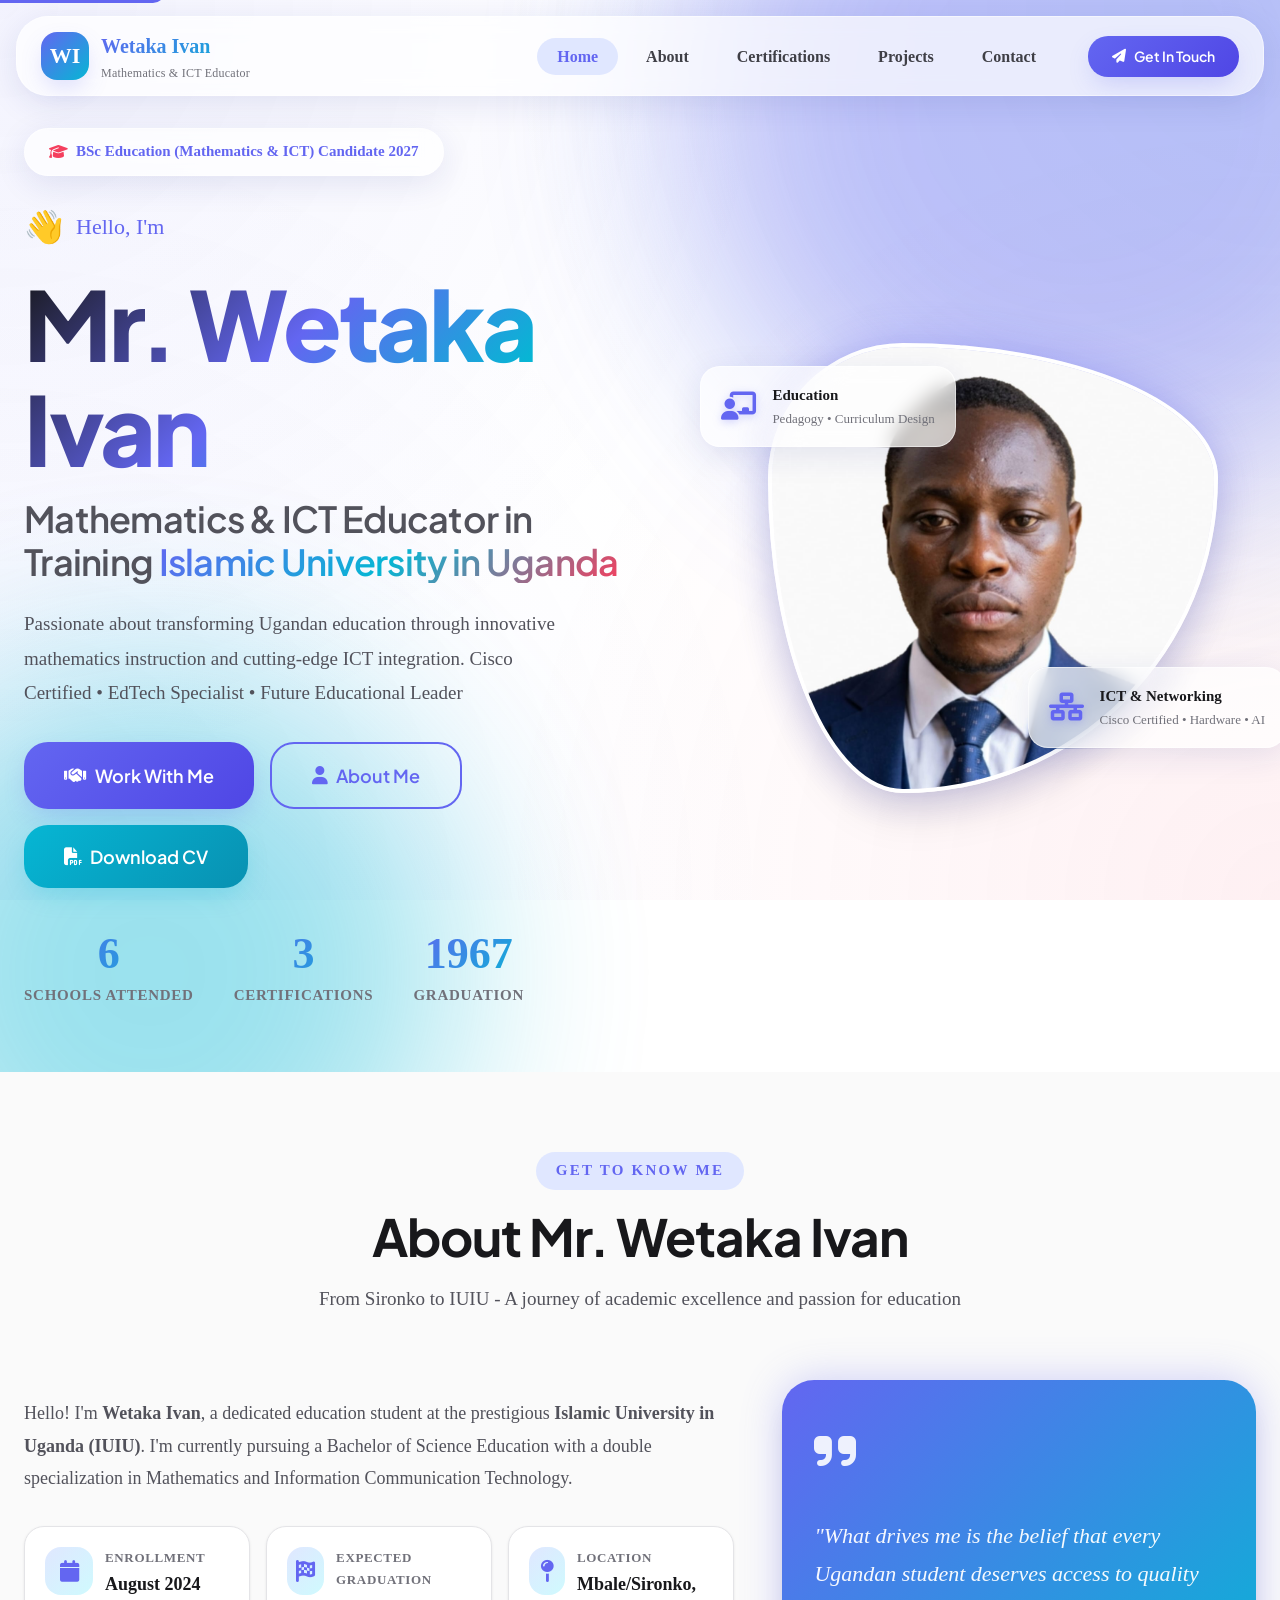
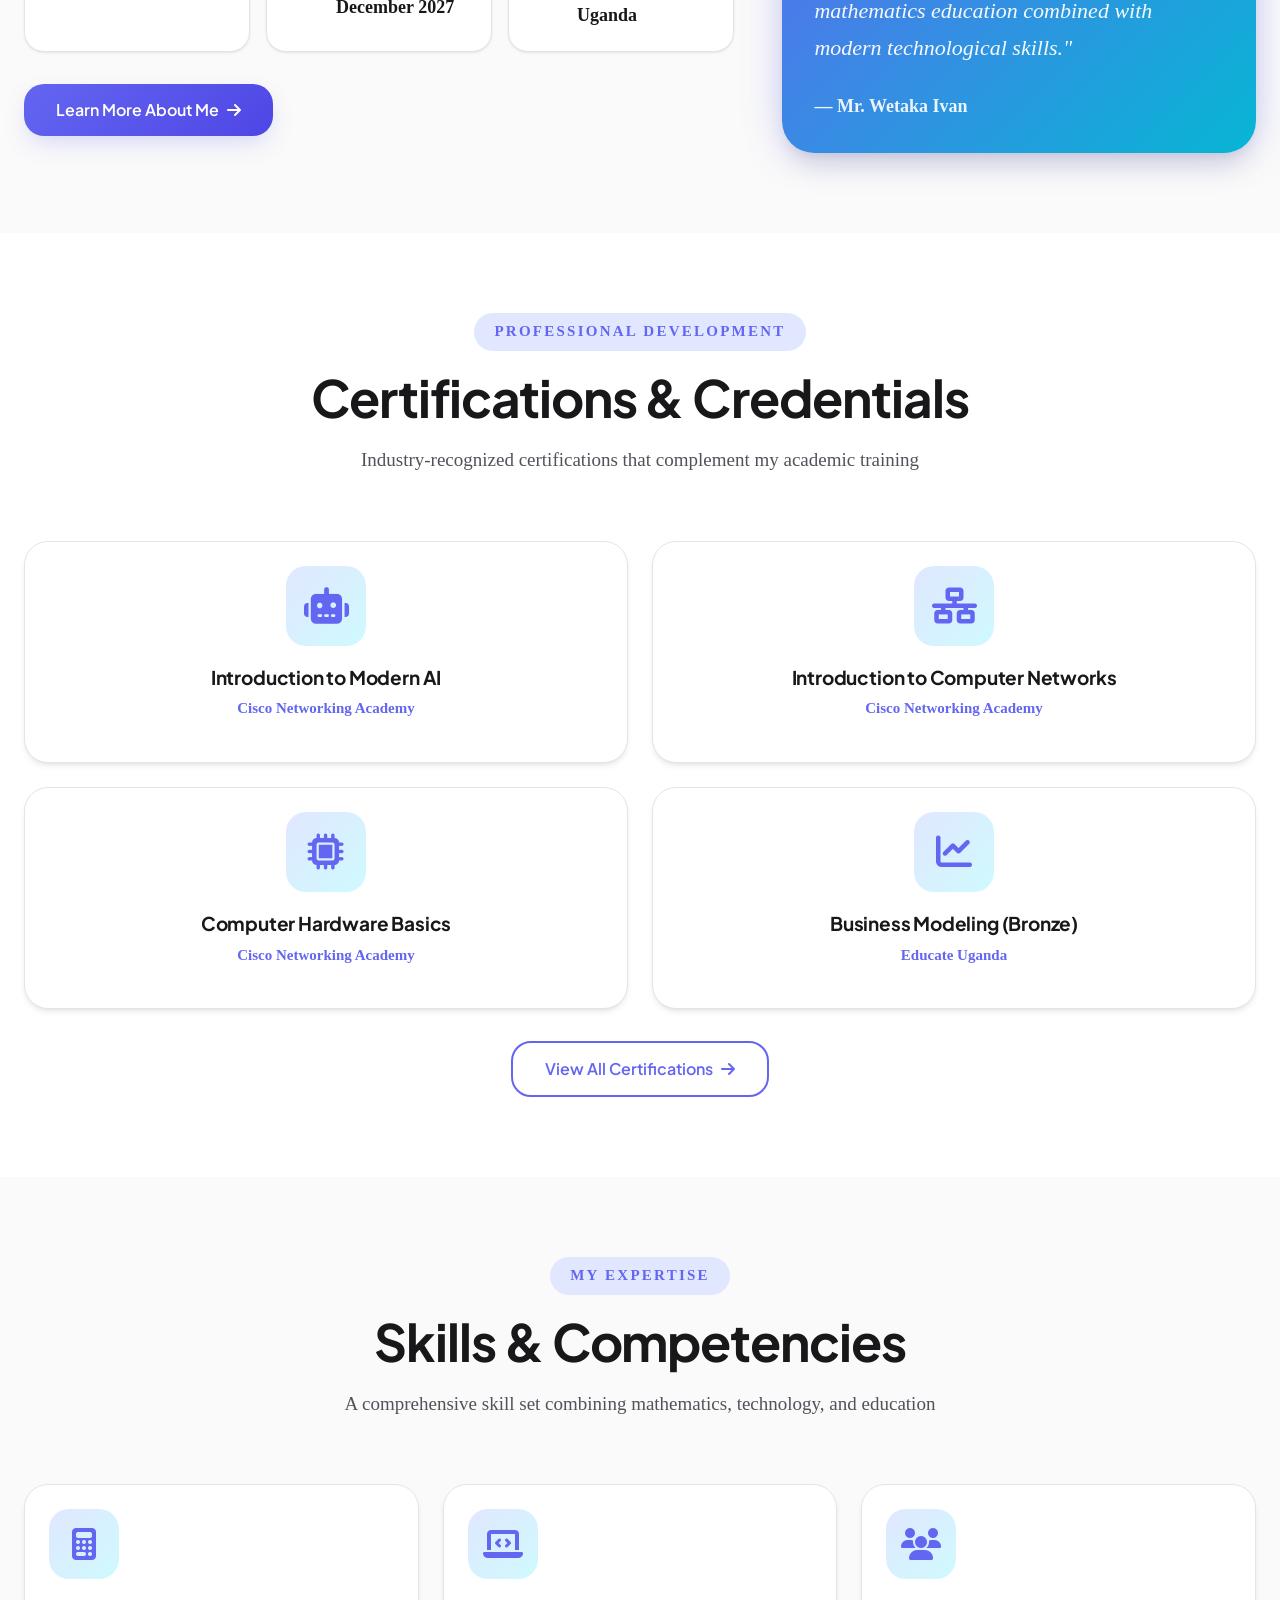
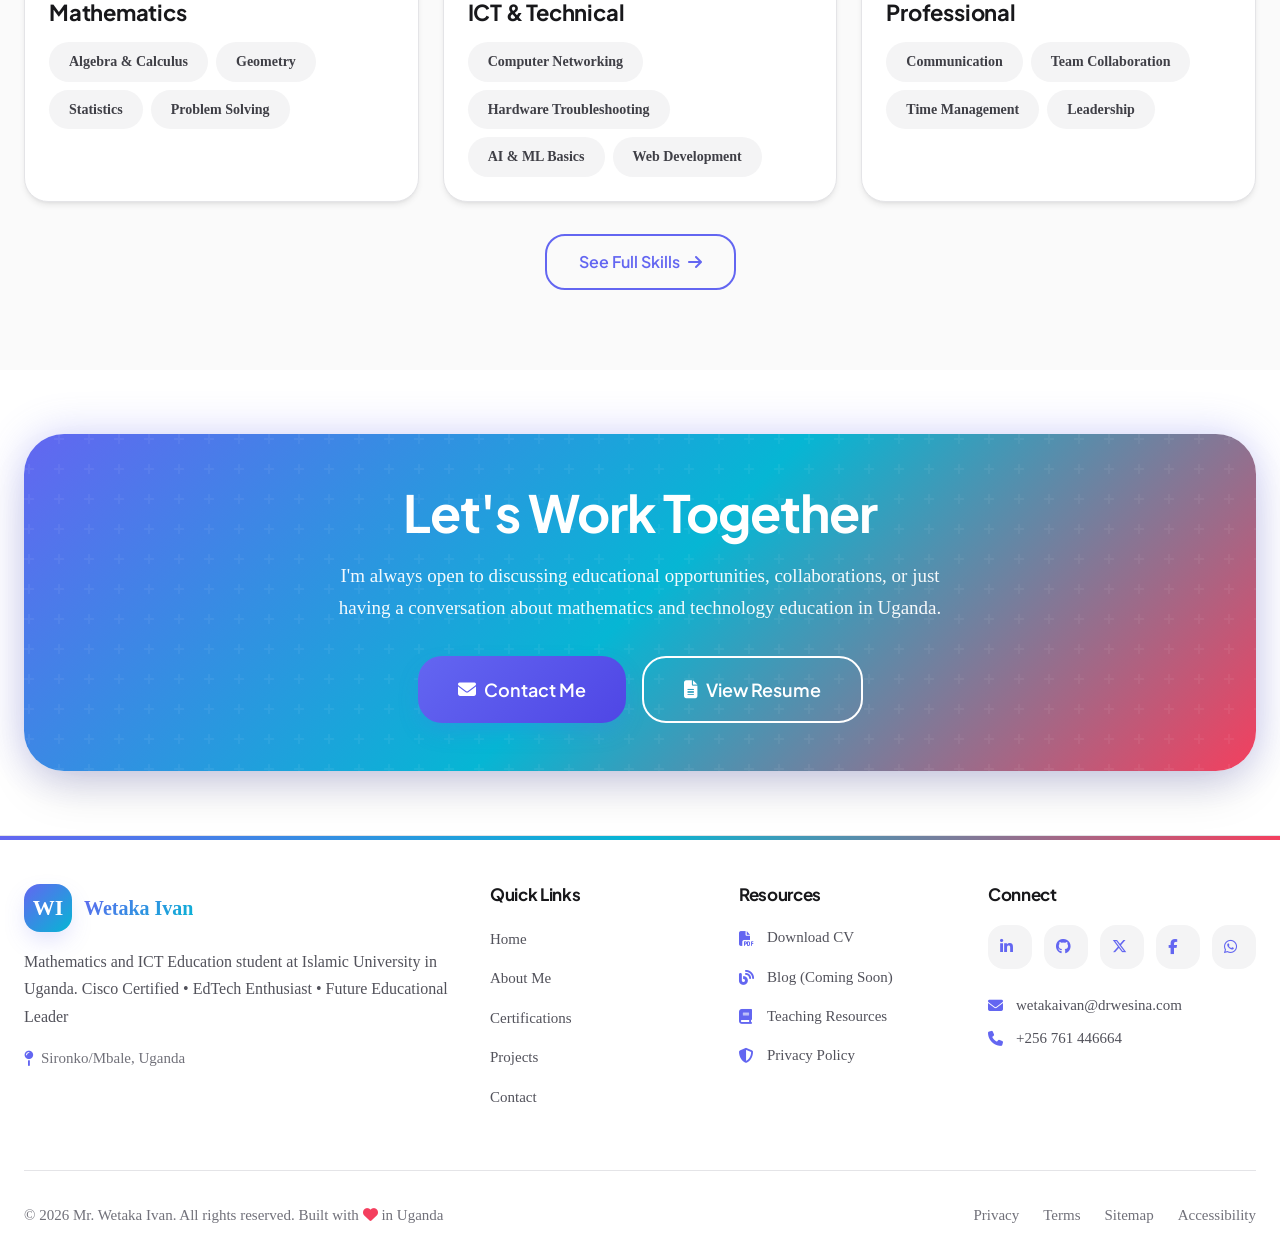
==== commit 5c979c49: "Update index.html" ====
--- a/index.html
+++ b/index.html
@@ -27,7 +27,10 @@
     
     <!-- Canonical -->
     <link rel="canonical" href="https://wetaka-ivan.vercel.app/">
-    
+    <link rel="apple-touch-icon" sizes="180x180" href="/apple-touch-icon.png">
+<link rel="icon" type="image/png" sizes="32x32" href="/favicon-32x32.png">
+<link rel="icon" type="image/png" sizes="16x16" href="/favicon-16x16.png">
+<link rel="manifest" href="/site.webmanifest">
     <!-- Schema.org -->
     <script type="application/ld+json">
     {
@@ -444,4 +447,4 @@
     <script src="https://unpkg.com/aos@2.3.1/dist/aos.js"></script>
     <script src="script.js"></script>
 </body>
-</html>+</html>
--- a/style.css
+++ b/style.css
@@ -126,7 +126,7 @@
 }
 
 body {
-    font-family: 'Inter', -apple-system, BlinkMacSystemFont, 'Segoe UI', Roboto, sans-serif;
+    font-family: times, -apple-system, BlinkMacSystemFont, 'Segoe UI', Roboto, sans-serif;
     background-color: var(--bg-primary);
     color: var(--text-primary);
     line-height: 1.7;
@@ -1647,4 +1647,4 @@
 /* Smooth scrolling with offset for fixed header */
 html {
     scroll-padding-top: 100px;
-}+}
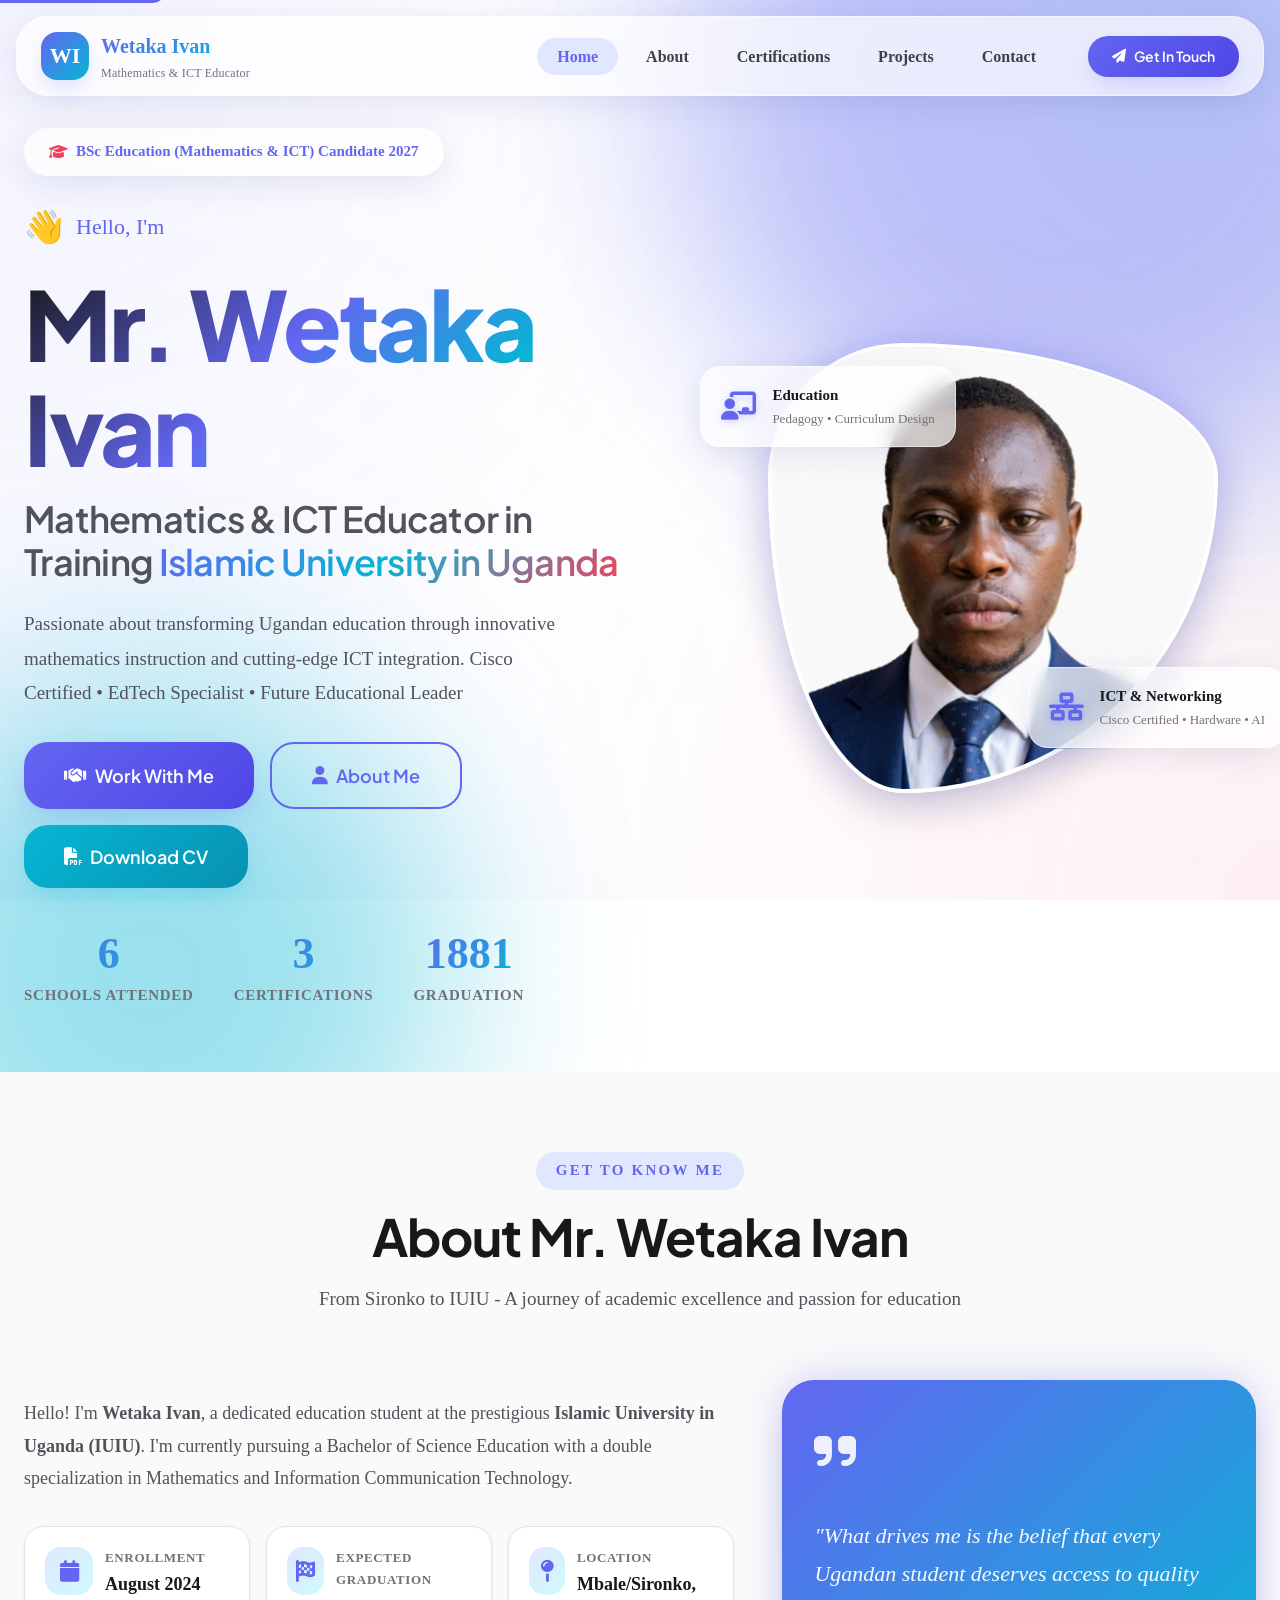
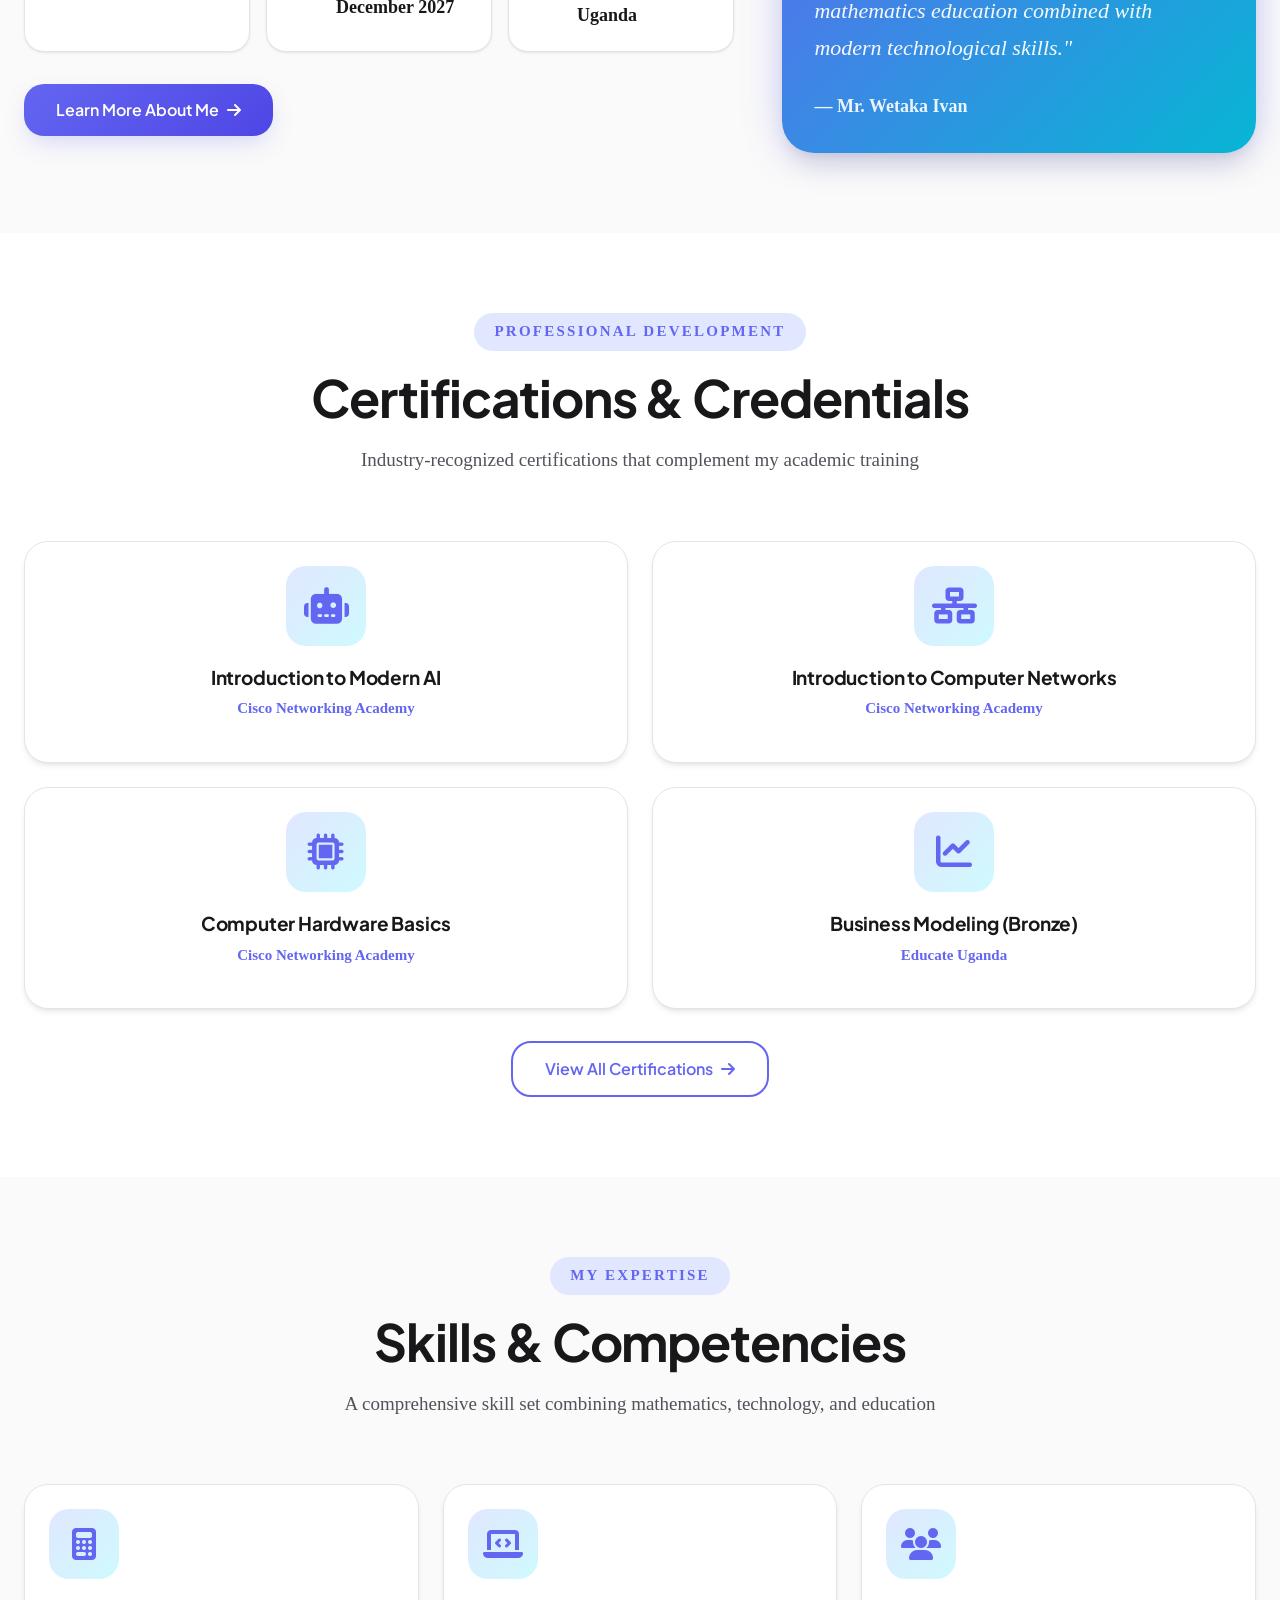
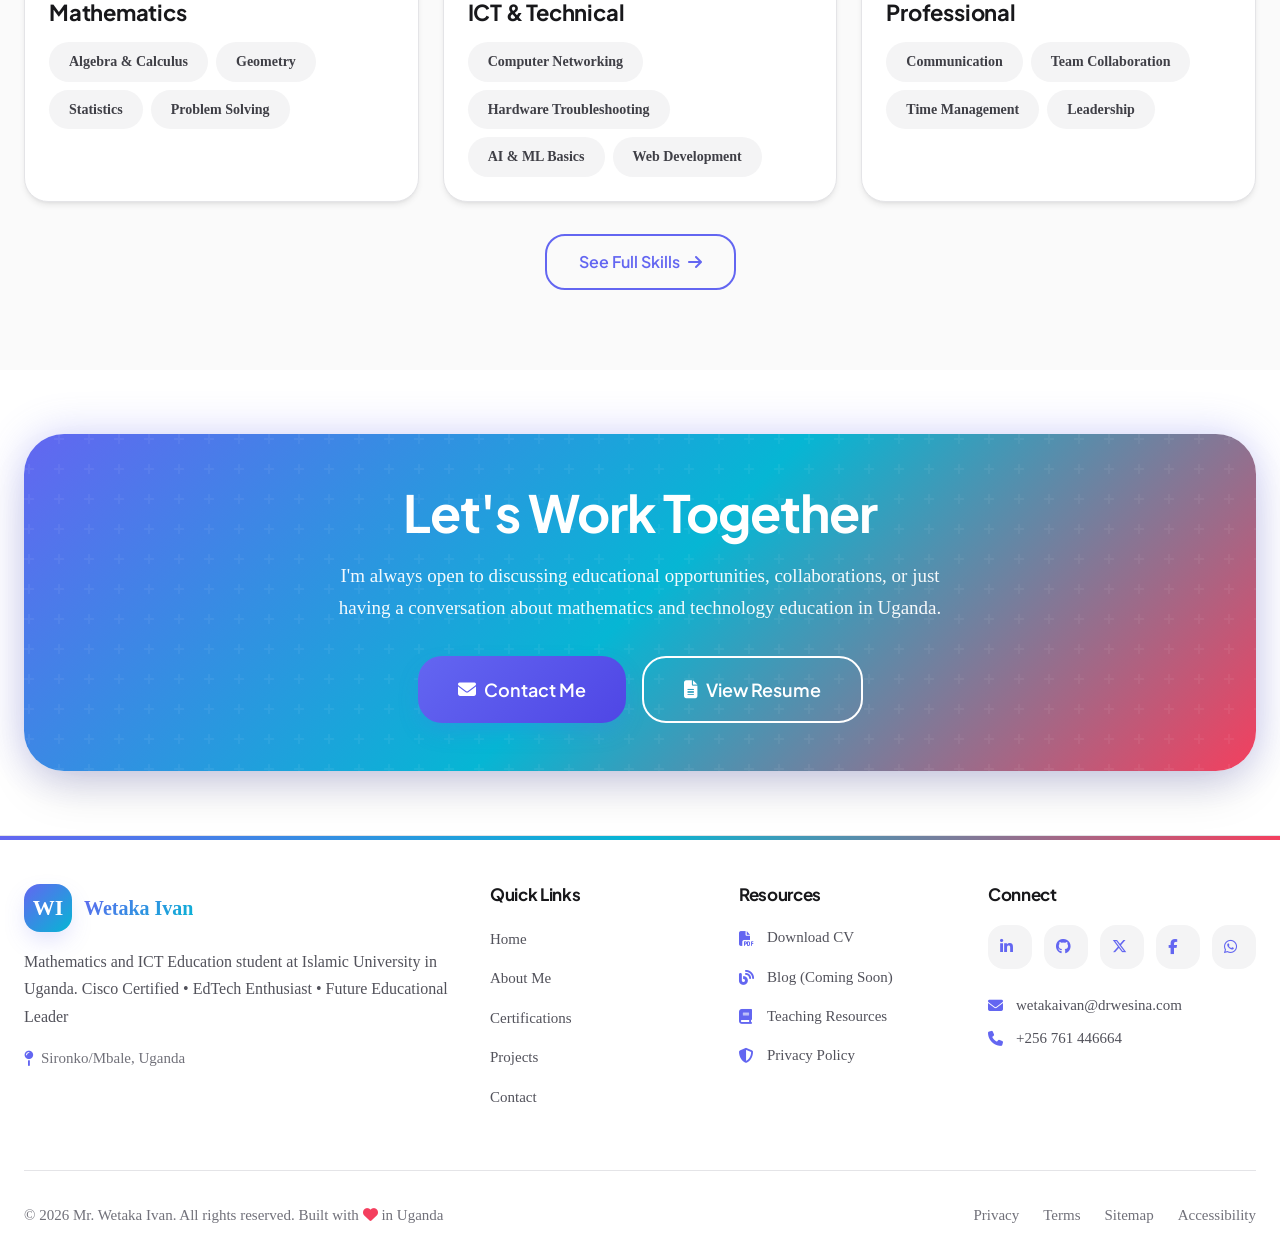
==== commit 2606288e: "Update index.html" ====
--- a/index.html
+++ b/index.html
@@ -35,7 +35,7 @@
     <script type="application/ld+json">
     {
         "@context": "https://schema.org",
-        "@type": "Person",
+        "@type": "WebSite",
         "name": "Mr. Wetaka Ivan",
         "jobTitle": "Mathematics and ICT Educator",
         "url": "https://wetaka-ivan.vercel.app/",
@@ -47,6 +47,15 @@
         "nationality": { "@type": "Country", "name": "Uganda" }
     }
     </script>
+    <script type="application/ld+json">
+{
+  "@context" : "https://schema.org",
+  "@type" : "WebSite",
+  "name" : "Mr. Wetaka Ivan",
+  "url" : "https://wetaka-ivan.vercel.app/"
+}
+    </script>
+    
     
     <!-- Favicon -->
     <link rel="icon" type="image/svg+xml" href="data:image/svg+xml,%3Csvg xmlns='http://www.w3.org/2000/svg' viewBox='0 0 100 100'%3E%3Crect width='100' height='100' rx='20' fill='%23256deb'/%3E%3Ctext x='50' y='68' font-size='50' text-anchor='middle' fill='white' font-family='Arial' font-weight='bold'%3EWI%3C/text%3E%3C/svg%3E">
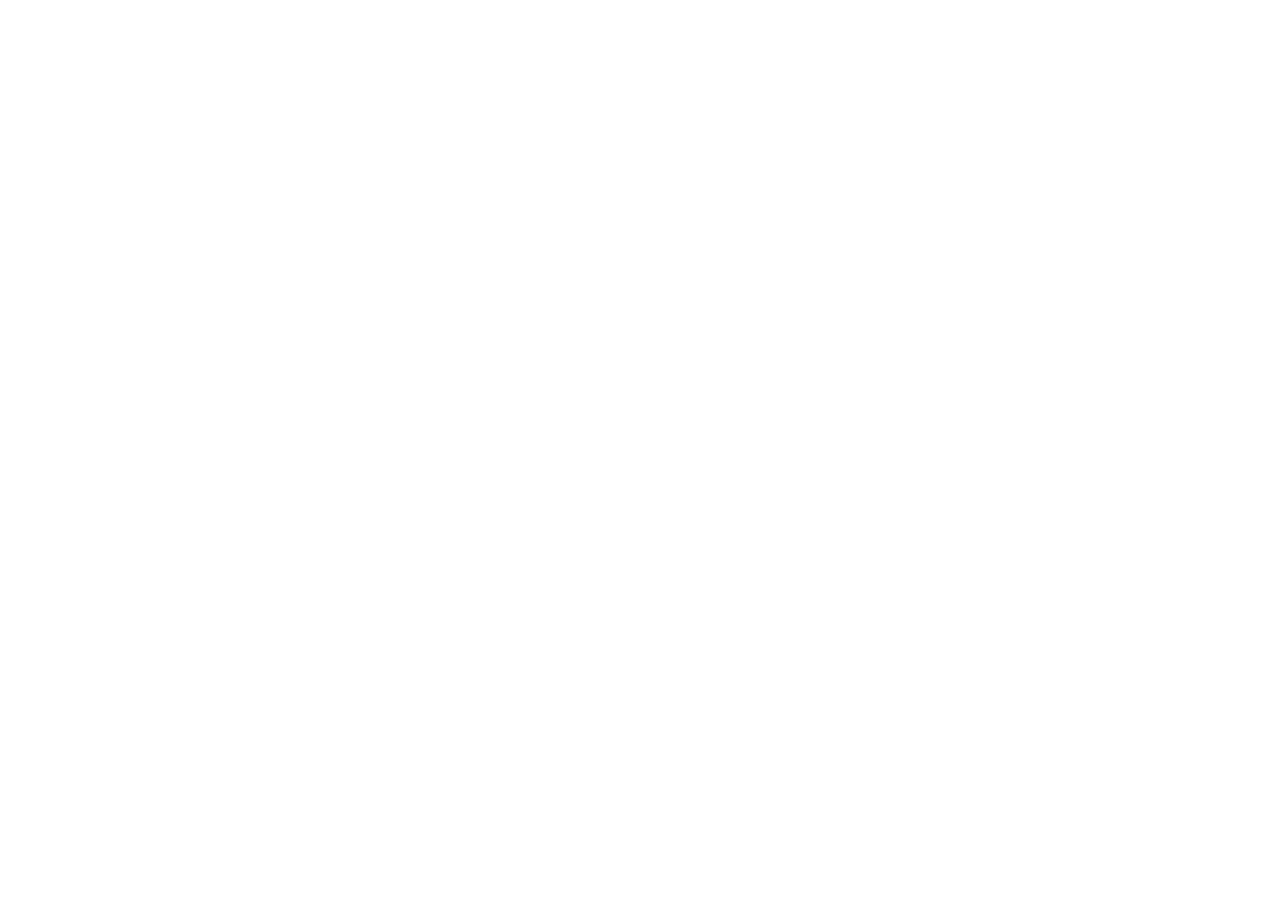
==== commit bb6da6be: "Add files via upload" ====
--- a/index.html
+++ b/index.html
@@ -1,459 +1,23 @@
-<!DOCTYPE html>
+<!doctype html>
 <html lang="en">
-<head>
-    <meta charset="UTF-8">
-    <meta name="viewport" content="width=device-width, initial-scale=1.0, shrink-to-fit=no">
-    <meta http-equiv="X-UA-Compatible" content="IE=edge">
-    
-    <!-- Primary Meta Tags -->
-    <title>Mr. Wetaka Ivan | Mathematics & ICT Educator | Uganda</title>
-    <meta name="title" content="Mr. Wetaka Ivan | Mathematics & ICT Educator | Uganda Education Specialist">
-    <meta name="description" content="Mr. Wetaka Ivan - BSc Education (Mathematics & ICT) student at Islamic University in Uganda. Cisco Certified, Educator, and EdTech Specialist.">
-    <meta name="keywords" content="Wetaka Ivan, Mathematics Teacher Uganda, ICT Educator Uganda, Islamic University in Uganda, IUIU, Cisco Certified, EdTech Uganda">
-    <meta name="author" content="Mr. Wetaka Ivan">
-    <meta name="robots" content="index, follow">
-    
-    <!-- Open Graph -->
-    <meta property="og:type" content="website">
-    <meta property="og:url" content="https://wetaka-ivan.vercel.app/">
-    <meta property="og:title" content="Mr. Wetaka Ivan | Mathematics & ICT Educator">
-    <meta property="og:description" content="BSc Education (Mathematics & ICT) student at Islamic University in Uganda. Cisco Certified.">
-    <meta property="og:image" content="https://wetaka-ivan.vercel.app/og-image.jpg">
-    
-    <!-- Twitter -->
-    <meta name="twitter:card" content="summary_large_image">
-    <meta name="twitter:title" content="Mr. Wetaka Ivan | Mathematics & ICT Educator">
-    <meta name="twitter:description" content="BSc Education (Mathematics & ICT) student at Islamic University in Uganda.">
-    
-    <!-- Canonical -->
-    <link rel="canonical" href="https://wetaka-ivan.vercel.app/">
-    <link rel="apple-touch-icon" sizes="180x180" href="/apple-touch-icon.png">
-<link rel="icon" type="image/png" sizes="32x32" href="/favicon-32x32.png">
-<link rel="icon" type="image/png" sizes="16x16" href="/favicon-16x16.png">
-<link rel="manifest" href="/site.webmanifest">
-    <!-- Schema.org -->
-    <script type="application/ld+json">
-    {
-        "@context": "https://schema.org",
-        "@type": "WebSite",
-        "name": "Mr. Wetaka Ivan",
-        "jobTitle": "Mathematics and ICT Educator",
-        "url": "https://wetaka-ivan.vercel.app/",
-        "alumniOf": {
-            "@type": "EducationalOrganization",
-            "name": "Islamic University in Uganda"
-        },
-        "knowsAbout": ["Mathematics Education", "ICT Education", "Computer Networking", "Educational Technology"],
-        "nationality": { "@type": "Country", "name": "Uganda" }
-    }
-    </script>
-    <script type="application/ld+json">
-{
-  "@context" : "https://schema.org",
-  "@type" : "WebSite",
-  "name" : "Mr. Wetaka Ivan",
-  "url" : "https://wetaka-ivan.vercel.app/"
-}
-    </script>
-    
-    
-    <!-- Favicon -->
-    <link rel="icon" type="image/svg+xml" href="data:image/svg+xml,%3Csvg xmlns='http://www.w3.org/2000/svg' viewBox='0 0 100 100'%3E%3Crect width='100' height='100' rx='20' fill='%23256deb'/%3E%3Ctext x='50' y='68' font-size='50' text-anchor='middle' fill='white' font-family='Arial' font-weight='bold'%3EWI%3C/text%3E%3C/svg%3E">
-    
-    <!-- Fonts & Icons -->
-    <link rel="preconnect" href="https://fonts.googleapis.com">
-    <link rel="preconnect" href="https://fonts.gstatic.com" crossorigin>
-    <link href="https://fonts.googleapis.com/css2?family=Inter:wght@300;400;500;600;700;800&family=Plus+Jakarta+Sans:wght@400;500;600;700;800&display=swap" rel="stylesheet">
-    <link rel="stylesheet" href="https://cdnjs.cloudflare.com/ajax/libs/font-awesome/6.5.1/css/all.min.css">
-    <link href="https://unpkg.com/aos@2.3.1/dist/aos.css" rel="stylesheet">
-    
-    <!-- Main Stylesheet -->
-    <link rel="stylesheet" href="style.css">
-</head>
-<body>
-    <a href="#main-content" class="skip-link">Skip to main content</a>
+  <head>
+    <meta charset="UTF-8" />
+    <meta name="viewport" content="width=device-width, initial-scale=1.0" />
+    <title>Wetaka Ivan - Mathematics & ICT Educator</title>
+    <meta name="description" content="Multi-page website and academic portfolio for Mr. Wetaka Ivan, Mathematics and ICT Educator in training at Islamic University in Uganda (IUIU), Cisco Certified, and EdTech Specialist." />
+    <meta property="og:title" content="Wetaka Ivan - Mathematics & ICT Educator" />
+    <meta property="og:description" content="Multi-page website and academic portfolio for Mr. Wetaka Ivan, Mathematics and ICT Educator in training at Islamic University in Uganda (IUIU), Cisco Certified, and EdTech Specialist." />
+    <meta property="og:type" content="website" />
+    <meta name="twitter:card" content="summary_large_image" />
+    <link rel="icon" type="image/x-icon" href="/favicon.ico" />
+    <link rel="apple-touch-icon" sizes="180x180" href="/apple-touch-icon.png" />
+    <link rel="preconnect" href="https://fonts.googleapis.com" />
+    <link rel="preconnect" href="https://fonts.gstatic.com" crossorigin />
+    <link href="https://fonts.googleapis.com/css2?family=Newsreader:ital,opsz,wght@0,6..72,400;0,6..72,500;0,6..72,600;0,6..72,700;1,6..72,400;1,6..72,600&family=Plus+Jakarta+Sans:wght@400;500;600;700;800&family=JetBrains+Mono:wght@400;500;600&display=swap" rel="stylesheet" />
+  </head>
+  <body class="bg-slate-50 text-slate-900 antialiased selection:bg-blue-600 selection:text-white">
+    <div id="root"></div>
+    <script type="module" src="/src/main.tsx"></script>
+  </body>
+</html>
 
-<!-- ==================== NAVIGATION ==================== -->
-<nav class="navbar" id="navbar">
-    <div class="container navbar-container">
-        <a href="index.html" class="navbar-brand">
-            <div class="brand-logo">WI</div>
-            <div class="brand-text-group">
-                <span class="brand-text">Wetaka Ivan</span>
-                <span class="brand-subtext">Mathematics & ICT Educator</span>
-            </div>
-        </a>
-        
-        <button class="navbar-toggle" id="navbarToggle" aria-label="Toggle navigation" aria-expanded="false">
-            <span></span><span></span><span></span>
-        </button>
-        
-        <div class="navbar-menu" id="navbarMenu">
-            <ul class="navbar-nav">
-                <li class="nav-item"><a href="index.html" class="nav-link">Home</a></li>
-                <li class="nav-item"><a href="about.html" class="nav-link">About</a></li>
-                <li class="nav-item"><a href="certifications.html" class="nav-link">Certifications</a></li>
-                <li class="nav-item"><a href="projects.html" class="nav-link">Projects</a></li>
-                <li class="nav-item"><a href="contact.html" class="nav-link">Contact</a></li>
-            </ul>
-            <a href="contact.html" class="btn btn-primary btn-sm">
-                <i class="fas fa-paper-plane"></i> <span>Get In Touch</span>
-            </a>
-        </div>
-    </div>
-</nav>
-
-    <main id="main-content">
-        <!-- ==================== HERO SECTION ==================== -->
-        <section class="hero">
-            <div class="hero-bg">
-                <div class="hero-shape hero-shape-1"></div>
-                <div class="hero-shape hero-shape-2"></div>
-            </div>
-            
-            <div class="container hero-container">
-                <div class="hero-grid">
-                    <div class="hero-content" data-aos="fade-up">
-                        <div class="hero-badge">
-                            <i class="fas fa-graduation-cap"></i>
-                            <span>BSc Education (Mathematics & ICT) Candidate 2027</span>
-                        </div>
-                        
-                        <div class="hero-greeting">
-                            <span class="wave-emoji">👋</span>
-                            <span>Hello, I'm</span>
-                        </div>
-                        
-                        <h1 class="hero-name">Mr. Wetaka Ivan</h1>
-                        
-                        <h2 class="hero-title">
-                            Mathematics & ICT Educator in Training
-                            <span class="gradient-text">Islamic University in Uganda</span>
-                        </h2>
-                        
-                        <p class="hero-description">
-                            Passionate about transforming Ugandan education through innovative 
-                            mathematics instruction and cutting-edge ICT integration. 
-                            Cisco Certified • EdTech Specialist • Future Educational Leader
-                        </p>
-                        
-                        <div class="hero-buttons">
-                            <a href="contact.html" class="btn btn-primary btn-lg">
-                                <i class="fas fa-handshake"></i> Work With Me
-                            </a>
-                            <a href="about.html" class="btn btn-outline btn-lg">
-                                <i class="fas fa-user"></i> About Me
-                            </a>
-                            <a href="#" class="btn btn-secondary btn-lg">
-                                <i class="fas fa-file-pdf"></i> Download CV
-                            </a>
-                        </div>
-                        
-                        <div class="hero-stats">
-                            <div class="stat-item">
-                                <span class="stat-value" data-count="7">0</span>
-                                <span class="stat-label">Schools Attended</span>
-                            </div>
-                            <div class="stat-item">
-                                <span class="stat-value" data-count="4">0</span>
-                                <span class="stat-label">Certifications</span>
-                            </div>
-                            <div class="stat-item">
-                                <span class="stat-value" data-count="2027">0</span>
-                                <span class="stat-label">Graduation</span>
-                            </div>
-                        </div>
-                    </div>
-                    
-                    <div class="hero-visual" data-aos="fade-left" data-aos-delay="200">
-                        <div class="profile-image-wrapper">
-                            <div class="profile-image-placeholder">
-                                <img src="wetaka-ivan.jpg" alt="Mr. Wetaka Ivan" class="profile-img" onerror="this.style.display='none'; this.nextElementSibling.style.display='flex';">
-                                <div class="profile-fallback" style="display: none;">
-                                    <span>WI</span>
-                                </div>
-                            </div>
-                        </div>
-                        
-                        <div class="floating-card floating-card-1">
-                            <i class="fas fa-chalkboard-user"></i>
-                            <div>
-                                <strong>Education</strong>
-                                <span>Pedagogy • Curriculum Design</span>
-                            </div>
-                        </div>
-                        <div class="floating-card floating-card-2">
-                            <i class="fas fa-network-wired"></i>
-                            <div>
-                                <strong>ICT & Networking</strong>
-                                <span>Cisco Certified • Hardware • AI</span>
-                            </div>
-                        </div>
-                    </div>
-                </div>
-            </div>
-        </section>
-
-        <!-- ==================== ABOUT PREVIEW ==================== -->
-        <section class="section bg-light">
-            <div class="container">
-                <div class="section-header text-center" data-aos="fade-up">
-                    <span class="section-tag">Get To Know Me</span>
-                    <h2 class="section-title">About Mr. Wetaka Ivan</h2>
-                    <p class="section-description">
-                        From Sironko to IUIU - A journey of academic excellence and passion for education
-                    </p>
-                </div>
-                
-                <div class="about-preview-grid">
-                    <div class="about-preview-content" data-aos="fade-right">
-                        <p class="text-lg">
-                            Hello! I'm <strong>Wetaka Ivan</strong>, a dedicated education student 
-                            at the prestigious <strong>Islamic University in Uganda (IUIU)</strong>. 
-                            I'm currently pursuing a Bachelor of Science Education with a double specialization in 
-                            Mathematics and Information Communication Technology.
-                        </p>
-                        
-                        <div class="info-cards">
-                            <div class="info-card">
-                                <div class="info-icon"><i class="fas fa-calendar"></i></div>
-                                <div>
-                                    <span class="info-label">Enrollment</span>
-                                    <span class="info-value">August 2024</span>
-                                </div>
-                            </div>
-                            <div class="info-card">
-                                <div class="info-icon"><i class="fas fa-flag-checkered"></i></div>
-                                <div>
-                                    <span class="info-label">Expected Graduation</span>
-                                    <span class="info-value">December 2027</span>
-                                </div>
-                            </div>
-                            <div class="info-card">
-                                <div class="info-icon"><i class="fas fa-map-pin"></i></div>
-                                <div>
-                                    <span class="info-label">Location</span>
-                                    <span class="info-value">Mbale/Sironko, Uganda</span>
-                                </div>
-                            </div>
-                        </div>
-                        
-                        <a href="about.html" class="btn btn-primary">
-                            Learn More About Me <i class="fas fa-arrow-right"></i>
-                        </a>
-                    </div>
-                    
-                    <div class="about-preview-visual" data-aos="fade-left">
-                        <div class="highlight-card">
-                            <div class="highlight-icon"><i class="fas fa-quote-right"></i></div>
-                            <p class="highlight-quote">
-                                "What drives me is the belief that every Ugandan student deserves access to quality 
-                                mathematics education combined with modern technological skills."
-                            </p>
-                            <div class="highlight-author">— Mr. Wetaka Ivan</div>
-                        </div>
-                    </div>
-                </div>
-            </div>
-        </section>
-
-        <!-- ==================== CERTIFICATIONS PREVIEW ==================== -->
-        <section class="section">
-            <div class="container">
-                <div class="section-header text-center" data-aos="fade-up">
-                    <span class="section-tag">Professional Development</span>
-                    <h2 class="section-title">Certifications & Credentials</h2>
-                    <p class="section-description">
-                        Industry-recognized certifications that complement my academic training
-                    </p>
-                </div>
-                
-                <div class="cert-preview-grid">
-                    <div class="cert-preview-card" data-aos="fade-up" data-aos-delay="100">
-                        <div class="cert-icon-wrapper">
-                            <i class="fas fa-robot"></i>
-                        </div>
-                        <h3>Introduction to Modern AI</h3>
-                        <p class="cert-issuer">Cisco Networking Academy</p>
-                    </div>
-                    <div class="cert-preview-card" data-aos="fade-up" data-aos-delay="200">
-                        <div class="cert-icon-wrapper">
-                            <i class="fas fa-network-wired"></i>
-                        </div>
-                        <h3>Introduction to Computer Networks</h3>
-                        <p class="cert-issuer">Cisco Networking Academy</p>
-                    </div>
-                    <div class="cert-preview-card" data-aos="fade-up" data-aos-delay="300">
-                        <div class="cert-icon-wrapper">
-                            <i class="fas fa-microchip"></i>
-                        </div>
-                        <h3>Computer Hardware Basics</h3>
-                        <p class="cert-issuer">Cisco Networking Academy</p>
-                    </div>
-                    <div class="cert-preview-card" data-aos="fade-up" data-aos-delay="400">
-                        <div class="cert-icon-wrapper">
-                            <i class="fas fa-chart-line"></i>
-                        </div>
-                        <h3>Business Modeling (Bronze)</h3>
-                        <p class="cert-issuer">Educate Uganda</p>
-                    </div>
-                </div>
-                
-                <div class="text-center mt-2" data-aos="fade-up">
-                    <a href="certifications.html" class="btn btn-outline">
-                        View All Certifications <i class="fas fa-arrow-right"></i>
-                    </a>
-                </div>
-            </div>
-        </section>
-
-        <!-- ==================== SKILLS PREVIEW ==================== -->
-        <section class="section bg-light">
-            <div class="container">
-                <div class="section-header text-center" data-aos="fade-up">
-                    <span class="section-tag">My Expertise</span>
-                    <h2 class="section-title">Skills & Competencies</h2>
-                    <p class="section-description">
-                        A comprehensive skill set combining mathematics, technology, and education
-                    </p>
-                </div>
-                
-                <div class="skills-preview-grid">
-                    <div class="skill-category-card" data-aos="fade-up" data-aos-delay="100">
-                        <div class="skill-cat-icon"><i class="fas fa-calculator"></i></div>
-                        <h3>Mathematics</h3>
-                        <ul class="skill-tags-list">
-                            <li>Algebra & Calculus</li>
-                            <li>Geometry</li>
-                            <li>Statistics</li>
-                            <li>Problem Solving</li>
-                        </ul>
-                    </div>
-                    <div class="skill-category-card" data-aos="fade-up" data-aos-delay="200">
-                        <div class="skill-cat-icon"><i class="fas fa-laptop-code"></i></div>
-                        <h3>ICT & Technical</h3>
-                        <ul class="skill-tags-list">
-                            <li>Computer Networking</li>
-                            <li>Hardware Troubleshooting</li>
-                            <li>AI & ML Basics</li>
-                            <li>Web Development</li>
-                        </ul>
-                    </div>
-                    <div class="skill-category-card" data-aos="fade-up" data-aos-delay="300">
-                        <div class="skill-cat-icon"><i class="fas fa-users"></i></div>
-                        <h3>Professional</h3>
-                        <ul class="skill-tags-list">
-                            <li>Communication</li>
-                            <li>Team Collaboration</li>
-                            <li>Time Management</li>
-                            <li>Leadership</li>
-                        </ul>
-                    </div>
-                </div>
-                
-                <div class="text-center mt-2" data-aos="fade-up">
-                    <a href="about.html#skills" class="btn btn-outline">
-                        See Full Skills <i class="fas fa-arrow-right"></i>
-                    </a>
-                </div>
-            </div>
-        </section>
-
-        <!-- ==================== CTA SECTION ==================== -->
-        <section class="cta-section">
-            <div class="container">
-                <div class="cta-card" data-aos="fade-up">
-                    <h2>Let's Work Together</h2>
-                    <p>I'm always open to discussing educational opportunities, collaborations, or just having a conversation about mathematics and technology education in Uganda.</p>
-                    <div class="cta-buttons">
-                        <a href="contact.html" class="btn btn-primary btn-lg">
-                            <i class="fas fa-envelope"></i> Contact Me
-                        </a>
-                        <a href="#" class="btn btn-outline-light btn-lg">
-                            <i class="fas fa-file-alt"></i> View Resume
-                        </a>
-                    </div>
-                </div>
-            </div>
-        </section>
-    </main>
-
-    <!-- ==================== FOOTER ==================== -->
-    <footer class="footer">
-        <div class="container">
-            <div class="footer-grid">
-                <div class="footer-brand">
-                    <div class="footer-logo">
-                        <div class="brand-logo">WI</div>
-                        <span class="brand-text">Wetaka Ivan</span>
-                    </div>
-                    <p class="footer-description">
-                        Mathematics and ICT Education student at Islamic University in Uganda. 
-                        Cisco Certified • EdTech Enthusiast • Future Educational Leader
-                    </p>
-                    <p class="footer-location">
-                        <i class="fas fa-map-pin"></i> Sironko/Mbale, Uganda
-                    </p>
-                </div>
-                
-                <div class="footer-links-group">
-                    <h4>Quick Links</h4>
-                    <ul>
-                        <li><a href="index.html">Home</a></li>
-                        <li><a href="about.html">About Me</a></li>
-                        <li><a href="certifications.html">Certifications</a></li>
-                        <li><a href="projects.html">Projects</a></li>
-                        <li><a href="contact.html">Contact</a></li>
-                    </ul>
-                </div>
-                
-                <div class="footer-links-group">
-                    <h4>Resources</h4>
-                    <ul>
-                        <li><a href="#"><i class="fas fa-file-pdf"></i> Download CV</a></li>
-                        <li><a href="#"><i class="fas fa-blog"></i> Blog (Coming Soon)</a></li>
-                        <li><a href="#"><i class="fas fa-book"></i> Teaching Resources</a></li>
-                        <li><a href="#"><i class="fas fa-shield-alt"></i> Privacy Policy</a></li>
-                    </ul>
-                </div>
-                
-                <div class="footer-links-group">
-                    <h4>Connect</h4>
-                    <div class="footer-social">
-                        <a href="#" target="_blank" rel="noopener" aria-label="LinkedIn"><i class="fab fa-linkedin-in"></i></a>
-                        <a href="#" target="_blank" rel="noopener" aria-label="GitHub"><i class="fab fa-github"></i></a>
-                        <a href="#" target="_blank" rel="noopener" aria-label="X (Twitter)"><i class="fab fa-x-twitter"></i></a>
-                        <a href="https://www.facebook.com/share/18K3Bjq3pe/" target="_blank" rel="noopener" aria-label="Facebook"><i class="fab fa-facebook-f"></i></a>
-                        <a href="https://wa.me/256761446664" target="_blank" rel="noopener" aria-label="WhatsApp"><i class="fab fa-whatsapp"></i></a>
-                    </div>
-                    <div class="footer-contact">
-                        <p><i class="fas fa-envelope"></i> wetakaivan@drwesina.com</p>
-                        <p><i class="fas fa-phone"></i> +256 761 446664</p>
-                    </div>
-                </div>
-            </div>
-            
-            <div class="footer-bottom">
-                <p class="footer-copyright">
-                    © 2026 Mr. Wetaka Ivan. All rights reserved. Built with <i class="fas fa-heart"></i> in Uganda
-                </p>
-                <div class="footer-legal">
-                    <a href="#">Privacy</a>
-                    <a href="#">Terms</a>
-                    <a href="#">Sitemap</a>
-                    <a href="#">Accessibility</a>
-                </div>
-            </div>
-        </div>
-    </footer>
-
-    <!-- Back to Top Button -->
-    <button class="back-to-top" id="backToTop" aria-label="Back to top">
-        <i class="fas fa-arrow-up"></i>
-    </button>
-
-    <!-- Scripts -->
-    <script src="https://unpkg.com/aos@2.3.1/dist/aos.js"></script>
-    <script src="script.js"></script>
-</body>
-</html>
